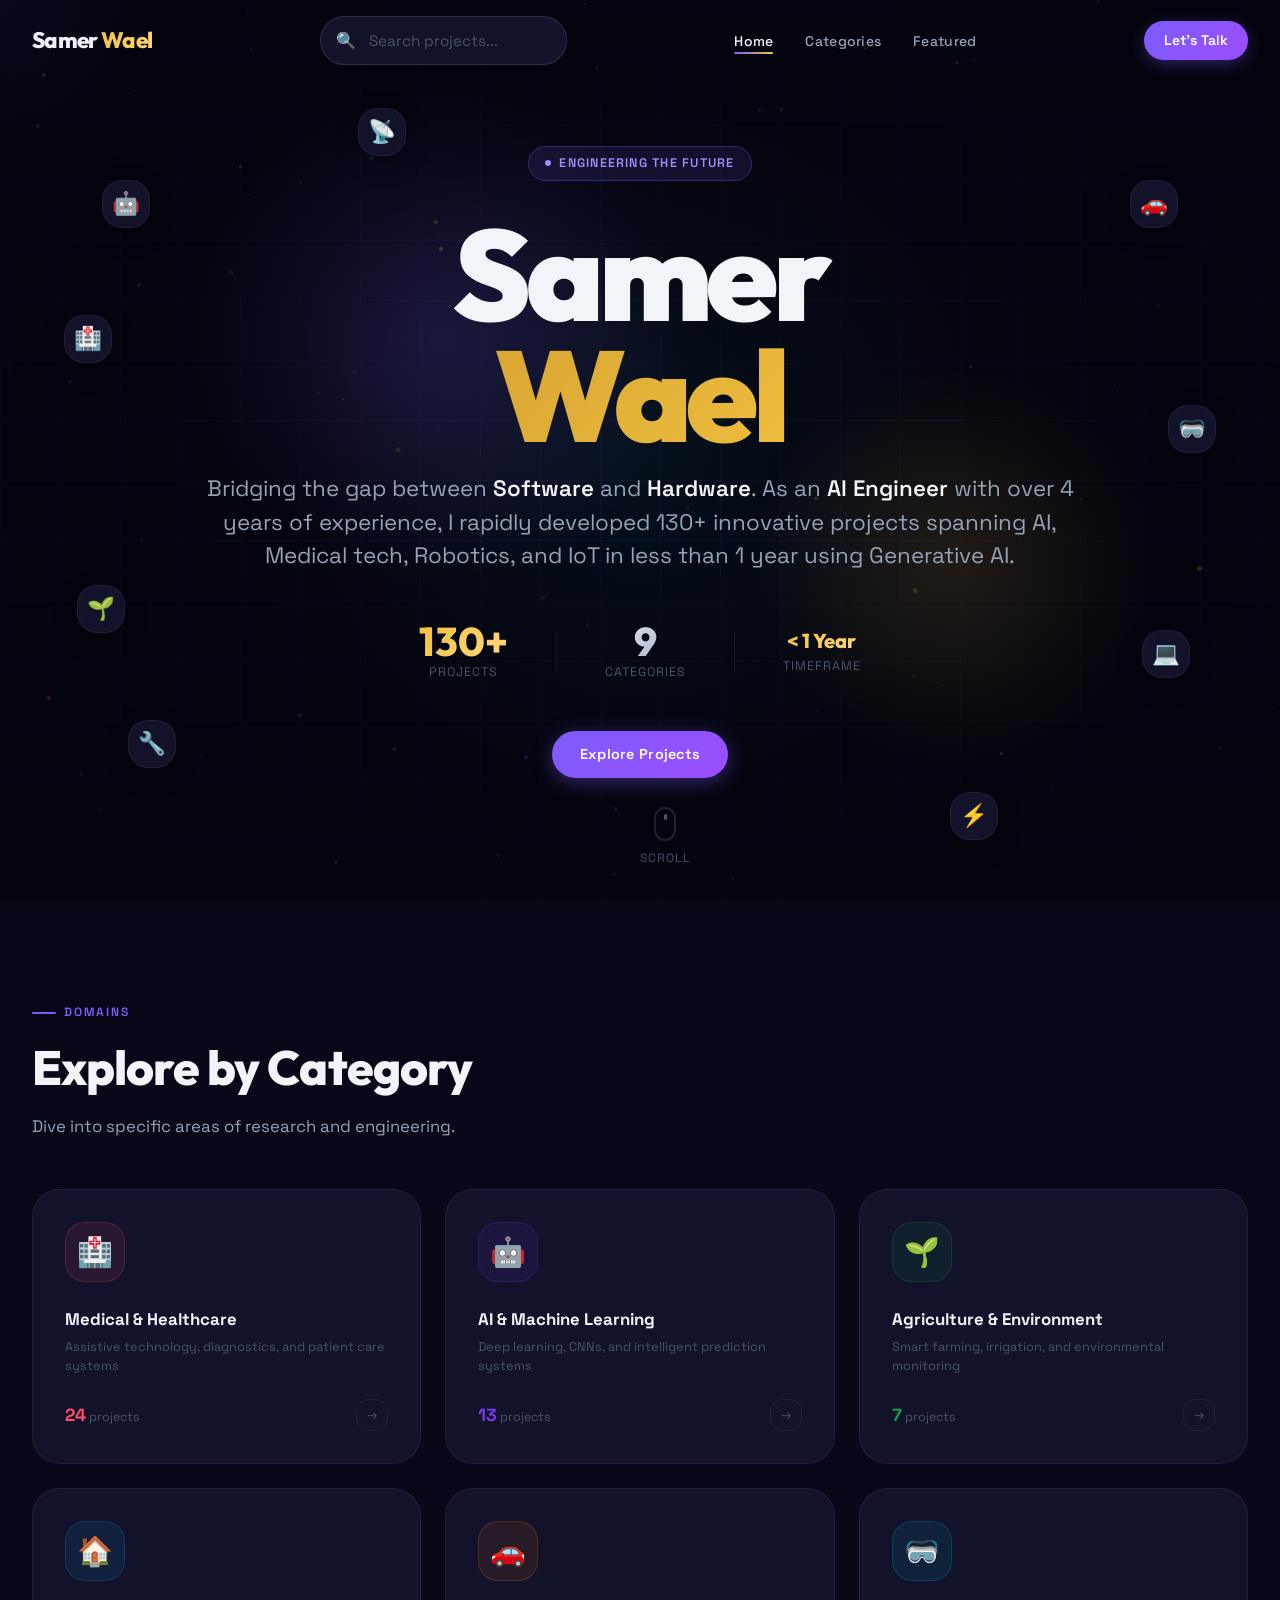
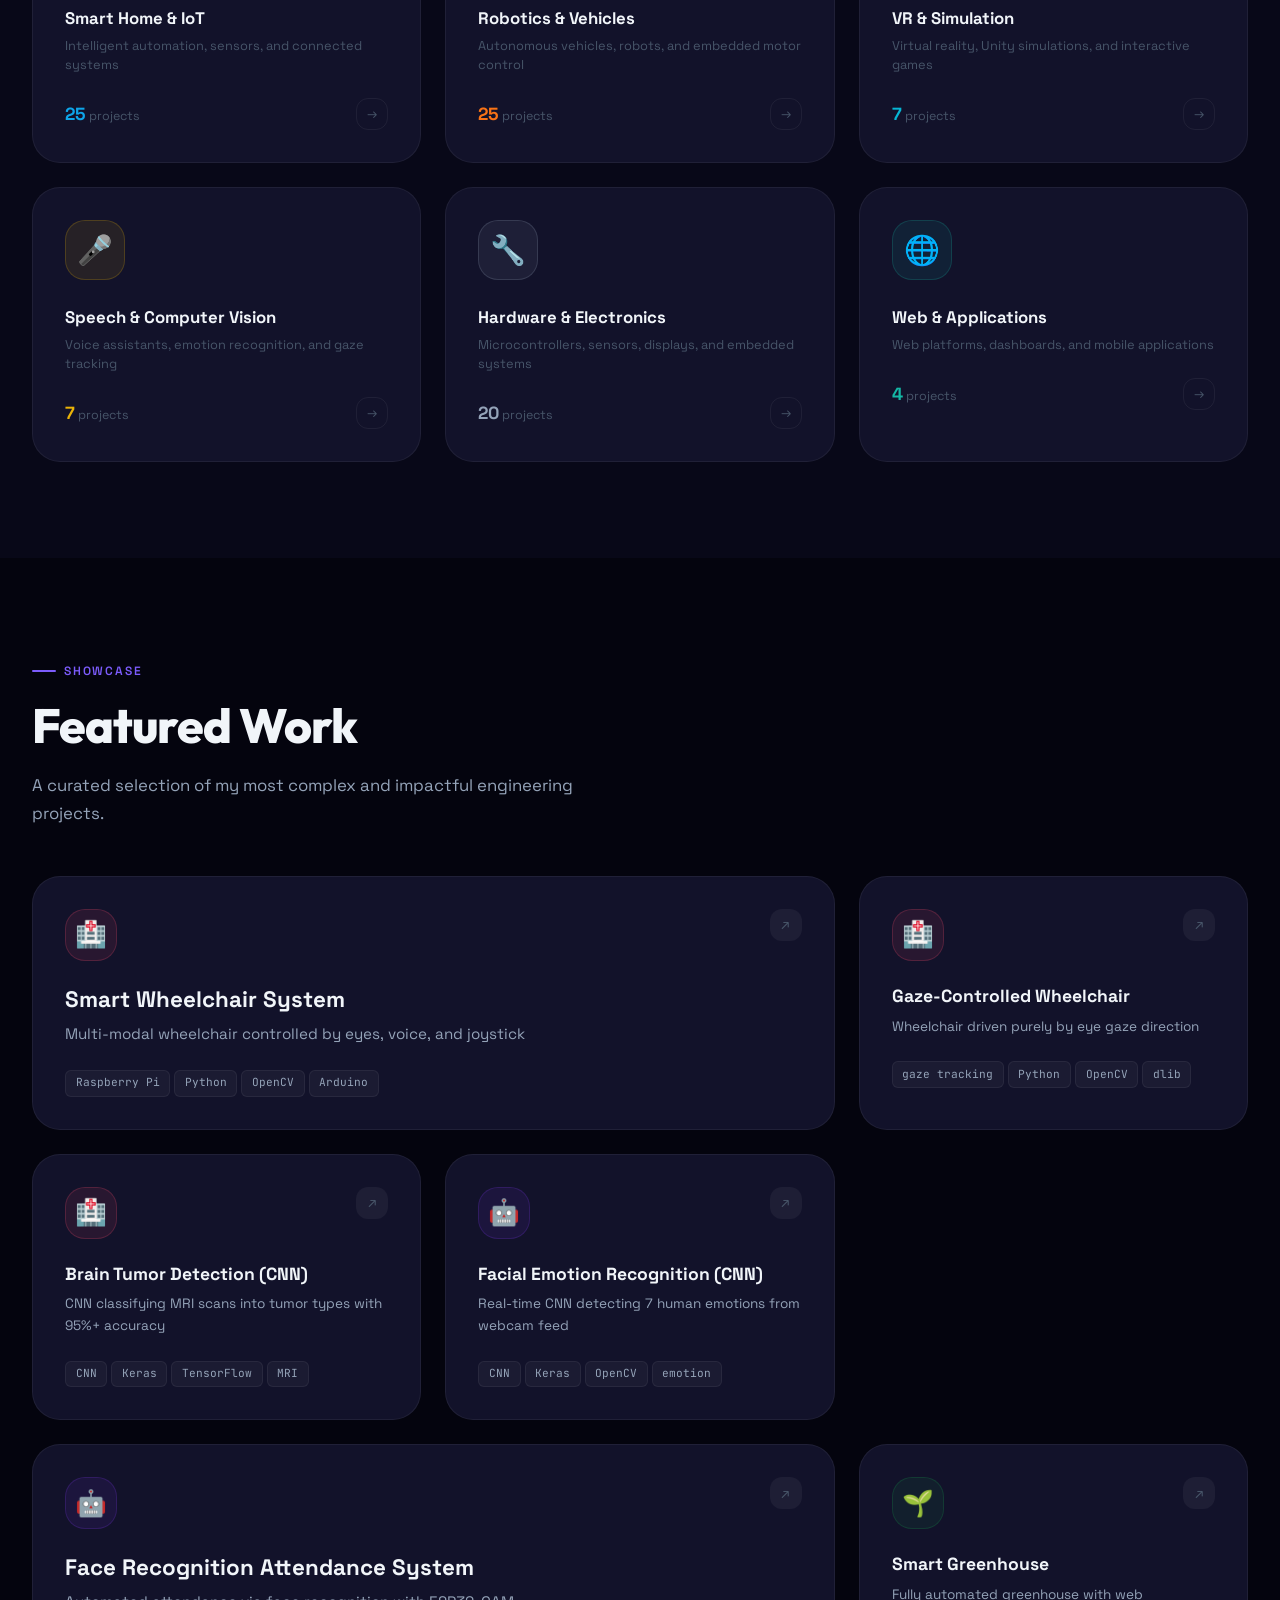
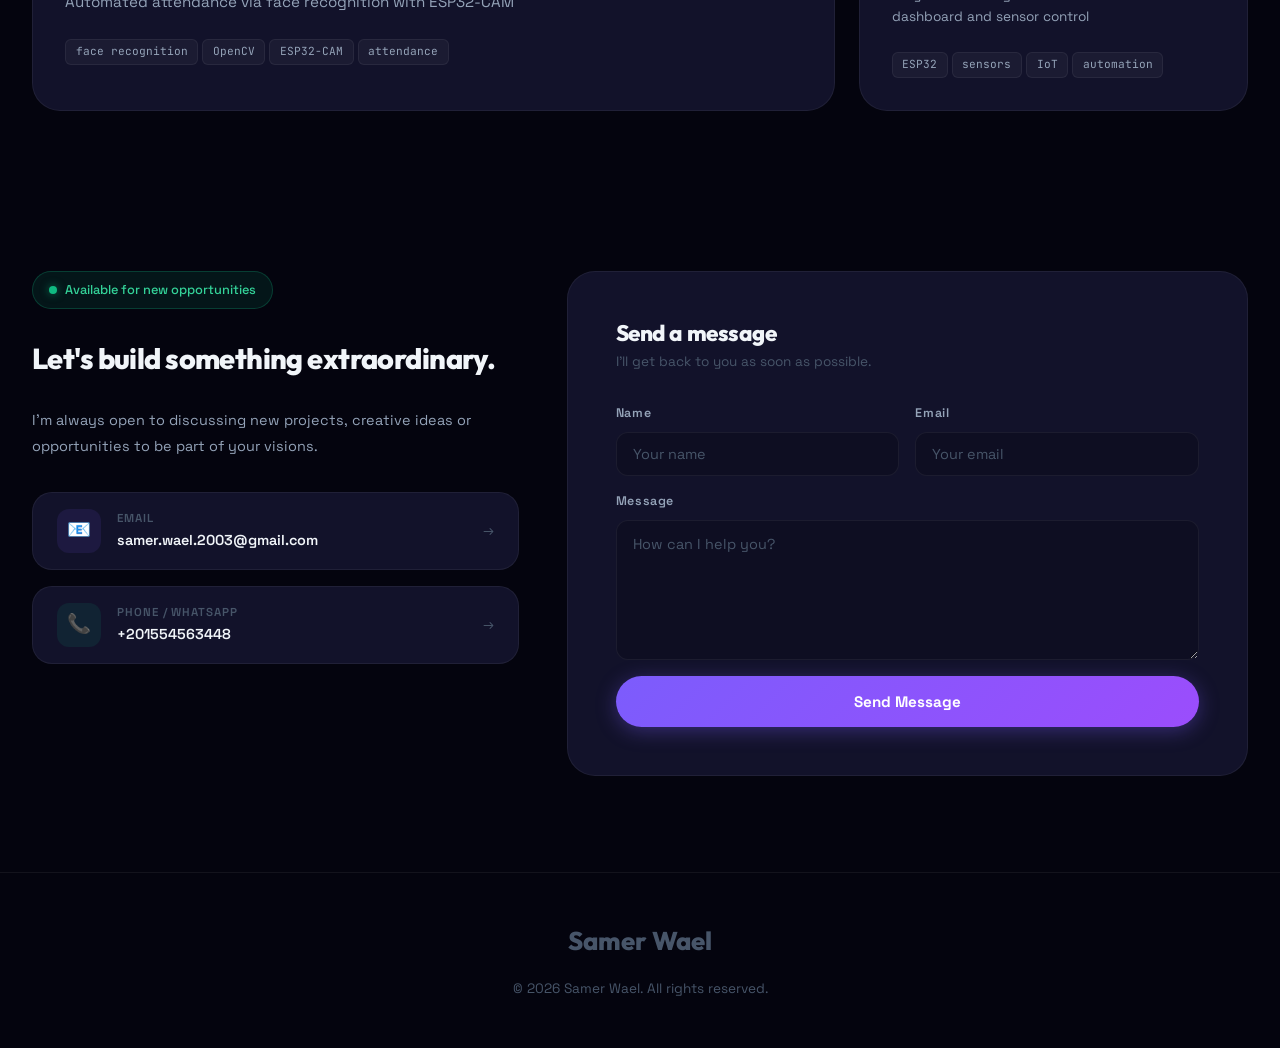
==== index.html @ 24adf798 "Added mobile responsiveness and minigame D-Pad" ====
<!DOCTYPE html>
<html lang="en">

<head>
  <meta charset="UTF-8">
  <meta name="viewport" content="width=device-width, initial-scale=1.0">
  <title>Samer Wael | Multidisciplinary Engineer</title>
  <meta name="description"
    content="Portfolio of Samer Wael, featuring 130+ projects spanning AI, Medical tech, Robotics, and IoT.">
  <link rel="stylesheet" href="css/style.css">
  <link rel="stylesheet" href="css/landing.css">
  <link rel="stylesheet" href="css/contact.css">
</head>

<body>
  <!-- Loading Screen -->
  <div id="loading-screen"
    style="position:fixed;inset:0;background:#04040e;z-index:9999;display:flex;align-items:center;justify-content:center;transition:opacity 0.6s ease;">
    <div
      style="color:var(--accent-violet);font-family:var(--font-display);font-size:1.5rem;font-weight:800;letter-spacing:2px;animation:pulse 1s infinite;">
      LOADING...</div>
  </div>

  <!-- Navigation -->
  <nav class="nav">
    <div class="nav-logo">
      <span class="first">Samer</span> <span class="last">Wael</span>
    </div>

    <div class="search-wrapper">
      <input type="text" id="global-search" class="search-input" placeholder="Search projects...">
      <span class="search-icon">🔍</span>
      <div id="search-results" class="search-results"></div>
    </div>

    <ul class="nav-links">
      <li><a href="#home" class="nav-link active" data-section="home">Home</a></li>
      <li><a href="#categories" class="nav-link" data-section="categories">Categories</a></li>
      <li><a href="#featured" class="nav-link" data-section="featured">Featured</a></li>
    </ul>

    <a href="#contact" class="nav-cta">Let's Talk</a>
  </nav>

  <!-- Hero Section -->
  <section id="home" class="hero">
    <div class="hero-bg">
      <div class="hero-grid"></div>
      <div class="hero-orb-1"></div>
      <div class="hero-orb-2"></div>
      <div class="hero-orb-3"></div>
      <canvas id="particle-canvas"></canvas>
    </div>
    <div class="tech-icons-ring"></div>

    <div class="hero-content">
      <div class="hero-eyebrow">
        <div class="hero-eyebrow-dot"></div> Engineering the Future
      </div>
      <h1 class="hero-name">
        <span class="first-name">Samer</span>
        <span class="last-name">Wael</span>
      </h1>
      <p class="hero-title">
        Bridging the gap between <strong>Software</strong> and <strong>Hardware</strong>. As an <strong>AI Engineer</strong> with over 4 years of experience, I rapidly developed 130+ innovative projects spanning AI, Medical tech, Robotics, and IoT in less than 1 year using Generative AI.
      </p>

      <div class="hero-stats">
        <div class="hero-stat">
          <div class="hero-stat-number gold" data-count="130" data-suffix="+">0</div>
          <div class="hero-stat-label">Projects</div>
        </div>
        <div class="hero-stat-divider"></div>
        <div class="hero-stat">
          <div class="hero-stat-number" data-count="9" data-suffix="">0</div>
          <div class="hero-stat-label">Categories</div>
        </div>
        <div class="hero-stat-divider"></div>
        <div class="hero-stat">
          <div class="hero-stat-number gold" style="font-size: 1.25rem; line-height: 1.4; letter-spacing: 0;">&lt; 1 Year</div>
          <div class="hero-stat-label">Timeframe</div>
        </div>
      </div>

      <div class="hero-actions">
        <a href="#categories" class="btn btn-primary">Explore Projects</a>
      </div>
    </div>

    <div class="scroll-indicator">
      <div class="scroll-mouse">
        <div class="scroll-wheel"></div>
      </div>
      Scroll
    </div>
  </section>

  <!-- Categories Section -->
  <section id="categories" class="categories-section">
    <div class="container">
      <div class="section-label">Domains</div>
      <h2 class="section-title">Explore by Category</h2>
      <p class="section-subtitle">Dive into specific areas of research and engineering.</p>

      <div id="categories-grid" class="categories-grid">
        <!-- Injected via JS -->
      </div>
    </div>
  </section>

  <!-- Featured Section -->
  <section id="featured" class="featured-section">
    <div class="container">
      <div class="section-label">Showcase</div>
      <h2 class="section-title">Featured Work</h2>
      <p class="section-subtitle">A curated selection of my most complex and impactful engineering projects.</p>

      <div id="featured-grid" class="featured-grid">
        <!-- Injected via JS -->
      </div>
    </div>
  </section>

  <!-- Contact Section -->
  <section id="contact" class="contact-section" style="margin-top: 4rem;">
    <div class="container">
      <div class="contact-grid">
        <div class="contact-info">
          <div class="contact-availability">
            <div class="availability-dot"></div> Available for new opportunities
          </div>
          <h2 class="contact-info-title">Let's build something extraordinary.</h2>
          <p class="contact-info-desc">I'm always open to discussing new projects, creative ideas or opportunities to be
            part of your visions.</p>

          <div class="contact-methods">
            <a href="mailto:samer.wael.2003@gmail.com" class="contact-method">
              <div class="contact-method-icon" style="background: rgba(124,92,252,0.1); color: var(--accent-violet);">📧
              </div>
              <div class="contact-method-info">
                <div class="contact-method-label">Email</div>
                <div class="contact-method-value">samer.wael.2003@gmail.com</div>
              </div>
              <div class="contact-method-arrow">→</div>
            </a>

            <a href="tel:+201554563448" class="contact-method">
              <div class="contact-method-icon" style="background: rgba(16,185,129,0.1); color: #10b981;">📞</div>
              <div class="contact-method-info">
                <div class="contact-method-label">Phone / WhatsApp</div>
                <div class="contact-method-value">+201554563448</div>
              </div>
              <div class="contact-method-arrow">→</div>
            </a>
          </div>
        </div>

        <div class="contact-form-card">
          <h3 class="form-title">Send a message</h3>
          <p class="form-subtitle">I'll get back to you as soon as possible.</p>
          <form onsubmit="event.preventDefault(); alert('Message sent! (Simulation)');">
            <div class="form-grid">
              <div class="form-group">
                <label class="form-label">Name</label>
                <input type="text" class="form-input" placeholder="Your name" required>
              </div>
              <div class="form-group">
                <label class="form-label">Email</label>
                <input type="email" class="form-input" placeholder="Your email" required>
              </div>
              <div class="form-group full-width">
                <label class="form-label">Message</label>
                <textarea class="form-textarea" placeholder="How can I help you?" required></textarea>
              </div>
            </div>
            <button type="submit" class="form-submit">Send Message</button>
          </form>
        </div>
      </div>
    </div>
  </section>

  <!-- Footer -->
  <footer class="footer">
    <div class="container">
      <div class="footer-logo">Samer Wael</div>
      <p style="color:var(--text-muted);font-size:0.85rem;margin-top:var(--space-md);">© 2026 Samer Wael. All rights
        reserved.</p>
    </div>
  </footer>

  <script src="js/projects.js"></script>
  <script src="js/landing.js"></script>
</body>

</html>
---- css/style.css ----
/* ============================================================
   SAMER WAEL — PORTFOLIO DESIGN SYSTEM
   Global Tokens, Resets, Typography, Utilities
   ============================================================ */

@import url('https://fonts.googleapis.com/css2?family=Space+Grotesk:wght@300;400;500;600;700&family=Outfit:wght@200;300;400;500;600;700;800;900&family=JetBrains+Mono:wght@300;400;500&display=swap');

/* ─── DESIGN TOKENS ─── */
:root {
  /* Brand Colors */
  --sw-gold:        #f0c040;
  --sw-gold-light:  #ffd97d;
  --sw-gold-dark:   #c9952a;

  /* Dark Theme Palette */
  --bg-void:        #04040e;
  --bg-deep:        #080818;
  --bg-surface:     #0e0e22;
  --bg-card:        #12122a;
  --bg-card-hover:  #181836;
  --bg-glass:       rgba(14, 14, 34, 0.65);

  /* Accent Colors */
  --accent-violet:  #7c5cfc;
  --accent-blue:    #3b82f6;
  --accent-cyan:    #22d3ee;
  --accent-rose:    #f43f5e;
  --accent-green:   #10b981;
  --accent-orange:  #f97316;
  --accent-amber:   #f59e0b;

  /* Category Colors */
  --cat-medical:    #f43f5e;
  --cat-ai:         #7c5cfc;
  --cat-agri:       #10b981;
  --cat-smart:      #3b82f6;
  --cat-robotics:   #f97316;
  --cat-vr:         #22d3ee;
  --cat-speech:     #f59e0b;
  --cat-hardware:   #94a3b8;
  --cat-web:        #14b8a6;

  /* Text */
  --text-primary:   #f1f5f9;
  --text-secondary: #94a3b8;
  --text-muted:     #475569;
  --text-gold:      #f0c040;

  /* Borders */
  --border-subtle:  rgba(255,255,255,0.06);
  --border-medium:  rgba(255,255,255,0.12);
  --border-bright:  rgba(255,255,255,0.25);

  /* Glows */
  --glow-gold:      0 0 30px rgba(240,192,64,0.35);
  --glow-violet:    0 0 30px rgba(124,92,252,0.35);
  --glow-rose:      0 0 30px rgba(244,63,94,0.35);

  /* Typography */
  --font-display:   'Outfit', sans-serif;
  --font-body:      'Space Grotesk', sans-serif;
  --font-mono:      'JetBrains Mono', monospace;

  /* Spacing */
  --space-xs:  0.25rem;
  --space-sm:  0.5rem;
  --space-md:  1rem;
  --space-lg:  1.5rem;
  --space-xl:  2rem;
  --space-2xl: 3rem;
  --space-3xl: 4rem;
  --space-4xl: 6rem;

  /* Radii */
  --radius-sm: 6px;
  --radius-md: 12px;
  --radius-lg: 20px;
  --radius-xl: 28px;
  --radius-full: 9999px;

  /* Transitions */
  --transition-fast:   150ms cubic-bezier(0.4, 0, 0.2, 1);
  --transition-base:   250ms cubic-bezier(0.4, 0, 0.2, 1);
  --transition-slow:   400ms cubic-bezier(0.4, 0, 0.2, 1);
  --transition-spring: 500ms cubic-bezier(0.34, 1.56, 0.64, 1);

  /* Z-layers */
  --z-base:    1;
  --z-card:    10;
  --z-nav:     100;
  --z-modal:   200;
  --z-toast:   300;
}

/* ─── RESET ─── */
*, *::before, *::after {
  box-sizing: border-box;
  margin: 0;
  padding: 0;
}

html {
  scroll-behavior: smooth;
  -webkit-font-smoothing: antialiased;
  -moz-osx-font-smoothing: grayscale;
  text-rendering: optimizeLegibility;
}

body {
  font-family: var(--font-body);
  background: var(--bg-void);
  color: var(--text-primary);
  min-height: 100vh;
  overflow-x: hidden;
  line-height: 1.6;
}

img, video { display: block; max-width: 100%; }
button { font-family: inherit; cursor: pointer; border: none; background: none; }
a { text-decoration: none; color: inherit; }
ul, ol { list-style: none; }
input, textarea, select { font-family: inherit; }

/* ─── SCROLLBAR ─── */
::-webkit-scrollbar { width: 6px; }
::-webkit-scrollbar-track { background: var(--bg-void); }
::-webkit-scrollbar-thumb {
  background: linear-gradient(var(--accent-violet), var(--sw-gold));
  border-radius: var(--radius-full);
}

/* ─── SELECTION ─── */
::selection {
  background: rgba(124, 92, 252, 0.4);
  color: var(--text-primary);
}

/* ─── TYPOGRAPHY ─── */
h1, h2, h3, h4, h5, h6 {
  font-family: var(--font-display);
  line-height: 1.2;
  letter-spacing: -0.02em;
}

.text-gold {
  background: linear-gradient(135deg, var(--sw-gold), var(--sw-gold-light), var(--sw-gold));
  -webkit-background-clip: text;
  -webkit-text-fill-color: transparent;
  background-clip: text;
  background-size: 200% 100%;
  animation: goldShimmer 3s ease-in-out infinite;
}

@keyframes goldShimmer {
  0%, 100% { background-position: 0% 50%; }
  50%       { background-position: 100% 50%; }
}

.text-gradient {
  background: linear-gradient(135deg, var(--accent-violet), var(--accent-cyan));
  -webkit-background-clip: text;
  -webkit-text-fill-color: transparent;
  background-clip: text;
}

/* ─── LAYOUT ─── */
.container {
  max-width: 1320px;
  margin: 0 auto;
  padding: 0 var(--space-xl);
}

.section {
  padding: var(--space-4xl) 0;
}

/* ─── NAVIGATION ─── */
.nav {
  position: fixed;
  top: 0;
  left: 0;
  right: 0;
  z-index: var(--z-nav);
  padding: var(--space-md) var(--space-xl);
  display: flex;
  align-items: center;
  justify-content: space-between;
  transition: var(--transition-base);
}

.nav.scrolled {
  background: rgba(4, 4, 14, 0.85);
  backdrop-filter: blur(24px) saturate(180%);
  -webkit-backdrop-filter: blur(24px) saturate(180%);
  border-bottom: 1px solid var(--border-subtle);
}

.nav-logo {
  font-family: var(--font-display);
  font-size: 1.4rem;
  font-weight: 800;
  letter-spacing: -0.03em;
}

.nav-logo .first { color: var(--text-primary); }
.nav-logo .last  {
  background: linear-gradient(135deg, var(--sw-gold), var(--sw-gold-light));
  -webkit-background-clip: text;
  -webkit-text-fill-color: transparent;
  background-clip: text;
}
.nav-logo .dot { color: var(--accent-violet); }

.nav-links {
  display: flex;
  align-items: center;
  gap: var(--space-xl);
}

.nav-link {
  font-size: 0.875rem;
  font-weight: 500;
  color: var(--text-secondary);
  position: relative;
  transition: var(--transition-base);
  letter-spacing: 0.02em;
}

.nav-link::after {
  content: '';
  position: absolute;
  bottom: -4px;
  left: 0;
  width: 0;
  height: 2px;
  background: linear-gradient(90deg, var(--accent-violet), var(--sw-gold));
  border-radius: var(--radius-full);
  transition: var(--transition-base);
}

.nav-link:hover { color: var(--text-primary); }
.nav-link:hover::after { width: 100%; }
.nav-link.active { color: var(--text-primary); }
.nav-link.active::after { width: 100%; }

.nav-cta {
  padding: 0.5rem 1.25rem;
  border-radius: var(--radius-full);
  background: linear-gradient(135deg, var(--accent-violet), #9b4dfc);
  color: #fff;
  font-size: 0.875rem;
  font-weight: 600;
  transition: var(--transition-spring);
  box-shadow: 0 4px 15px rgba(124,92,252,0.35);
}

.nav-cta:hover {
  transform: translateY(-2px) scale(1.04);
  box-shadow: 0 8px 25px rgba(124,92,252,0.5);
}

/* ─── BUTTONS ─── */
.btn {
  display: inline-flex;
  align-items: center;
  gap: var(--space-sm);
  padding: 0.75rem 1.75rem;
  border-radius: var(--radius-full);
  font-size: 0.9rem;
  font-weight: 600;
  cursor: pointer;
  transition: var(--transition-spring);
  border: none;
  font-family: var(--font-body);
  letter-spacing: 0.02em;
  white-space: nowrap;
}

.btn-primary {
  background: linear-gradient(135deg, var(--accent-violet), #9b4dfc);
  color: #fff;
  box-shadow: 0 4px 20px rgba(124,92,252,0.4);
}
.btn-primary:hover {
  transform: translateY(-3px) scale(1.03);
  box-shadow: 0 10px 30px rgba(124,92,252,0.55);
}

.btn-gold {
  background: linear-gradient(135deg, var(--sw-gold-dark), var(--sw-gold), var(--sw-gold-light));
  color: #1a0d00;
  box-shadow: 0 4px 20px rgba(240,192,64,0.35);
}
.btn-gold:hover {
  transform: translateY(-3px) scale(1.03);
  box-shadow: 0 10px 30px rgba(240,192,64,0.5);
}

.btn-outline {
  background: transparent;
  border: 1px solid var(--border-medium);
  color: var(--text-primary);
}
.btn-outline:hover {
  border-color: var(--accent-violet);
  background: rgba(124,92,252,0.1);
  transform: translateY(-2px);
}

.btn-ghost {
  background: rgba(255,255,255,0.05);
  color: var(--text-secondary);
}
.btn-ghost:hover {
  background: rgba(255,255,255,0.1);
  color: var(--text-primary);
}

/* ─── CARDS ─── */
.card {
  background: var(--bg-card);
  border: 1px solid var(--border-subtle);
  border-radius: var(--radius-lg);
  overflow: hidden;
  transition: var(--transition-base);
}

.card:hover {
  background: var(--bg-card-hover);
  border-color: var(--border-medium);
  transform: translateY(-4px);
  box-shadow: 0 20px 40px rgba(0,0,0,0.4);
}

/* ─── GLASS CARD ─── */
.glass {
  background: var(--bg-glass);
  backdrop-filter: blur(16px) saturate(180%);
  -webkit-backdrop-filter: blur(16px) saturate(180%);
  border: 1px solid var(--border-subtle);
  border-radius: var(--radius-lg);
}

/* ─── BADGES ─── */
.badge {
  display: inline-flex;
  align-items: center;
  padding: 0.2rem 0.65rem;
  border-radius: var(--radius-full);
  font-size: 0.7rem;
  font-weight: 600;
  letter-spacing: 0.05em;
  text-transform: uppercase;
}

.badge-violet { background: rgba(124,92,252,0.15); color: #a78bfa; border: 1px solid rgba(124,92,252,0.3); }
.badge-gold   { background: rgba(240,192,64,0.15);  color: var(--sw-gold); border: 1px solid rgba(240,192,64,0.3); }
.badge-rose   { background: rgba(244,63,94,0.15);   color: #fb7185; border: 1px solid rgba(244,63,94,0.3); }
.badge-green  { background: rgba(16,185,129,0.15);  color: #34d399; border: 1px solid rgba(16,185,129,0.3); }
.badge-cyan   { background: rgba(34,211,238,0.15);  color: #67e8f9; border: 1px solid rgba(34,211,238,0.3); }
.badge-orange { background: rgba(249,115,22,0.15);  color: #fb923c; border: 1px solid rgba(249,115,22,0.3); }
.badge-amber  { background: rgba(245,158,11,0.15);  color: #fcd34d; border: 1px solid rgba(245,158,11,0.3); }
.badge-slate  { background: rgba(100,116,139,0.15); color: #94a3b8; border: 1px solid rgba(100,116,139,0.3); }
.badge-teal   { background: rgba(20,184,166,0.15);  color: #2dd4bf; border: 1px solid rgba(20,184,166,0.3); }

/* ─── TAGS ─── */
.tag {
  display: inline-flex;
  align-items: center;
  padding: 0.2rem 0.6rem;
  background: rgba(255,255,255,0.04);
  border: 1px solid var(--border-subtle);
  border-radius: var(--radius-sm);
  font-size: 0.7rem;
  font-family: var(--font-mono);
  color: var(--text-secondary);
  transition: var(--transition-fast);
}

.tag:hover {
  background: rgba(124,92,252,0.12);
  border-color: rgba(124,92,252,0.3);
  color: #c4b5fd;
}

/* ─── SECTION HEADERS ─── */
.section-label {
  display: inline-flex;
  align-items: center;
  gap: var(--space-sm);
  font-size: 0.75rem;
  font-weight: 600;
  letter-spacing: 0.15em;
  text-transform: uppercase;
  color: var(--accent-violet);
  margin-bottom: var(--space-md);
}

.section-label::before {
  content: '';
  width: 24px;
  height: 2px;
  background: var(--accent-violet);
  border-radius: var(--radius-full);
}

.section-title {
  font-size: clamp(2rem, 4vw, 3rem);
  font-weight: 800;
  color: var(--text-primary);
  margin-bottom: var(--space-md);
}

.section-subtitle {
  font-size: 1.05rem;
  color: var(--text-secondary);
  max-width: 560px;
  line-height: 1.7;
}

/* ─── DIVIDER ─── */
.divider {
  height: 1px;
  background: linear-gradient(90deg, transparent, var(--border-medium), transparent);
  margin: var(--space-3xl) 0;
}

/* ─── GLOW ORBS (decorative) ─── */
.orb {
  position: absolute;
  border-radius: var(--radius-full);
  filter: blur(80px);
  opacity: 0.15;
  pointer-events: none;
  animation: orbFloat 8s ease-in-out infinite;
}

.orb-violet { background: var(--accent-violet); }
.orb-gold   { background: var(--sw-gold); }
.orb-rose   { background: var(--accent-rose); }
.orb-cyan   { background: var(--accent-cyan); }

@keyframes orbFloat {
  0%, 100% { transform: translateY(0) scale(1); }
  33%       { transform: translateY(-20px) scale(1.05); }
  66%       { transform: translateY(10px) scale(0.97); }
}

/* ─── SEARCH BAR ─── */
.search-wrapper {
  position: relative;
  display: flex;
  align-items: center;
}

.search-input {
  width: 100%;
  padding: 0.875rem 1rem 0.875rem 3rem;
  background: var(--bg-card);
  border: 1px solid var(--border-medium);
  border-radius: var(--radius-full);
  color: var(--text-primary);
  font-size: 0.95rem;
  font-family: var(--font-body);
  outline: none;
  transition: var(--transition-base);
}

.search-input::placeholder { color: var(--text-muted); }

.search-input:focus {
  border-color: var(--accent-violet);
  background: var(--bg-card-hover);
  box-shadow: 0 0 0 3px rgba(124,92,252,0.15), var(--glow-violet);
}

.search-icon {
  position: absolute;
  left: 1rem;
  color: var(--text-muted);
  pointer-events: none;
  transition: var(--transition-base);
  font-size: 1rem;
}

.search-input:focus ~ .search-icon,
.search-wrapper:focus-within .search-icon {
  color: var(--accent-violet);
}

/* ─── DROPDOWN RESULTS ─── */
.search-results {
  position: absolute;
  top: calc(100% + 8px);
  left: 0;
  right: 0;
  background: var(--bg-card);
  border: 1px solid var(--border-medium);
  border-radius: var(--radius-lg);
  overflow: hidden;
  z-index: 50;
  opacity: 0;
  transform: translateY(-8px);
  pointer-events: none;
  transition: var(--transition-base);
  box-shadow: 0 20px 50px rgba(0,0,0,0.5);
  max-height: 380px;
  overflow-y: auto;
}

.search-results.visible {
  opacity: 1;
  transform: translateY(0);
  pointer-events: all;
}

.search-result-item {
  display: flex;
  align-items: center;
  gap: var(--space-md);
  padding: 0.875rem 1.25rem;
  cursor: pointer;
  transition: var(--transition-fast);
  border-bottom: 1px solid var(--border-subtle);
}

.search-result-item:last-child { border-bottom: none; }

.search-result-item:hover {
  background: rgba(124,92,252,0.1);
}

.search-result-icon {
  font-size: 1.25rem;
  width: 36px;
  height: 36px;
  display: flex;
  align-items: center;
  justify-content: center;
  background: rgba(255,255,255,0.05);
  border-radius: var(--radius-md);
  flex-shrink: 0;
}

.search-result-info { flex: 1; min-width: 0; }

.search-result-name {
  font-size: 0.9rem;
  font-weight: 600;
  color: var(--text-primary);
  white-space: nowrap;
  overflow: hidden;
  text-overflow: ellipsis;
}

.search-result-desc {
  font-size: 0.75rem;
  color: var(--text-secondary);
  white-space: nowrap;
  overflow: hidden;
  text-overflow: ellipsis;
}

.search-result-cat {
  font-size: 0.7rem;
  color: var(--text-muted);
}

/* ─── PROJECT MODAL ─── */
.modal-overlay {
  position: fixed;
  inset: 0;
  background: rgba(4,4,14,0.85);
  backdrop-filter: blur(12px);
  -webkit-backdrop-filter: blur(12px);
  z-index: var(--z-modal);
  opacity: 0;
  pointer-events: none;
  transition: var(--transition-slow);
  display: flex;
  align-items: center;
  justify-content: center;
  padding: var(--space-xl);
}

.modal-overlay.open {
  opacity: 1;
  pointer-events: all;
}

.modal {
  background: var(--bg-surface);
  border: 1px solid var(--border-medium);
  border-radius: var(--radius-xl);
  max-width: 780px;
  width: 100%;
  max-height: 90vh;
  overflow-y: auto;
  transform: scale(0.92) translateY(20px);
  transition: var(--transition-spring);
  box-shadow: 0 40px 80px rgba(0,0,0,0.6);
}

.modal-overlay.open .modal {
  transform: scale(1) translateY(0);
}

.modal-header {
  padding: var(--space-xl) var(--space-xl) var(--space-lg);
  border-bottom: 1px solid var(--border-subtle);
  position: sticky;
  top: 0;
  background: var(--bg-surface);
  z-index: 1;
  display: flex;
  align-items: flex-start;
  justify-content: space-between;
  gap: var(--space-md);
}

.modal-title {
  font-size: 1.6rem;
  font-weight: 800;
  color: var(--text-primary);
}

.modal-close {
  width: 36px;
  height: 36px;
  border-radius: var(--radius-md);
  background: rgba(255,255,255,0.06);
  display: flex;
  align-items: center;
  justify-content: center;
  cursor: pointer;
  font-size: 1.2rem;
  color: var(--text-secondary);
  flex-shrink: 0;
  transition: var(--transition-fast);
}

.modal-close:hover {
  background: rgba(244,63,94,0.15);
  color: #fb7185;
}

.modal-body { padding: var(--space-xl); }

.modal-section { margin-bottom: var(--space-xl); }

.modal-section-title {
  font-size: 0.8rem;
  font-weight: 600;
  letter-spacing: 0.12em;
  text-transform: uppercase;
  color: var(--text-muted);
  margin-bottom: var(--space-md);
  display: flex;
  align-items: center;
  gap: var(--space-sm);
}

.modal-section-title::before {
  content: '';
  width: 16px;
  height: 2px;
  background: var(--accent-violet);
  border-radius: var(--radius-full);
}

.how-it-works-list {
  display: flex;
  flex-direction: column;
  gap: var(--space-sm);
}

.how-it-works-item {
  display: flex;
  gap: var(--space-md);
  align-items: flex-start;
}

.how-step-num {
  width: 24px;
  height: 24px;
  background: linear-gradient(135deg, var(--accent-violet), #9b4dfc);
  border-radius: var(--radius-full);
  display: flex;
  align-items: center;
  justify-content: center;
  font-size: 0.7rem;
  font-weight: 700;
  color: #fff;
  flex-shrink: 0;
  margin-top: 2px;
}

.how-step-text {
  font-size: 0.9rem;
  color: var(--text-secondary);
  line-height: 1.6;
}

.code-snippet {
  background: #0d0d1f;
  border: 1px solid var(--border-subtle);
  border-radius: var(--radius-md);
  padding: var(--space-lg);
  font-family: var(--font-mono);
  font-size: 0.78rem;
  color: #a9b1d6;
  line-height: 1.7;
  overflow-x: auto;
  position: relative;
}

.code-snippet::before {
  content: 'CODE';
  position: absolute;
  top: var(--space-sm);
  right: var(--space-md);
  font-size: 0.65rem;
  letter-spacing: 0.1em;
  color: var(--text-muted);
}

/* Syntax highlighting for code snippets */
.code-snippet .kw  { color: #bb9af7; } /* keywords */
.code-snippet .fn  { color: #7aa2f7; } /* functions */
.code-snippet .st  { color: #9ece6a; } /* strings */
.code-snippet .cm  { color: #565f89; } /* comments */
.code-snippet .nm  { color: #e0af68; } /* numbers */

.tech-stack-grid {
  display: flex;
  flex-wrap: wrap;
  gap: var(--space-sm);
}

/* ─── TOAST NOTIFICATIONS ─── */
.toast-container {
  position: fixed;
  bottom: var(--space-xl);
  right: var(--space-xl);
  z-index: var(--z-toast);
  display: flex;
  flex-direction: column;
  gap: var(--space-sm);
}

.toast {
  background: var(--bg-card);
  border: 1px solid var(--border-medium);
  border-radius: var(--radius-md);
  padding: 0.875rem 1.25rem;
  font-size: 0.875rem;
  color: var(--text-primary);
  box-shadow: 0 10px 30px rgba(0,0,0,0.4);
  display: flex;
  align-items: center;
  gap: var(--space-sm);
  animation: toastIn 300ms var(--transition-spring);
  max-width: 320px;
}

@keyframes toastIn {
  from { opacity: 0; transform: translateX(20px) scale(0.95); }
  to   { opacity: 1; transform: translateX(0) scale(1); }
}

/* ─── PAGE TRANSITIONS ─── */
.page-enter {
  animation: pageEnter 500ms cubic-bezier(0.4, 0, 0.2, 1) forwards;
}

@keyframes pageEnter {
  from { opacity: 0; transform: translateY(20px); }
  to   { opacity: 1; transform: translateY(0); }
}

/* ─── FOOTER ─── */
.footer {
  border-top: 1px solid var(--border-subtle);
  padding: var(--space-2xl) 0;
  text-align: center;
  color: var(--text-muted);
  font-size: 0.85rem;
}

.footer-logo {
  font-family: var(--font-display);
  font-size: 1.6rem;
  font-weight: 800;
  margin-bottom: var(--space-sm);
}

.footer-links {
  display: flex;
  justify-content: center;
  gap: var(--space-xl);
  margin-bottom: var(--space-lg);
}

.footer-link {
  color: var(--text-muted);
  font-size: 0.85rem;
  transition: var(--transition-fast);
}

.footer-link:hover { color: var(--text-primary); }

/* ─── LOADING SCREEN ─── */
#loading-screen {
  position: fixed;
  inset: 0;
  background: var(--bg-void);
  z-index: 9999;
  display: flex;
  flex-direction: column;
  align-items: center;
  justify-content: center;
  gap: var(--space-xl);
  transition: opacity 0.6s ease;
}

#loading-screen.fade-out {
  opacity: 0;
  pointer-events: none;
}

.loader-logo {
  font-family: var(--font-display);
  font-size: 2.5rem;
  font-weight: 900;
  letter-spacing: -0.04em;
}

.loader-bar {
  width: 200px;
  height: 3px;
  background: var(--border-subtle);
  border-radius: var(--radius-full);
  overflow: hidden;
}

.loader-fill {
  height: 100%;
  background: linear-gradient(90deg, var(--accent-violet), var(--sw-gold));
  border-radius: var(--radius-full);
  animation: loadFill 1.5s ease-in-out forwards;
}

@keyframes loadFill {
  from { width: 0%; }
  to   { width: 100%; }
}

/* ─── ANIMATED BACKGROUNDS ─── */
.noise-overlay {
  position: fixed;
  inset: 0;
  pointer-events: none;
  z-index: 0;
  opacity: 0.025;
  background-image: url("data:image/svg+xml,%3Csvg viewBox='0 0 512 512' xmlns='http://www.w3.org/2000/svg'%3E%3Cfilter id='noise'%3E%3CfeTurbulence type='fractalNoise' baseFrequency='0.85' numOctaves='3' stitchTiles='stitch'/%3E%3C/filter%3E%3Crect width='100%25' height='100%25' filter='url(%23noise)' opacity='1'/%3E%3C/svg%3E");
  background-size: 256px 256px;
}

/* ─── RESPONSIVE ─── */
@media (max-width: 768px) {
  .container { padding: 0 var(--space-md); }
  .nav-links { display: none; }
  .section { padding: var(--space-3xl) 0; }
  .modal { margin: var(--space-md); max-height: 95vh; }
}
---- css/landing.css ----
/* ============================================================
   LANDING PAGE STYLES — index.html
   ============================================================ */

/* ─── HERO ─── */
.hero {
  position: relative;
  min-height: 100vh;
  display: flex;
  flex-direction: column;
  align-items: center;
  justify-content: center;
  text-align: center;
  overflow: hidden;
  padding: 120px var(--space-xl) var(--space-4xl);
}

.hero-bg {
  position: absolute;
  inset: 0;
  pointer-events: none;
}

/* Particle canvas */
#particle-canvas {
  position: absolute;
  inset: 0;
  opacity: 0.5;
}

/* Grid pattern */
.hero-grid {
  position: absolute;
  inset: 0;
  background-image:
    linear-gradient(rgba(124,92,252,0.08) 1px, transparent 1px),
    linear-gradient(90deg, rgba(124,92,252,0.08) 1px, transparent 1px);
  background-size: 60px 60px;
  mask-image: radial-gradient(ellipse 80% 60% at 50% 50%, black, transparent);
}

/* Gradient orbs in hero */
.hero-orb-1 {
  position: absolute;
  top: 10%;
  left: 15%;
  width: 500px;
  height: 500px;
  background: radial-gradient(circle, rgba(124,92,252,0.18), transparent 70%);
  animation: orbFloat 10s ease-in-out infinite;
}

.hero-orb-2 {
  position: absolute;
  bottom: 15%;
  right: 10%;
  width: 400px;
  height: 400px;
  background: radial-gradient(circle, rgba(240,192,64,0.12), transparent 70%);
  animation: orbFloat 12s ease-in-out infinite reverse;
}

.hero-orb-3 {
  position: absolute;
  top: 50%;
  left: 50%;
  transform: translate(-50%, -50%);
  width: 700px;
  height: 700px;
  background: radial-gradient(circle, rgba(34,211,238,0.06), transparent 70%);
  animation: orbFloat 15s ease-in-out infinite;
}

/* Hero content */
.hero-content {
  position: relative;
  z-index: 2;
  max-width: 900px;
}

.hero-eyebrow {
  display: inline-flex;
  align-items: center;
  gap: var(--space-sm);
  padding: 0.4rem 1rem;
  background: rgba(124,92,252,0.12);
  border: 1px solid rgba(124,92,252,0.3);
  border-radius: var(--radius-full);
  font-size: 0.78rem;
  font-weight: 600;
  letter-spacing: 0.1em;
  text-transform: uppercase;
  color: #a78bfa;
  margin-bottom: var(--space-xl);
  animation: fadeInUp 0.6s ease forwards;
}

.hero-eyebrow-dot {
  width: 6px;
  height: 6px;
  background: #a78bfa;
  border-radius: var(--radius-full);
  animation: pulse 2s ease infinite;
}

@keyframes pulse {
  0%, 100% { opacity: 1; transform: scale(1); }
  50%       { opacity: 0.5; transform: scale(0.8); }
}

.hero-name {
  font-size: clamp(4rem, 10vw, 8rem);
  font-weight: 900;
  line-height: 0.95;
  letter-spacing: -0.04em;
  margin-bottom: var(--space-md);
  animation: fadeInUp 0.6s ease 0.1s both;
}

.hero-name .first-name {
  color: var(--text-primary);
  display: block;
}

.hero-name .last-name {
  display: block;
  background: linear-gradient(135deg, var(--sw-gold-dark) 0%, var(--sw-gold) 40%, var(--sw-gold-light) 70%, var(--sw-gold) 100%);
  -webkit-background-clip: text;
  -webkit-text-fill-color: transparent;
  background-clip: text;
  background-size: 200% auto;
  animation: goldShimmer 4s linear infinite, fadeInUp 0.6s ease 0.1s both;
}

.hero-title {
  font-size: clamp(1rem, 2.5vw, 1.4rem);
  font-weight: 400;
  color: var(--text-secondary);
  margin-bottom: var(--space-2xl);
  line-height: 1.5;
  animation: fadeInUp 0.6s ease 0.2s both;
}

.hero-title strong {
  color: var(--text-primary);
  font-weight: 600;
}

.hero-stats {
  display: flex;
  align-items: center;
  justify-content: center;
  gap: var(--space-2xl);
  margin-bottom: var(--space-2xl);
  animation: fadeInUp 0.6s ease 0.3s both;
}

.hero-stat {
  text-align: center;
}

.hero-stat-number {
  font-size: 2.5rem;
  font-weight: 800;
  font-family: var(--font-display);
  line-height: 1;
  background: linear-gradient(135deg, var(--text-primary), var(--text-secondary));
  -webkit-background-clip: text;
  -webkit-text-fill-color: transparent;
  background-clip: text;
}

.hero-stat-number.gold {
  background: linear-gradient(135deg, var(--sw-gold), var(--sw-gold-light));
  -webkit-background-clip: text;
  background-clip: text;
}

.hero-stat-label {
  font-size: 0.78rem;
  color: var(--text-muted);
  text-transform: uppercase;
  letter-spacing: 0.08em;
  margin-top: 2px;
}

.hero-stat-divider {
  width: 1px;
  height: 40px;
  background: var(--border-subtle);
}

.hero-actions {
  display: flex;
  align-items: center;
  justify-content: center;
  gap: var(--space-md);
  flex-wrap: wrap;
  animation: fadeInUp 0.6s ease 0.4s both;
}

.scroll-indicator {
  position: absolute;
  bottom: var(--space-xl);
  left: 50%;
  transform: translateX(-50%);
  display: flex;
  flex-direction: column;
  align-items: center;
  gap: var(--space-sm);
  color: var(--text-muted);
  font-size: 0.75rem;
  letter-spacing: 0.08em;
  text-transform: uppercase;
  animation: fadeInUp 0.8s ease 0.6s both;
}

.scroll-mouse {
  width: 22px;
  height: 34px;
  border: 2px solid var(--border-medium);
  border-radius: 12px;
  position: relative;
  display: flex;
  justify-content: center;
}

.scroll-wheel {
  width: 3px;
  height: 6px;
  background: var(--text-muted);
  border-radius: var(--radius-full);
  margin-top: 5px;
  animation: scrollWheel 2s ease infinite;
}

@keyframes scrollWheel {
  0%   { transform: translateY(0); opacity: 1; }
  100% { transform: translateY(10px); opacity: 0; }
}

/* ─── FLOATING TECH ICONS ─── */
.tech-icons-ring {
  position: absolute;
  inset: 0;
  pointer-events: none;
  z-index: 1;
}

.floating-icon {
  position: absolute;
  width: 48px;
  height: 48px;
  background: var(--bg-card);
  border: 1px solid var(--border-subtle);
  border-radius: var(--radius-lg);
  display: flex;
  align-items: center;
  justify-content: center;
  font-size: 1.4rem;
  box-shadow: 0 8px 24px rgba(0,0,0,0.3);
  animation: float var(--duration, 6s) ease-in-out infinite;
  animation-delay: var(--delay, 0s);
}

@keyframes float {
  0%, 100% { transform: translateY(0) rotate(var(--rot, 0deg)); }
  50%       { transform: translateY(-16px) rotate(var(--rot, 0deg)); }
}

/* ─── SEARCH SECTION ─── */
.search-section {
  background: var(--bg-deep);
  border-top: 1px solid var(--border-subtle);
  border-bottom: 1px solid var(--border-subtle);
  padding: var(--space-2xl) 0;
  position: relative;
  z-index: 10;
}

.search-section .container {
  max-width: 700px;
}

.search-heading {
  text-align: center;
  margin-bottom: var(--space-lg);
}

.search-heading h2 {
  font-size: 1.4rem;
  font-weight: 700;
  color: var(--text-primary);
}

.search-heading p {
  color: var(--text-muted);
  font-size: 0.875rem;
  margin-top: var(--space-xs);
}

/* ─── FEATURED PROJECTS ─── */
.featured-section {
  padding: var(--space-4xl) 0;
  position: relative;
}

.featured-grid {
  display: grid;
  grid-template-columns: repeat(3, 1fr);
  gap: var(--space-lg);
  margin-top: var(--space-2xl);
}

.featured-card {
  background: var(--bg-card);
  border: 1px solid var(--border-subtle);
  border-radius: var(--radius-xl);
  padding: var(--space-xl);
  cursor: pointer;
  transition: var(--transition-base);
  position: relative;
  overflow: hidden;
  group: featured;
}

.featured-card::before {
  content: '';
  position: absolute;
  top: 0;
  left: 0;
  right: 0;
  height: 3px;
  background: var(--card-accent, linear-gradient(90deg, var(--accent-violet), var(--sw-gold)));
  opacity: 0;
  transition: var(--transition-base);
}

.featured-card:hover {
  background: var(--bg-card-hover);
  border-color: var(--border-medium);
  transform: translateY(-6px);
  box-shadow: 0 24px 48px rgba(0,0,0,0.45);
}

.featured-card:hover::before { opacity: 1; }

.featured-card-glow {
  position: absolute;
  inset: 0;
  opacity: 0;
  transition: var(--transition-slow);
  border-radius: inherit;
}

.featured-card:hover .featured-card-glow { opacity: 1; }

.featured-card-top {
  display: flex;
  align-items: flex-start;
  justify-content: space-between;
  margin-bottom: var(--space-lg);
}

.featured-card-icon {
  width: 52px;
  height: 52px;
  border-radius: var(--radius-lg);
  display: flex;
  align-items: center;
  justify-content: center;
  font-size: 1.6rem;
  flex-shrink: 0;
}

.featured-arrow {
  width: 32px;
  height: 32px;
  border-radius: var(--radius-md);
  background: rgba(255,255,255,0.05);
  display: flex;
  align-items: center;
  justify-content: center;
  color: var(--text-muted);
  font-size: 0.9rem;
  transition: var(--transition-base);
}

.featured-card:hover .featured-arrow {
  background: rgba(124,92,252,0.2);
  color: #a78bfa;
  transform: translate(2px, -2px);
}

.featured-card-name {
  font-size: 1.1rem;
  font-weight: 700;
  color: var(--text-primary);
  margin-bottom: var(--space-sm);
  line-height: 1.3;
}

.featured-card-desc {
  font-size: 0.85rem;
  color: var(--text-secondary);
  line-height: 1.6;
  margin-bottom: var(--space-lg);
}

.featured-card-tags {
  display: flex;
  flex-wrap: wrap;
  gap: var(--space-xs);
}

/* Span 2 columns for big featured projects */
.featured-card.span-2 {
  grid-column: span 2;
}

.featured-card.span-2 .featured-card-name {
  font-size: 1.4rem;
}

.featured-card.span-2 .featured-card-desc {
  font-size: 0.95rem;
  max-width: 500px;
}

/* ─── CATEGORIES SECTION ─── */
.categories-section {
  padding: var(--space-4xl) 0;
  background: var(--bg-deep);
  position: relative;
}

.categories-grid {
  display: grid;
  grid-template-columns: repeat(3, 1fr);
  gap: var(--space-lg);
  margin-top: var(--space-2xl);
}

.category-card {
  position: relative;
  background: var(--bg-card);
  border: 1px solid var(--border-subtle);
  border-radius: var(--radius-xl);
  padding: var(--space-xl);
  cursor: pointer;
  overflow: hidden;
  transition: var(--transition-base);
  text-decoration: none;
  display: block;
}

.category-card::before {
  content: '';
  position: absolute;
  top: 0;
  left: 0;
  width: 100%;
  height: 100%;
  background: var(--cat-gradient);
  opacity: 0;
  transition: var(--transition-slow);
}

.category-card:hover {
  border-color: var(--cat-color, var(--border-medium));
  transform: translateY(-6px) scale(1.01);
  box-shadow: 0 20px 50px rgba(0,0,0,0.5), 0 0 0 1px var(--cat-color, transparent);
}

.category-card:hover::before { opacity: 0.06; }

.category-card-body { position: relative; z-index: 1; }

.category-icon-wrap {
  width: 60px;
  height: 60px;
  border-radius: var(--radius-lg);
  display: flex;
  align-items: center;
  justify-content: center;
  font-size: 1.8rem;
  margin-bottom: var(--space-lg);
  transition: var(--transition-spring);
  border: 1px solid rgba(255,255,255,0.08);
}

.category-card:hover .category-icon-wrap {
  transform: scale(1.12) rotate(-5deg);
}

.category-name {
  font-size: 1.05rem;
  font-weight: 700;
  color: var(--text-primary);
  margin-bottom: var(--space-xs);
}

.category-desc {
  font-size: 0.8rem;
  color: var(--text-muted);
  line-height: 1.5;
  margin-bottom: var(--space-lg);
}

.category-footer {
  display: flex;
  align-items: center;
  justify-content: space-between;
}

.category-count {
  font-size: 0.78rem;
  color: var(--text-muted);
}

.category-count strong {
  font-size: 1.1rem;
  font-weight: 700;
  color: var(--cat-color, var(--text-primary));
}

.category-arrow {
  width: 32px;
  height: 32px;
  border-radius: var(--radius-md);
  border: 1px solid var(--border-subtle);
  display: flex;
  align-items: center;
  justify-content: center;
  font-size: 0.8rem;
  color: var(--text-muted);
  transition: var(--transition-base);
}

.category-card:hover .category-arrow {
  background: var(--cat-color, var(--accent-violet));
  border-color: transparent;
  color: #fff;
  transform: translate(2px, -2px);
}

/* Particles between stats */
.hero-divider-line {
  width: 1px;
  height: 40px;
  background: linear-gradient(to bottom, transparent, var(--border-medium), transparent);
}

/* ─── SKILLS / ABOUT SECTION ─── */
.about-section {
  padding: var(--space-4xl) 0;
  position: relative;
}

.about-grid {
  display: grid;
  grid-template-columns: 1fr 1fr;
  gap: var(--space-3xl);
  align-items: center;
}

.about-text h2 {
  font-size: clamp(1.8rem, 3vw, 2.5rem);
  font-weight: 800;
  margin-bottom: var(--space-lg);
}

.about-text p {
  color: var(--text-secondary);
  line-height: 1.8;
  margin-bottom: var(--space-lg);
  font-size: 0.95rem;
}

.skills-cloud {
  display: flex;
  flex-wrap: wrap;
  gap: var(--space-sm);
}

.skill-pill {
  padding: 0.4rem 0.9rem;
  background: rgba(255,255,255,0.04);
  border: 1px solid var(--border-subtle);
  border-radius: var(--radius-full);
  font-size: 0.78rem;
  font-family: var(--font-mono);
  color: var(--text-secondary);
  transition: var(--transition-base);
  cursor: default;
}

.skill-pill:hover {
  background: rgba(124,92,252,0.12);
  border-color: rgba(124,92,252,0.35);
  color: #c4b5fd;
  transform: translateY(-2px);
}

/* ─── ANIMATIONS ─── */
@keyframes fadeInUp {
  from { opacity: 0; transform: translateY(24px); }
  to   { opacity: 1; transform: translateY(0); }
}

.animate-in {
  opacity: 0;
  transform: translateY(24px);
  transition: opacity 0.6s ease, transform 0.6s ease;
}

.animate-in.visible {
  opacity: 1;
  transform: translateY(0);
}

/* ─── RESPONSIVE ─── */
@media (max-width: 1024px) {
  .featured-grid    { grid-template-columns: repeat(2, 1fr); }
  .featured-card.span-2 { grid-column: span 1; }
  .categories-grid  { grid-template-columns: repeat(2, 1fr); }
  .about-grid       { grid-template-columns: 1fr; }
}

@media (max-width: 640px) {
  .featured-grid   { grid-template-columns: 1fr; }
  .categories-grid { grid-template-columns: 1fr; }
  
  /* Hero Text & Spacing */
  .hero-name       { font-size: clamp(2.5rem, 12vw, 4rem); line-height: 1.1; margin-bottom: var(--space-sm); }
  .hero-title      { font-size: 0.95rem; line-height: 1.5; margin-bottom: var(--space-xl); }
  .hero-stats      { gap: var(--space-md); flex-wrap: wrap; justify-content: center; }
  .hero-stat-divider { display: none; }
  .hero-actions    { flex-direction: column; width: 100%; gap: var(--space-md); }
  .hero-actions .btn { width: 100%; justify-content: center; padding: 0.8rem; font-size: 1rem; }
  
  /* Make floating items transparent on mobile */
  .tech-icons-ring .floating-icon { opacity: 0.1 !important; transform: scale(0.6); }

  /* Nav & Search Bar Fixes */
  .nav { padding: var(--space-md); flex-wrap: wrap; justify-content: center; gap: var(--space-md); }
  .nav-logo { margin-bottom: 5px; }
  .nav-links, .nav-cta { display: none; }
  .search-wrapper { width: 100%; order: 3; margin: 0; }
  .search-input { width: 100%; border-radius: var(--radius-lg); padding-left: 2.5rem; }
}
---- css/contact.css ----
/* ============================================================
   CONTACT PAGE STYLES — contact.html
   ============================================================ */

/* ─── CONTACT HERO ─── */
.contact-hero {
  padding: 140px 0 var(--space-4xl);
  position: relative;
  text-align: center;
}

.contact-hero .orb-1 {
  position: absolute;
  top: 0;
  left: 20%;
  width: 400px;
  height: 400px;
  background: radial-gradient(circle, rgba(124,92,252,0.15), transparent 70%);
  pointer-events: none;
  animation: orbFloat 10s ease-in-out infinite;
}

.contact-hero .orb-2 {
  position: absolute;
  bottom: 0;
  right: 15%;
  width: 300px;
  height: 300px;
  background: radial-gradient(circle, rgba(240,192,64,0.12), transparent 70%);
  pointer-events: none;
  animation: orbFloat 14s ease-in-out infinite reverse;
}

.contact-hero-label {
  display: inline-flex;
  align-items: center;
  gap: var(--space-sm);
  padding: 0.35rem 1rem;
  background: rgba(240,192,64,0.1);
  border: 1px solid rgba(240,192,64,0.25);
  border-radius: var(--radius-full);
  font-size: 0.75rem;
  font-weight: 600;
  letter-spacing: 0.12em;
  text-transform: uppercase;
  color: var(--sw-gold);
  margin-bottom: var(--space-lg);
}

.contact-hero-title {
  font-size: clamp(2.5rem, 6vw, 4.5rem);
  font-weight: 900;
  line-height: 1;
  letter-spacing: -0.04em;
  color: var(--text-primary);
  margin-bottom: var(--space-lg);
}

.contact-hero-subtitle {
  font-size: 1.1rem;
  color: var(--text-secondary);
  max-width: 520px;
  margin: 0 auto var(--space-2xl);
  line-height: 1.7;
}

/* ─── CONTACT GRID ─── */
.contact-section {
  padding: 0 0 var(--space-4xl);
  position: relative;
}

.contact-grid {
  display: grid;
  grid-template-columns: 1fr 1.4fr;
  gap: var(--space-2xl);
  align-items: start;
}

/* ─── CONTACT INFO PANEL ─── */
.contact-info {
  display: flex;
  flex-direction: column;
  gap: var(--space-xl);
}

.contact-availability {
  display: flex;
  align-items: center;
  gap: var(--space-sm);
  padding: 0.5rem 1rem;
  background: rgba(16,185,129,0.1);
  border: 1px solid rgba(16,185,129,0.25);
  border-radius: var(--radius-full);
  font-size: 0.8rem;
  color: #34d399;
  font-weight: 500;
  width: fit-content;
}

.availability-dot {
  width: 8px;
  height: 8px;
  background: #10b981;
  border-radius: 50%;
  animation: pulse 2s ease infinite;
  box-shadow: 0 0 8px rgba(16,185,129,0.6);
}

.contact-info-title {
  font-size: 1.8rem;
  font-weight: 800;
  color: var(--text-primary);
  line-height: 1.2;
}

.contact-info-desc {
  font-size: 0.9rem;
  color: var(--text-secondary);
  line-height: 1.8;
}

/* Contact method cards */
.contact-methods {
  display: flex;
  flex-direction: column;
  gap: var(--space-md);
}

.contact-method {
  display: flex;
  align-items: center;
  gap: var(--space-md);
  padding: var(--space-md) var(--space-lg);
  background: var(--bg-card);
  border: 1px solid var(--border-subtle);
  border-radius: var(--radius-lg);
  transition: var(--transition-base);
  cursor: pointer;
  text-decoration: none;
}

.contact-method:hover {
  background: var(--bg-card-hover);
  border-color: var(--border-medium);
  transform: translateX(6px);
}

.contact-method-icon {
  width: 44px;
  height: 44px;
  border-radius: var(--radius-md);
  display: flex;
  align-items: center;
  justify-content: center;
  font-size: 1.2rem;
  flex-shrink: 0;
}

.contact-method-info { flex: 1; }

.contact-method-label {
  font-size: 0.72rem;
  font-weight: 600;
  letter-spacing: 0.08em;
  text-transform: uppercase;
  color: var(--text-muted);
  margin-bottom: 2px;
}

.contact-method-value {
  font-size: 0.9rem;
  font-weight: 600;
  color: var(--text-primary);
}

.contact-method-arrow {
  font-size: 0.85rem;
  color: var(--text-muted);
  transition: var(--transition-base);
}

.contact-method:hover .contact-method-arrow {
  color: var(--text-primary);
  transform: translateX(4px);
}

/* Social links */
.social-links {
  display: flex;
  gap: var(--space-md);
}

.social-link {
  width: 44px;
  height: 44px;
  background: var(--bg-card);
  border: 1px solid var(--border-subtle);
  border-radius: var(--radius-md);
  display: flex;
  align-items: center;
  justify-content: center;
  font-size: 1.1rem;
  color: var(--text-muted);
  cursor: pointer;
  transition: var(--transition-base);
  text-decoration: none;
}

.social-link:hover {
  background: var(--bg-card-hover);
  border-color: var(--border-medium);
  color: var(--text-primary);
  transform: translateY(-4px);
}

/* ─── CONTACT FORM ─── */
.contact-form-card {
  background: var(--bg-card);
  border: 1px solid var(--border-subtle);
  border-radius: var(--radius-xl);
  padding: var(--space-2xl);
}

.form-title {
  font-size: 1.4rem;
  font-weight: 800;
  color: var(--text-primary);
  margin-bottom: var(--space-xs);
}

.form-subtitle {
  font-size: 0.85rem;
  color: var(--text-muted);
  margin-bottom: var(--space-xl);
}

.form-grid {
  display: grid;
  grid-template-columns: 1fr 1fr;
  gap: var(--space-md);
  margin-bottom: var(--space-md);
}

.form-group {
  display: flex;
  flex-direction: column;
  gap: var(--space-sm);
}

.form-group.full-width {
  grid-column: 1 / -1;
}

.form-label {
  font-size: 0.78rem;
  font-weight: 600;
  letter-spacing: 0.05em;
  color: var(--text-secondary);
}

.form-input, .form-select, .form-textarea {
  background: var(--bg-surface);
  border: 1px solid var(--border-subtle);
  border-radius: var(--radius-md);
  padding: 0.75rem 1rem;
  color: var(--text-primary);
  font-size: 0.9rem;
  font-family: var(--font-body);
  outline: none;
  transition: var(--transition-base);
  width: 100%;
}

.form-input::placeholder,
.form-textarea::placeholder {
  color: var(--text-muted);
}

.form-input:focus,
.form-select:focus,
.form-textarea:focus {
  border-color: var(--accent-violet);
  background: var(--bg-card-hover);
  box-shadow: 0 0 0 3px rgba(124,92,252,0.12);
}

.form-select {
  cursor: pointer;
  appearance: none;
  background-image: url("data:image/svg+xml,%3Csvg xmlns='http://www.w3.org/2000/svg' width='12' height='12' viewBox='0 0 12 12'%3E%3Cpath fill='%2394a3b8' d='M6 8L1 3h10z'/%3E%3C/svg%3E");
  background-repeat: no-repeat;
  background-position: right 1rem center;
  padding-right: 2.5rem;
}

.form-select option { background: var(--bg-card); }

.form-textarea {
  resize: vertical;
  min-height: 140px;
  line-height: 1.6;
}

.form-submit {
  width: 100%;
  padding: 1rem;
  background: linear-gradient(135deg, var(--accent-violet), #9b4dfc);
  border: none;
  border-radius: var(--radius-full);
  color: #fff;
  font-size: 0.95rem;
  font-weight: 700;
  font-family: var(--font-body);
  cursor: pointer;
  transition: var(--transition-spring);
  box-shadow: 0 4px 20px rgba(124,92,252,0.35);
  display: flex;
  align-items: center;
  justify-content: center;
  gap: var(--space-sm);
  margin-top: var(--space-md);
}

.form-submit:hover {
  transform: translateY(-2px);
  box-shadow: 0 10px 30px rgba(124,92,252,0.5);
}

.form-submit:active { transform: scale(0.98); }

.form-success {
  display: none;
  flex-direction: column;
  align-items: center;
  justify-content: center;
  gap: var(--space-lg);
  text-align: center;
  padding: var(--space-2xl);
}

.form-success.visible { display: flex; }

.success-icon {
  width: 72px;
  height: 72px;
  background: rgba(16,185,129,0.12);
  border: 1px solid rgba(16,185,129,0.25);
  border-radius: 50%;
  display: flex;
  align-items: center;
  justify-content: center;
  font-size: 2rem;
  animation: successPop 0.5s var(--transition-spring);
}

@keyframes successPop {
  from { transform: scale(0); }
  to   { transform: scale(1); }
}

/* ─── SKILLS SHOWCASE ─── */
.skills-section {
  padding: var(--space-4xl) 0;
  background: var(--bg-deep);
  border-top: 1px solid var(--border-subtle);
}

.skills-categories {
  display: grid;
  grid-template-columns: repeat(4, 1fr);
  gap: var(--space-lg);
  margin-top: var(--space-2xl);
}

.skill-category-card {
  background: var(--bg-card);
  border: 1px solid var(--border-subtle);
  border-radius: var(--radius-lg);
  padding: var(--space-lg);
  transition: var(--transition-base);
}

.skill-category-card:hover {
  background: var(--bg-card-hover);
  border-color: var(--border-medium);
  transform: translateY(-4px);
}

.skill-cat-icon {
  font-size: 1.6rem;
  margin-bottom: var(--space-sm);
}

.skill-cat-title {
  font-size: 0.85rem;
  font-weight: 700;
  color: var(--text-primary);
  margin-bottom: var(--space-md);
}

.skill-cat-items {
  display: flex;
  flex-direction: column;
  gap: var(--space-sm);
}

.skill-item {
  display: flex;
  align-items: center;
  justify-content: space-between;
  gap: var(--space-sm);
}

.skill-name {
  font-size: 0.78rem;
  color: var(--text-secondary);
  font-family: var(--font-mono);
}

.skill-bar-track {
  flex: 1;
  height: 4px;
  background: rgba(255,255,255,0.06);
  border-radius: var(--radius-full);
  overflow: hidden;
}

.skill-bar-fill {
  height: 100%;
  background: linear-gradient(90deg, var(--accent-violet), var(--sw-gold));
  border-radius: var(--radius-full);
  transform-origin: left;
  transform: scaleX(0);
  transition: transform 1s ease;
}

.skill-bar-fill.animated { transform: scaleX(1); }

/* ─── RESPONSIVE ─── */
@media (max-width: 900px) {
  .contact-grid { grid-template-columns: 1fr; }
  .skills-categories { grid-template-columns: repeat(2, 1fr); }
}

@media (max-width: 600px) {
  .form-grid { grid-template-columns: 1fr; }
  .skills-categories { grid-template-columns: 1fr; }
  .contact-form-card { padding: var(--space-lg); }
}
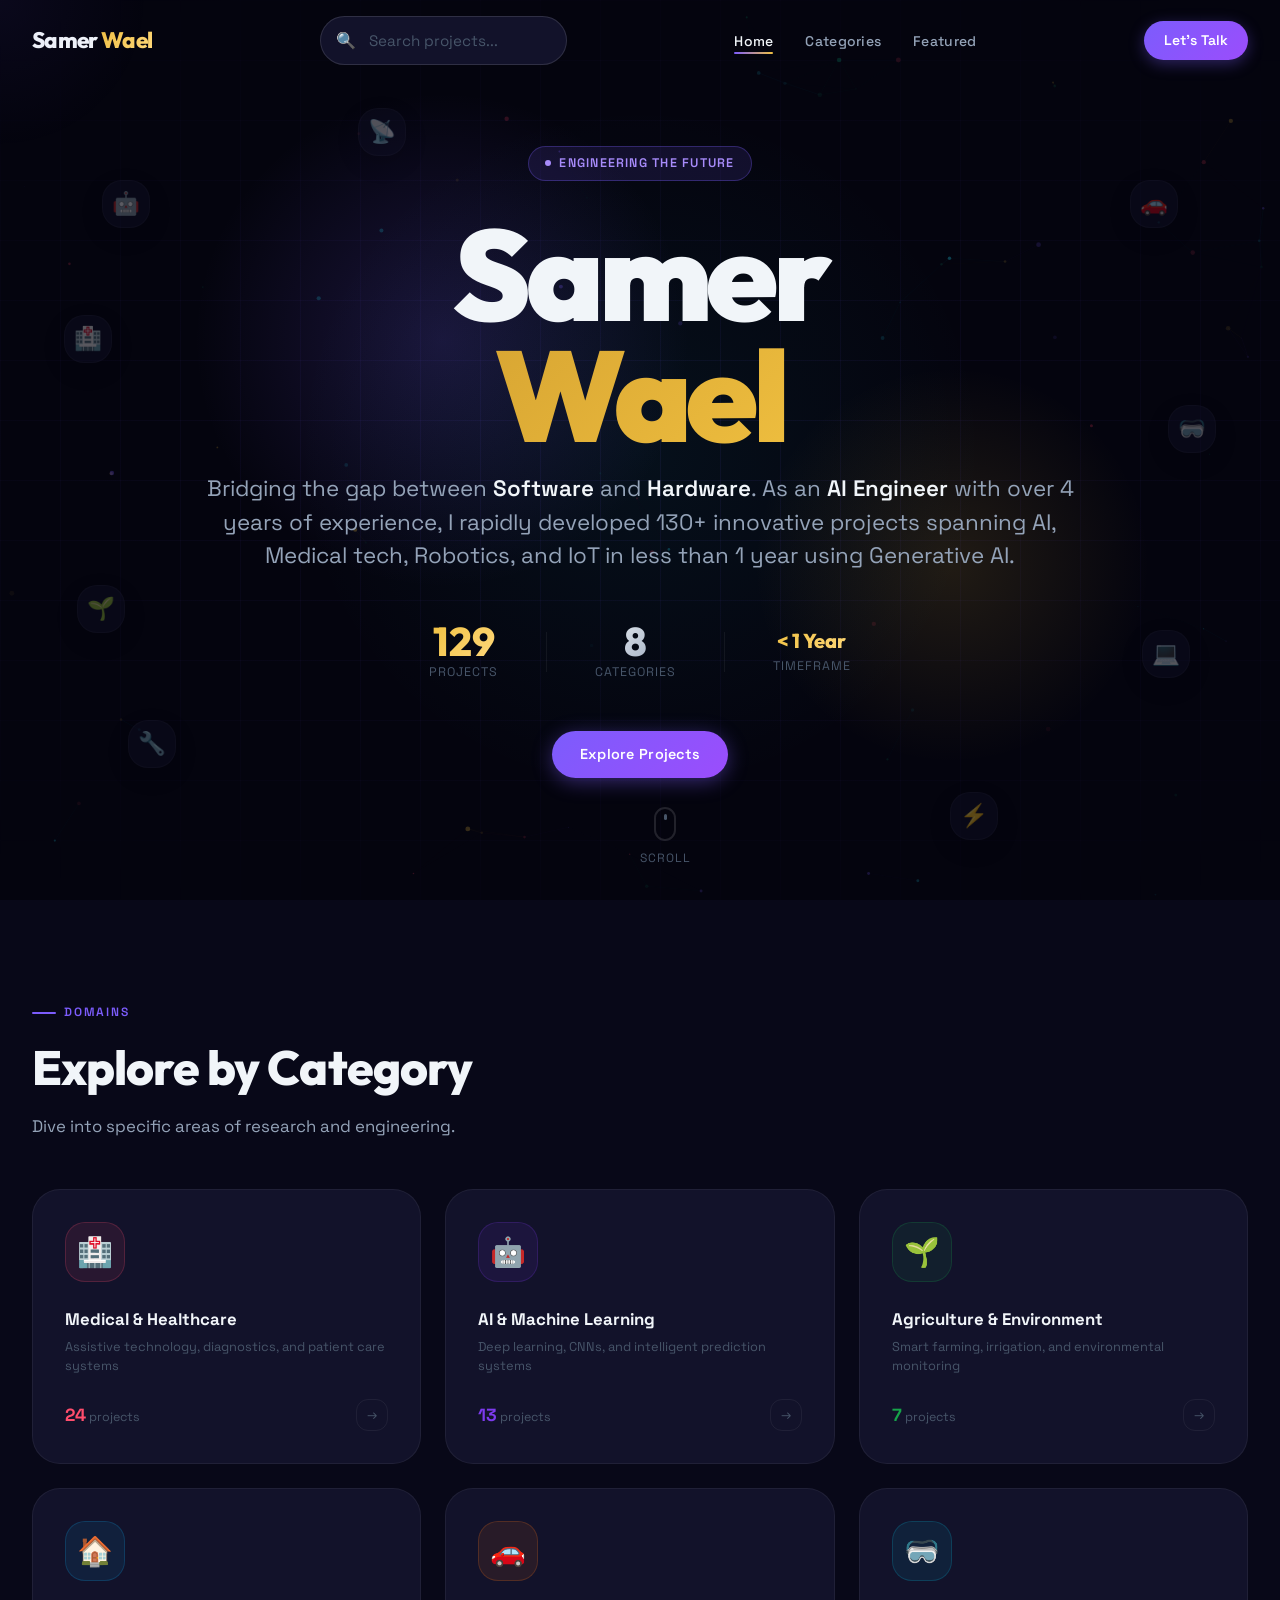
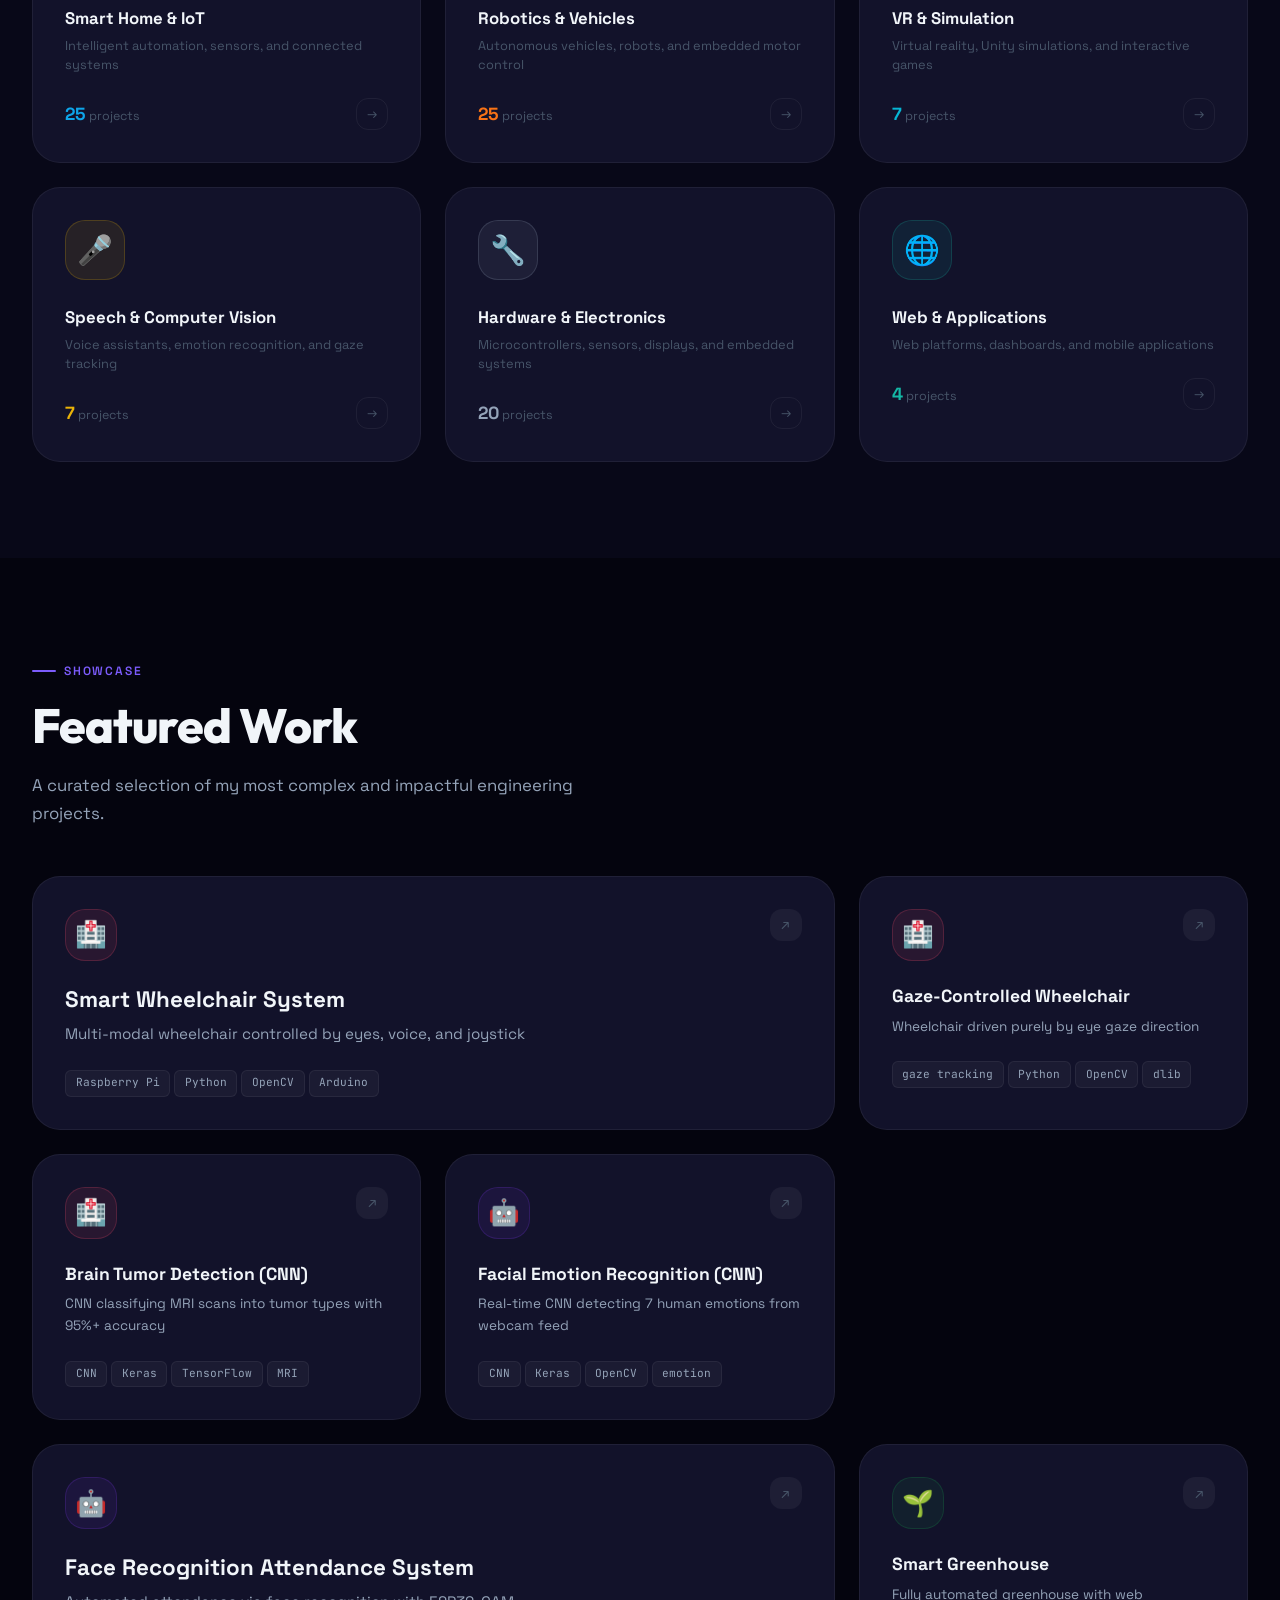
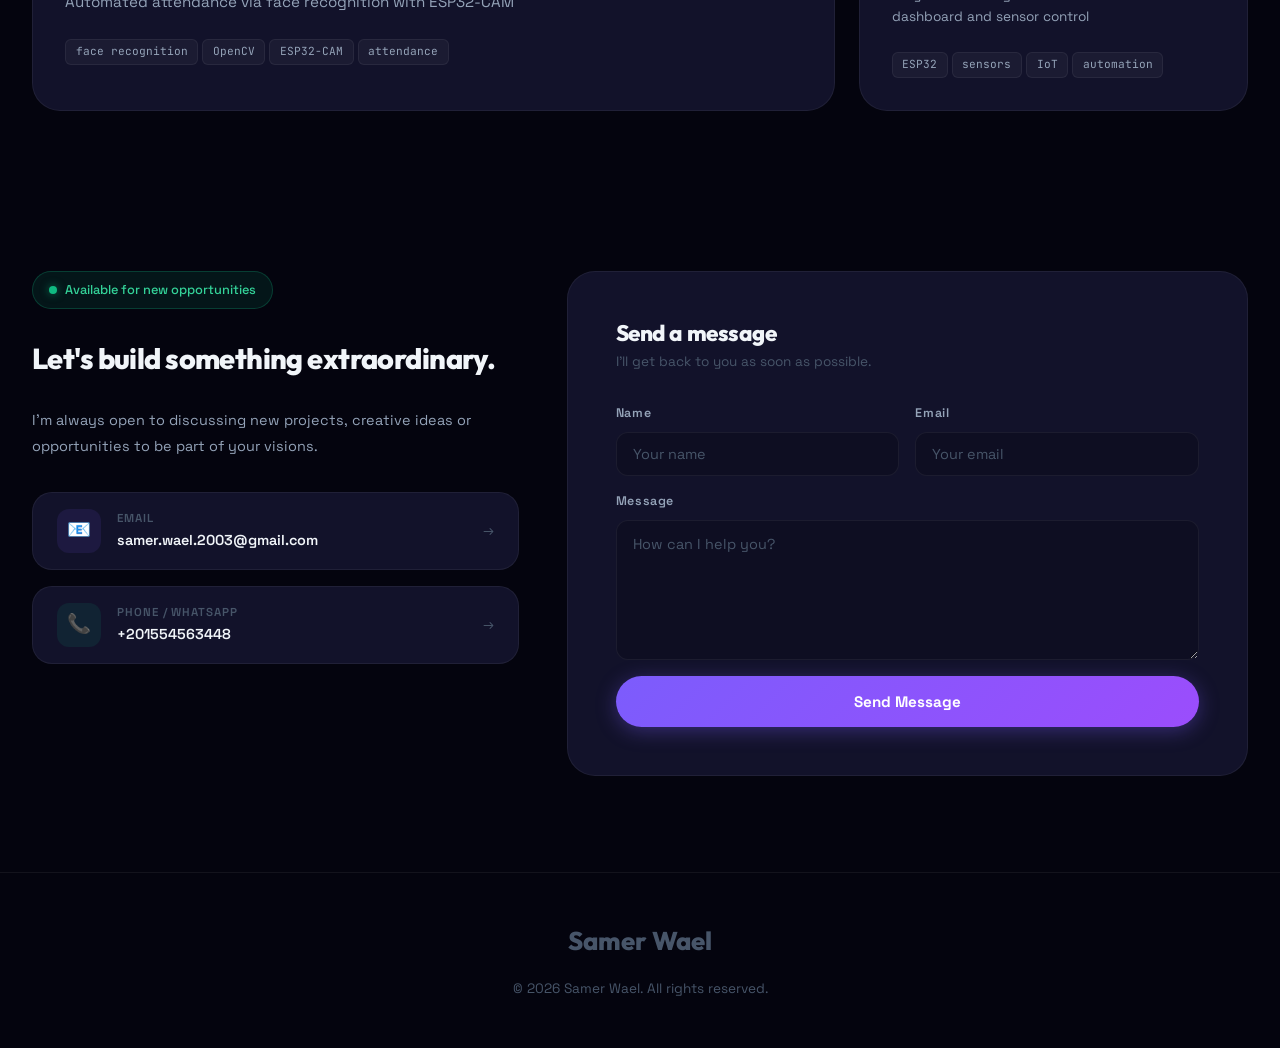
==== commit 0fcb90be: "v3: Force cache bust - joystick + transparent icons update" ====
--- a/index.html
+++ b/index.html
@@ -7,9 +7,9 @@
   <title>Samer Wael | Multidisciplinary Engineer</title>
   <meta name="description"
     content="Portfolio of Samer Wael, featuring 130+ projects spanning AI, Medical tech, Robotics, and IoT.">
-  <link rel="stylesheet" href="css/style.css">
-  <link rel="stylesheet" href="css/landing.css">
-  <link rel="stylesheet" href="css/contact.css">
+  <link rel="stylesheet" href="css/style.css?v=3">
+  <link rel="stylesheet" href="css/landing.css?v=3">
+  <link rel="stylesheet" href="css/contact.css?v=3">
 </head>
 
 <body>
@@ -189,8 +189,8 @@
     </div>
   </footer>
 
-  <script src="js/projects.js"></script>
-  <script src="js/landing.js"></script>
+  <script src="js/projects.js?v=3"></script>
+  <script src="js/landing.js?v=3"></script>
 </body>
 
 </html>
--- a/css/landing.css
+++ b/css/landing.css
@@ -261,6 +261,7 @@
   box-shadow: 0 8px 24px rgba(0,0,0,0.3);
   animation: float var(--duration, 6s) ease-in-out infinite;
   animation-delay: var(--delay, 0s);
+  opacity: 0.35;
 }
 
 @keyframes float {
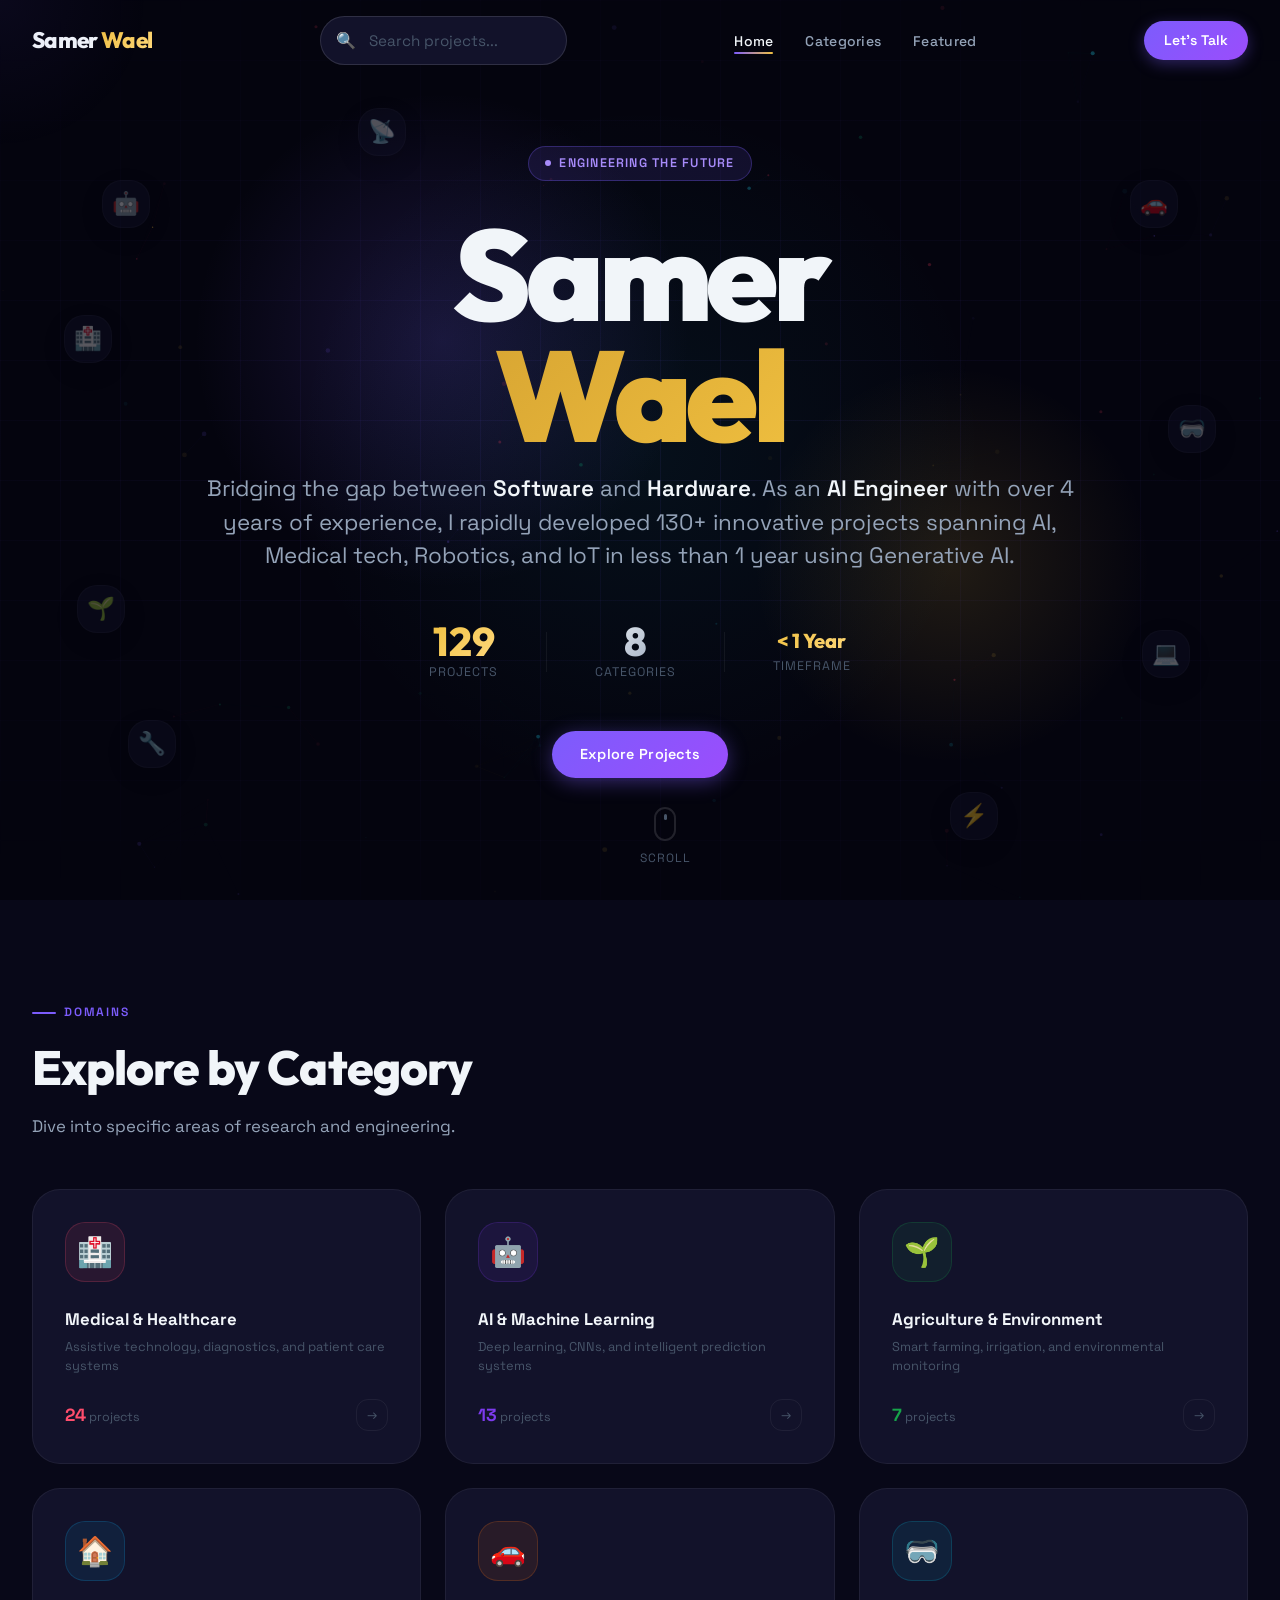
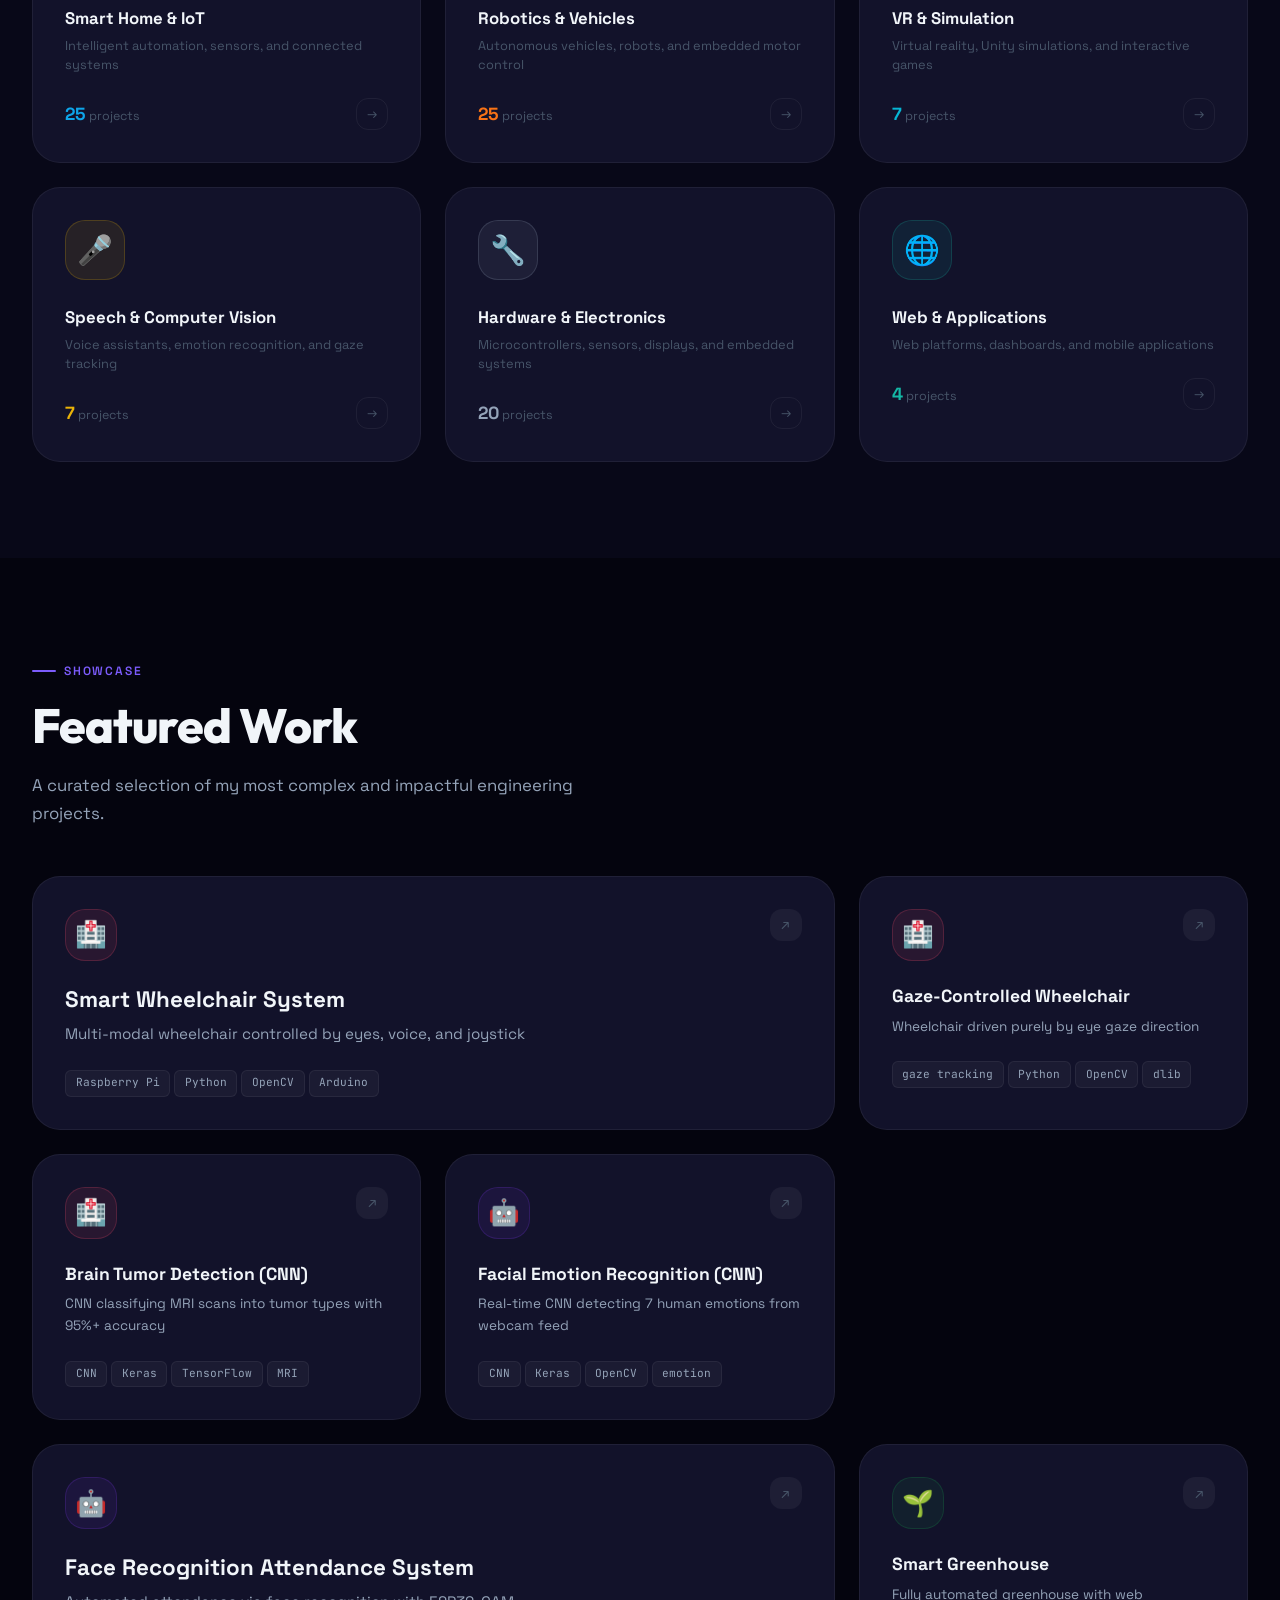
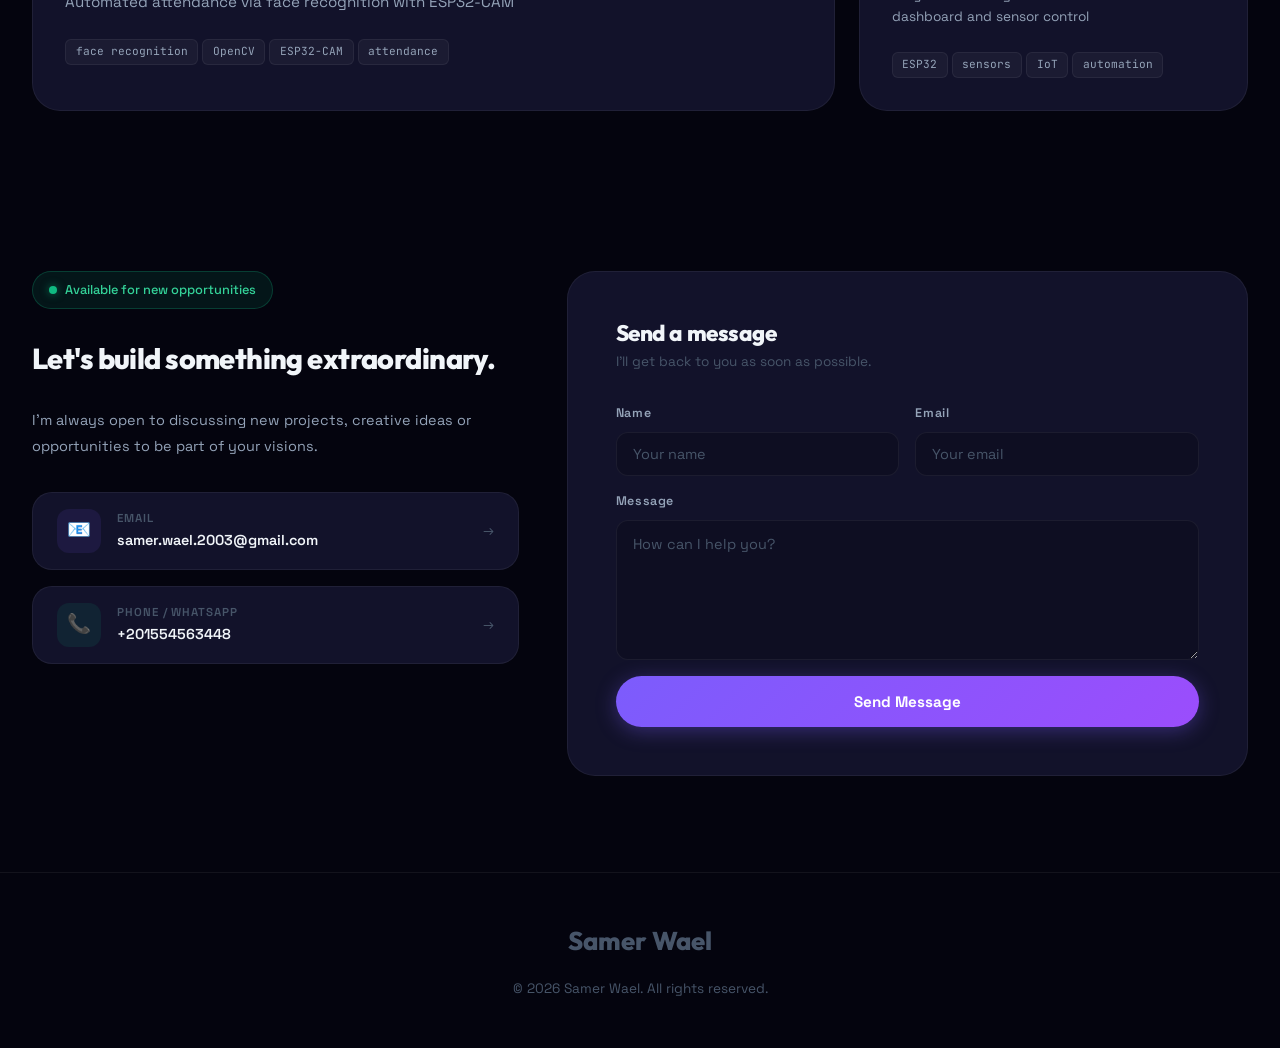
==== commit 08b8821d: "v6: Full screen width project detail modal on mobile" ====
--- a/index.html
+++ b/index.html
@@ -7,9 +7,9 @@
   <title>Samer Wael | Multidisciplinary Engineer</title>
   <meta name="description"
     content="Portfolio of Samer Wael, featuring 130+ projects spanning AI, Medical tech, Robotics, and IoT.">
-  <link rel="stylesheet" href="css/style.css?v=3">
-  <link rel="stylesheet" href="css/landing.css?v=3">
-  <link rel="stylesheet" href="css/contact.css?v=3">
+  <link rel="stylesheet" href="css/style.css?v=6">
+  <link rel="stylesheet" href="css/landing.css?v=6">
+  <link rel="stylesheet" href="css/contact.css?v=6">
 </head>
 
 <body>
@@ -189,8 +189,8 @@
     </div>
   </footer>
 
-  <script src="js/projects.js?v=3"></script>
-  <script src="js/landing.js?v=3"></script>
+  <script src="js/projects.js?v=6"></script>
+  <script src="js/landing.js?v=6"></script>
 </body>
 
 </html>
--- a/css/style.css
+++ b/css/style.css
@@ -871,5 +871,8 @@
   .container { padding: 0 var(--space-md); }
   .nav-links { display: none; }
   .section { padding: var(--space-3xl) 0; }
-  .modal { margin: var(--space-md); max-height: 95vh; }
-}
+  .modal-overlay { padding: 0.5rem; }
+  .modal { width: 100%; max-width: 100%; margin: 0; max-height: 95vh; border-radius: var(--radius-lg); }
+  .modal-header { padding: 1rem; }
+  .modal-body { padding: 1rem; }
+}
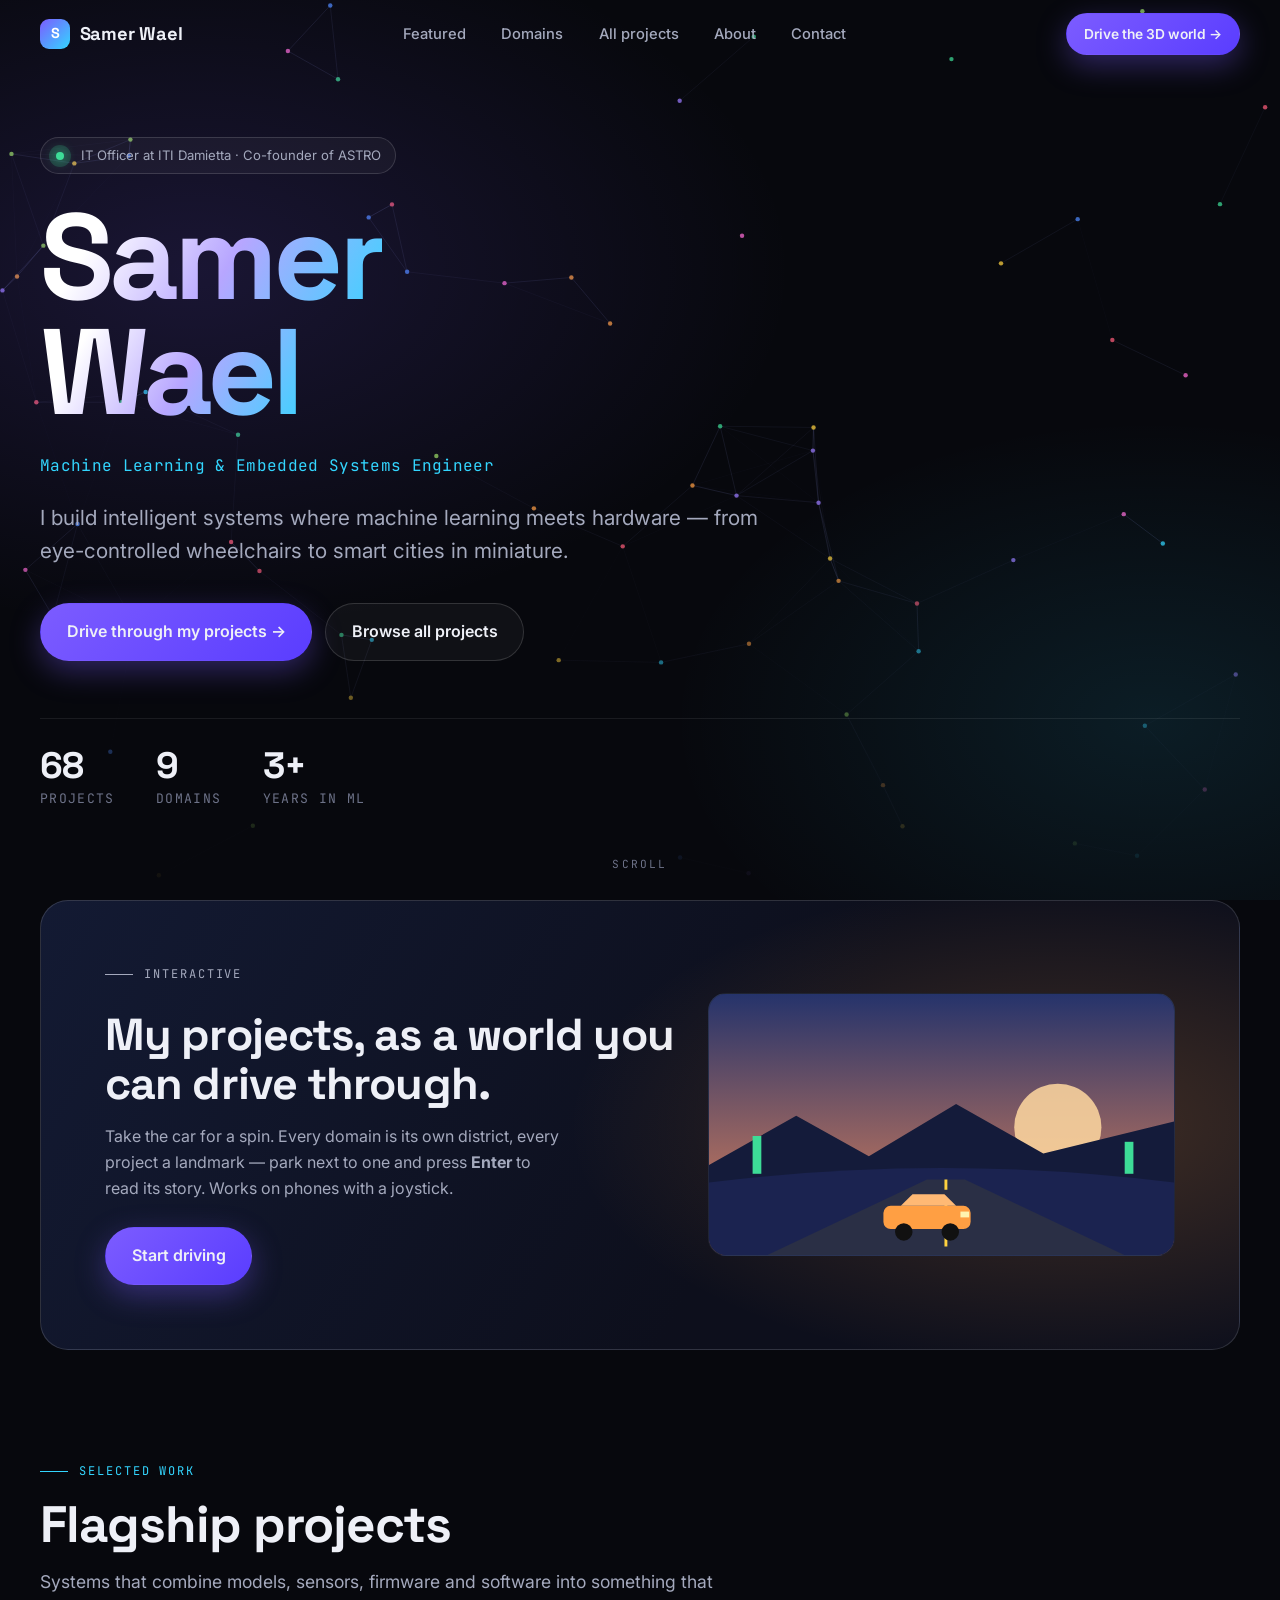
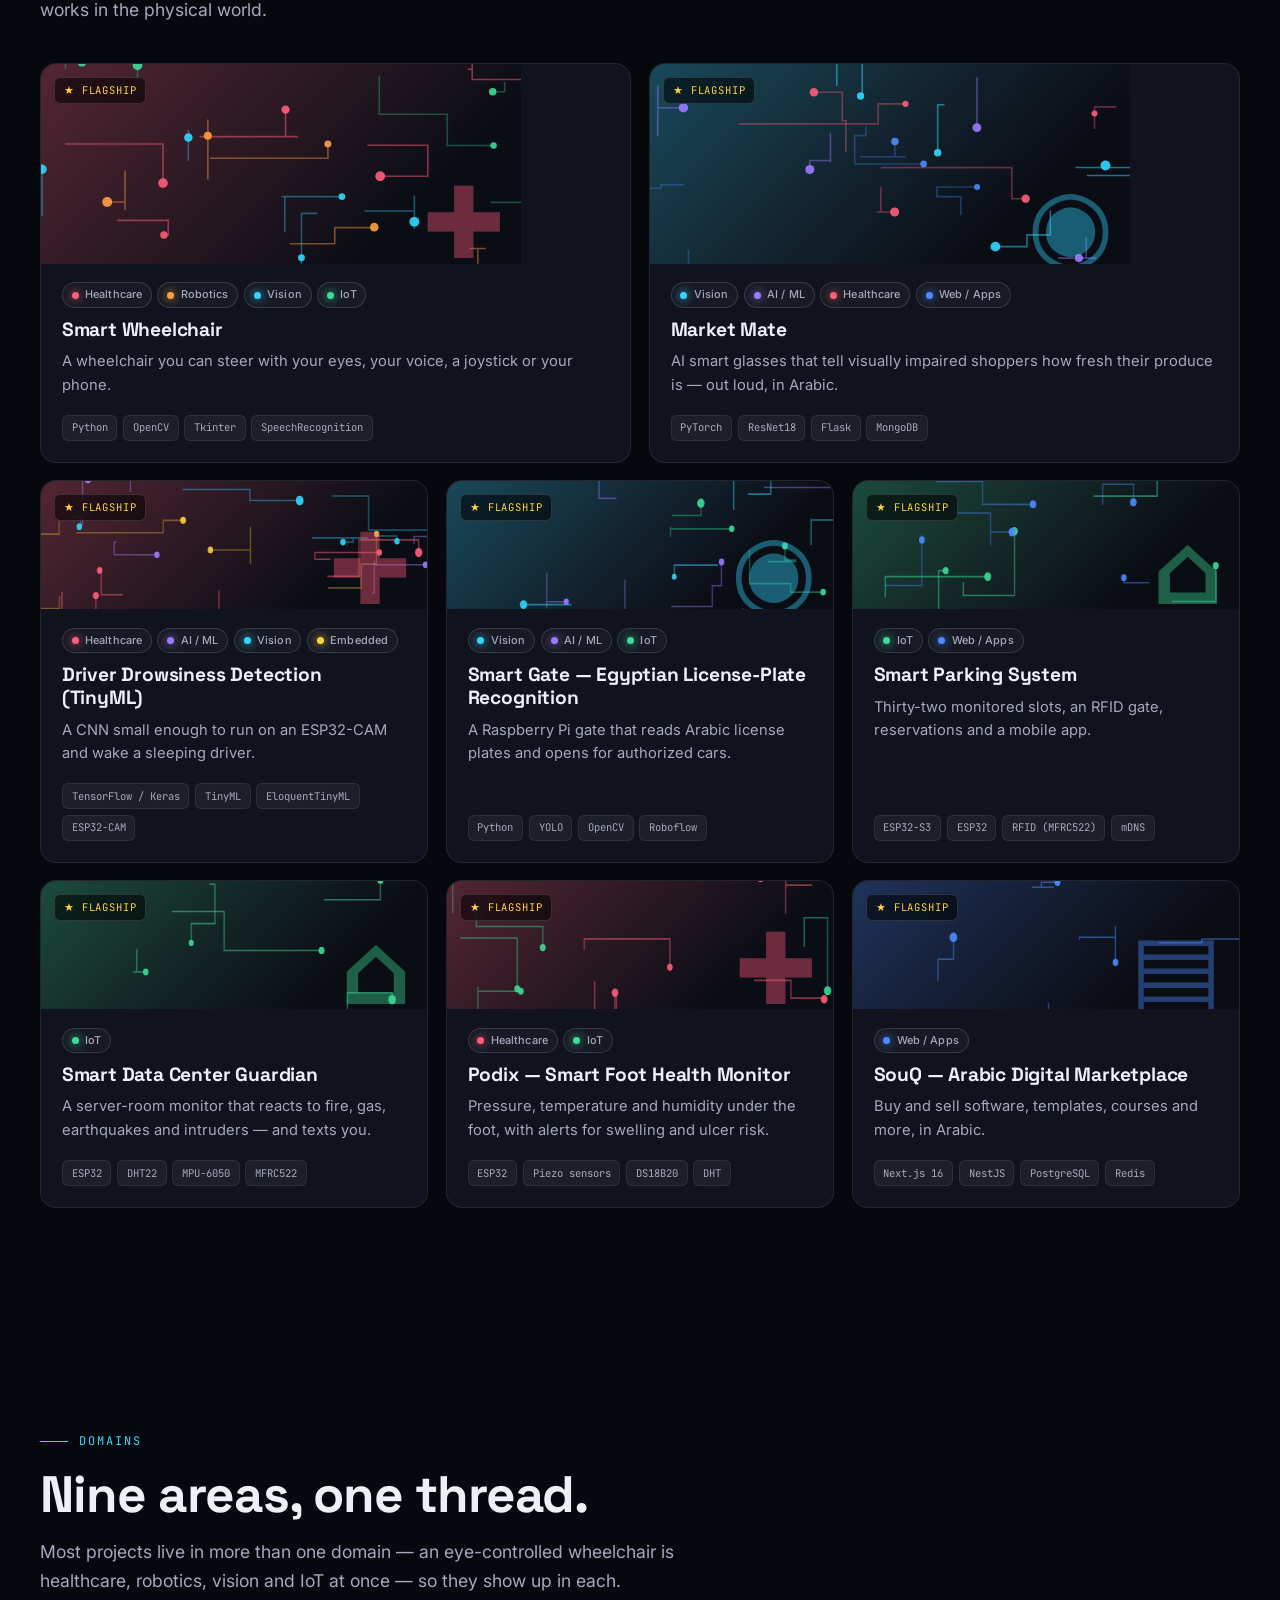
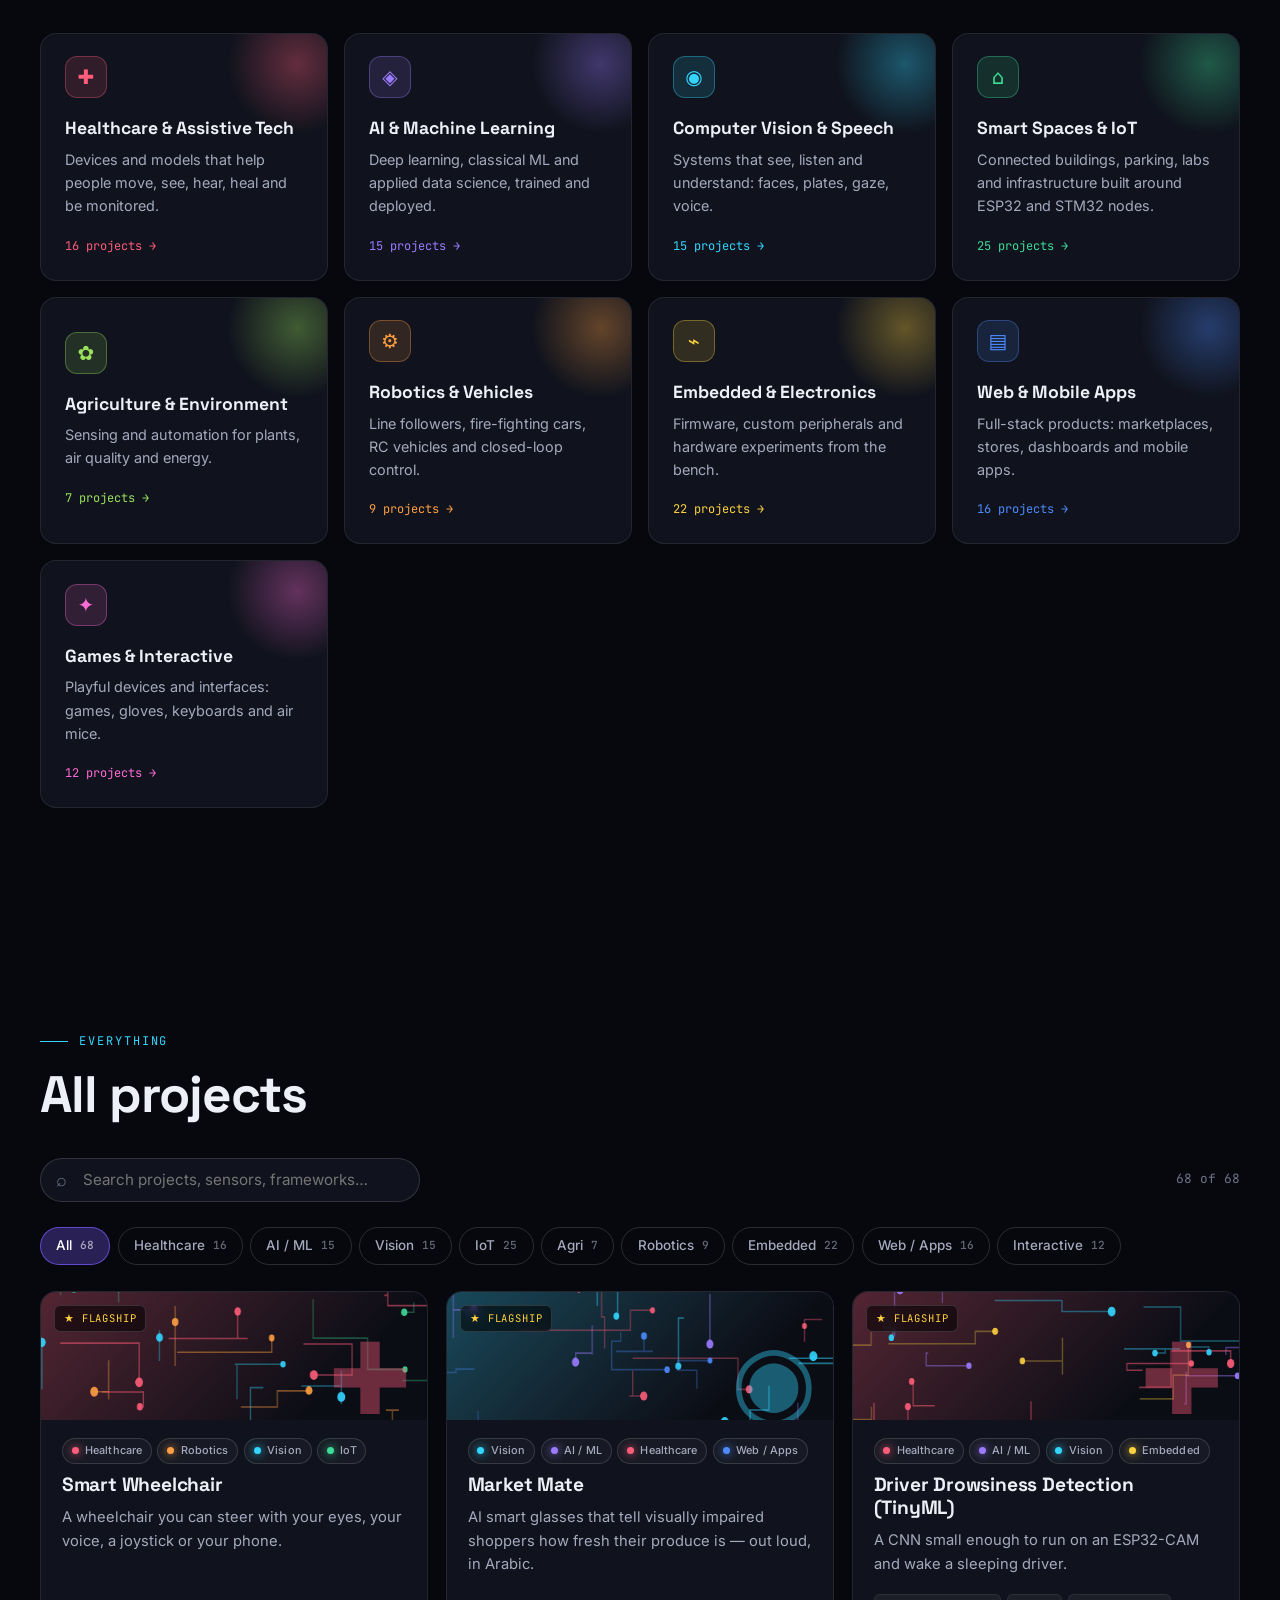
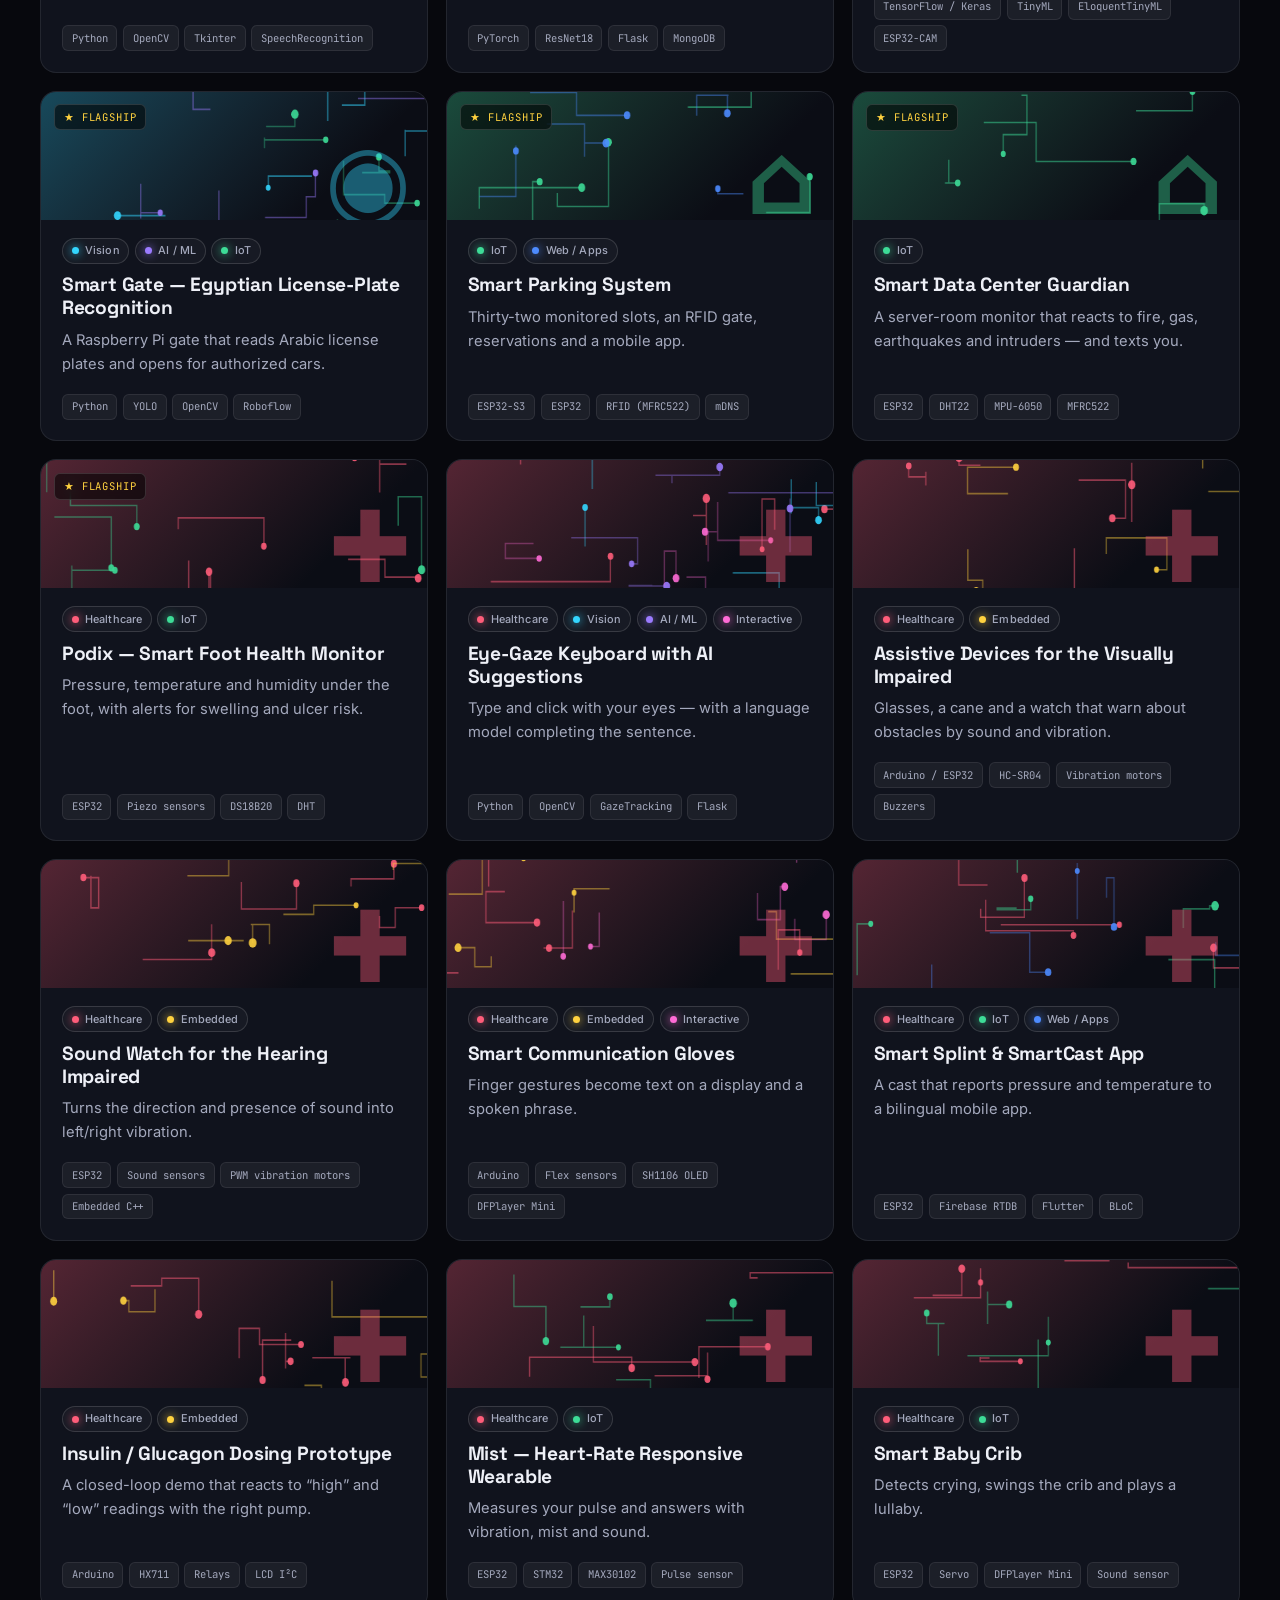
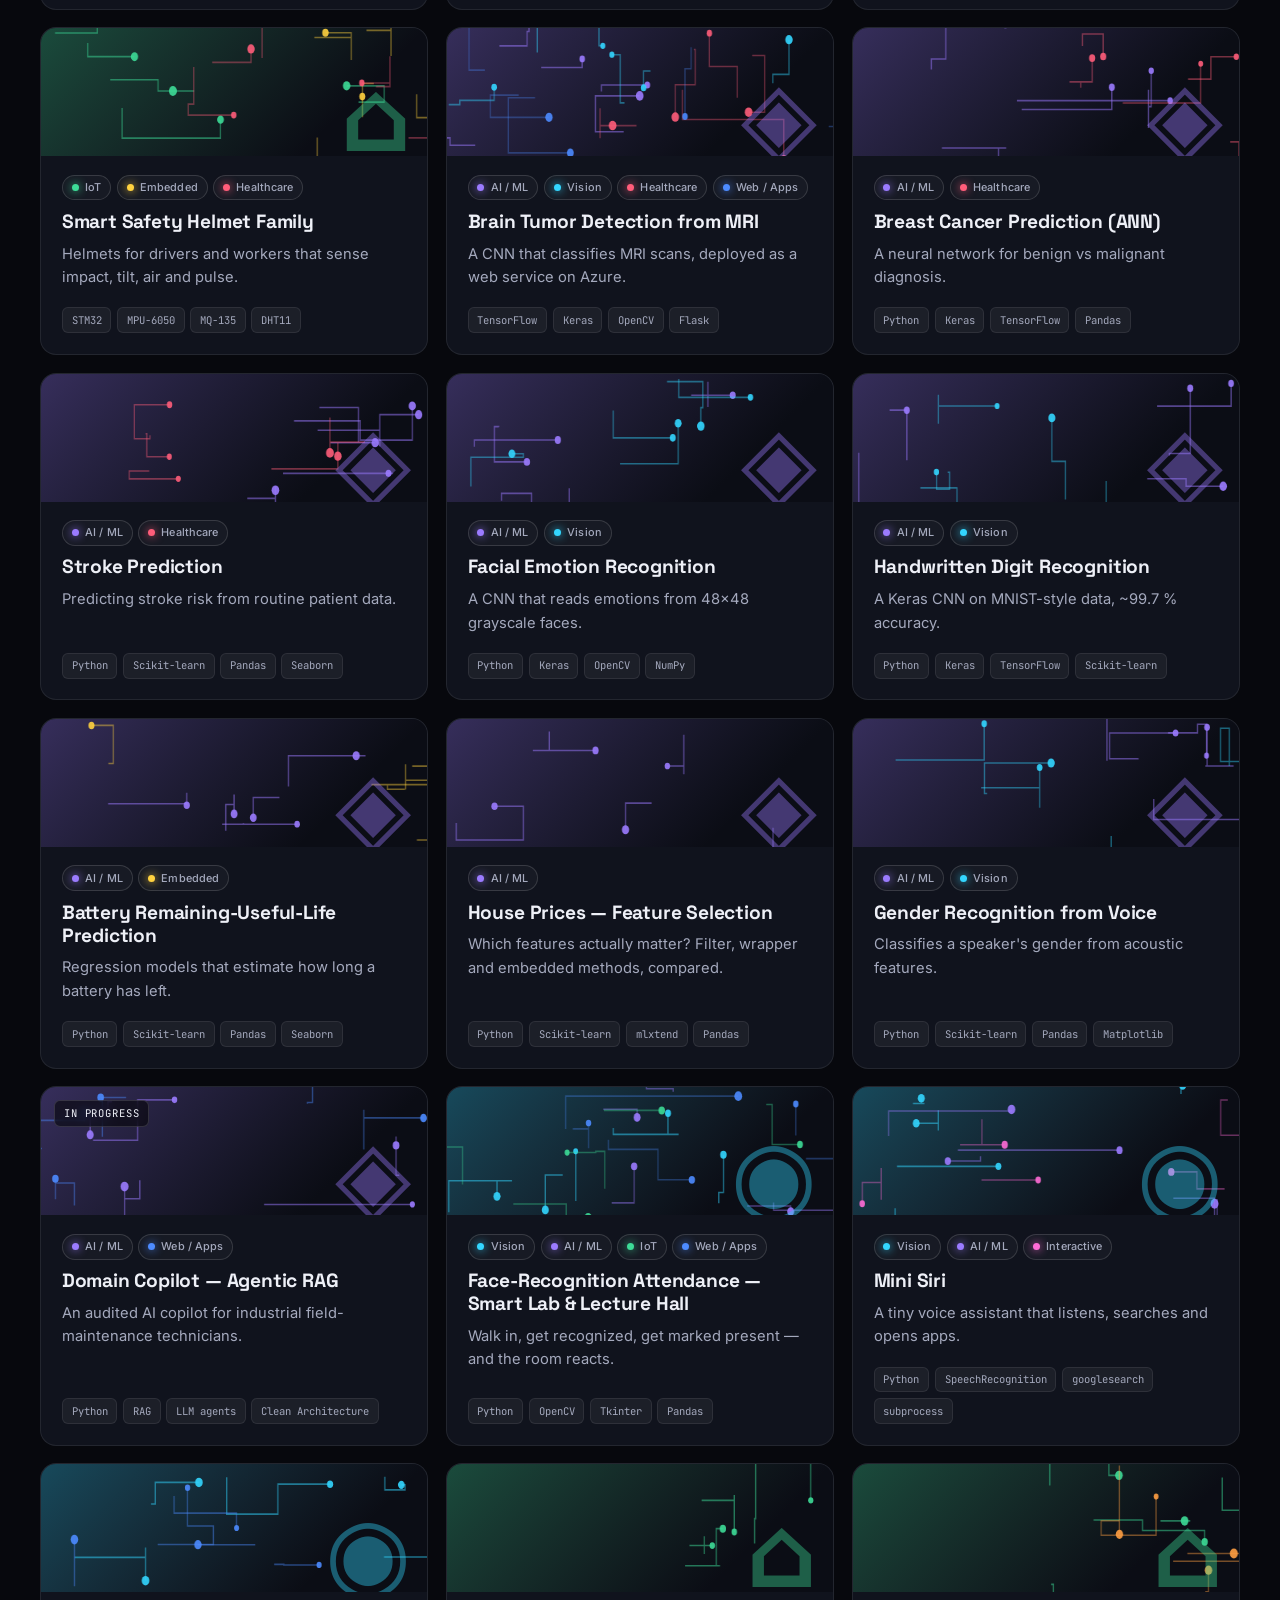
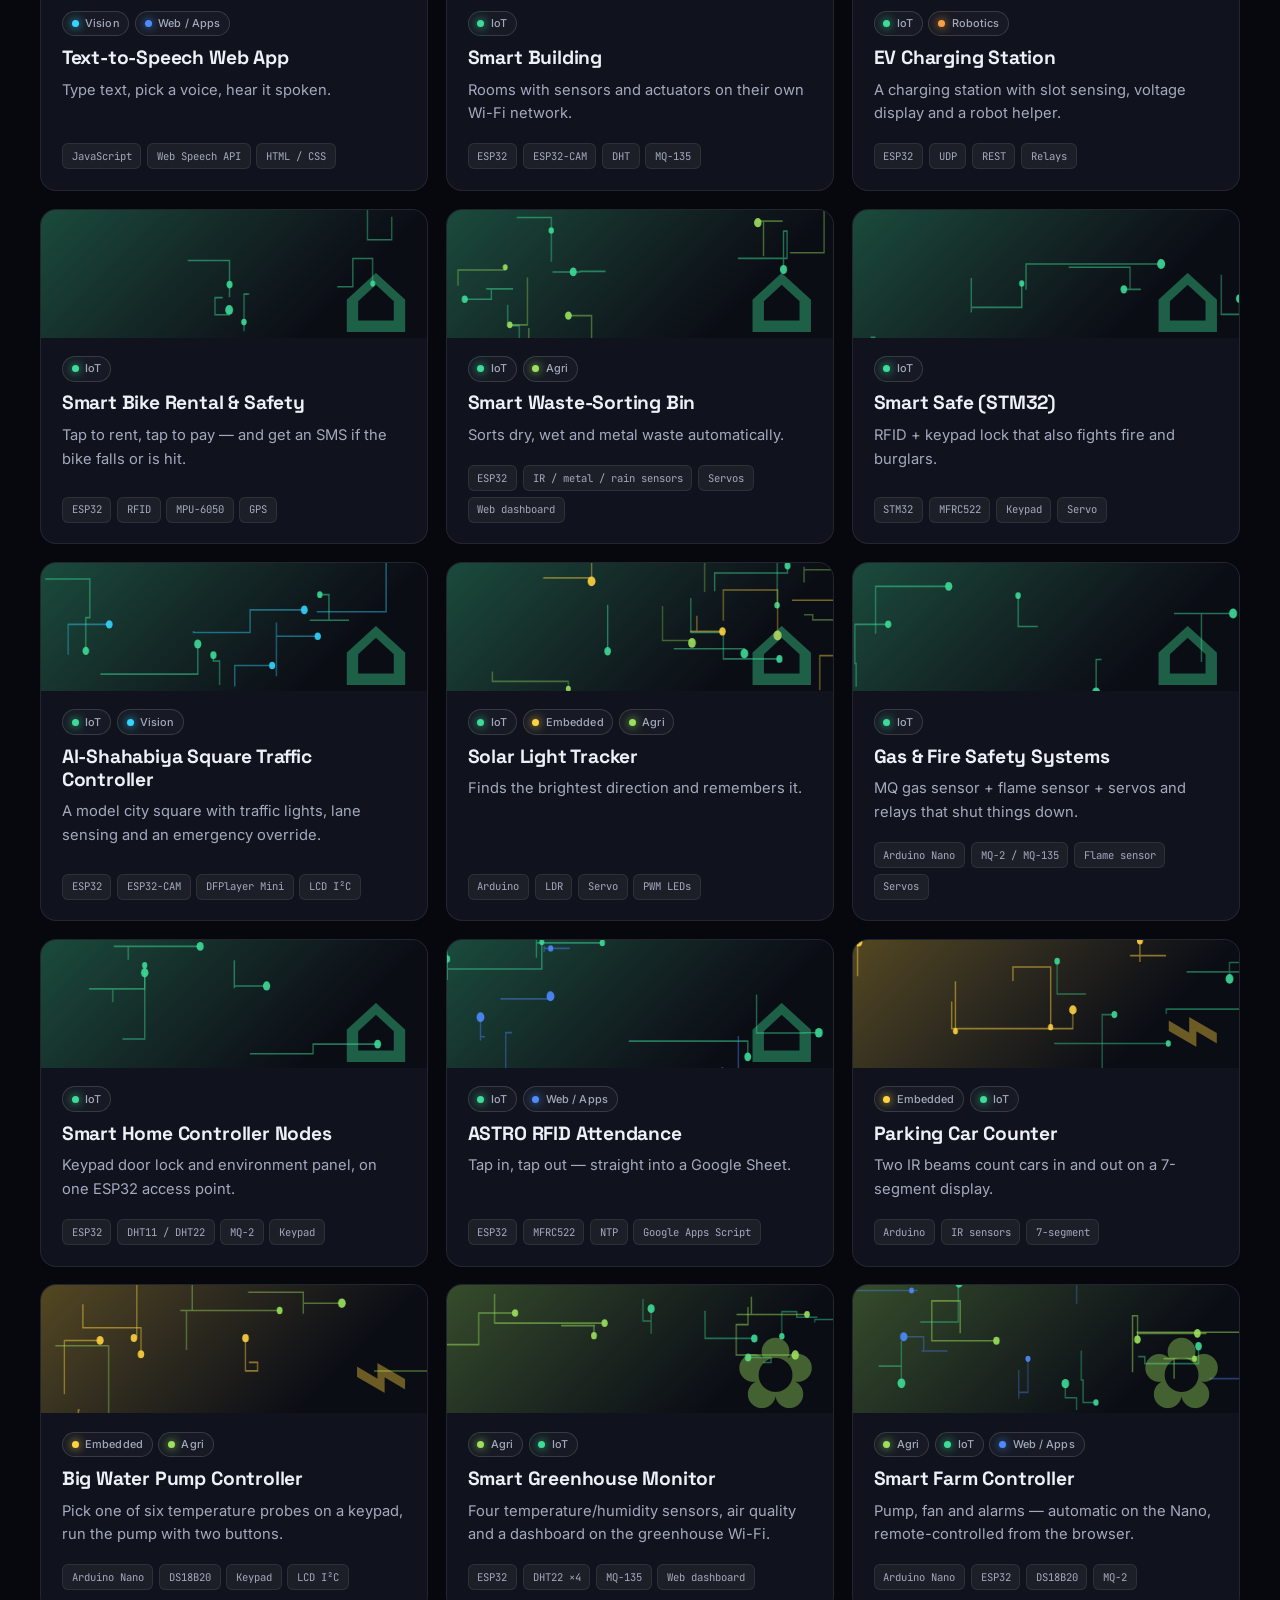
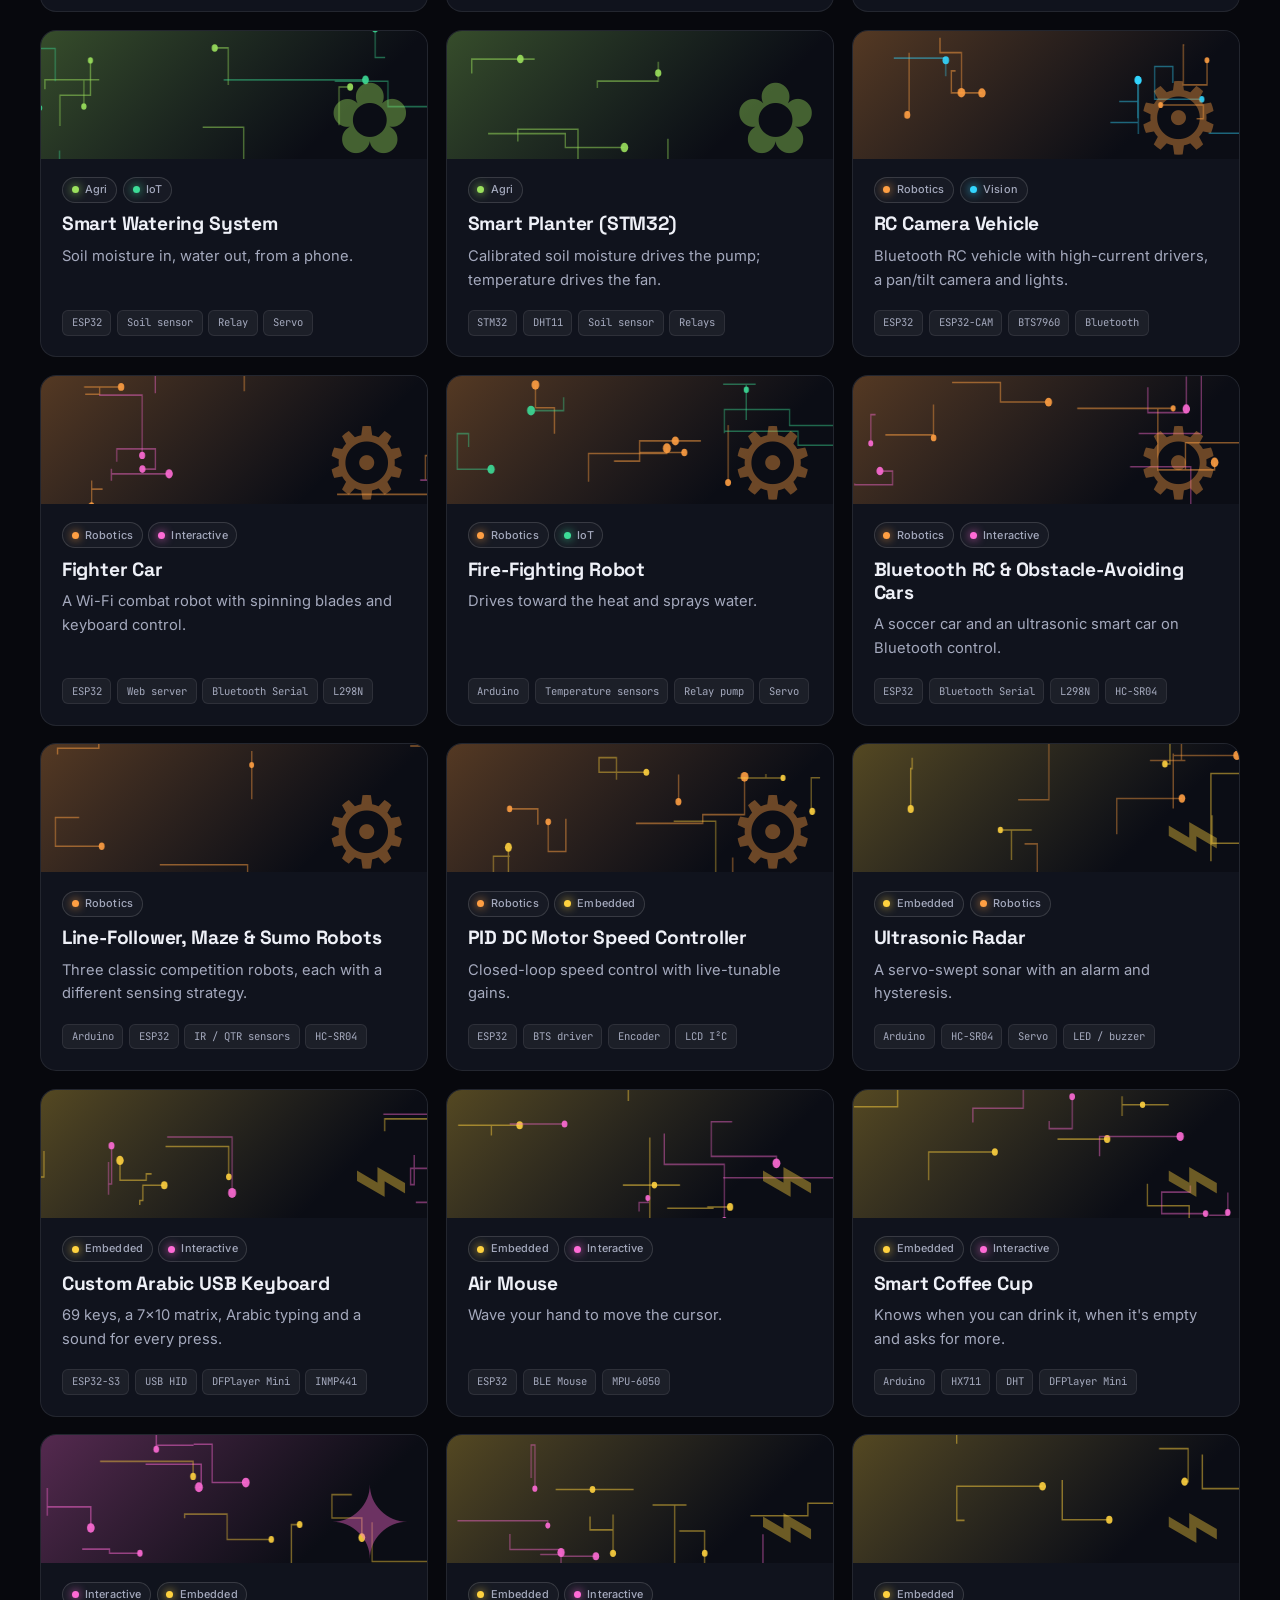
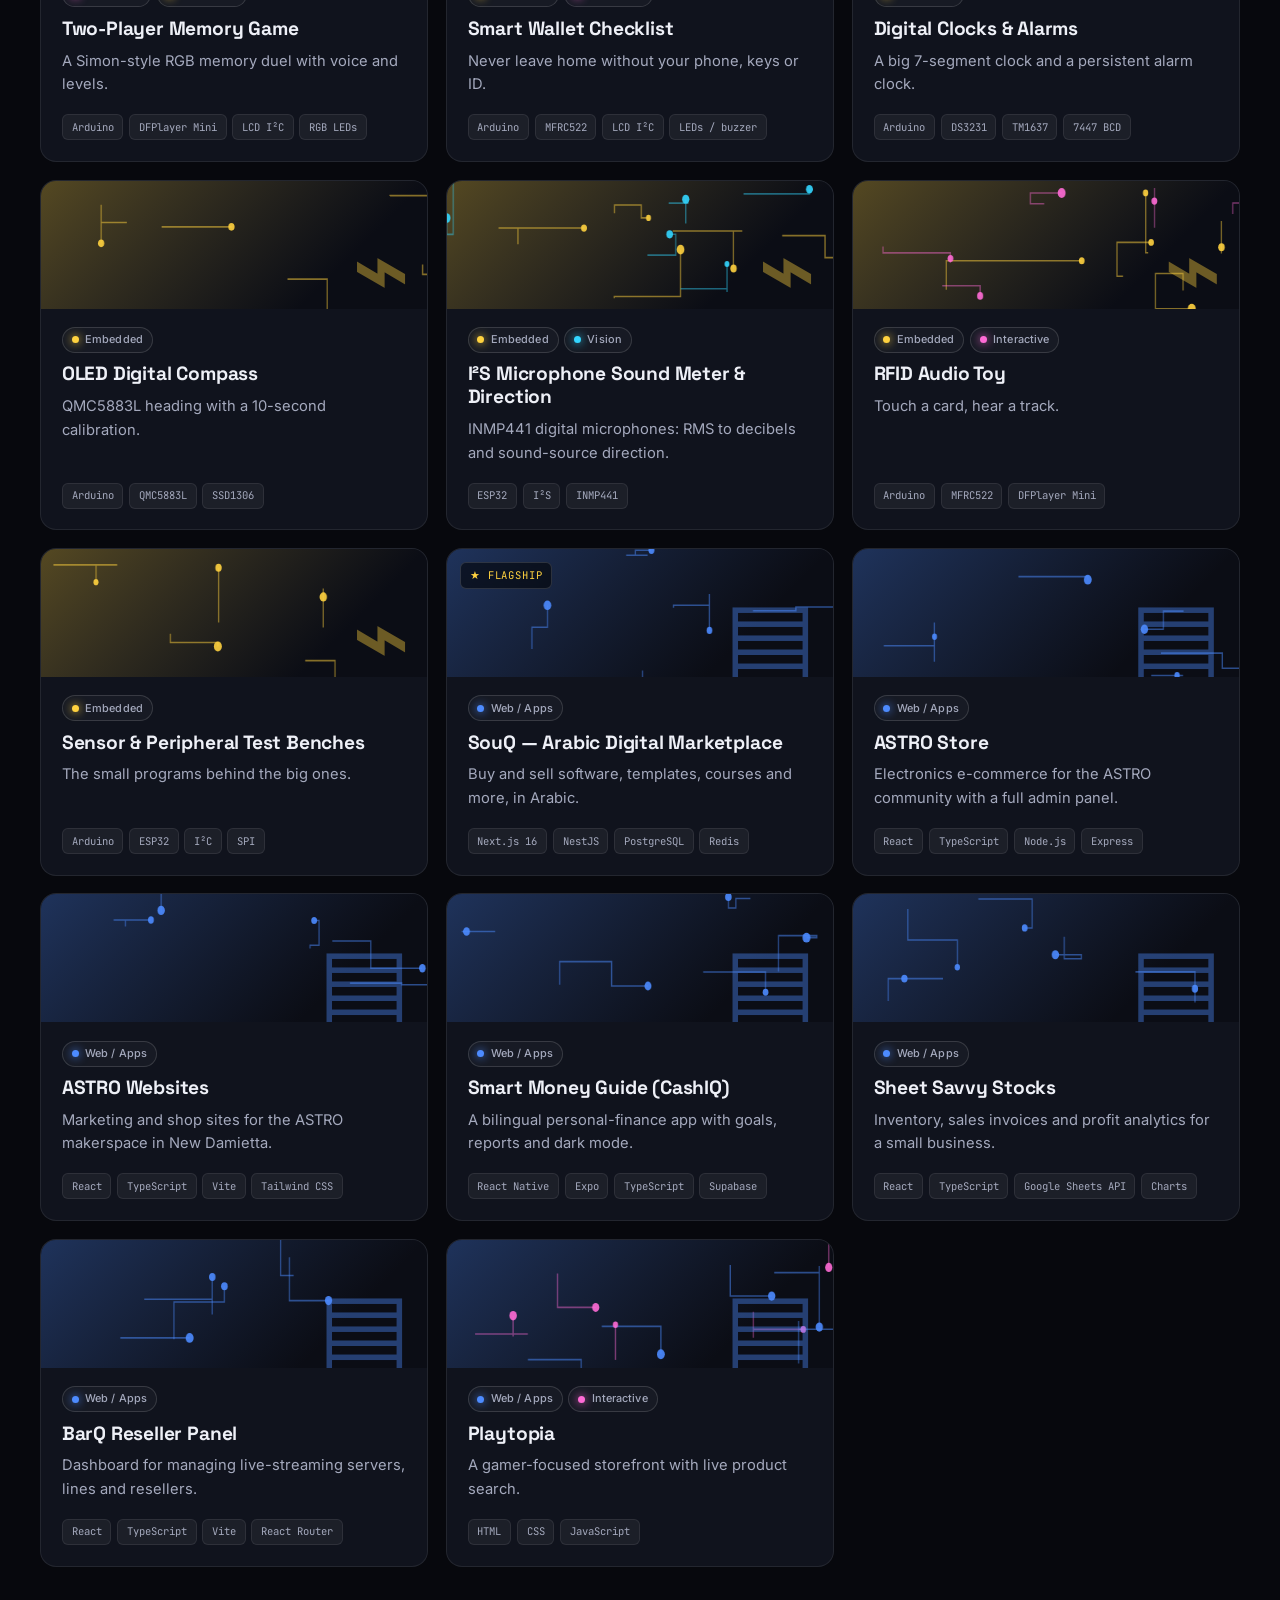
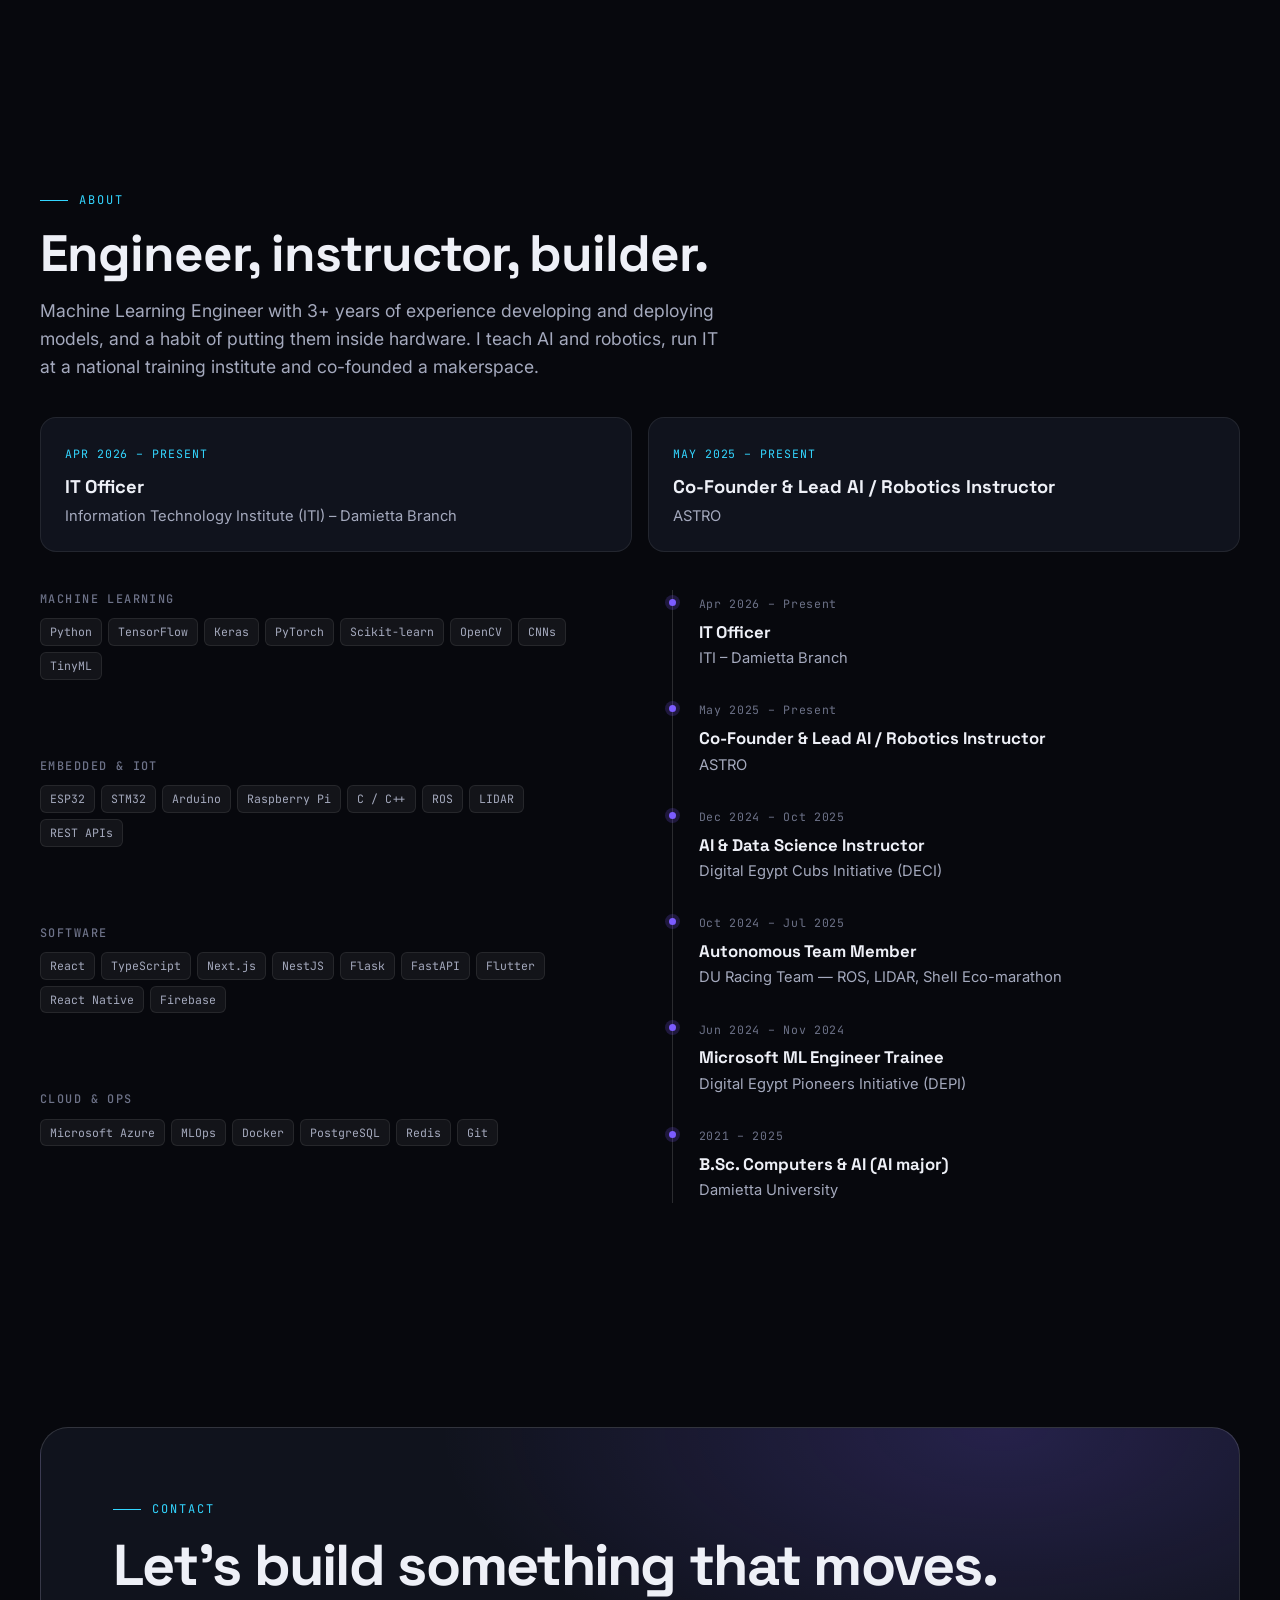
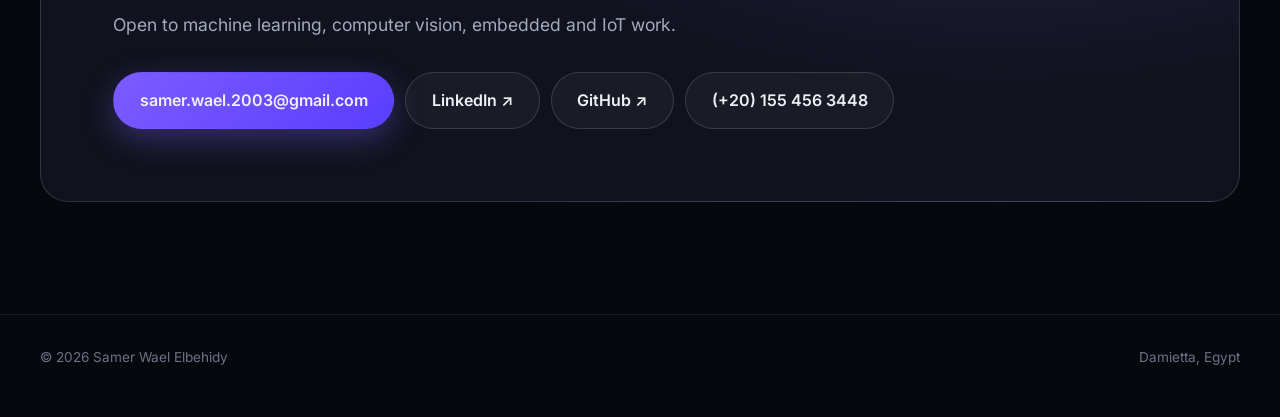
==== commit 763d4123: "Redesign: professional landing page, verified project data, 3D driving world Co-Authored-By: Claude " ====
--- a/index.html
+++ b/index.html
@@ -1,196 +1,144 @@
 <!DOCTYPE html>
 <html lang="en">
-
 <head>
   <meta charset="UTF-8">
-  <meta name="viewport" content="width=device-width, initial-scale=1.0">
-  <title>Samer Wael | Multidisciplinary Engineer</title>
-  <meta name="description"
-    content="Portfolio of Samer Wael, featuring 130+ projects spanning AI, Medical tech, Robotics, and IoT.">
-  <link rel="stylesheet" href="css/style.css?v=6">
-  <link rel="stylesheet" href="css/landing.css?v=6">
-  <link rel="stylesheet" href="css/contact.css?v=6">
+  <meta name="viewport" content="width=device-width, initial-scale=1">
+  <title>Samer Wael — Machine Learning & Embedded Systems Engineer</title>
+  <meta name="description" content="Portfolio of Samer Wael Elbehidy: machine learning, computer vision, embedded systems, IoT and robotics projects — explore them in a 3D driving world.">
+  <meta name="theme-color" content="#07080d">
+  <link rel="preconnect" href="https://fonts.googleapis.com">
+  <link rel="preconnect" href="https://fonts.gstatic.com" crossorigin>
+  <link href="https://fonts.googleapis.com/css2?family=Inter:wght@400;500;600&family=JetBrains+Mono:wght@400;500&family=Space+Grotesk:wght@500;600;700&display=swap" rel="stylesheet">
+  <link rel="stylesheet" href="css/base.css">
+  <link rel="stylesheet" href="css/modal.css">
+  <link rel="stylesheet" href="css/site.css">
 </head>
+<body>
+  <header class="nav" id="nav">
+    <div class="wrap nav-in">
+      <a href="#top" class="logo"><i>S</i> Samer Wael</a>
+      <ul class="nav-links">
+        <li><a href="#featured">Featured</a></li>
+        <li><a href="#domains">Domains</a></li>
+        <li><a href="#work">All projects</a></li>
+        <li><a href="#about">About</a></li>
+        <li><a href="#contact">Contact</a></li>
+      </ul>
+      <a class="btn primary" href="world.html">Drive the 3D world →</a>
+    </div>
+  </header>
 
-<body>
-  <!-- Loading Screen -->
-  <div id="loading-screen"
-    style="position:fixed;inset:0;background:#04040e;z-index:9999;display:flex;align-items:center;justify-content:center;transition:opacity 0.6s ease;">
-    <div
-      style="color:var(--accent-violet);font-family:var(--font-display);font-size:1.5rem;font-weight:800;letter-spacing:2px;animation:pulse 1s infinite;">
-      LOADING...</div>
-  </div>
+  <main id="top">
+    <section class="hero">
+      <canvas id="net" aria-hidden="true"></canvas>
+      <div class="wrap hero-in">
+        <div class="hero-pill"><b></b> IT Officer at ITI Damietta · Co-founder of ASTRO</div>
+        <h1><span>Samer</span><br><span>Wael</span></h1>
+        <p class="role" id="role"></p>
+        <p class="lead" id="tagline"></p>
+        <div class="hero-cta">
+          <a class="btn primary lg" href="world.html">Drive through my projects →</a>
+          <a class="btn lg" href="#work">Browse all projects</a>
+        </div>
+        <div class="hero-stats" id="stats"></div>
+      </div>
+      <div class="scroll-hint">scroll</div>
+    </section>
 
-  <!-- Navigation -->
-  <nav class="nav">
-    <div class="nav-logo">
-      <span class="first">Samer</span> <span class="last">Wael</span>
-    </div>
-
-    <div class="search-wrapper">
-      <input type="text" id="global-search" class="search-input" placeholder="Search projects...">
-      <span class="search-icon">🔍</span>
-      <div id="search-results" class="search-results"></div>
-    </div>
-
-    <ul class="nav-links">
-      <li><a href="#home" class="nav-link active" data-section="home">Home</a></li>
-      <li><a href="#categories" class="nav-link" data-section="categories">Categories</a></li>
-      <li><a href="#featured" class="nav-link" data-section="featured">Featured</a></li>
-    </ul>
-
-    <a href="#contact" class="nav-cta">Let's Talk</a>
-  </nav>
-
-  <!-- Hero Section -->
-  <section id="home" class="hero">
-    <div class="hero-bg">
-      <div class="hero-grid"></div>
-      <div class="hero-orb-1"></div>
-      <div class="hero-orb-2"></div>
-      <div class="hero-orb-3"></div>
-      <canvas id="particle-canvas"></canvas>
-    </div>
-    <div class="tech-icons-ring"></div>
-
-    <div class="hero-content">
-      <div class="hero-eyebrow">
-        <div class="hero-eyebrow-dot"></div> Engineering the Future
-      </div>
-      <h1 class="hero-name">
-        <span class="first-name">Samer</span>
-        <span class="last-name">Wael</span>
-      </h1>
-      <p class="hero-title">
-        Bridging the gap between <strong>Software</strong> and <strong>Hardware</strong>. As an <strong>AI Engineer</strong> with over 4 years of experience, I rapidly developed 130+ innovative projects spanning AI, Medical tech, Robotics, and IoT in less than 1 year using Generative AI.
-      </p>
-
-      <div class="hero-stats">
-        <div class="hero-stat">
-          <div class="hero-stat-number gold" data-count="130" data-suffix="+">0</div>
-          <div class="hero-stat-label">Projects</div>
-        </div>
-        <div class="hero-stat-divider"></div>
-        <div class="hero-stat">
-          <div class="hero-stat-number" data-count="9" data-suffix="">0</div>
-          <div class="hero-stat-label">Categories</div>
-        </div>
-        <div class="hero-stat-divider"></div>
-        <div class="hero-stat">
-          <div class="hero-stat-number gold" style="font-size: 1.25rem; line-height: 1.4; letter-spacing: 0;">&lt; 1 Year</div>
-          <div class="hero-stat-label">Timeframe</div>
+    <section class="drive" aria-label="3D world">
+      <div class="wrap">
+        <div class="drive-card rv">
+          <div>
+            <p class="eyebrow">Interactive</p>
+            <h3>My projects, as a world you can drive through.</h3>
+            <p>Take the car for a spin. Every domain is its own district, every project a landmark — park next to one and press <b>Enter</b> to read its story. Works on phones with a joystick.</p>
+            <a class="btn primary lg" href="world.html">Start driving</a>
+          </div>
+          <div class="drive-art" aria-hidden="true">
+            <svg viewBox="0 0 320 180" preserveAspectRatio="xMidYMid slice">
+              <defs>
+                <linearGradient id="sky" x1="0" y1="0" x2="0" y2="1"><stop offset="0" stop-color="#25336b"/><stop offset="1" stop-color="#e8875a"/></linearGradient>
+              </defs>
+              <rect width="320" height="180" fill="url(#sky)"/>
+              <circle cx="240" cy="92" r="30" fill="#ffd9a0" opacity=".85"/>
+              <path d="M0 118 L60 84 L110 112 L170 76 L230 110 L320 88 V180 H0Z" fill="#141b3a"/>
+              <path d="M0 180 V130 Q160 110 320 130 V180Z" fill="#1b2350"/>
+              <path d="M40 180 L150 128 H176 L286 180Z" fill="#2a2f45"/>
+              <path d="M163 128 L163 180" stroke="#ffd23f" stroke-width="2" stroke-dasharray="7 6"/>
+              <g transform="translate(120 138)">
+                <rect x="0" y="8" width="60" height="16" rx="5" fill="#ff9f43"/>
+                <path d="M12 8 L20 0 H42 L50 8Z" fill="#ffb974"/>
+                <circle cx="14" cy="26" r="6" fill="#111"/><circle cx="46" cy="26" r="6" fill="#111"/>
+                <rect x="53" y="12" width="6" height="4" fill="#fff3b0"/>
+              </g>
+              <g fill="#3ddc97"><rect x="30" y="98" width="6" height="26"/><rect x="286" y="102" width="6" height="22"/></g>
+            </svg>
+          </div>
         </div>
       </div>
+    </section>
 
-      <div class="hero-actions">
-        <a href="#categories" class="btn btn-primary">Explore Projects</a>
+    <section id="featured">
+      <div class="wrap">
+        <p class="eyebrow">Selected work</p>
+        <h2 class="title">Flagship projects</h2>
+        <p class="lead">Systems that combine models, sensors, firmware and software into something that works in the physical world.</p>
+        <div class="featured-grid" id="featured-grid" style="margin-top:2.4rem"></div>
       </div>
-    </div>
+    </section>
 
-    <div class="scroll-indicator">
-      <div class="scroll-mouse">
-        <div class="scroll-wheel"></div>
+    <section id="domains">
+      <div class="wrap">
+        <p class="eyebrow">Domains</p>
+        <h2 class="title">Nine areas, one thread.</h2>
+        <p class="lead">Most projects live in more than one domain — an eye-controlled wheelchair is healthcare, robotics, vision and IoT at once — so they show up in each.</p>
+        <div class="domains" id="domains-grid"></div>
       </div>
-      Scroll
-    </div>
-  </section>
+    </section>
 
-  <!-- Categories Section -->
-  <section id="categories" class="categories-section">
-    <div class="container">
-      <div class="section-label">Domains</div>
-      <h2 class="section-title">Explore by Category</h2>
-      <p class="section-subtitle">Dive into specific areas of research and engineering.</p>
+    <section id="work">
+      <div class="wrap">
+        <p class="eyebrow">Everything</p>
+        <h2 class="title">All projects</h2>
+        <div class="tools">
+          <label class="search"><input id="q" type="search" placeholder="Search projects, sensors, frameworks…" aria-label="Search projects"></label>
+          <span class="count" id="count"></span>
+        </div>
+        <div class="filters" id="filters" role="group" aria-label="Filter by domain"></div>
+        <div class="grid" id="grid" style="margin-top:1.6rem"></div>
+        <div class="empty" id="empty" hidden>No project matches that search.</div>
+      </div>
+    </section>
 
-      <div id="categories-grid" class="categories-grid">
-        <!-- Injected via JS -->
-      </div>
-    </div>
-  </section>
-
-  <!-- Featured Section -->
-  <section id="featured" class="featured-section">
-    <div class="container">
-      <div class="section-label">Showcase</div>
-      <h2 class="section-title">Featured Work</h2>
-      <p class="section-subtitle">A curated selection of my most complex and impactful engineering projects.</p>
-
-      <div id="featured-grid" class="featured-grid">
-        <!-- Injected via JS -->
-      </div>
-    </div>
-  </section>
-
-  <!-- Contact Section -->
-  <section id="contact" class="contact-section" style="margin-top: 4rem;">
-    <div class="container">
-      <div class="contact-grid">
-        <div class="contact-info">
-          <div class="contact-availability">
-            <div class="availability-dot"></div> Available for new opportunities
-          </div>
-          <h2 class="contact-info-title">Let's build something extraordinary.</h2>
-          <p class="contact-info-desc">I'm always open to discussing new projects, creative ideas or opportunities to be
-            part of your visions.</p>
-
-          <div class="contact-methods">
-            <a href="mailto:samer.wael.2003@gmail.com" class="contact-method">
-              <div class="contact-method-icon" style="background: rgba(124,92,252,0.1); color: var(--accent-violet);">📧
-              </div>
-              <div class="contact-method-info">
-                <div class="contact-method-label">Email</div>
-                <div class="contact-method-value">samer.wael.2003@gmail.com</div>
-              </div>
-              <div class="contact-method-arrow">→</div>
-            </a>
-
-            <a href="tel:+201554563448" class="contact-method">
-              <div class="contact-method-icon" style="background: rgba(16,185,129,0.1); color: #10b981;">📞</div>
-              <div class="contact-method-info">
-                <div class="contact-method-label">Phone / WhatsApp</div>
-                <div class="contact-method-value">+201554563448</div>
-              </div>
-              <div class="contact-method-arrow">→</div>
-            </a>
-          </div>
-        </div>
-
-        <div class="contact-form-card">
-          <h3 class="form-title">Send a message</h3>
-          <p class="form-subtitle">I'll get back to you as soon as possible.</p>
-          <form onsubmit="event.preventDefault(); alert('Message sent! (Simulation)');">
-            <div class="form-grid">
-              <div class="form-group">
-                <label class="form-label">Name</label>
-                <input type="text" class="form-input" placeholder="Your name" required>
-              </div>
-              <div class="form-group">
-                <label class="form-label">Email</label>
-                <input type="email" class="form-input" placeholder="Your email" required>
-              </div>
-              <div class="form-group full-width">
-                <label class="form-label">Message</label>
-                <textarea class="form-textarea" placeholder="How can I help you?" required></textarea>
-              </div>
-            </div>
-            <button type="submit" class="form-submit">Send Message</button>
-          </form>
+    <section id="about">
+      <div class="wrap">
+        <p class="eyebrow">About</p>
+        <h2 class="title">Engineer, instructor, builder.</h2>
+        <p class="lead">Machine Learning Engineer with 3+ years of experience developing and deploying models, and a habit of putting them inside hardware. I teach AI and robotics, run IT at a national training institute and co-founded a makerspace.</p>
+        <div class="roles" id="roles"></div>
+        <div class="about-grid">
+          <div class="skills" id="skills"></div>
+          <div class="timeline" id="timeline"></div>
         </div>
       </div>
-    </div>
-  </section>
+    </section>
 
-  <!-- Footer -->
-  <footer class="footer">
-    <div class="container">
-      <div class="footer-logo">Samer Wael</div>
-      <p style="color:var(--text-muted);font-size:0.85rem;margin-top:var(--space-md);">© 2026 Samer Wael. All rights
-        reserved.</p>
-    </div>
-  </footer>
+    <section id="contact">
+      <div class="wrap">
+        <div class="contact-card rv">
+          <p class="eyebrow">Contact</p>
+          <h2>Let’s build something that moves.</h2>
+          <p class="lead">Open to machine learning, computer vision, embedded and IoT work.</p>
+          <div class="contact-links" id="contact-links"></div>
+        </div>
+      </div>
+    </section>
+  </main>
 
-  <script src="js/projects.js?v=6"></script>
-  <script src="js/landing.js?v=6"></script>
+  <footer><div class="wrap"><span>© <span id="yr"></span> Samer Wael Elbehidy</span><span>Damietta, Egypt</span></div></footer>
+
+  <script src="js/data.js"></script>
+  <script src="js/ui.js"></script>
+  <script src="js/site.js"></script>
 </body>
-
-</html>+</html>
--- a/css/base.css
+++ b/css/base.css
@@ -0,0 +1,64 @@
+/* ==========================================================================
+   Base tokens — shared by the portfolio site and the 3D world
+   ========================================================================== */
+:root {
+  --bg: #07080d;
+  --bg-2: #0b0d15;
+  --surface: #10131d;
+  --surface-2: #151927;
+  --line: rgba(255, 255, 255, 0.08);
+  --line-2: rgba(255, 255, 255, 0.14);
+  --text: #eef0f7;
+  --text-2: #a4a9bd;
+  --text-3: #6d7288;
+  --accent: #7c5cff;
+  --accent-2: #33d6ff;
+  --gold: #ffd23f;
+  --radius: 16px;
+  --radius-sm: 10px;
+  --font-display: 'Space Grotesk', 'Inter', system-ui, sans-serif;
+  --font-body: 'Inter', system-ui, -apple-system, 'Segoe UI', sans-serif;
+  --font-mono: 'JetBrains Mono', ui-monospace, 'SF Mono', Menlo, monospace;
+  --ease: cubic-bezier(0.22, 1, 0.36, 1);
+}
+
+*, *::before, *::after { box-sizing: border-box; }
+html { scroll-behavior: smooth; -webkit-text-size-adjust: 100%; }
+body {
+  margin: 0;
+  background: var(--bg);
+  color: var(--text);
+  font-family: var(--font-body);
+  font-size: 16px;
+  line-height: 1.6;
+  -webkit-font-smoothing: antialiased;
+  text-rendering: optimizeLegibility;
+}
+img, svg, canvas { display: block; max-width: 100%; }
+a { color: inherit; text-decoration: none; }
+button { font: inherit; color: inherit; cursor: pointer; }
+:focus-visible { outline: 2px solid var(--accent-2); outline-offset: 3px; border-radius: 6px; }
+::selection { background: var(--accent); color: #fff; }
+
+@media (prefers-reduced-motion: reduce) {
+  *, *::before, *::after { animation-duration: 0.01ms !important; transition-duration: 0.01ms !important; scroll-behavior: auto !important; }
+}
+
+/* Shared chips / tags -------------------------------------------------- */
+.chip {
+  display: inline-flex; align-items: center; gap: 0.4rem;
+  padding: 0.28rem 0.7rem;
+  border: 1px solid var(--line-2);
+  border-radius: 999px;
+  font-size: 0.74rem; font-weight: 500; letter-spacing: 0.01em;
+  color: var(--text-2);
+  background: rgba(255, 255, 255, 0.03);
+  white-space: nowrap;
+}
+.chip .dot { width: 7px; height: 7px; border-radius: 50%; background: var(--c, var(--accent)); box-shadow: 0 0 10px var(--c, var(--accent)); }
+.tech {
+  font-family: var(--font-mono); font-size: 0.72rem;
+  padding: 0.22rem 0.55rem; border-radius: 6px;
+  background: rgba(255, 255, 255, 0.05); color: var(--text-2);
+  border: 1px solid var(--line);
+}
--- a/css/modal.css
+++ b/css/modal.css
@@ -0,0 +1,70 @@
+/* Project detail dialog — shared by site and 3D world */
+.pm-overlay {
+  position: fixed; inset: 0; z-index: 1000;
+  display: flex; align-items: center; justify-content: center;
+  padding: 1.25rem;
+  background: rgba(4, 5, 10, 0.72);
+  backdrop-filter: blur(10px) saturate(1.1);
+  -webkit-backdrop-filter: blur(10px) saturate(1.1);
+  opacity: 0; pointer-events: none;
+  transition: opacity 0.28s var(--ease);
+}
+.pm-overlay.open { opacity: 1; pointer-events: auto; }
+.pm {
+  --c: var(--accent);
+  position: relative;
+  width: min(760px, 100%); max-height: min(88vh, 900px);
+  display: flex; flex-direction: column;
+  background: linear-gradient(180deg, var(--surface-2), var(--surface));
+  border: 1px solid var(--line-2);
+  border-radius: 22px;
+  box-shadow: 0 40px 120px rgba(0, 0, 0, 0.6), 0 0 0 1px rgba(255, 255, 255, 0.02) inset;
+  transform: translateY(18px) scale(0.98);
+  transition: transform 0.34s var(--ease);
+  overflow: hidden;
+}
+.pm-overlay.open .pm { transform: none; }
+.pm::before {
+  content: ''; position: absolute; inset: 0 0 auto 0; height: 220px; pointer-events: none;
+  background: radial-gradient(600px 220px at 20% -20%, color-mix(in srgb, var(--c) 38%, transparent), transparent 70%);
+}
+.pm-head { position: relative; padding: 1.75rem 2rem 1rem; }
+.pm-cats { display: flex; flex-wrap: wrap; gap: 0.4rem; margin-bottom: 0.9rem; }
+.pm-title { font-family: var(--font-display); font-size: clamp(1.5rem, 3.4vw, 2.1rem); line-height: 1.15; margin: 0 2.5rem 0.5rem 0; letter-spacing: -0.01em; }
+.pm-tag { margin: 0; color: var(--text-2); font-size: 1.02rem; }
+.pm-close {
+  position: absolute; top: 1.1rem; right: 1.1rem; width: 38px; height: 38px;
+  border-radius: 50%; border: 1px solid var(--line-2); background: rgba(255, 255, 255, 0.05);
+  display: grid; place-items: center; font-size: 1.15rem; line-height: 1;
+  transition: background 0.2s, transform 0.2s;
+}
+.pm-close:hover { background: rgba(255, 255, 255, 0.12); transform: rotate(90deg); }
+.pm-body { position: relative; padding: 0.5rem 2rem 2rem; overflow-y: auto; }
+.pm-status {
+  display: inline-flex; align-items: center; gap: 0.45rem; margin-bottom: 1rem;
+  font-family: var(--font-mono); font-size: 0.72rem; letter-spacing: 0.06em; text-transform: uppercase; color: var(--text-3);
+}
+.pm-status::before { content: ''; width: 7px; height: 7px; border-radius: 50%; background: var(--c); }
+.pm-desc { color: var(--text); margin: 0 0 1.4rem; font-size: 1.02rem; }
+.pm h3 { font-family: var(--font-mono); font-size: 0.72rem; font-weight: 500; letter-spacing: 0.12em; text-transform: uppercase; color: var(--text-3); margin: 1.5rem 0 0.7rem; }
+.pm ul { margin: 0; padding: 0; list-style: none; display: grid; gap: 0.6rem; }
+.pm li { position: relative; padding-left: 1.25rem; color: var(--text-2); font-size: 0.96rem; }
+.pm li::before { content: ''; position: absolute; left: 0; top: 0.62em; width: 7px; height: 7px; border-radius: 2px; background: var(--c); transform: rotate(45deg); }
+.pm-stack { display: flex; flex-wrap: wrap; gap: 0.4rem; }
+.pm-links { display: flex; flex-wrap: wrap; gap: 0.6rem; margin-top: 1.6rem; }
+.btn {
+  display: inline-flex; align-items: center; gap: 0.55rem;
+  padding: 0.7rem 1.2rem; border-radius: 999px; border: 1px solid var(--line-2);
+  font-weight: 600; font-size: 0.92rem; background: rgba(255, 255, 255, 0.04);
+  transition: transform 0.2s var(--ease), background 0.2s, border-color 0.2s, box-shadow 0.2s;
+}
+.btn:hover { transform: translateY(-2px); background: rgba(255, 255, 255, 0.09); border-color: rgba(255, 255, 255, 0.28); }
+.btn.primary { background: linear-gradient(135deg, var(--accent), #5a3dff); border-color: transparent; box-shadow: 0 10px 30px rgba(124, 92, 255, 0.35); }
+.btn.primary:hover { box-shadow: 0 14px 40px rgba(124, 92, 255, 0.5); }
+
+@media (max-width: 600px) {
+  .pm-overlay { padding: 0; align-items: flex-end; }
+  .pm { max-height: 92vh; border-radius: 22px 22px 0 0; }
+  .pm-head { padding: 1.4rem 1.25rem 0.75rem; }
+  .pm-body { padding: 0.25rem 1.25rem 1.5rem; }
+}
--- a/css/site.css
+++ b/css/site.css
@@ -0,0 +1,131 @@
+/* ==========================================================================
+   Portfolio site
+   ========================================================================== */
+.wrap { width: min(1200px, 100% - 2.5rem); margin-inline: auto; }
+section { position: relative; padding: clamp(4rem, 9vw, 7rem) 0; }
+.eyebrow { font-family: var(--font-mono); font-size: 0.75rem; letter-spacing: 0.16em; text-transform: uppercase; color: var(--accent-2); margin: 0 0 1rem; display: flex; align-items: center; gap: 0.7rem; }
+.eyebrow::before { content: ''; width: 28px; height: 1px; background: currentColor; }
+h2.title { font-family: var(--font-display); font-size: clamp(2rem, 4.6vw, 3.2rem); line-height: 1.08; letter-spacing: -0.02em; margin: 0 0 1rem; font-weight: 700; }
+p.lead { color: var(--text-2); font-size: 1.1rem; max-width: 62ch; margin: 0; }
+
+/* Nav ------------------------------------------------------------------ */
+.nav { position: fixed; inset: 0 0 auto 0; z-index: 100; transition: background 0.3s, border-color 0.3s, backdrop-filter 0.3s; border-bottom: 1px solid transparent; }
+.nav.scrolled { background: rgba(7, 8, 13, 0.72); backdrop-filter: blur(14px) saturate(1.3); -webkit-backdrop-filter: blur(14px) saturate(1.3); border-color: var(--line); }
+.nav-in { height: 68px; display: flex; align-items: center; justify-content: space-between; gap: 1.5rem; }
+.logo { font-family: var(--font-display); font-weight: 700; font-size: 1.15rem; letter-spacing: -0.01em; display: flex; align-items: center; gap: 0.6rem; }
+.logo i { width: 30px; height: 30px; border-radius: 9px; background: linear-gradient(135deg, var(--accent), var(--accent-2)); display: grid; place-items: center; font-style: normal; font-size: 0.9rem; color: #fff; }
+.nav-links { display: flex; gap: 0.4rem; list-style: none; margin: 0; padding: 0; }
+.nav-links a { padding: 0.5rem 0.9rem; border-radius: 999px; color: var(--text-2); font-size: 0.92rem; font-weight: 500; transition: color 0.2s, background 0.2s; }
+.nav-links a:hover, .nav-links a.active { color: var(--text); background: rgba(255, 255, 255, 0.06); }
+.nav .btn { padding: 0.55rem 1.05rem; font-size: 0.86rem; }
+@media (max-width: 860px) { .nav-links { display: none; } }
+
+/* Hero ----------------------------------------------------------------- */
+.hero { min-height: 100svh; display: flex; align-items: center; padding: 7rem 0 4rem; overflow: hidden; }
+#net { position: absolute; inset: 0; width: 100%; height: 100%; opacity: 0.85; }
+.hero::after { content: ''; position: absolute; inset: 0; background: radial-gradient(1000px 600px at 15% 30%, rgba(124, 92, 255, 0.16), transparent 60%), radial-gradient(800px 500px at 90% 80%, rgba(51, 214, 255, 0.1), transparent 60%), linear-gradient(180deg, transparent 60%, var(--bg)); pointer-events: none; }
+.hero-in { position: relative; z-index: 2; }
+.hero-pill { display: inline-flex; align-items: center; gap: 0.6rem; padding: 0.4rem 0.9rem 0.4rem 0.5rem; border: 1px solid var(--line-2); border-radius: 999px; background: rgba(255, 255, 255, 0.04); font-size: 0.82rem; color: var(--text-2); margin-bottom: 1.6rem; }
+.hero-pill b { display: inline-grid; place-items: center; width: 22px; height: 22px; border-radius: 50%; background: rgba(61, 220, 151, 0.18); }
+.hero-pill b::after { content: ''; width: 8px; height: 8px; border-radius: 50%; background: #3ddc97; box-shadow: 0 0 12px #3ddc97; animation: pulse 2s infinite; }
+@keyframes pulse { 50% { opacity: 0.35; } }
+.hero h1 { font-family: var(--font-display); font-size: clamp(3rem, 9.5vw, 7.6rem); line-height: 0.95; letter-spacing: -0.04em; margin: 0 0 1.4rem; font-weight: 700; }
+.hero h1 span { background: linear-gradient(120deg, #fff 20%, #b7a6ff 55%, var(--accent-2)); -webkit-background-clip: text; background-clip: text; color: transparent; }
+.hero .role { font-family: var(--font-mono); font-size: clamp(0.85rem, 1.6vw, 1rem); color: var(--accent-2); margin: 0 0 1.4rem; letter-spacing: 0.02em; }
+.hero p.lead { font-size: clamp(1.05rem, 1.7vw, 1.3rem); max-width: 56ch; margin-bottom: 2.2rem; }
+.hero-cta { display: flex; flex-wrap: wrap; gap: 0.8rem; }
+.btn.lg { padding: 0.95rem 1.6rem; font-size: 1rem; }
+.hero-stats { display: flex; flex-wrap: wrap; gap: 2.6rem; margin-top: 3.6rem; padding-top: 1.8rem; border-top: 1px solid var(--line); }
+.stat b { display: block; font-family: var(--font-display); font-size: 2.3rem; line-height: 1; letter-spacing: -0.03em; }
+.stat span { color: var(--text-3); font-size: 0.82rem; text-transform: uppercase; letter-spacing: 0.1em; font-family: var(--font-mono); }
+.scroll-hint { position: absolute; bottom: 1.6rem; left: 50%; transform: translateX(-50%); z-index: 2; color: var(--text-3); font-family: var(--font-mono); font-size: 0.7rem; letter-spacing: 0.2em; text-transform: uppercase; }
+
+/* Drive banner ---------------------------------------------------------- */
+.drive { padding: 0; }
+.drive-card { position: relative; overflow: hidden; border-radius: 28px; border: 1px solid var(--line-2); background: linear-gradient(120deg, #131a33, #0d0f1c 60%); padding: clamp(2rem, 5vw, 4rem); display: grid; grid-template-columns: 1.1fr 0.9fr; gap: 2rem; align-items: center; }
+.drive-card::before { content: ''; position: absolute; inset: 0; background: radial-gradient(700px 350px at 85% 50%, rgba(255, 159, 67, 0.22), transparent 70%); pointer-events: none; }
+.drive-card h3 { font-family: var(--font-display); font-size: clamp(1.8rem, 3.6vw, 2.8rem); line-height: 1.1; margin: 0 0 1rem; letter-spacing: -0.02em; }
+.drive-card p { color: var(--text-2); margin: 0 0 1.6rem; max-width: 46ch; }
+.drive-art { position: relative; aspect-ratio: 16 / 9; border-radius: 18px; overflow: hidden; background: linear-gradient(#182347, #0c1020); border: 1px solid var(--line); }
+.drive-art svg { width: 100%; height: 100%; }
+@media (max-width: 820px) { .drive-card { grid-template-columns: 1fr; } }
+
+/* Now / roles ------------------------------------------------------------ */
+.roles { display: grid; grid-template-columns: repeat(auto-fit, minmax(260px, 1fr)); gap: 1rem; margin-top: 2.2rem; }
+.role-card { padding: 1.4rem 1.5rem; border: 1px solid var(--line); border-radius: var(--radius); background: var(--surface); }
+.role-card small { font-family: var(--font-mono); font-size: 0.72rem; color: var(--accent-2); letter-spacing: 0.08em; text-transform: uppercase; }
+.role-card h4 { margin: 0.4rem 0 0.2rem; font-family: var(--font-display); font-size: 1.15rem; }
+.role-card p { margin: 0; color: var(--text-2); font-size: 0.92rem; }
+
+/* Project cards ---------------------------------------------------------- */
+.grid { display: grid; grid-template-columns: repeat(auto-fill, minmax(320px, 1fr)); gap: 1.1rem; }
+.card { --c: var(--accent); position: relative; display: flex; flex-direction: column; text-align: left; padding: 0; border: 1px solid var(--line); border-radius: var(--radius); background: var(--surface); overflow: hidden; transition: transform 0.35s var(--ease), border-color 0.25s, box-shadow 0.35s; }
+.card:hover { transform: translateY(-5px); border-color: color-mix(in srgb, var(--c) 55%, transparent); box-shadow: 0 24px 60px rgba(0, 0, 0, 0.45), 0 0 0 1px color-mix(in srgb, var(--c) 20%, transparent); }
+.thumb { position: relative; height: 128px; overflow: hidden; background: linear-gradient(135deg, color-mix(in srgb, var(--c) 30%, #0b0d15), #0b0d15 75%); }
+.thumb canvas { width: 100%; height: 100%; }
+.thumb .glyph { position: absolute; right: 1rem; bottom: -0.6rem; font-family: var(--font-display); font-size: 6.2rem; font-weight: 700; line-height: 1; color: color-mix(in srgb, var(--c) 40%, transparent); pointer-events: none; }
+.card .body { padding: 1.15rem 1.3rem 1.3rem; display: flex; flex-direction: column; gap: 0.6rem; flex: 1; }
+.card h3 { font-family: var(--font-display); font-size: 1.2rem; line-height: 1.2; margin: 0; letter-spacing: -0.01em; }
+.card p { margin: 0; color: var(--text-2); font-size: 0.92rem; }
+.card .cats { display: flex; flex-wrap: wrap; gap: 0.35rem; }
+.card .cats .chip { font-size: 0.68rem; padding: 0.2rem 0.55rem; }
+.card .foot { margin-top: auto; padding-top: 0.5rem; display: flex; flex-wrap: wrap; gap: 0.35rem; }
+.card .foot .tech { font-size: 0.66rem; }
+.badge { position: absolute; top: 0.8rem; left: 0.8rem; z-index: 2; font-family: var(--font-mono); font-size: 0.66rem; letter-spacing: 0.08em; text-transform: uppercase; padding: 0.25rem 0.55rem; border-radius: 6px; background: rgba(0, 0, 0, 0.55); border: 1px solid var(--line-2); backdrop-filter: blur(6px); }
+.badge.star { color: var(--gold); }
+
+.featured-grid { display: grid; grid-template-columns: repeat(12, 1fr); gap: 1.1rem; }
+.featured-grid .card { grid-column: span 4; }
+.featured-grid .card:nth-child(1), .featured-grid .card:nth-child(2) { grid-column: span 6; }
+.featured-grid .card:nth-child(1) .thumb, .featured-grid .card:nth-child(2) .thumb { height: 200px; }
+@media (max-width: 980px) { .featured-grid .card, .featured-grid .card:nth-child(1), .featured-grid .card:nth-child(2) { grid-column: span 6; } }
+@media (max-width: 640px) { .featured-grid .card, .featured-grid .card:nth-child(1), .featured-grid .card:nth-child(2) { grid-column: span 12; } }
+
+/* Domains ---------------------------------------------------------------- */
+.domains { display: grid; grid-template-columns: repeat(auto-fill, minmax(260px, 1fr)); gap: 1rem; margin-top: 2.4rem; }
+.domain { --c: var(--accent); position: relative; text-align: left; padding: 1.4rem 1.5rem; border-radius: var(--radius); border: 1px solid var(--line); background: var(--surface); transition: transform 0.3s var(--ease), border-color 0.25s; overflow: hidden; }
+.domain::after { content: ''; position: absolute; right: -40px; top: -40px; width: 140px; height: 140px; border-radius: 50%; background: radial-gradient(circle, color-mix(in srgb, var(--c) 35%, transparent), transparent 70%); transition: transform 0.5s var(--ease); }
+.domain:hover { transform: translateY(-4px); border-color: color-mix(in srgb, var(--c) 60%, transparent); }
+.domain:hover::after { transform: scale(1.5); }
+.domain .ic { width: 42px; height: 42px; display: grid; place-items: center; border-radius: 12px; font-size: 1.25rem; color: var(--c); background: color-mix(in srgb, var(--c) 14%, transparent); border: 1px solid color-mix(in srgb, var(--c) 35%, transparent); margin-bottom: 1rem; position: relative; z-index: 1; }
+.domain h4 { margin: 0 0 0.35rem; font-family: var(--font-display); font-size: 1.1rem; position: relative; z-index: 1; }
+.domain p { margin: 0 0 0.9rem; color: var(--text-2); font-size: 0.9rem; position: relative; z-index: 1; }
+.domain .n { font-family: var(--font-mono); font-size: 0.75rem; color: var(--c); position: relative; z-index: 1; }
+
+/* Explorer --------------------------------------------------------------- */
+.tools { display: flex; flex-wrap: wrap; gap: 0.8rem; align-items: center; margin: 2.2rem 0 1.6rem; }
+.search { position: relative; flex: 1 1 260px; max-width: 380px; }
+.search input { width: 100%; height: 44px; border-radius: 999px; border: 1px solid var(--line-2); background: var(--surface); color: var(--text); padding: 0 1rem 0 2.6rem; font: inherit; font-size: 0.95rem; transition: border-color 0.2s, box-shadow 0.2s; }
+.search input:focus { outline: none; border-color: var(--accent); box-shadow: 0 0 0 4px rgba(124, 92, 255, 0.18); }
+.search::before { content: '⌕'; position: absolute; left: 1rem; top: 50%; transform: translateY(-52%); color: var(--text-3); font-size: 1.15rem; }
+.filters { display: flex; flex-wrap: wrap; gap: 0.45rem; }
+.filter { --c: var(--accent); padding: 0.45rem 0.95rem; border-radius: 999px; border: 1px solid var(--line-2); background: transparent; font-size: 0.84rem; font-weight: 500; color: var(--text-2); transition: all 0.2s; display: inline-flex; gap: 0.5rem; align-items: center; }
+.filter i { font-style: normal; font-family: var(--font-mono); font-size: 0.7rem; opacity: 0.6; }
+.filter:hover { color: var(--text); border-color: rgba(255, 255, 255, 0.3); }
+.filter.on { color: #fff; background: color-mix(in srgb, var(--c) 30%, transparent); border-color: color-mix(in srgb, var(--c) 70%, transparent); }
+.count { color: var(--text-3); font-family: var(--font-mono); font-size: 0.8rem; margin-left: auto; }
+.empty { padding: 4rem 0; text-align: center; color: var(--text-3); }
+
+/* About ------------------------------------------------------------------ */
+.about-grid { display: grid; grid-template-columns: 1fr 1fr; gap: clamp(2rem, 5vw, 4rem); margin-top: 2.4rem; }
+@media (max-width: 860px) { .about-grid { grid-template-columns: 1fr; } }
+.skills { display: grid; gap: 1.3rem; }
+.skill-group h4 { margin: 0 0 0.6rem; font-family: var(--font-mono); font-size: 0.74rem; letter-spacing: 0.12em; text-transform: uppercase; color: var(--text-3); font-weight: 500; }
+.skill-group div { display: flex; flex-wrap: wrap; gap: 0.4rem; }
+.timeline { border-left: 1px solid var(--line-2); padding-left: 1.6rem; display: grid; gap: 1.6rem; }
+.tl { position: relative; }
+.tl::before { content: ''; position: absolute; left: calc(-1.6rem - 4px); top: 0.55rem; width: 7px; height: 7px; border-radius: 50%; background: var(--accent); box-shadow: 0 0 0 4px rgba(124, 92, 255, 0.2); }
+.tl small { font-family: var(--font-mono); font-size: 0.72rem; color: var(--text-3); letter-spacing: 0.06em; }
+.tl h4 { margin: 0.2rem 0 0.1rem; font-family: var(--font-display); font-size: 1.05rem; }
+.tl p { margin: 0; color: var(--text-2); font-size: 0.92rem; }
+
+/* Contact ---------------------------------------------------------------- */
+.contact-card { border-radius: 28px; border: 1px solid var(--line-2); padding: clamp(2rem, 6vw, 4.5rem); background: radial-gradient(800px 380px at 80% 0%, rgba(124, 92, 255, 0.2), transparent 70%), var(--surface); }
+.contact-card h2 { font-family: var(--font-display); font-size: clamp(2rem, 5vw, 3.6rem); line-height: 1.05; letter-spacing: -0.03em; margin: 0 0 1rem; }
+.contact-links { display: flex; flex-wrap: wrap; gap: 0.7rem; margin-top: 2rem; }
+footer { padding: 2rem 0 3rem; border-top: 1px solid var(--line); color: var(--text-3); font-size: 0.85rem; }
+footer .wrap { display: flex; justify-content: space-between; flex-wrap: wrap; gap: 1rem; }
+
+/* Reveal */
+.rv { opacity: 0; transform: translateY(22px); transition: opacity 0.7s var(--ease), transform 0.7s var(--ease); }
+.rv.in { opacity: 1; transform: none; }
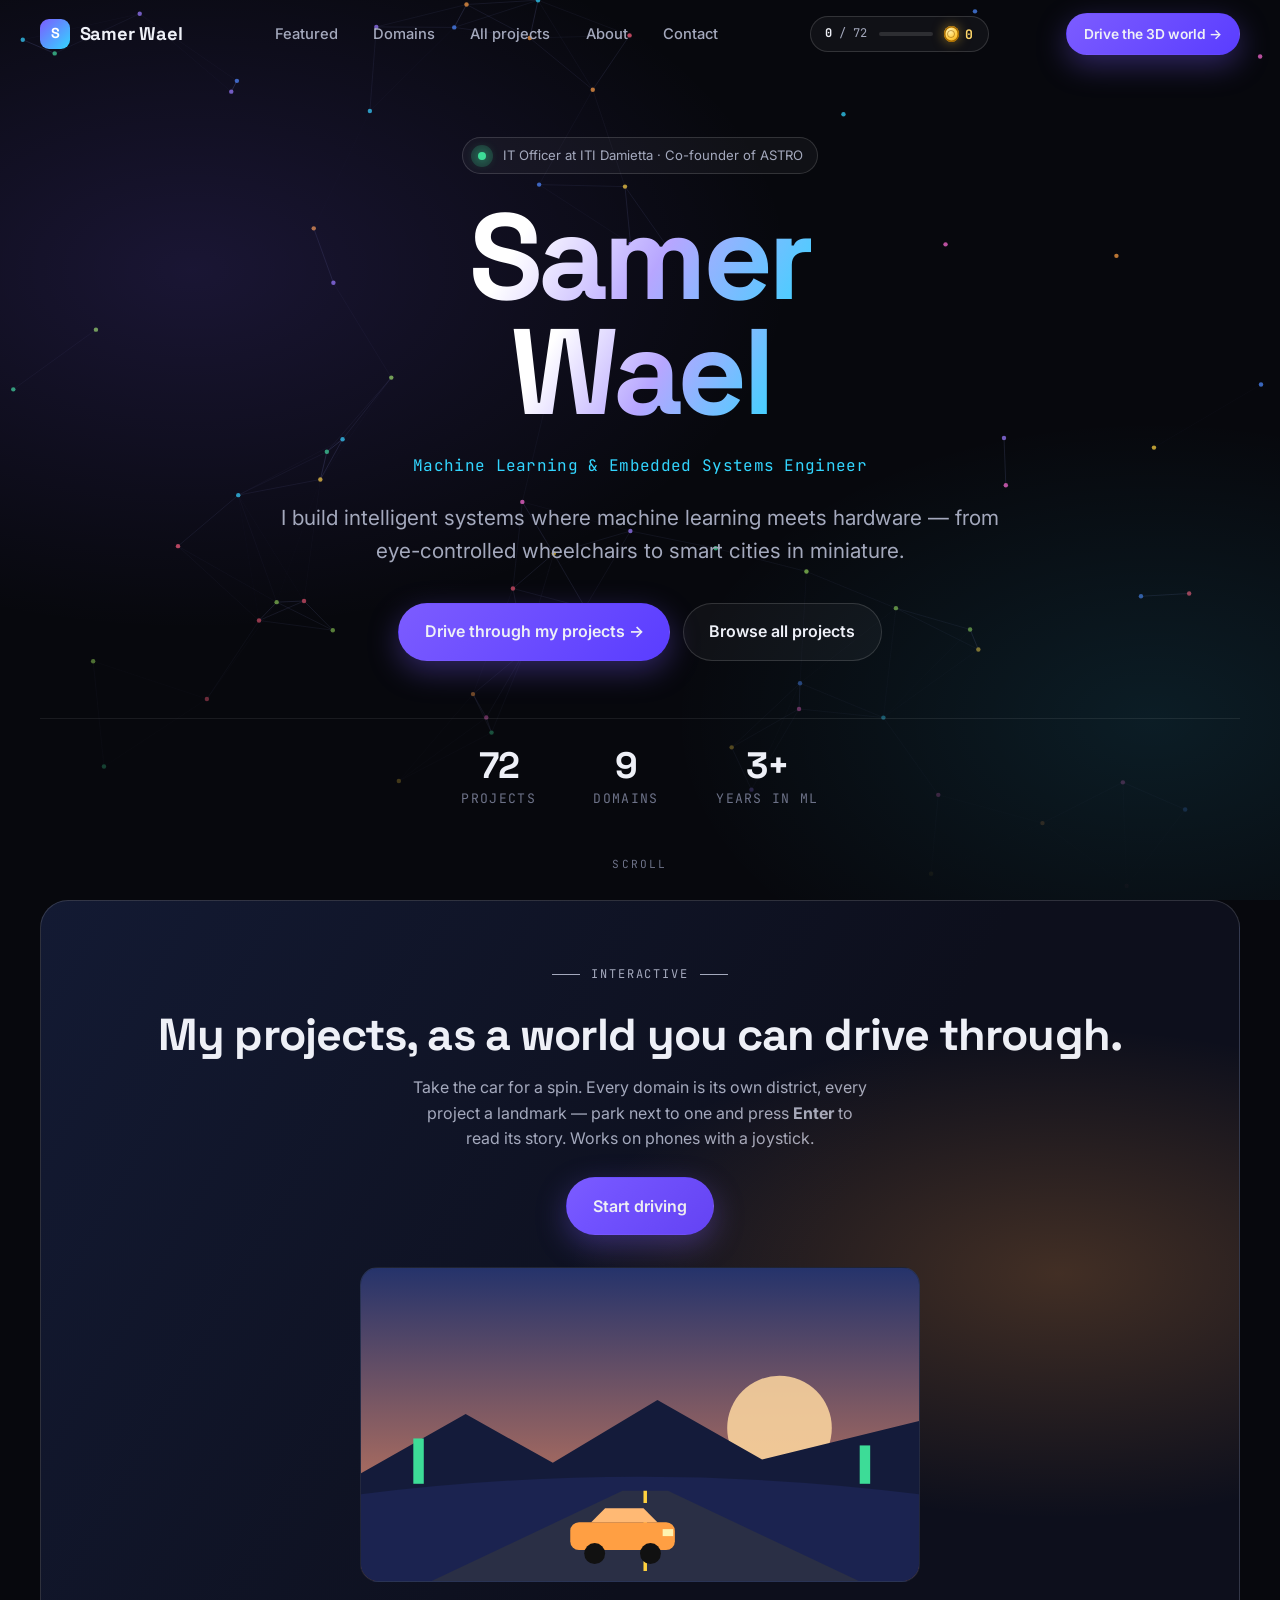
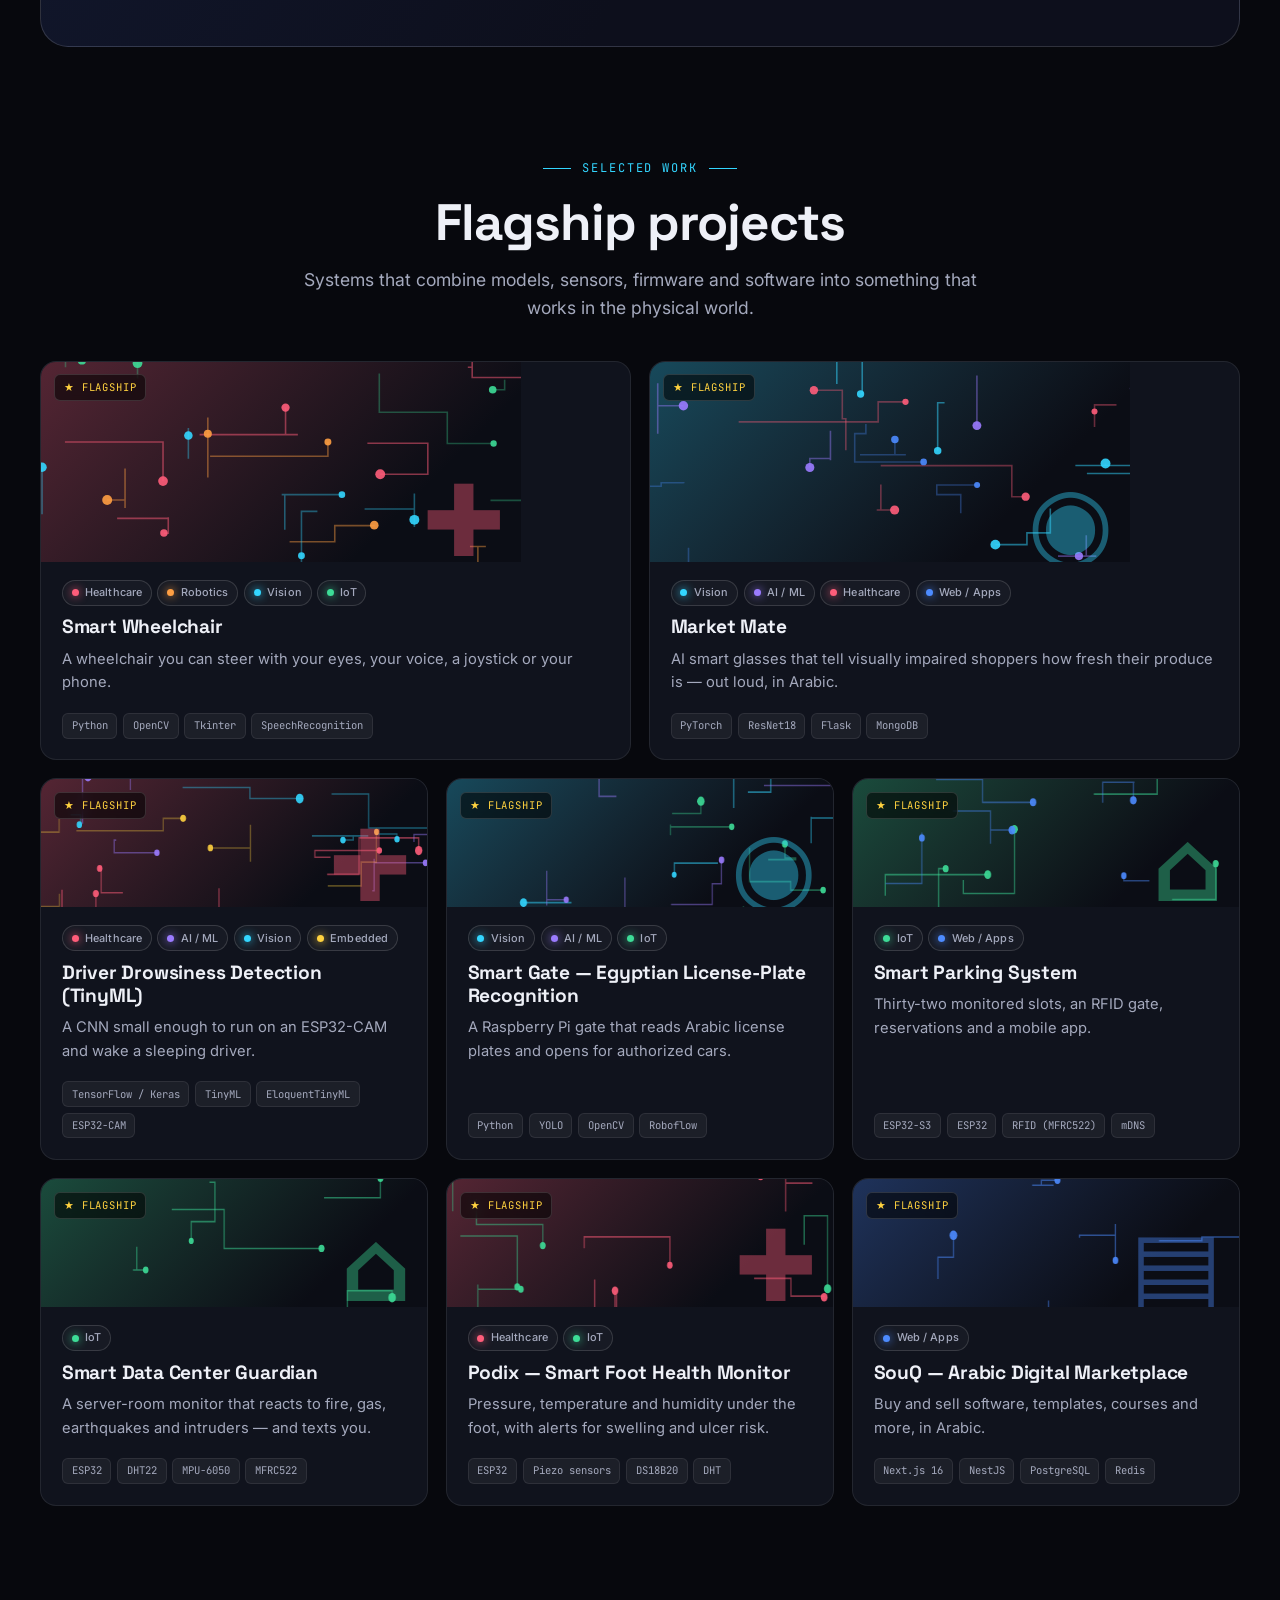
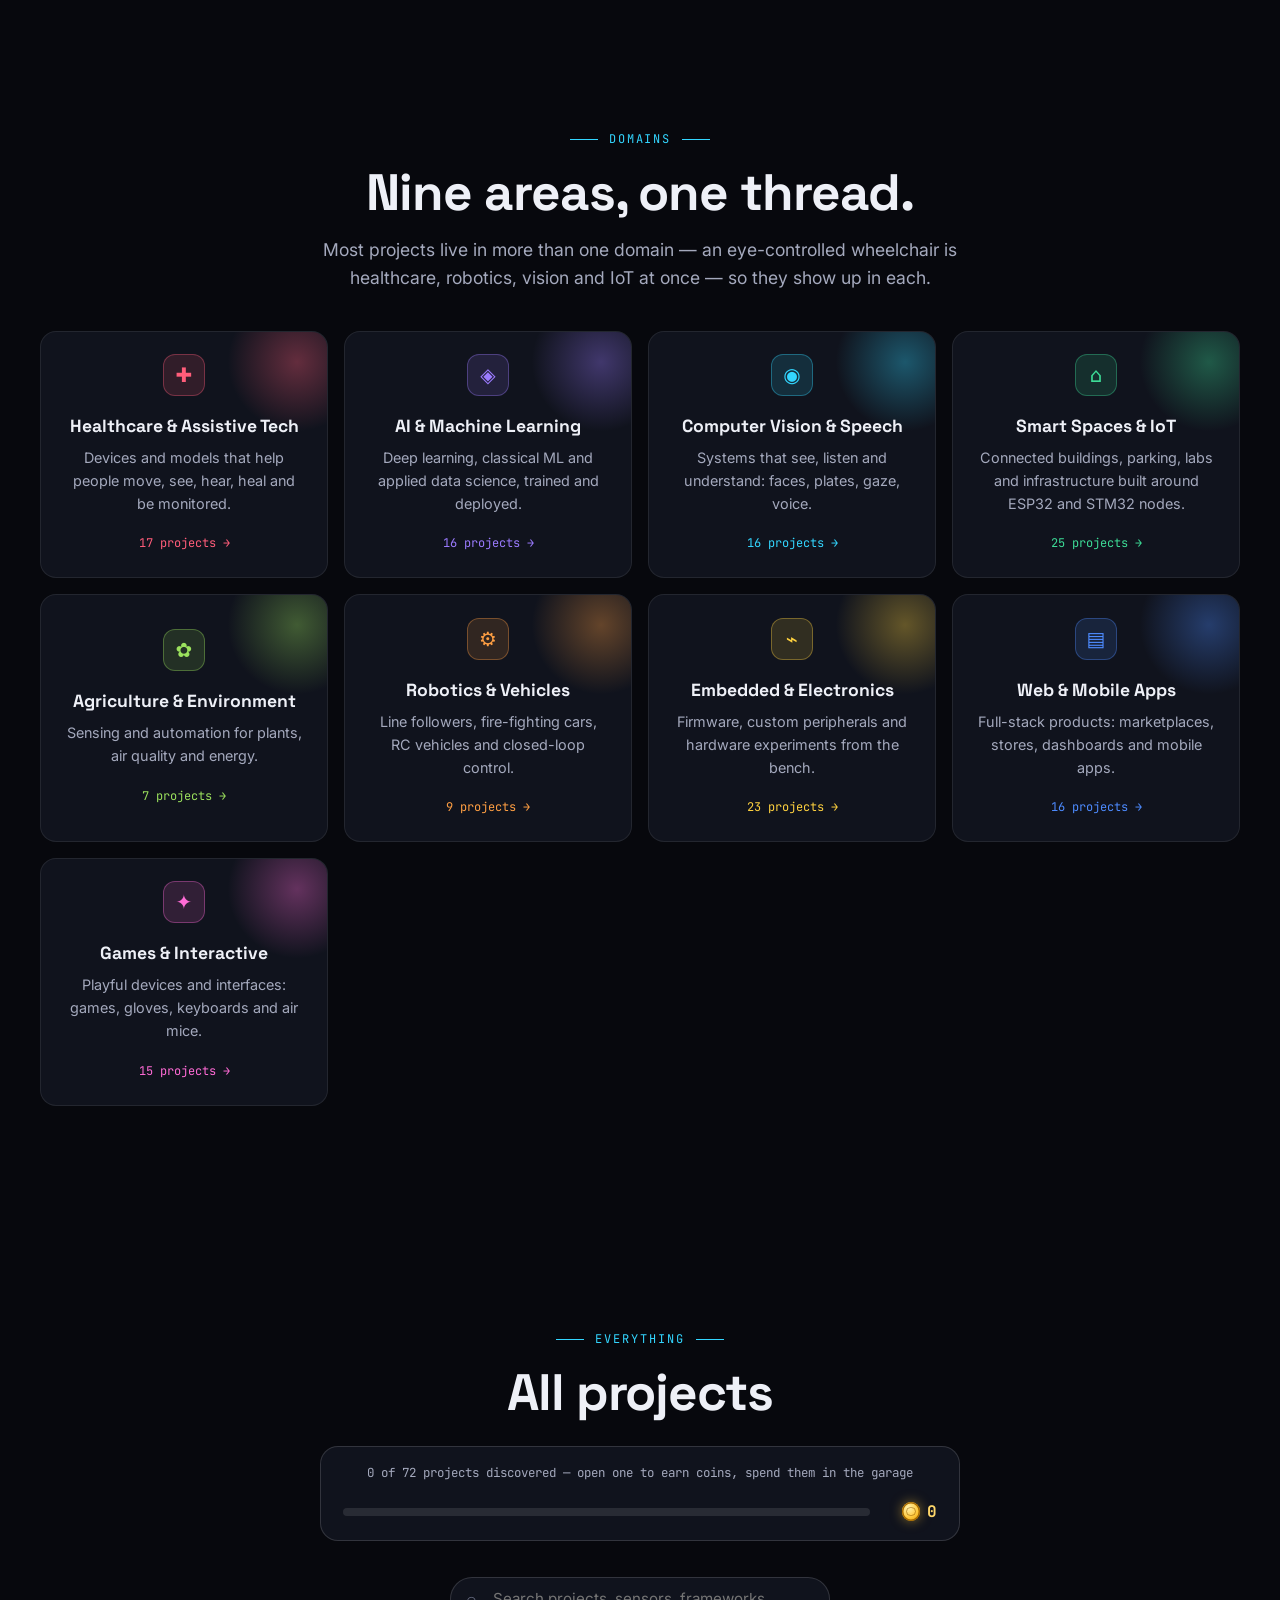
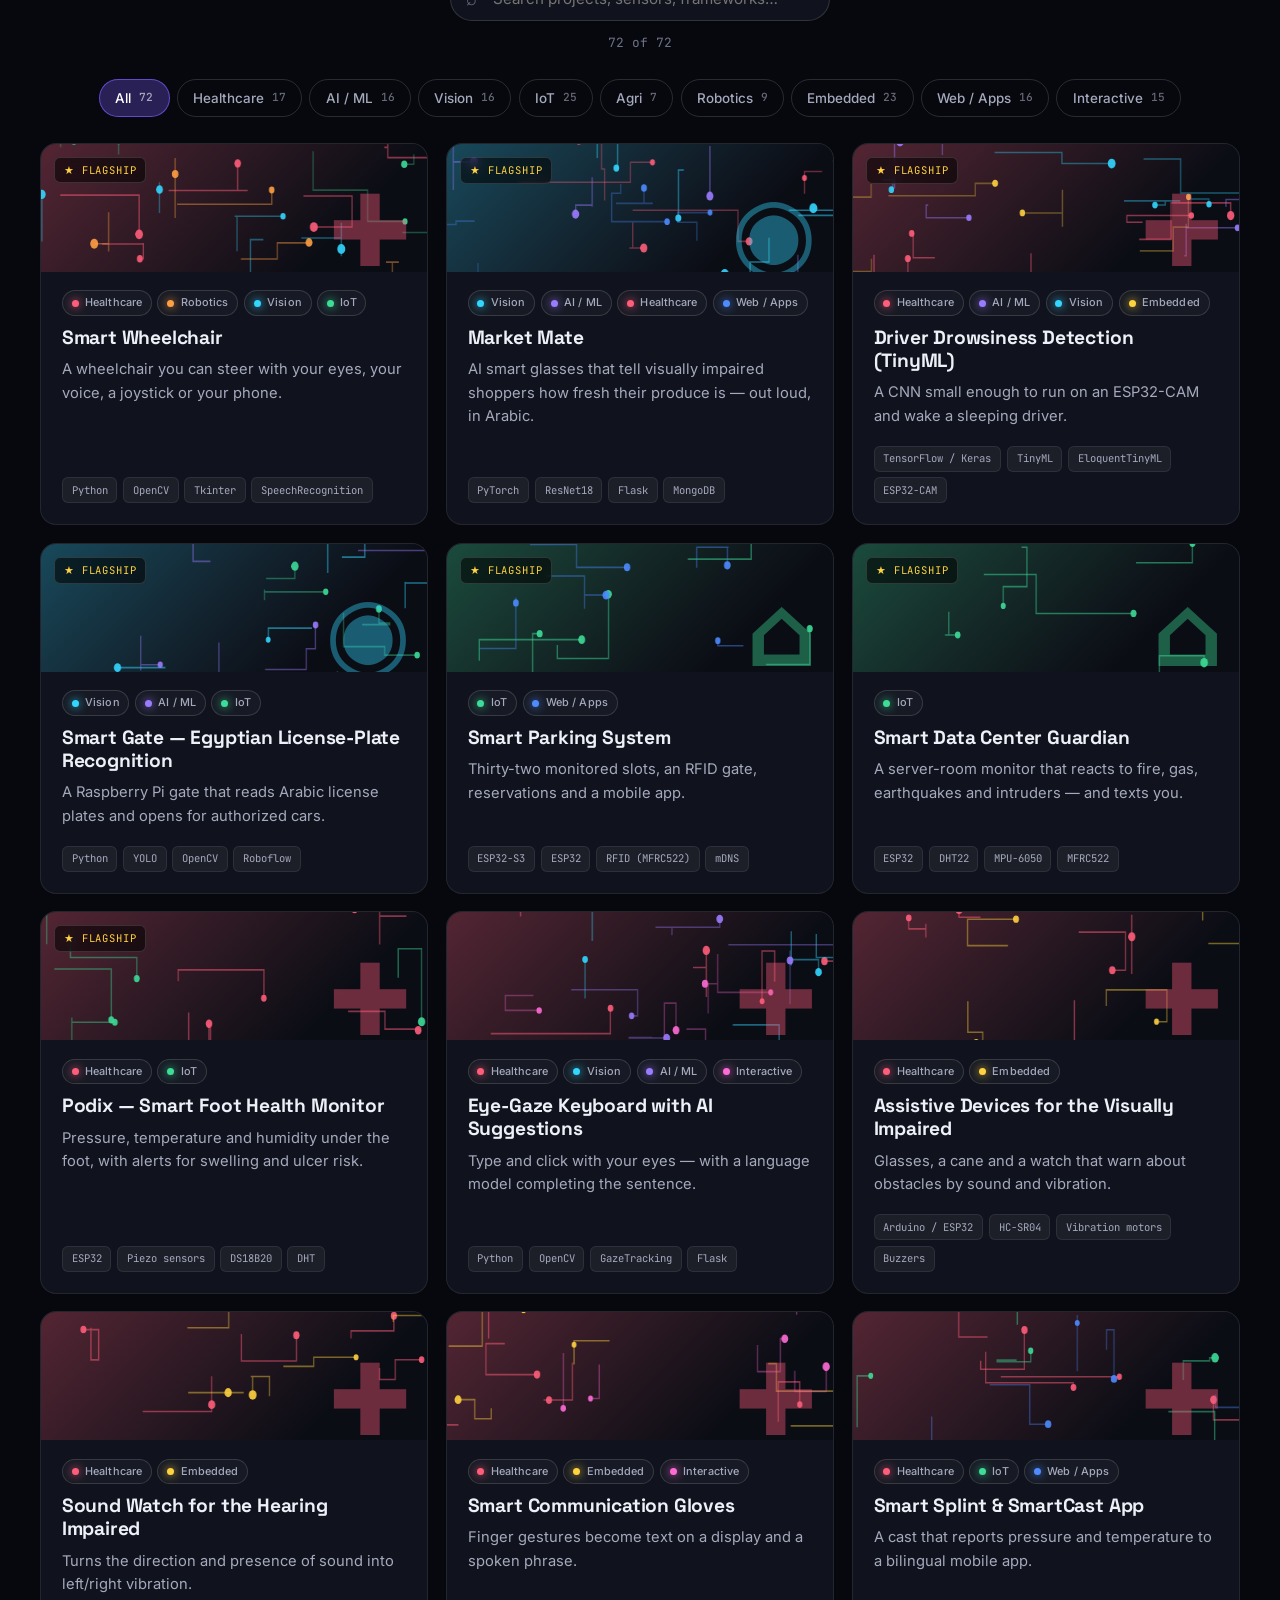
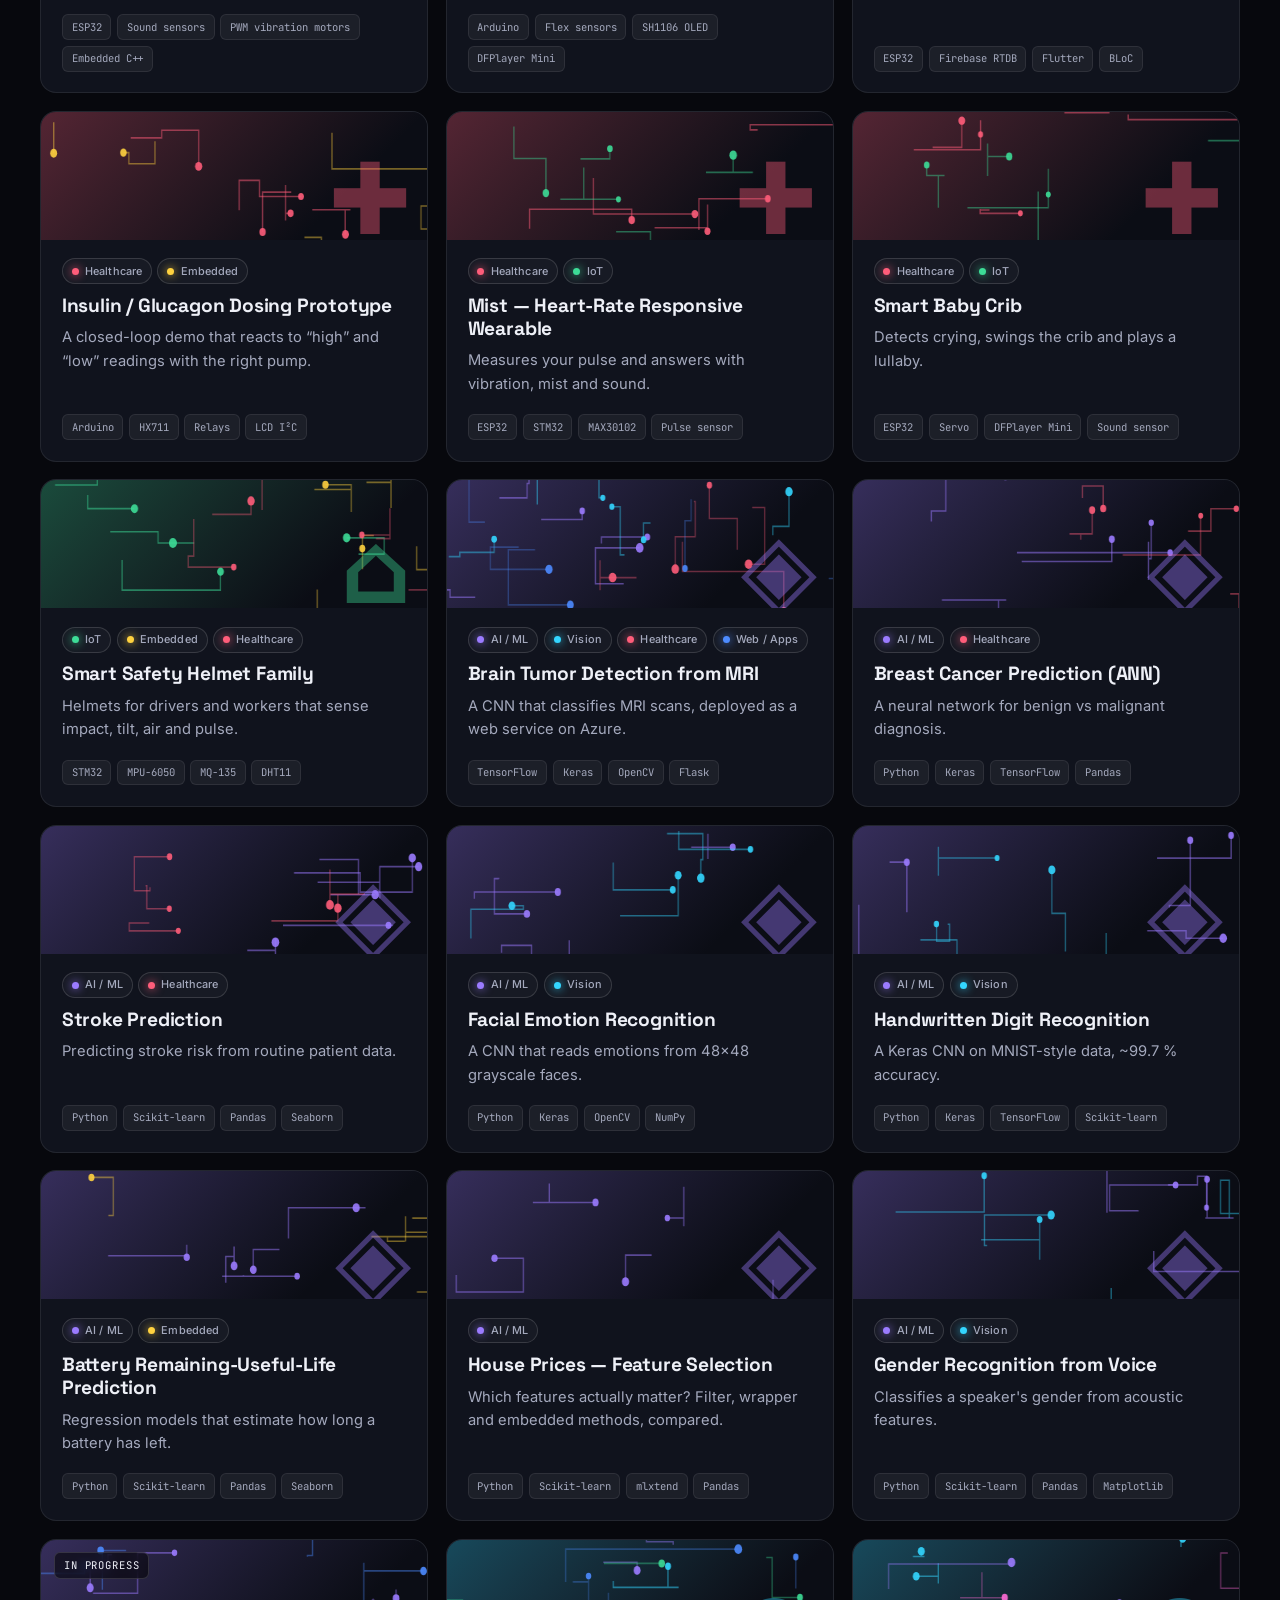
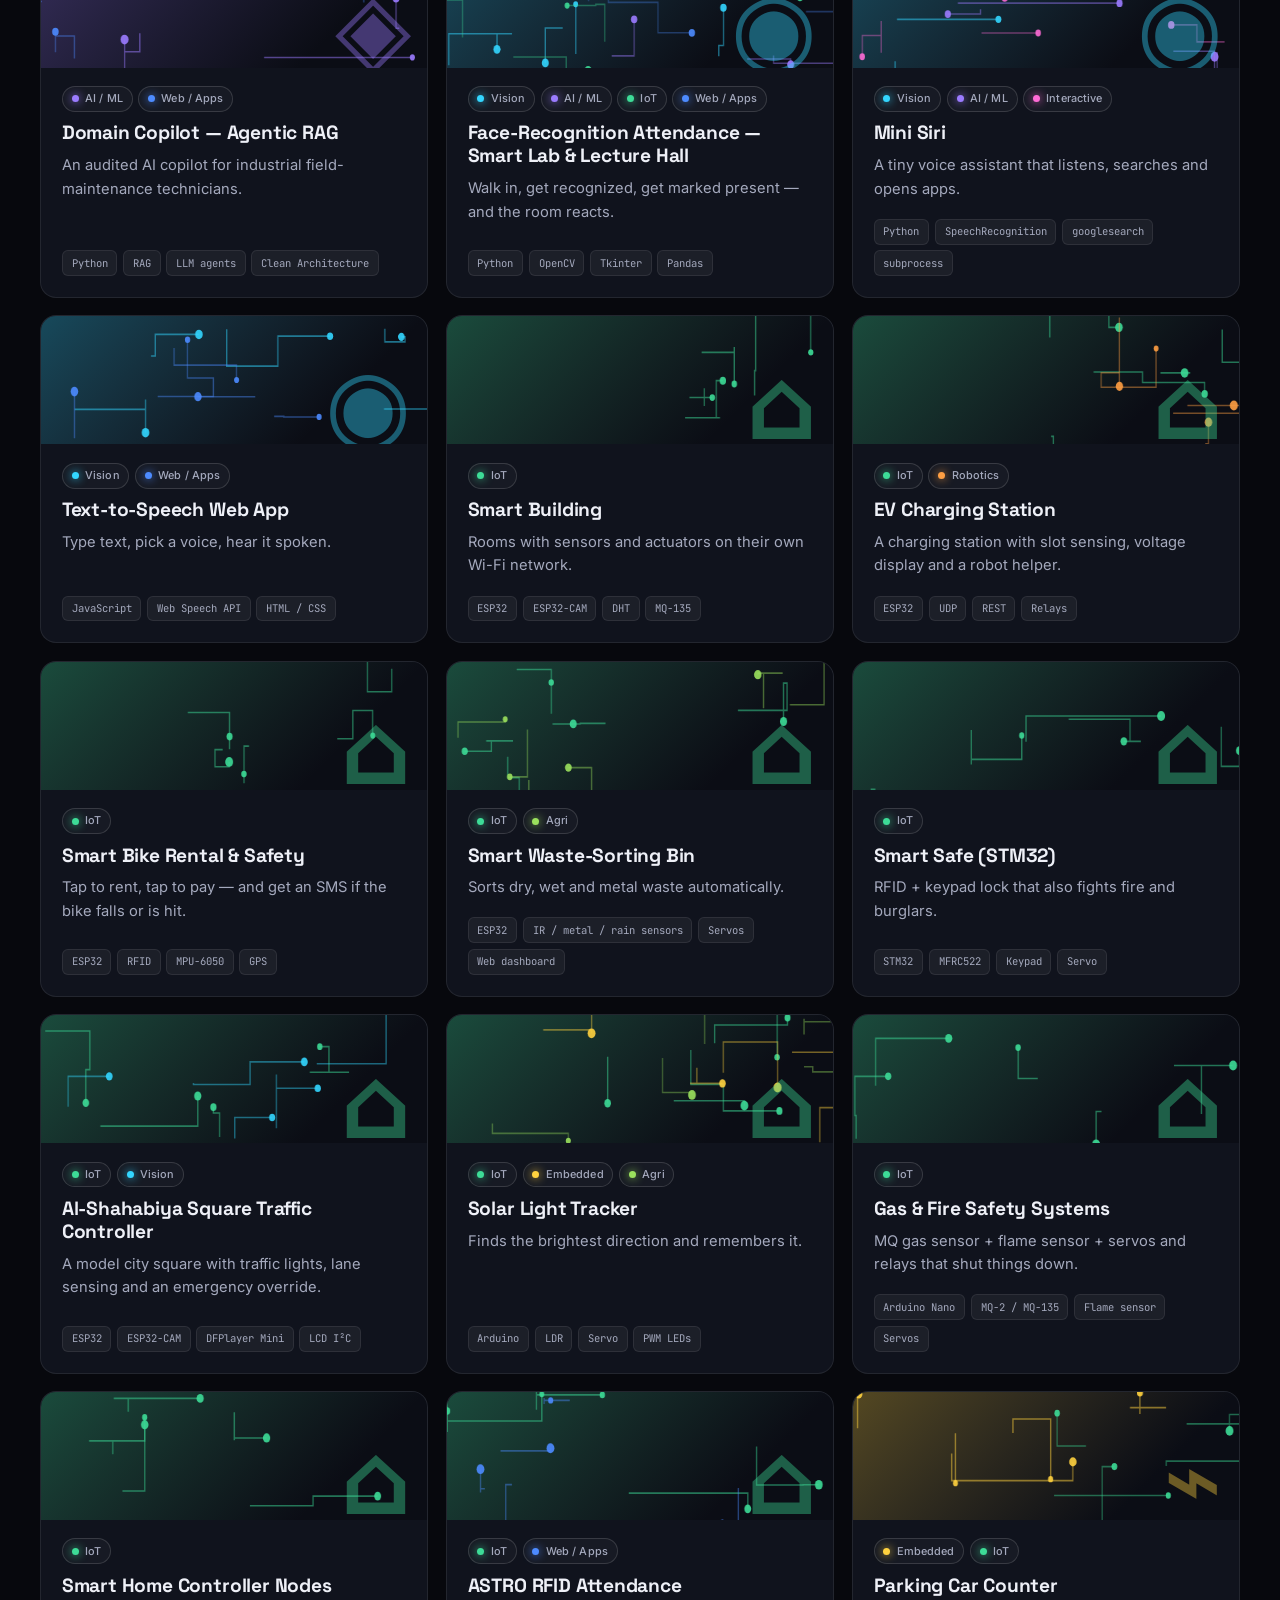
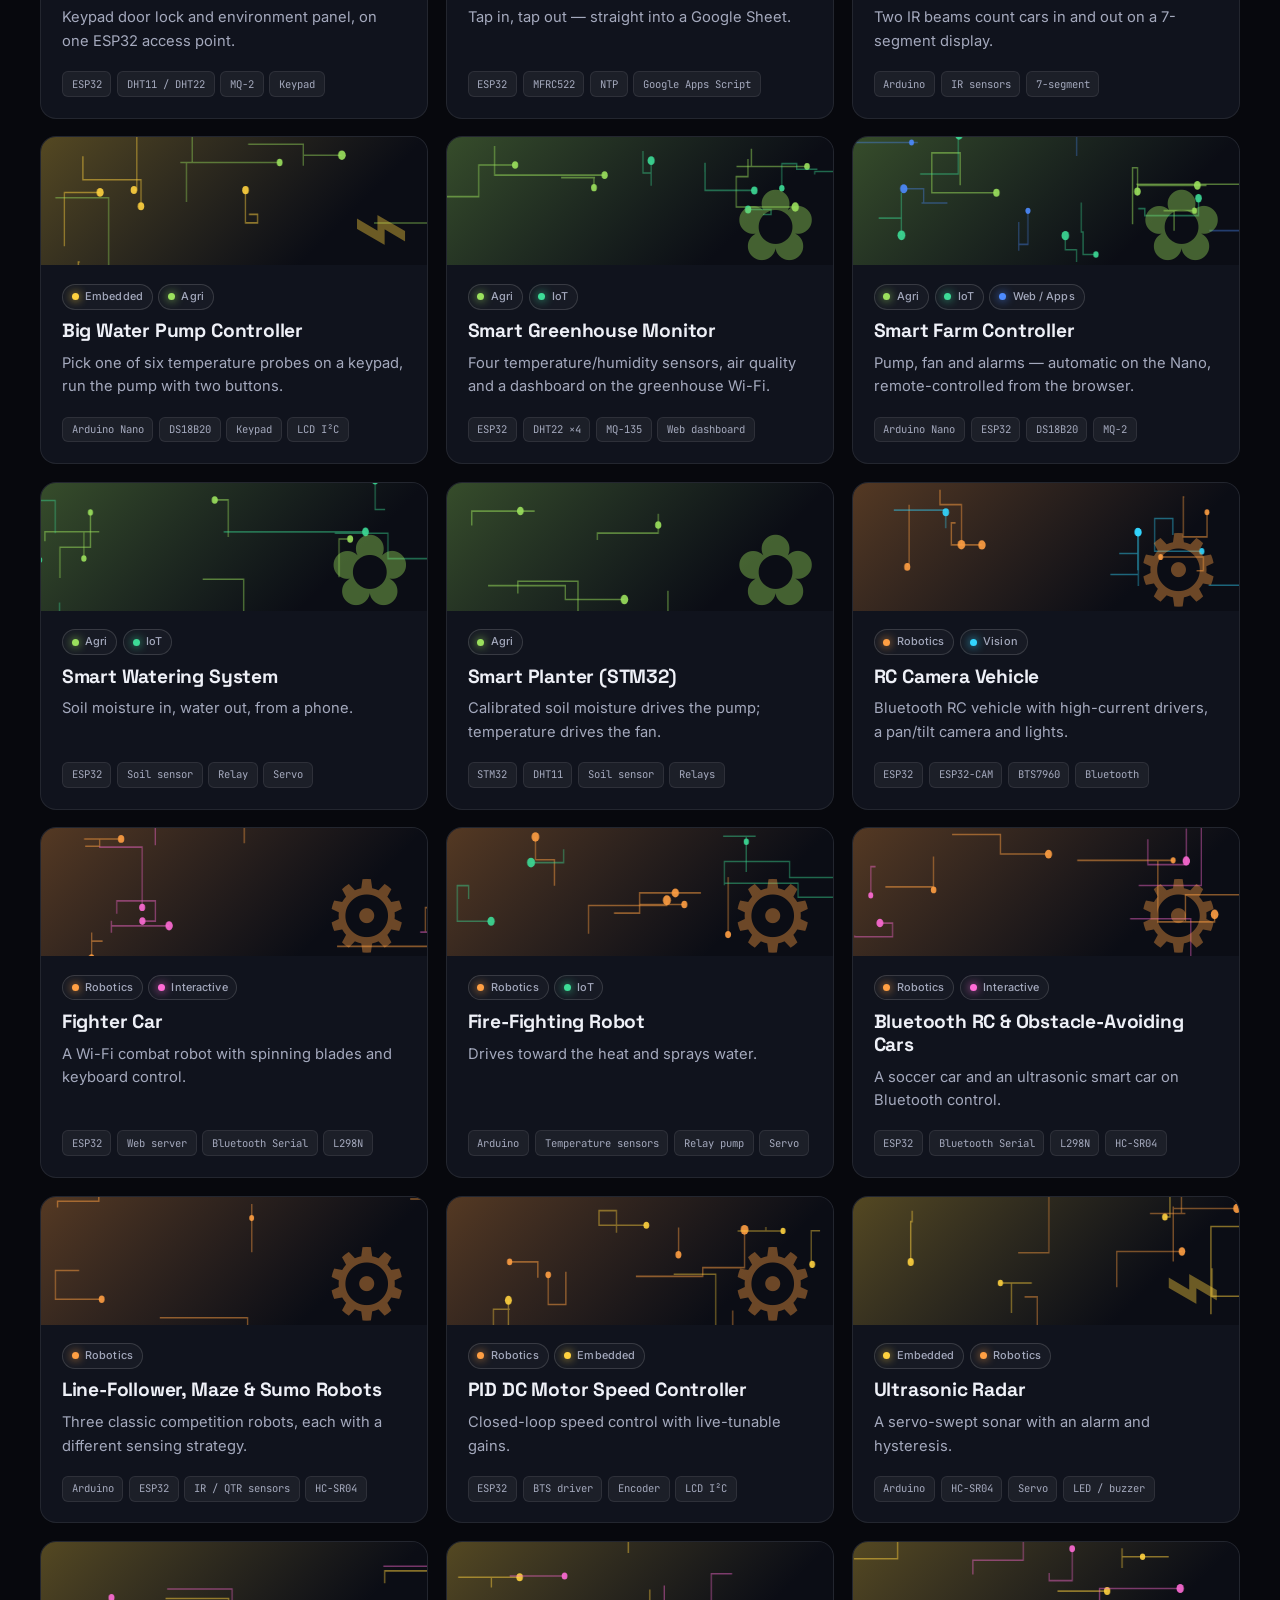
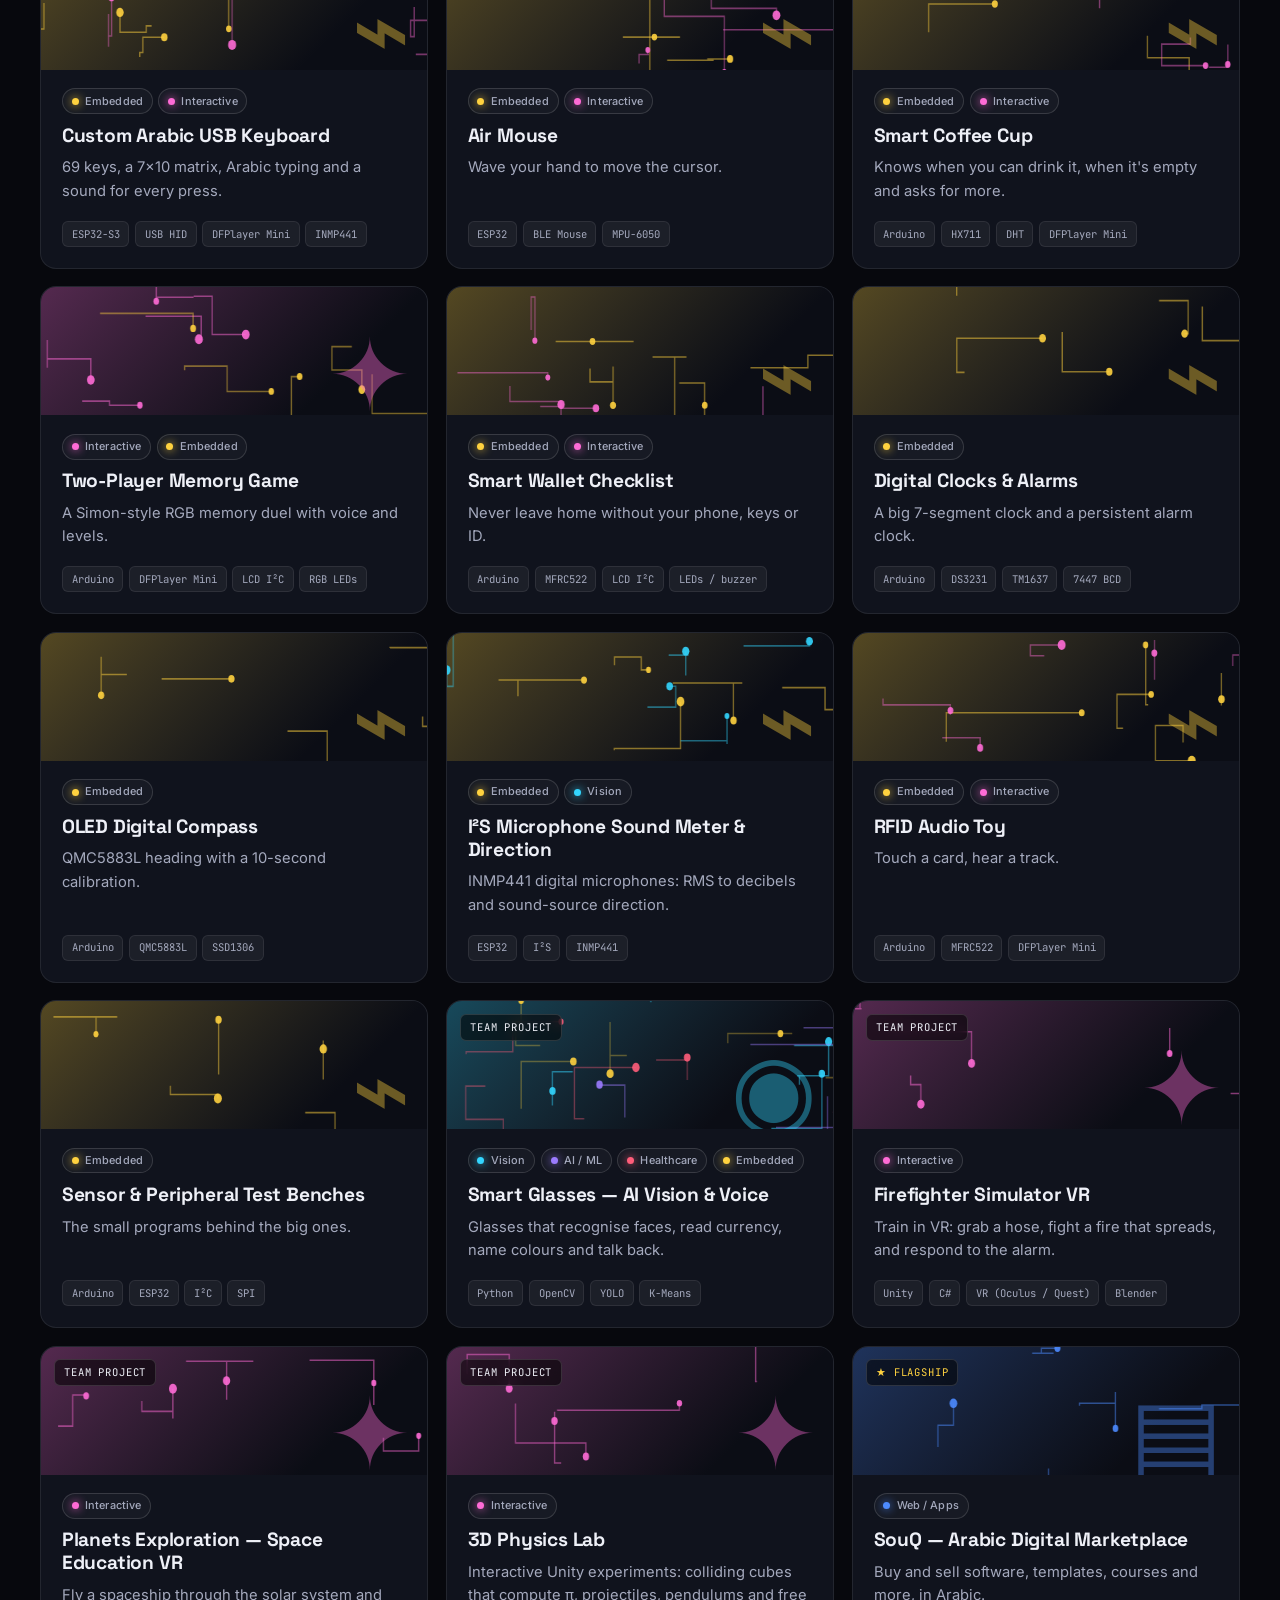
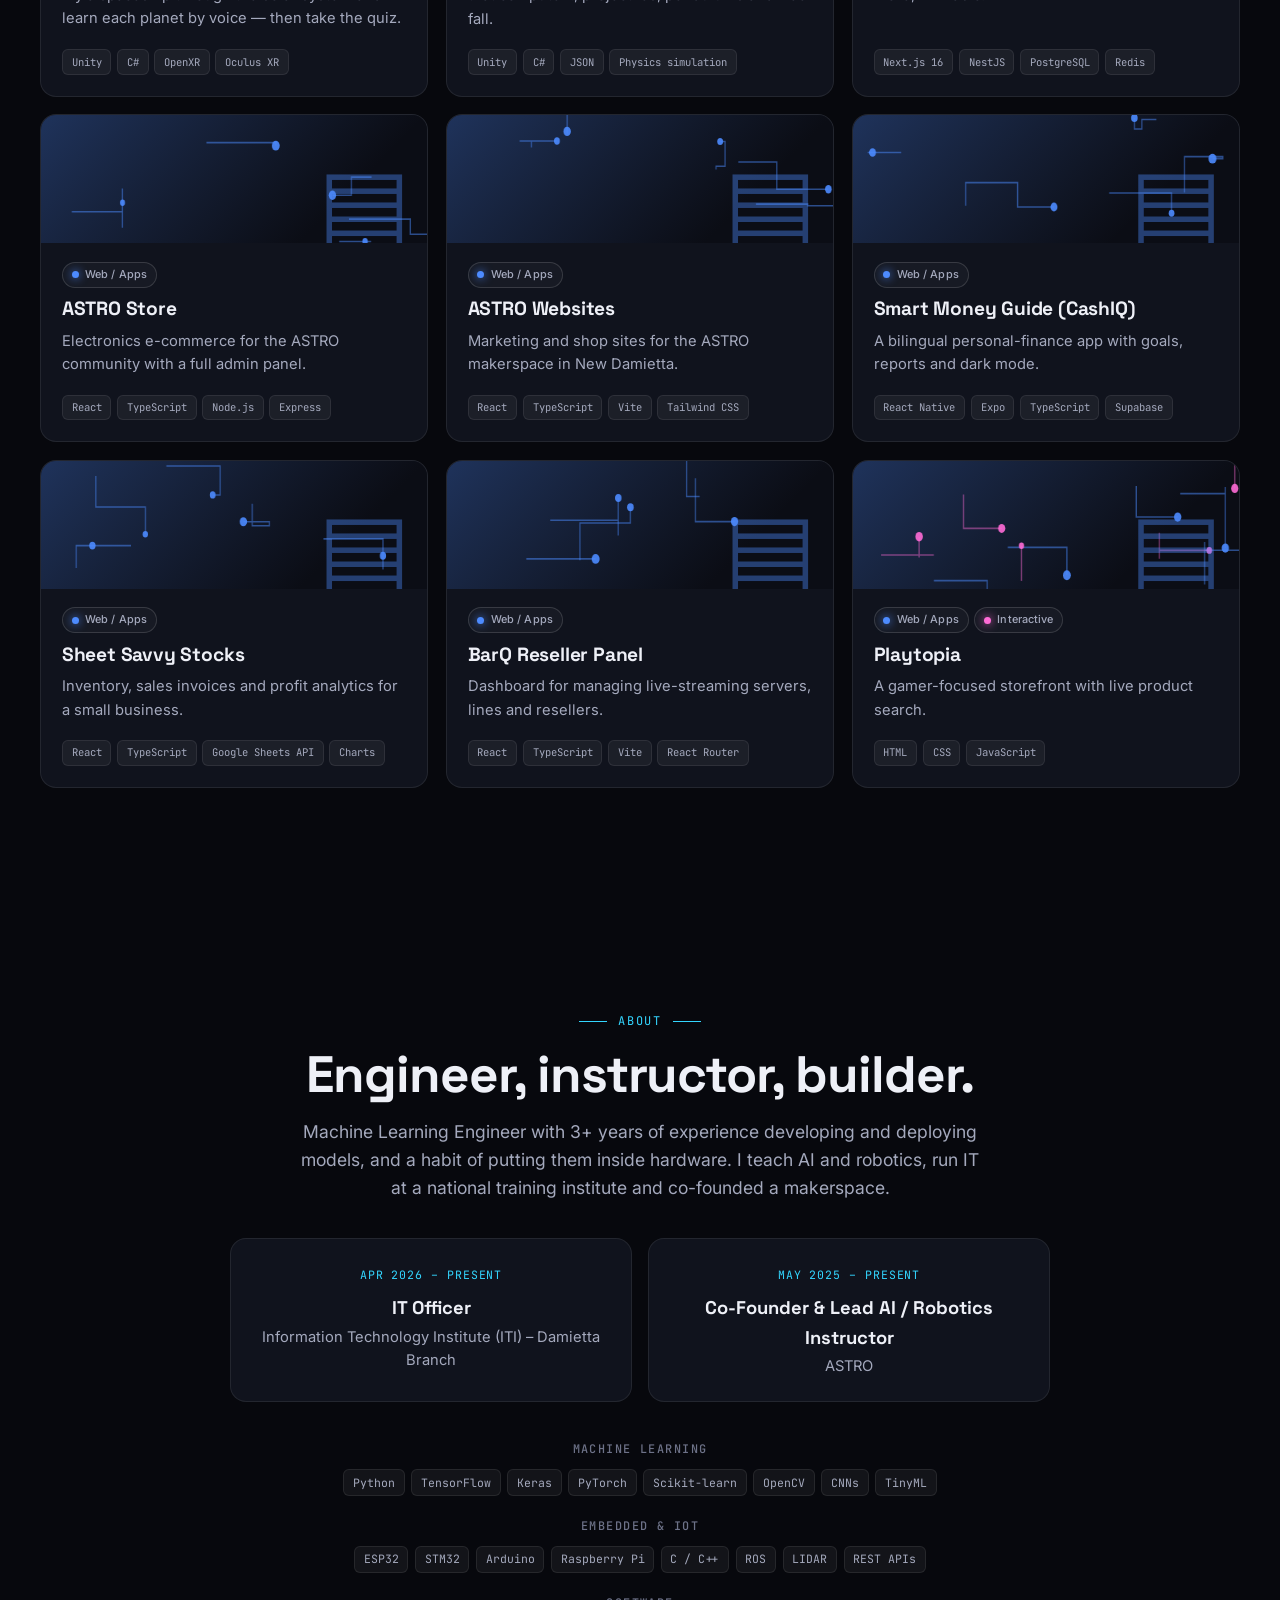
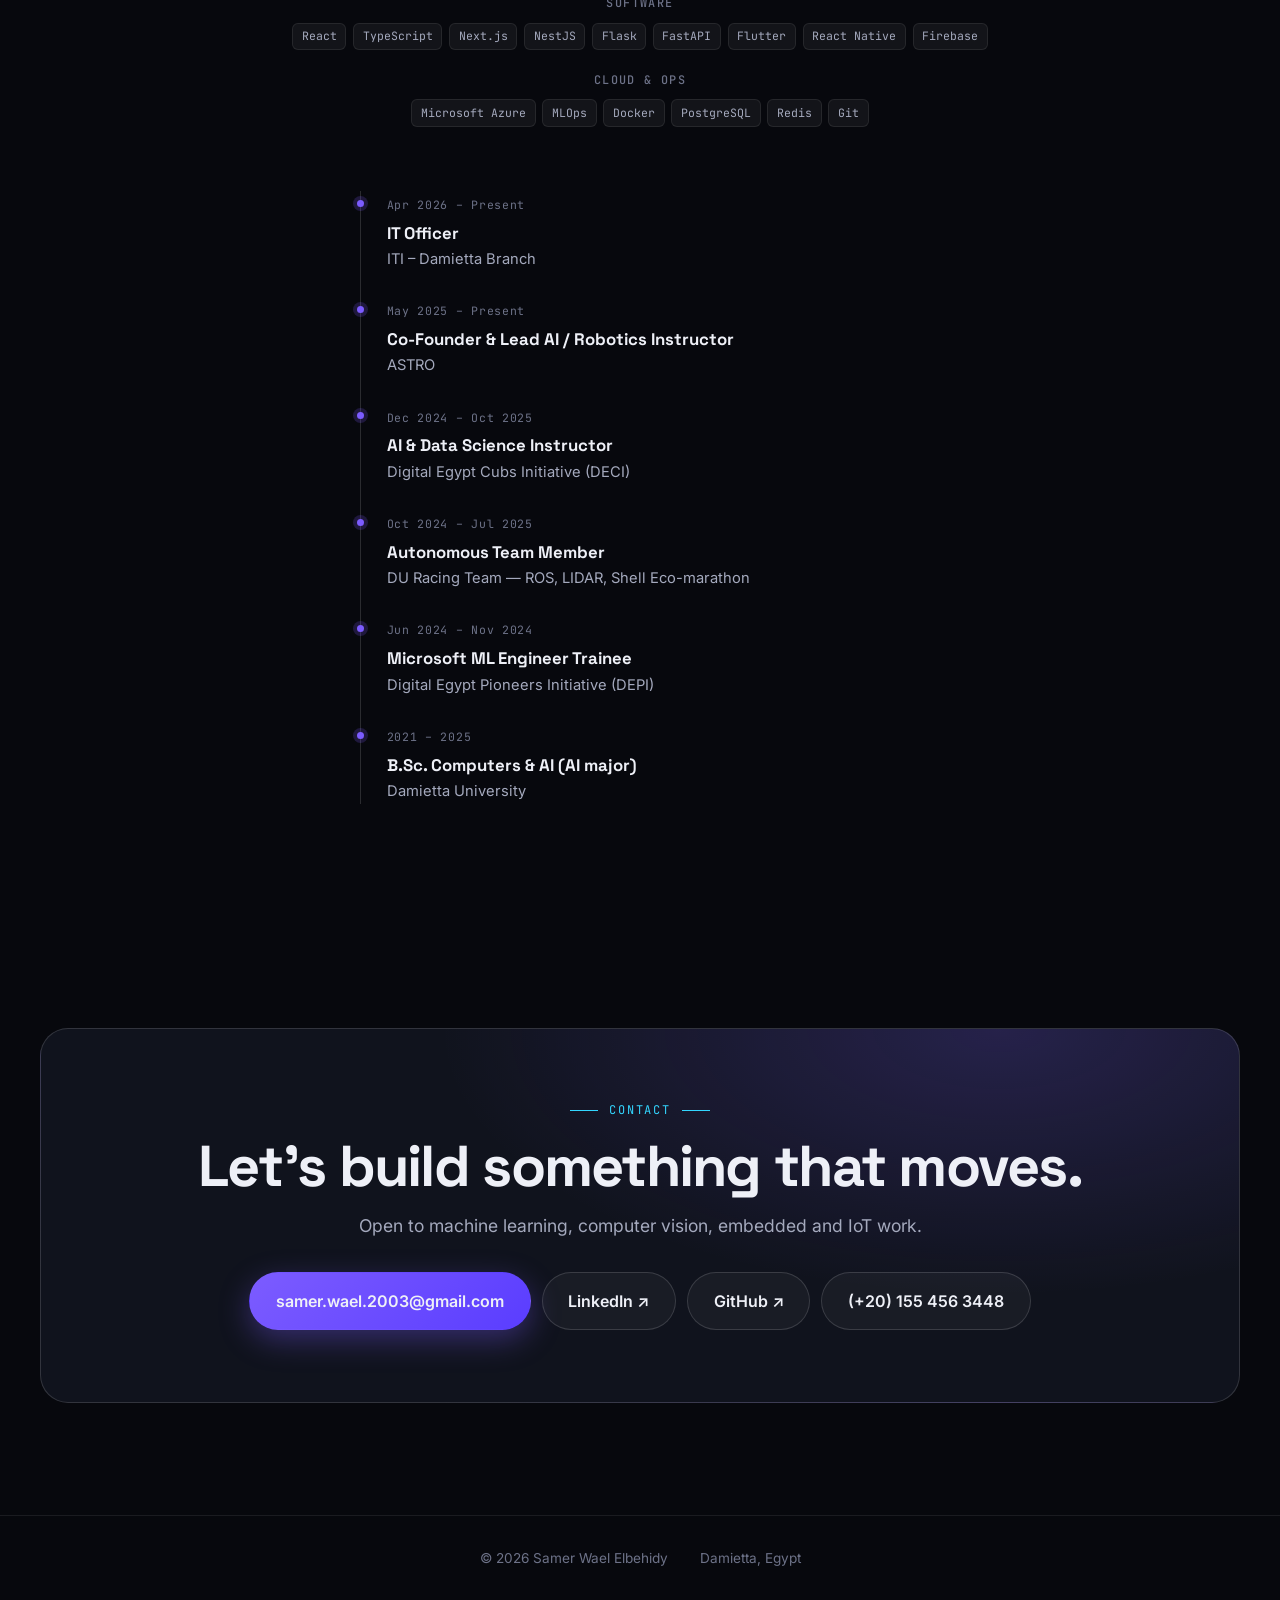
==== commit 99cb3890: "Game layer: discover projects for coins, collect coins, garage shop (paint, bodies, wheels, underglo" ====
--- a/index.html
+++ b/index.html
@@ -6,6 +6,7 @@
   <title>Samer Wael — Machine Learning & Embedded Systems Engineer</title>
   <meta name="description" content="Portfolio of Samer Wael Elbehidy: machine learning, computer vision, embedded systems, IoT and robotics projects — explore them in a 3D driving world.">
   <meta name="theme-color" content="#07080d">
+  <link rel="icon" href="data:image/svg+xml,%3Csvg xmlns=%27http://www.w3.org/2000/svg%27 viewBox=%270 0 32 32%27%3E%3Crect width=%2732%27 height=%2732%27 rx=%277%27 fill=%27%237c5cff%27/%3E%3Ctext x=%2716%27 y=%2723%27 font-size=%2719%27 font-family=%27Arial%27 font-weight=%27700%27 text-anchor=%27middle%27 fill=%27white%27%3ES%3C/text%3E%3C/svg%3E">
   <link rel="preconnect" href="https://fonts.googleapis.com">
   <link rel="preconnect" href="https://fonts.gstatic.com" crossorigin>
   <link href="https://fonts.googleapis.com/css2?family=Inter:wght@400;500;600&family=JetBrains+Mono:wght@400;500&family=Space+Grotesk:wght@500;600;700&display=swap" rel="stylesheet">
@@ -24,6 +25,7 @@
         <li><a href="#about">About</a></li>
         <li><a href="#contact">Contact</a></li>
       </ul>
+      <a class="wallet" id="wallet" href="world.html" title="Discover projects to earn coins, then spend them in the garage"><span class="w-prog"><b id="w-count">0</b> / <span id="w-total"></span></span><span class="w-bar"><i id="w-fill"></i></span><span class="w-coins"><i class="coin"></i><b id="w-coins">0</b></span></a>
       <a class="btn primary" href="world.html">Drive the 3D world →</a>
     </div>
   </header>
@@ -138,6 +140,7 @@
   <footer><div class="wrap"><span>© <span id="yr"></span> Samer Wael Elbehidy</span><span>Damietta, Egypt</span></div></footer>
 
   <script src="js/data.js"></script>
+  <script src="js/progress.js"></script>
   <script src="js/ui.js"></script>
   <script src="js/site.js"></script>
 </body>
--- a/css/modal.css
+++ b/css/modal.css
@@ -33,7 +33,7 @@
 .pm-title { font-family: var(--font-display); font-size: clamp(1.5rem, 3.4vw, 2.1rem); line-height: 1.15; margin: 0 2.5rem 0.5rem 0; letter-spacing: -0.01em; }
 .pm-tag { margin: 0; color: var(--text-2); font-size: 1.02rem; }
 .pm-close {
-  position: absolute; top: 1.1rem; right: 1.1rem; width: 38px; height: 38px;
+  position: absolute; z-index: 5; top: 1.1rem; right: 1.1rem; width: 38px; height: 38px;
   border-radius: 50%; border: 1px solid var(--line-2); background: rgba(255, 255, 255, 0.05);
   display: grid; place-items: center; font-size: 1.15rem; line-height: 1;
   transition: background 0.2s, transform 0.2s;
@@ -68,3 +68,12 @@
   .pm-head { padding: 1.4rem 1.25rem 0.75rem; }
   .pm-body { padding: 0.25rem 1.25rem 1.5rem; }
 }
+
+/* Coins + toasts ------------------------------------------------------ */
+.coin { display: inline-block; flex: none; width: 1.15em; height: 1.15em; border-radius: 50%; vertical-align: -0.2em; background: radial-gradient(circle at 35% 30%, #fff3b0, #ffc93c 55%, #d18b00); box-shadow: 0 0 0 1.5px #a86b00 inset, 0 0 12px rgba(255, 201, 60, 0.5); position: relative; }
+.coin::after { content: ''; position: absolute; inset: 24%; border-radius: 50%; border: 1.5px solid rgba(146, 90, 0, 0.55); }
+.toasts { position: fixed; z-index: 1200; top: 5.2rem; left: 50%; transform: translateX(-50%); display: grid; gap: 0.5rem; justify-items: center; pointer-events: none; width: min(92vw, 420px); }
+.toast { --c: var(--accent); display: flex; align-items: center; gap: 0.75rem; padding: 0.7rem 1.1rem 0.7rem 0.85rem; border-radius: 16px; background: rgba(10, 12, 24, 0.9); backdrop-filter: blur(14px); border: 1px solid color-mix(in srgb, var(--c) 55%, transparent); box-shadow: 0 16px 50px rgba(0, 0, 0, 0.5), 0 0 30px color-mix(in srgb, var(--c) 25%, transparent); opacity: 0; transform: translateY(-14px) scale(0.96); transition: opacity 0.35s, transform 0.45s var(--ease); font-size: 1.3rem; }
+.toast.in { opacity: 1; transform: none; }
+.toast b { display: block; font-family: var(--font-display); font-size: 1.05rem; line-height: 1.2; color: #ffd86b; }
+.toast span { display: block; font-size: 0.8rem; color: var(--text-2); font-family: var(--font-body); }
--- a/css/site.css
+++ b/css/site.css
@@ -129,3 +129,48 @@
 /* Reveal */
 .rv { opacity: 0; transform: translateY(22px); transition: opacity 0.7s var(--ease), transform 0.7s var(--ease); }
 .rv.in { opacity: 1; transform: none; }
+
+/* ---- Centered layout ---------------------------------------------------- */
+.eyebrow { justify-content: center; }
+.eyebrow::after { content: ''; width: 28px; height: 1px; background: currentColor; }
+h2.title, section .lead { text-align: center; }
+p.lead { margin-inline: auto; }
+.hero-in { text-align: center; }
+.hero p.lead { margin-inline: auto; }
+.hero-cta, .hero-stats, .contact-links, .tools { justify-content: center; }
+.hero-stats { gap: clamp(1.6rem, 5vw, 3.6rem); }
+.scroll-hint { left: 50%; }
+.drive-card { grid-template-columns: 1fr; text-align: center; justify-items: center; }
+.drive-card p { margin-inline: auto; }
+.drive-art { width: min(560px, 100%); }
+.domain { text-align: center; }
+.domain .ic { margin-inline: auto; }
+.filters { justify-content: center; }
+.search { margin-inline: auto; }
+.count { margin-left: 0; width: 100%; text-align: center; }
+.roles { justify-content: center; text-align: center; max-width: 820px; margin-inline: auto; }
+.about-grid { grid-template-columns: 1fr; max-width: 820px; margin-inline: auto; }
+.skill-group { text-align: center; }
+.skill-group div { justify-content: center; }
+.timeline { max-width: 560px; margin-inline: auto; width: 100%; }
+.contact-card { text-align: center; }
+footer .wrap { justify-content: center; text-align: center; gap: 0.4rem 2rem; }
+.nav-in { justify-content: space-between; }
+
+/* Game layer ------------------------------------------------------------ */
+.wallet { display: inline-flex; align-items: center; gap: 0.7rem; padding: 0.4rem 0.9rem; border-radius: 999px; border: 1px solid var(--line-2); background: rgba(255, 255, 255, 0.04); font-size: 0.82rem; transition: border-color 0.2s, background 0.2s; }
+.wallet:hover { border-color: rgba(255, 210, 63, 0.5); background: rgba(255, 210, 63, 0.06); }
+.w-prog { color: var(--text-2); font-family: var(--font-mono); font-size: 0.75rem; white-space: nowrap; }
+.w-prog b { color: var(--text); }
+.w-bar { width: 54px; height: 4px; border-radius: 4px; background: rgba(255, 255, 255, 0.12); overflow: hidden; }
+.w-bar i { display: block; height: 100%; width: 0; background: linear-gradient(90deg, var(--accent), var(--gold)); transition: width 0.5s var(--ease); }
+.w-coins { display: inline-flex; align-items: center; gap: 0.4rem; font-family: var(--font-mono); font-weight: 500; color: #ffd86b; }
+@media (max-width: 1040px) { .w-bar { display: none; } }
+@media (max-width: 620px) { .wallet .w-prog { display: none; } .nav .btn { display: none; } }
+.card.found::after { content: '✓'; position: absolute; top: 0.8rem; right: 0.8rem; z-index: 3; width: 26px; height: 26px; display: grid; place-items: center; border-radius: 50%; background: rgba(255, 210, 63, 0.16); border: 1px solid rgba(255, 210, 63, 0.6); color: #ffd86b; font-size: 0.8rem; font-weight: 700; }
+.quest { display: flex; flex-wrap: wrap; gap: 1rem 2rem; align-items: center; justify-content: center; margin: 1.6rem auto 0; padding: 1rem 1.4rem; max-width: 640px; border-radius: 18px; border: 1px solid var(--line-2); background: var(--surface); }
+.quest .q-bar { flex: 1 1 200px; height: 8px; border-radius: 8px; background: rgba(255, 255, 255, 0.1); overflow: hidden; }
+.quest .q-bar i { display: block; height: 100%; width: 0; background: linear-gradient(90deg, var(--accent), var(--accent-2), var(--gold)); transition: width 0.6s var(--ease); }
+.quest small { font-family: var(--font-mono); color: var(--text-2); font-size: 0.78rem; }
+.logo, .nav-links a, .nav .btn, .wallet { white-space: nowrap; }
+@media (max-width: 1040px) { .nav-links { display: none; } }
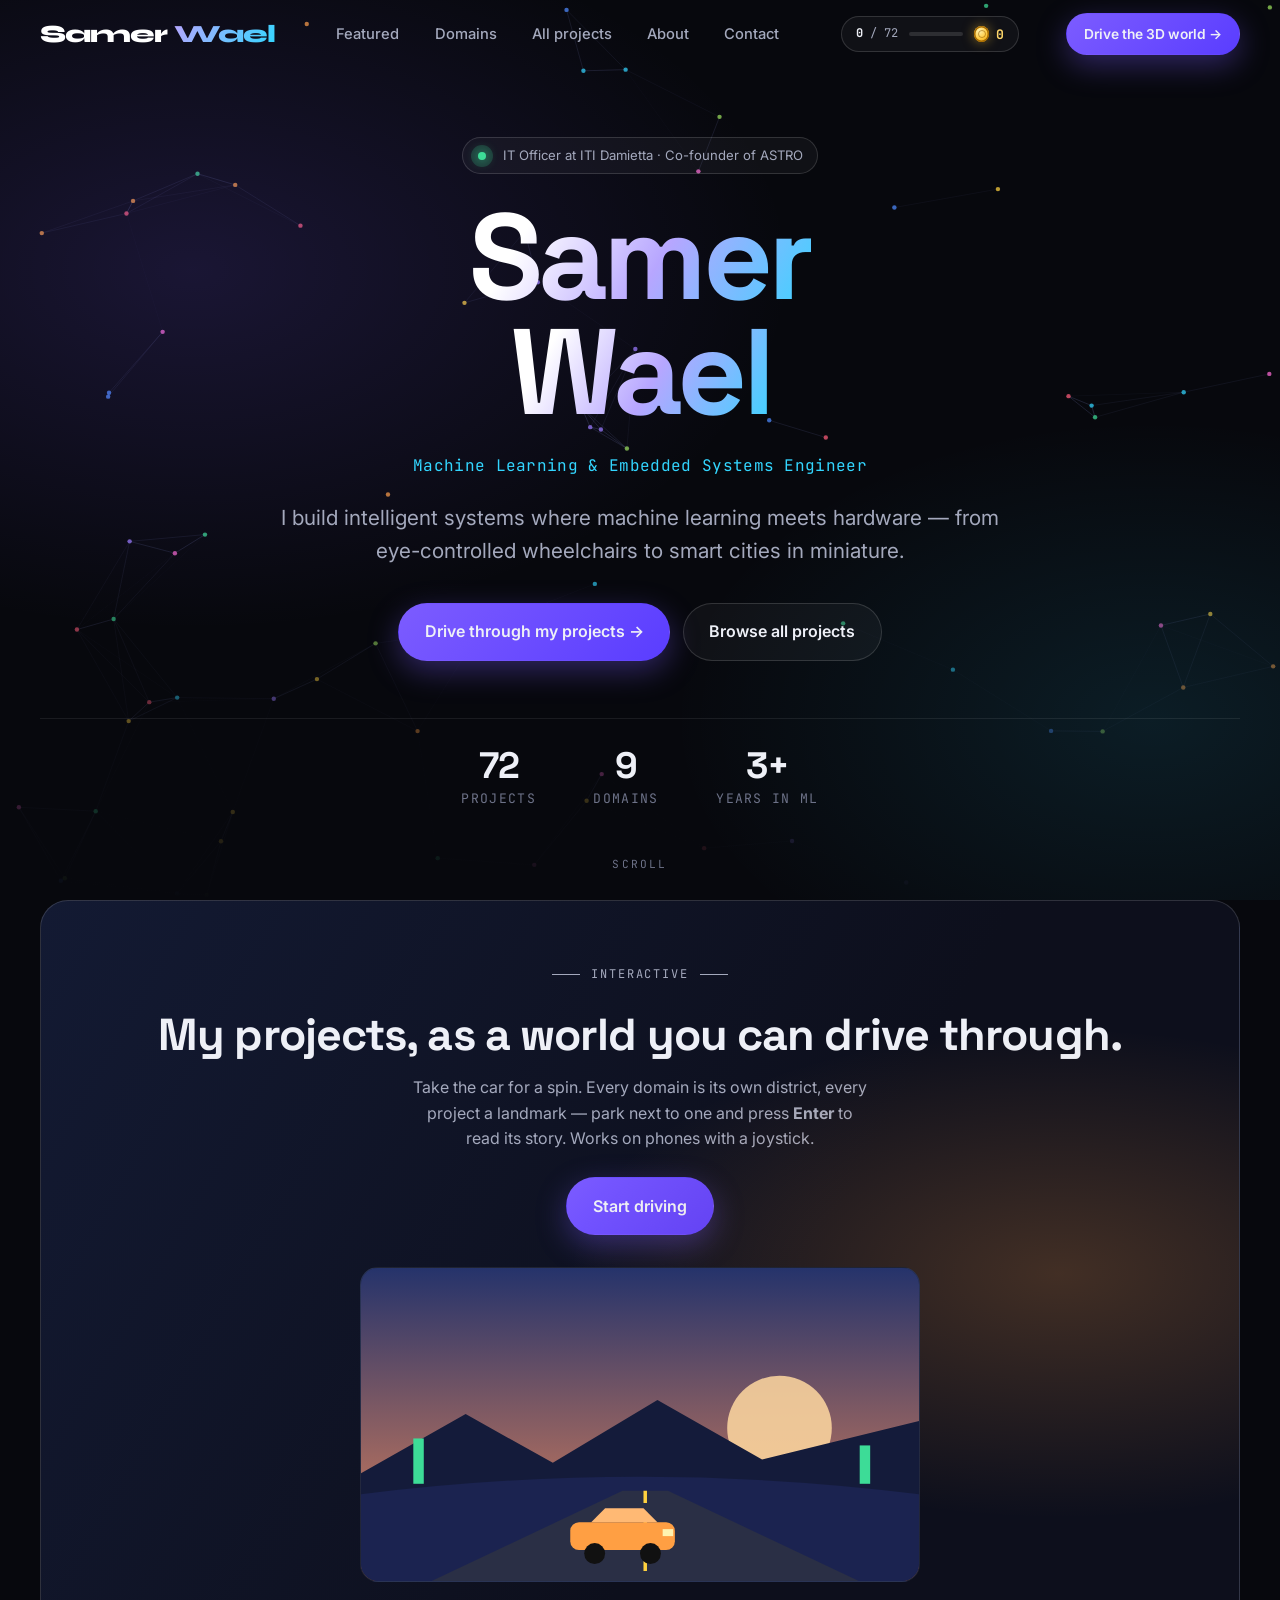
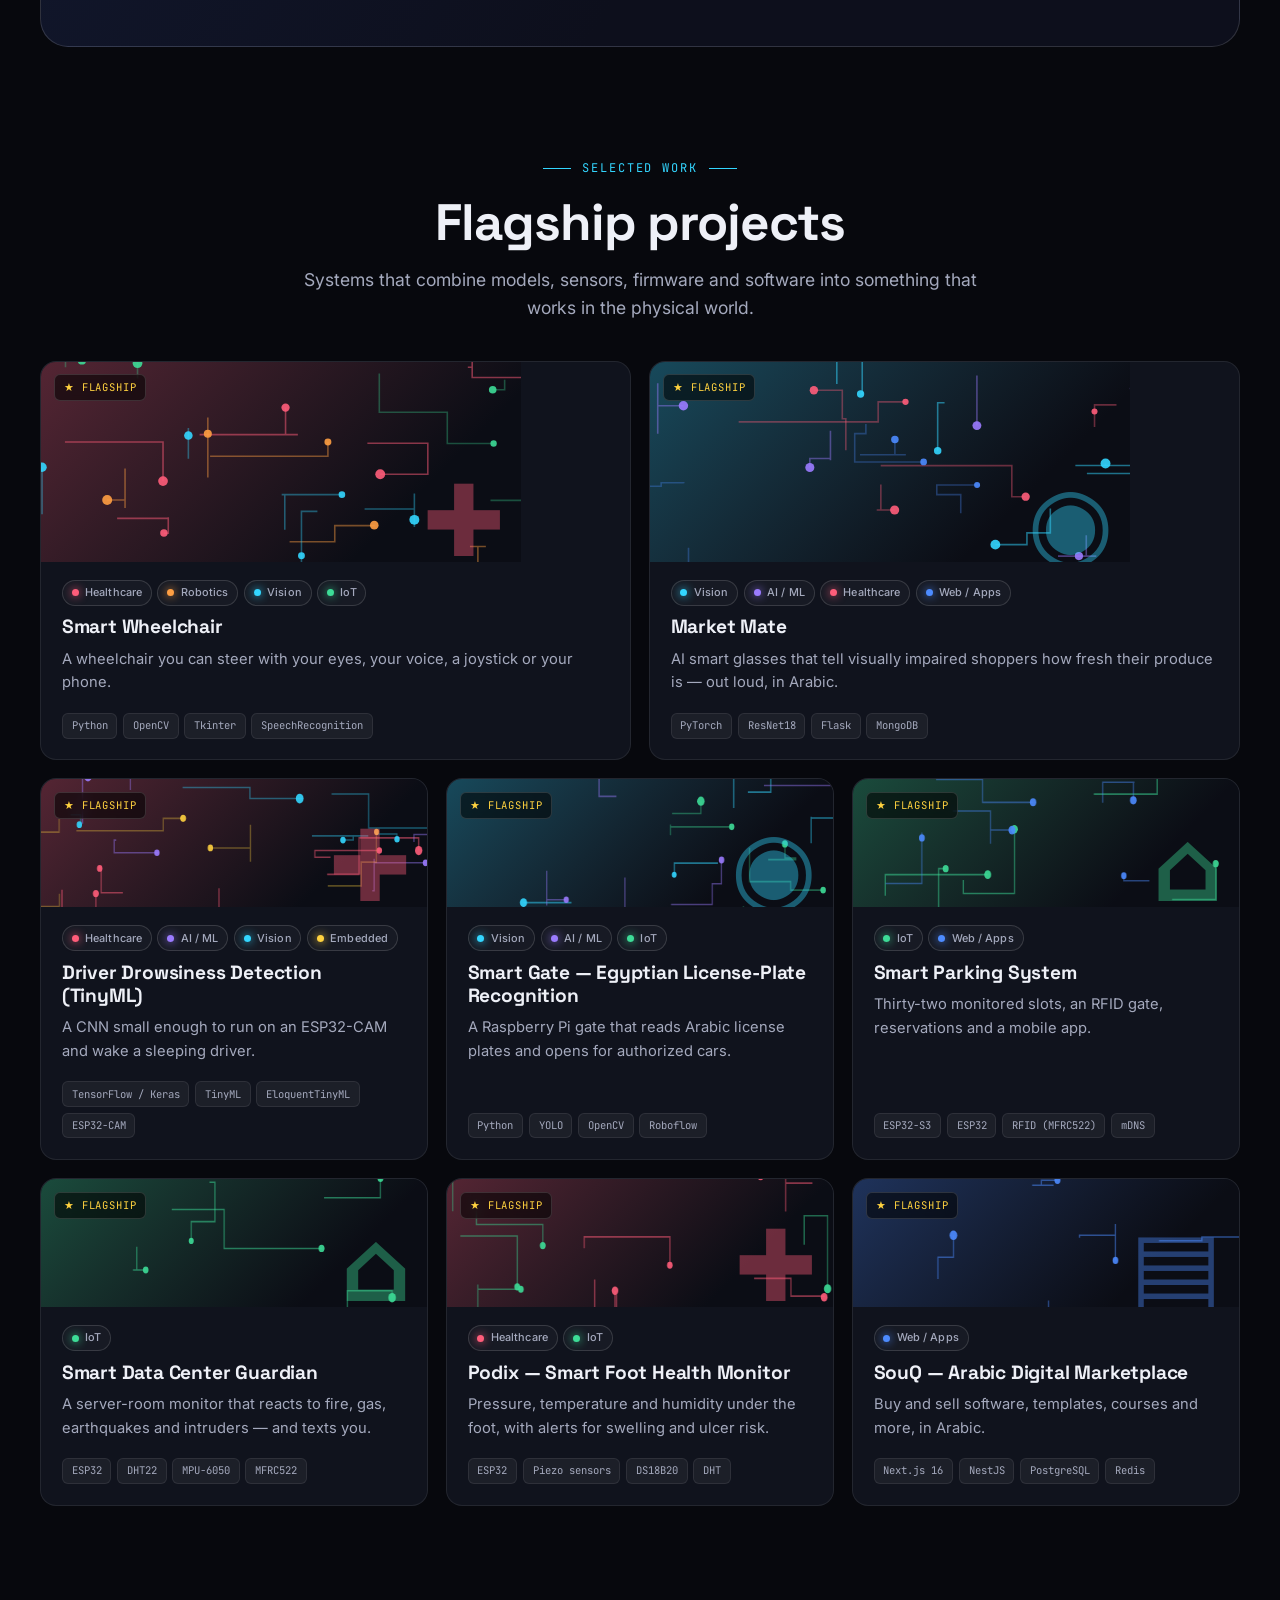
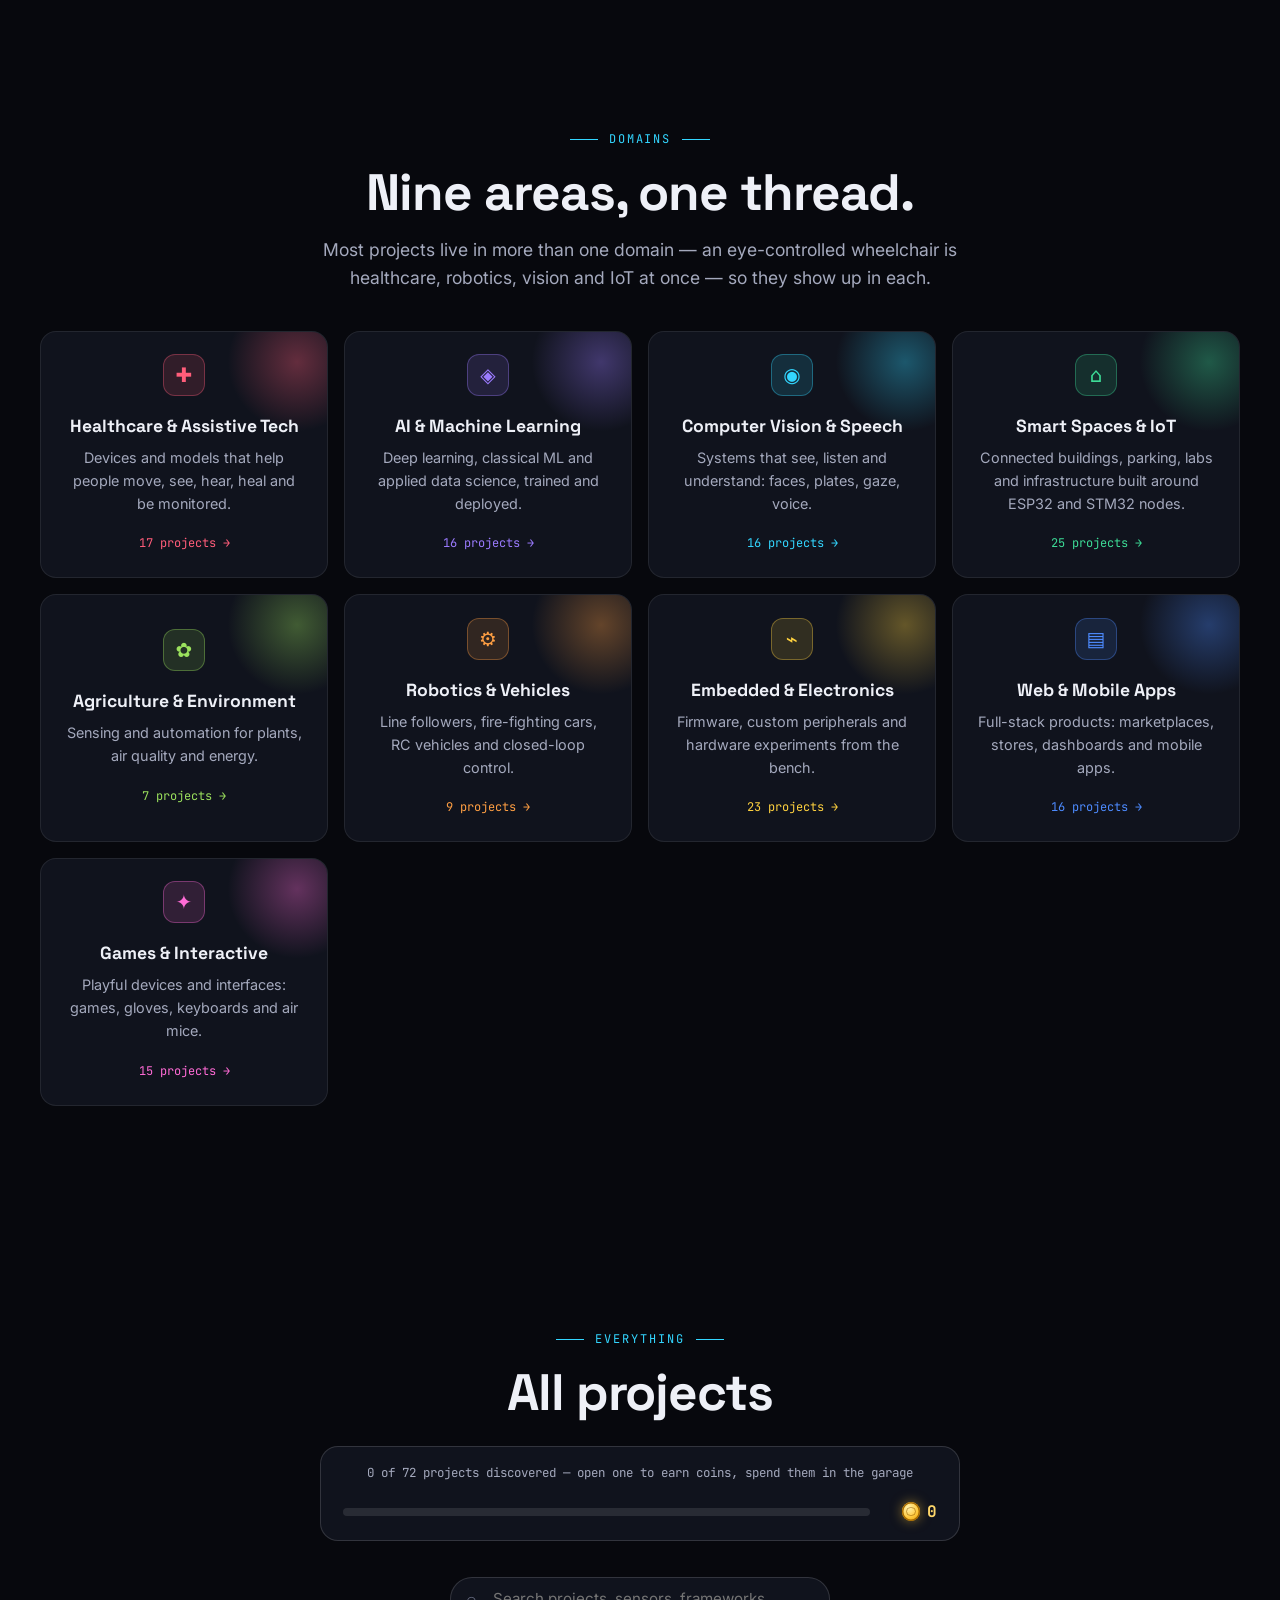
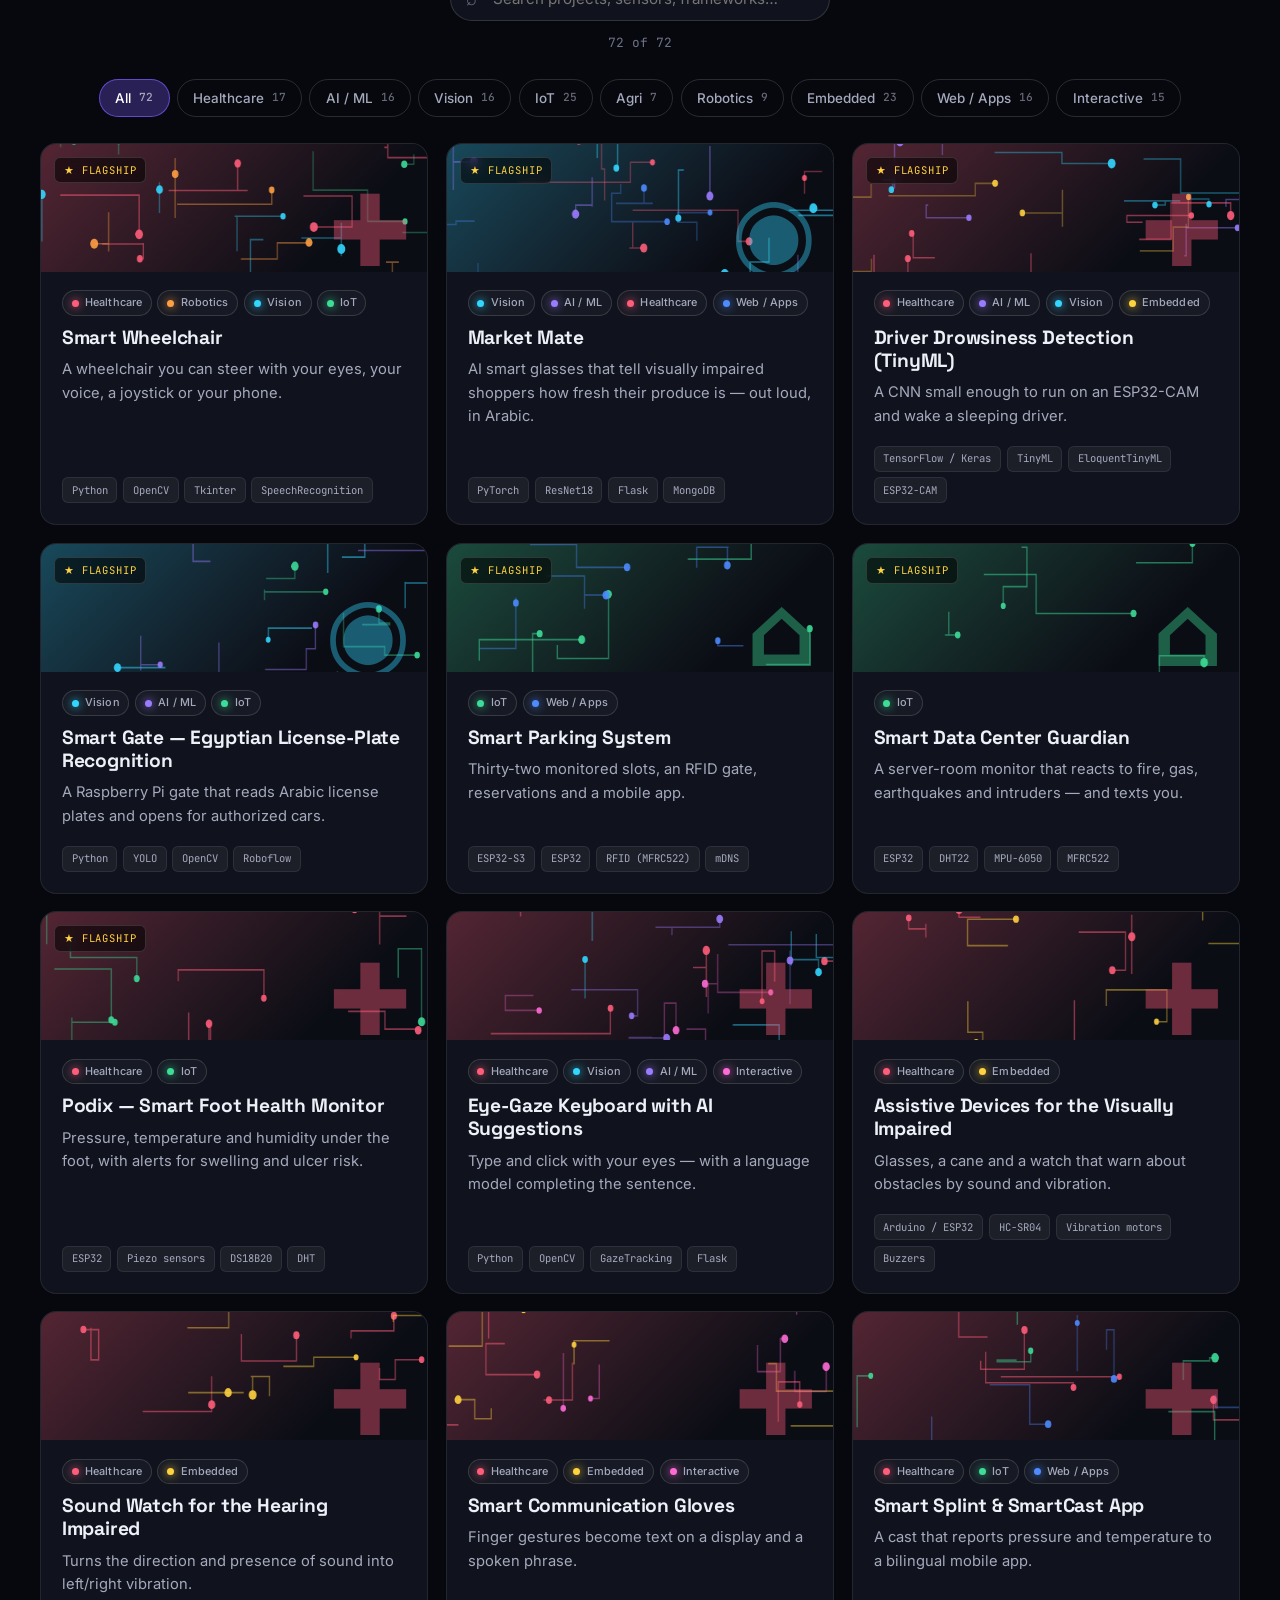
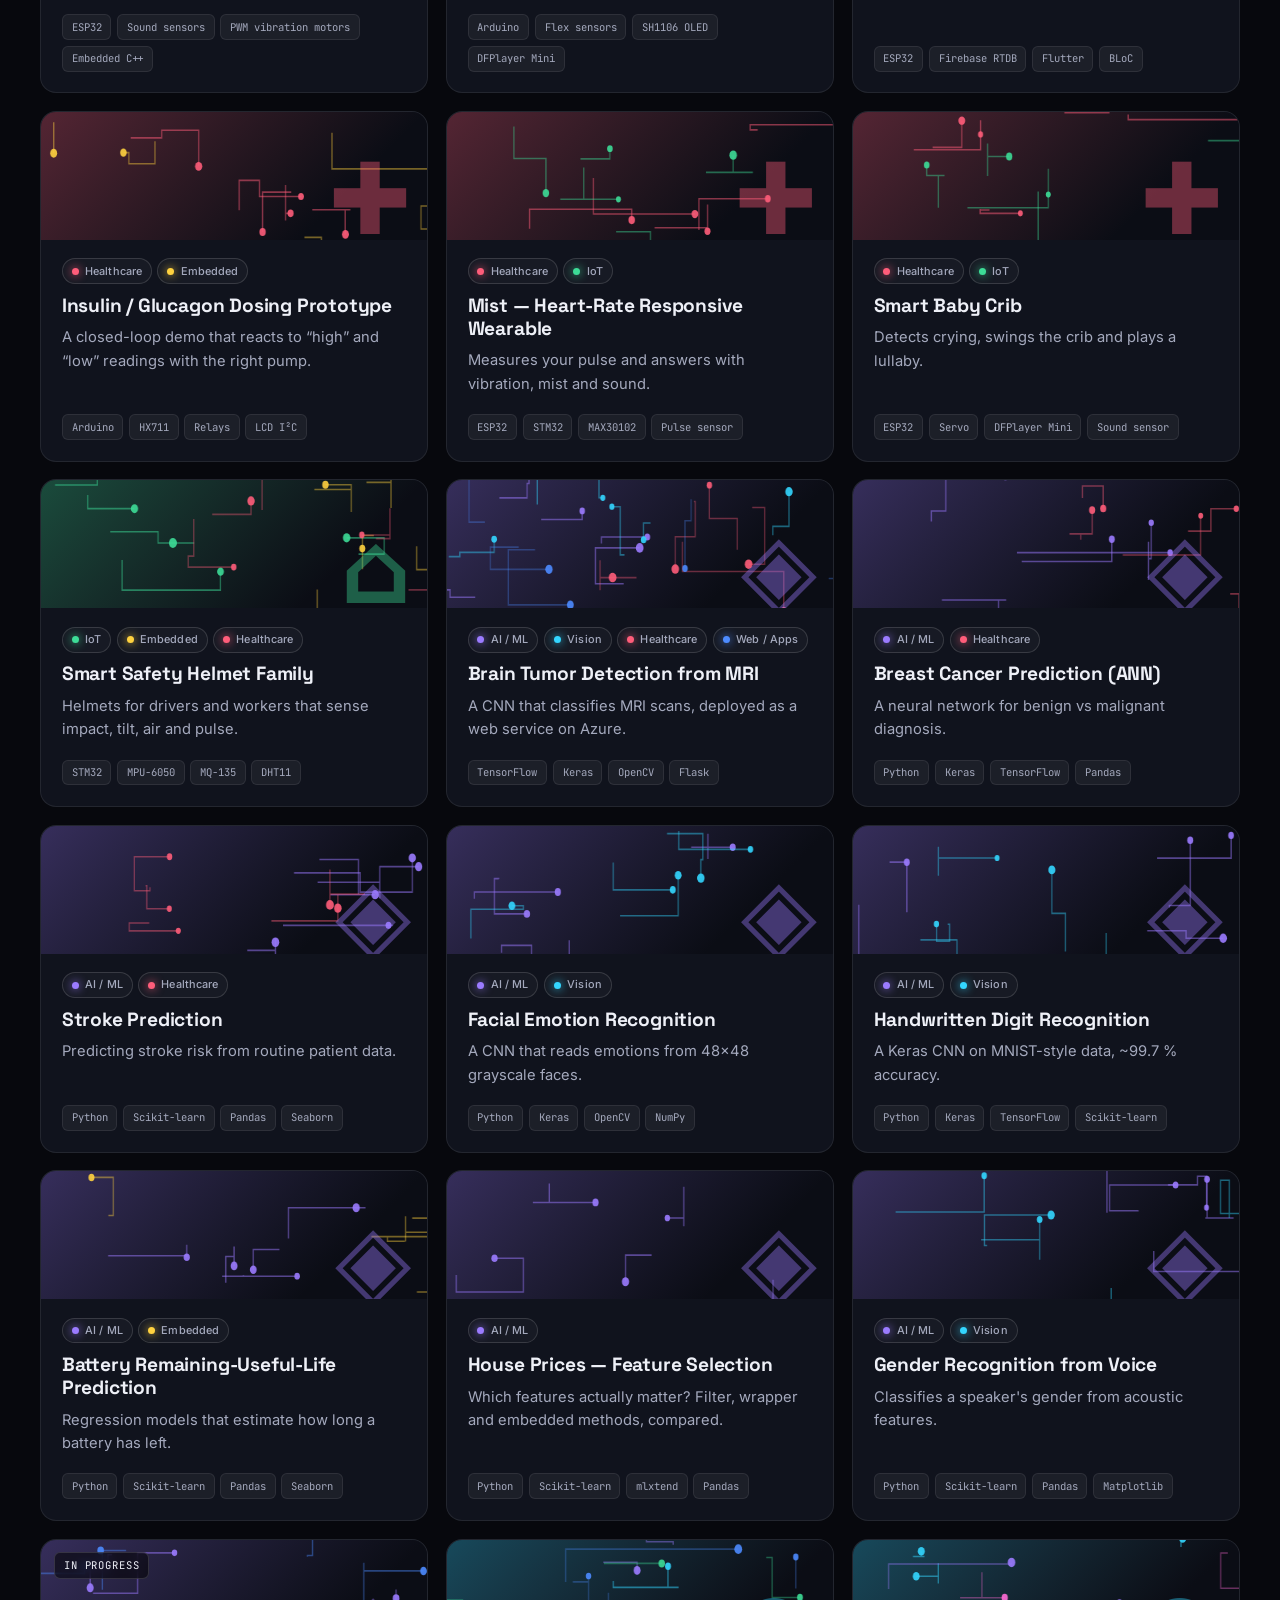
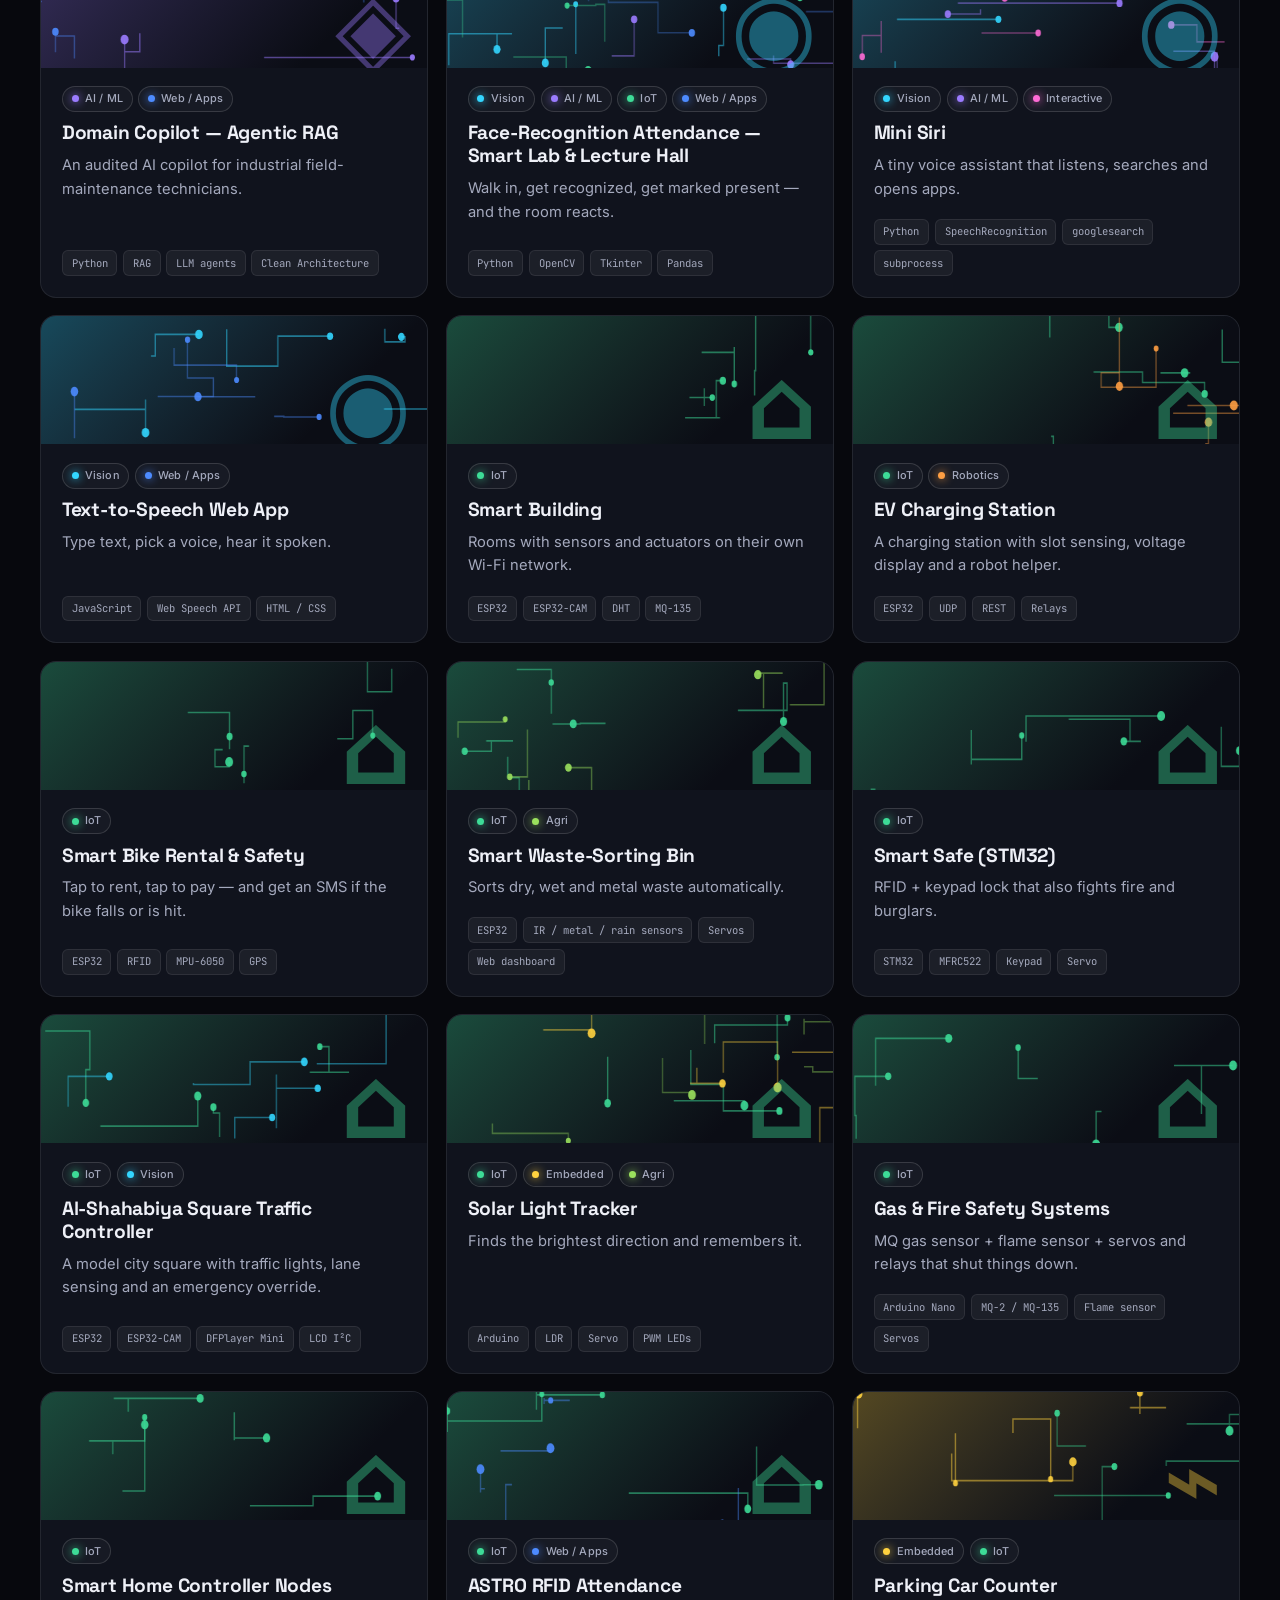
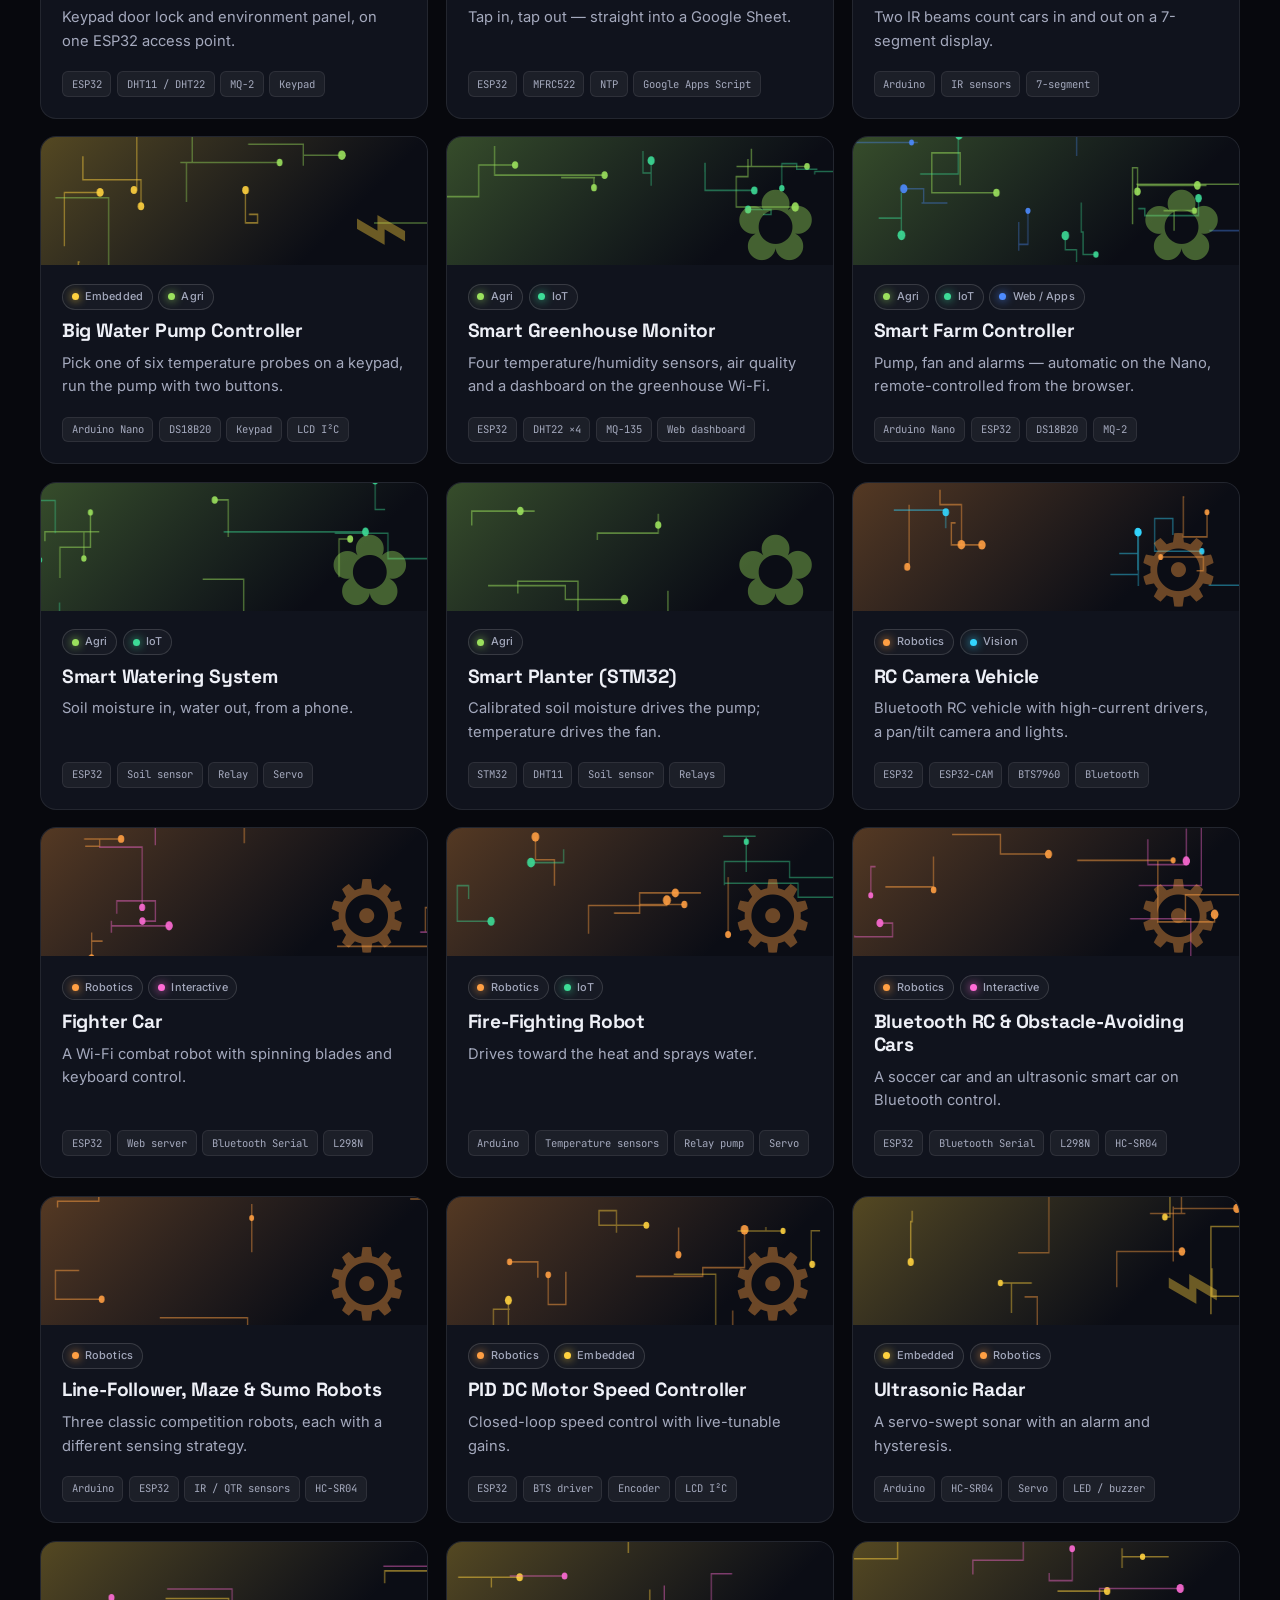
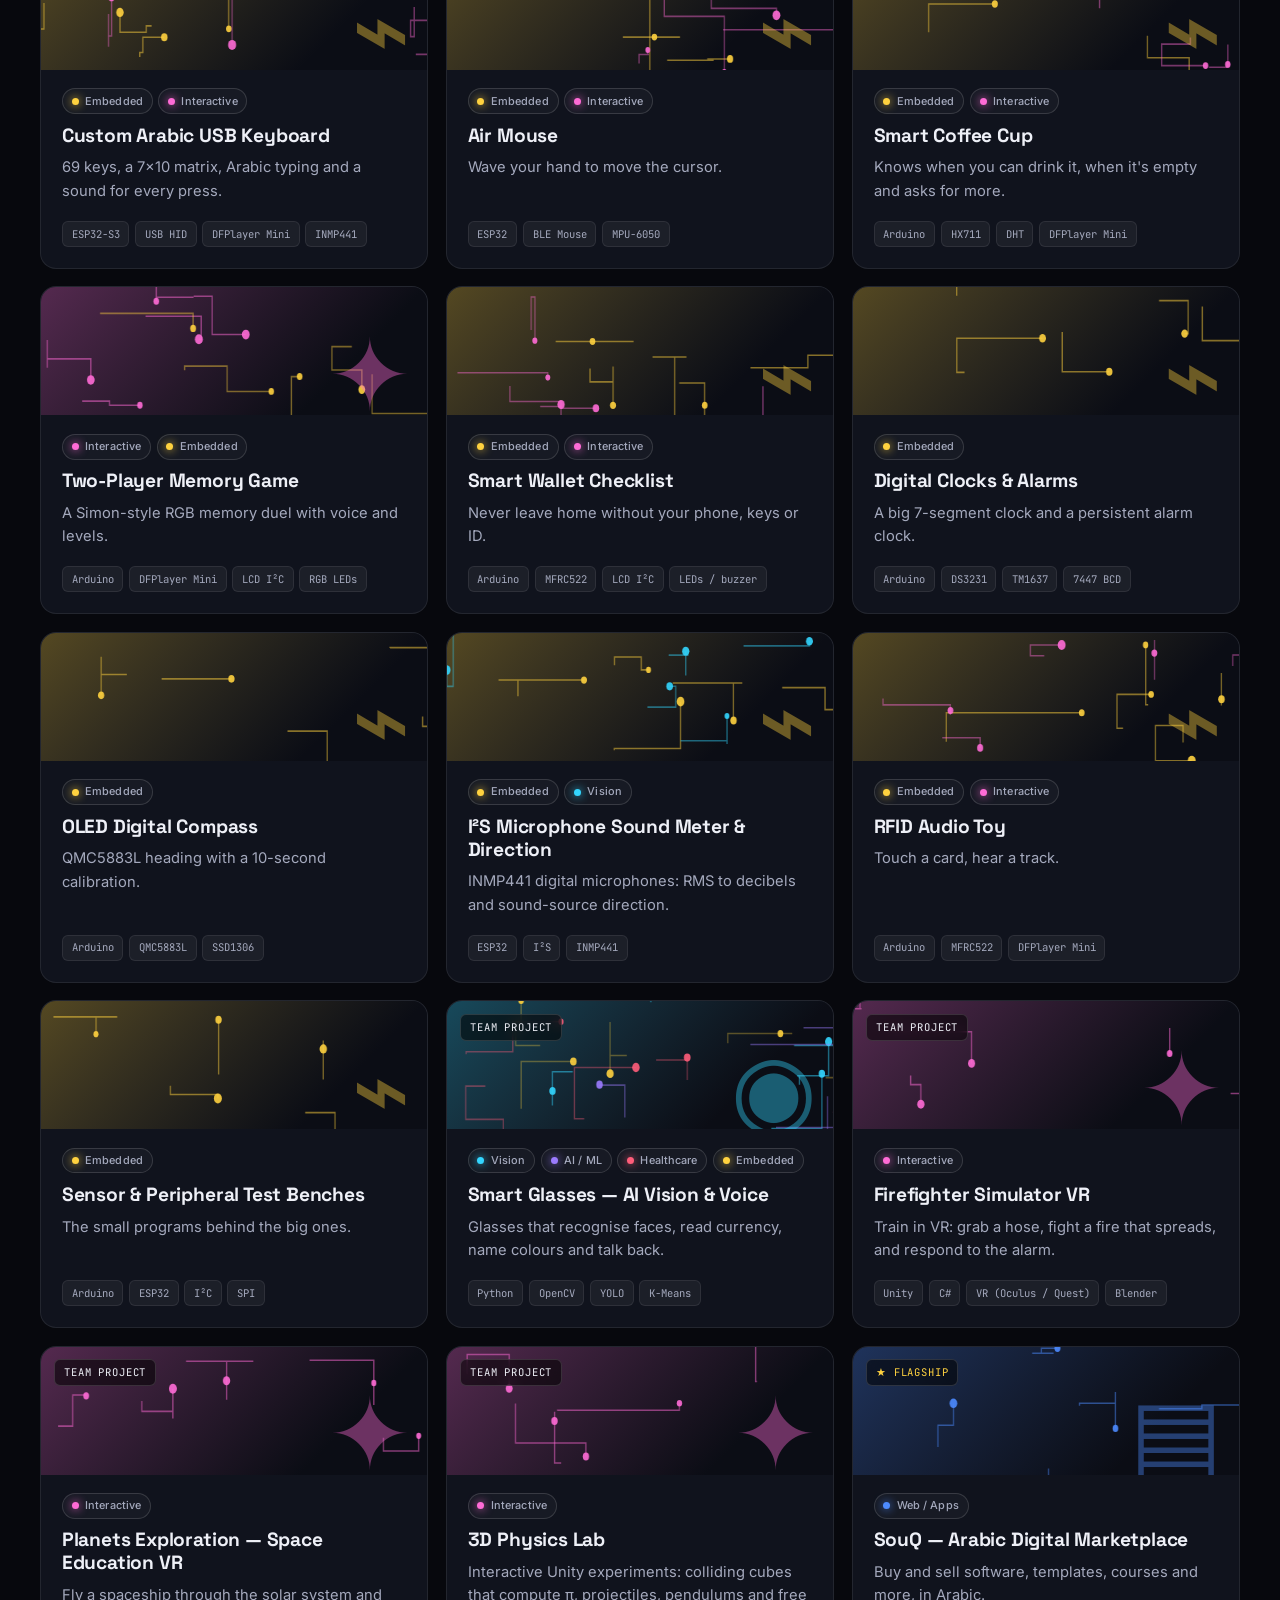
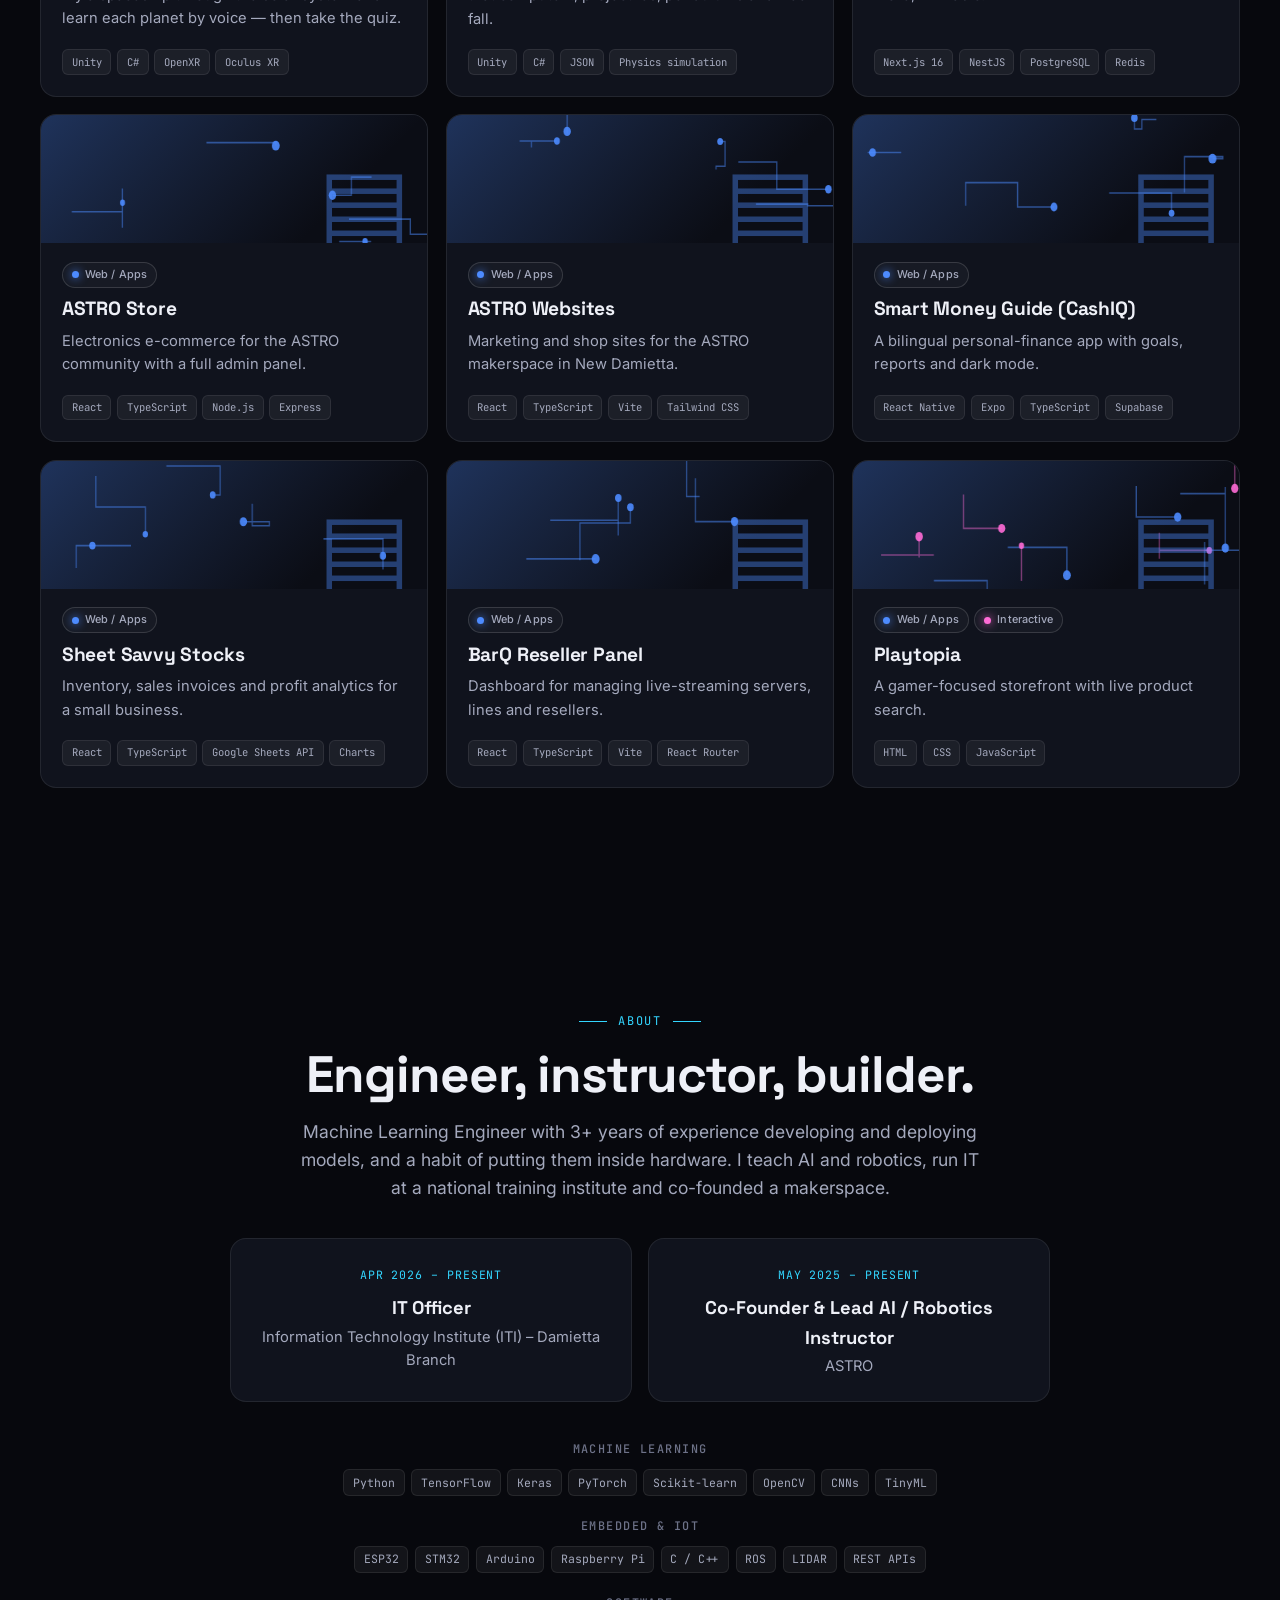
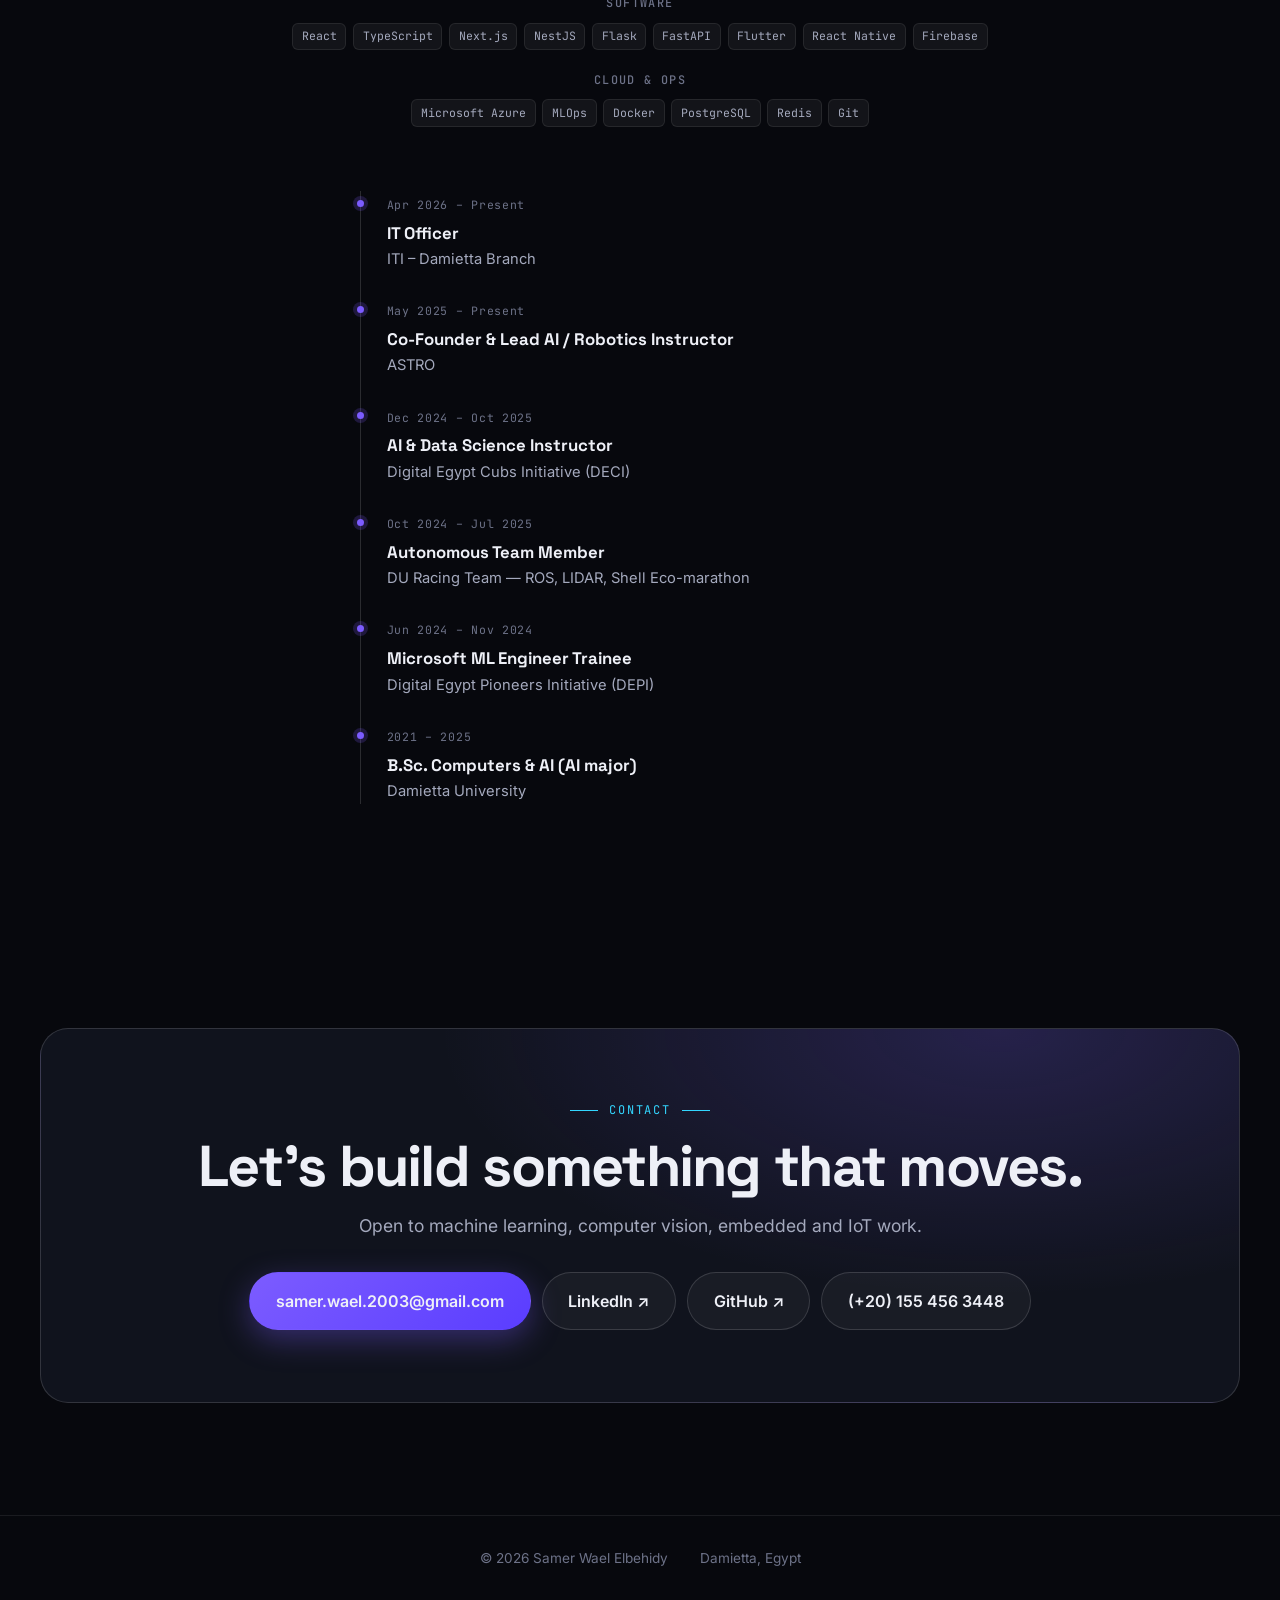
==== commit 02b21dbb: "Wordmark logo (name as logo), mobile nitro layout, robust joystick capture Co-Authored-By: Claude So" ====
--- a/index.html
+++ b/index.html
@@ -9,7 +9,7 @@
   <link rel="icon" href="data:image/svg+xml,%3Csvg xmlns=%27http://www.w3.org/2000/svg%27 viewBox=%270 0 32 32%27%3E%3Crect width=%2732%27 height=%2732%27 rx=%277%27 fill=%27%237c5cff%27/%3E%3Ctext x=%2716%27 y=%2723%27 font-size=%2719%27 font-family=%27Arial%27 font-weight=%27700%27 text-anchor=%27middle%27 fill=%27white%27%3ES%3C/text%3E%3C/svg%3E">
   <link rel="preconnect" href="https://fonts.googleapis.com">
   <link rel="preconnect" href="https://fonts.gstatic.com" crossorigin>
-  <link href="https://fonts.googleapis.com/css2?family=Inter:wght@400;500;600&family=JetBrains+Mono:wght@400;500&family=Space+Grotesk:wght@500;600;700&display=swap" rel="stylesheet">
+  <link href="https://fonts.googleapis.com/css2?family=Inter:wght@400;500;600&family=JetBrains+Mono:wght@400;500&family=Space+Grotesk:wght@500;600;700&family=Syne:wght@700;800&display=swap" rel="stylesheet">
   <link rel="stylesheet" href="css/base.css">
   <link rel="stylesheet" href="css/modal.css">
   <link rel="stylesheet" href="css/site.css">
@@ -17,7 +17,7 @@
 <body>
   <header class="nav" id="nav">
     <div class="wrap nav-in">
-      <a href="#top" class="logo"><i>S</i> Samer Wael</a>
+      <a href="#top" class="logo" aria-label="Samer Wael"><span>Samer</span><span class="l2">Wael</span></a>
       <ul class="nav-links">
         <li><a href="#featured">Featured</a></li>
         <li><a href="#domains">Domains</a></li>
--- a/css/site.css
+++ b/css/site.css
@@ -174,3 +174,9 @@
 .quest small { font-family: var(--font-mono); color: var(--text-2); font-size: 0.78rem; }
 .logo, .nav-links a, .nav .btn, .wallet { white-space: nowrap; }
 @media (max-width: 1040px) { .nav-links { display: none; } }
+
+/* Wordmark logo */
+.logo { font-family: 'Syne', var(--font-display); font-weight: 800; font-size: 1.55rem; letter-spacing: -0.045em; gap: 0.32em; line-height: 1; align-items: baseline; }
+.logo span { color: #fff; }
+.logo .l2 { background: linear-gradient(120deg, #b7a6ff, var(--accent-2)); -webkit-background-clip: text; background-clip: text; color: transparent; }
+.logo:hover .l2 { filter: brightness(1.25); }
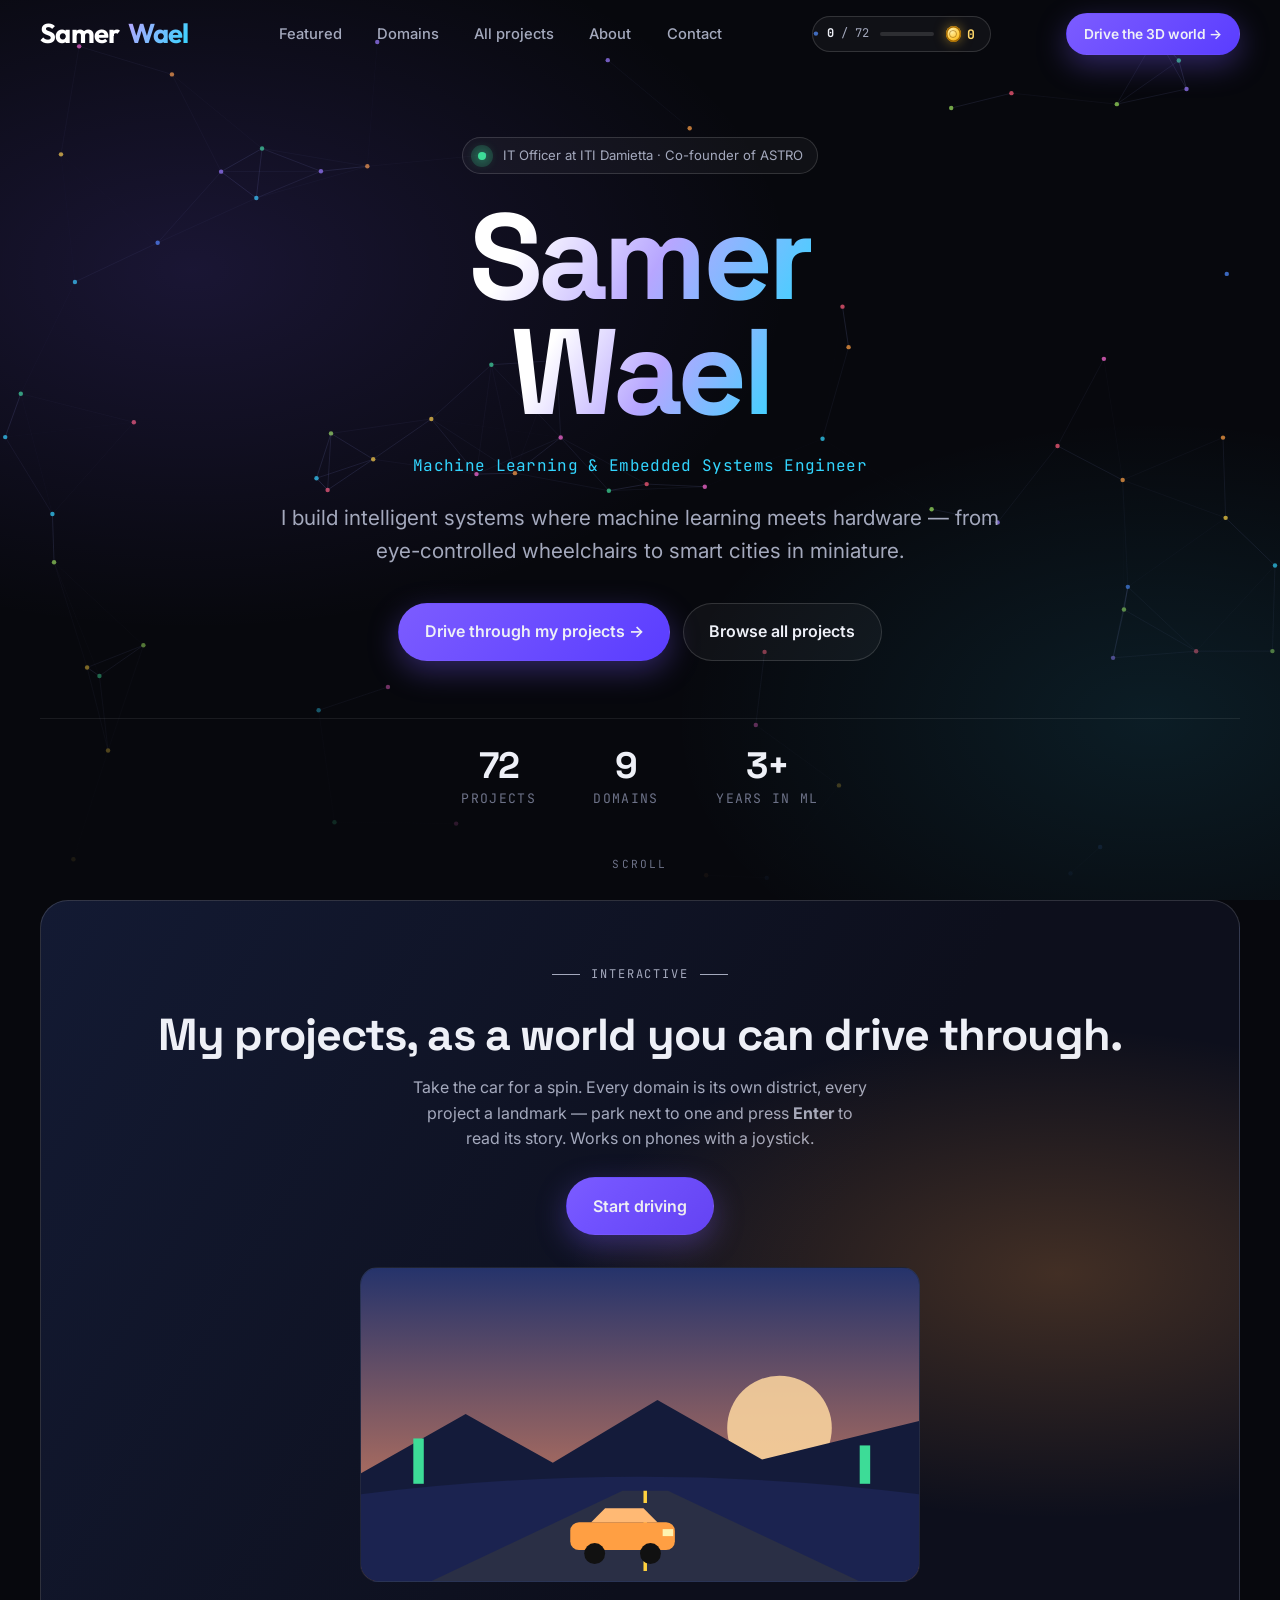
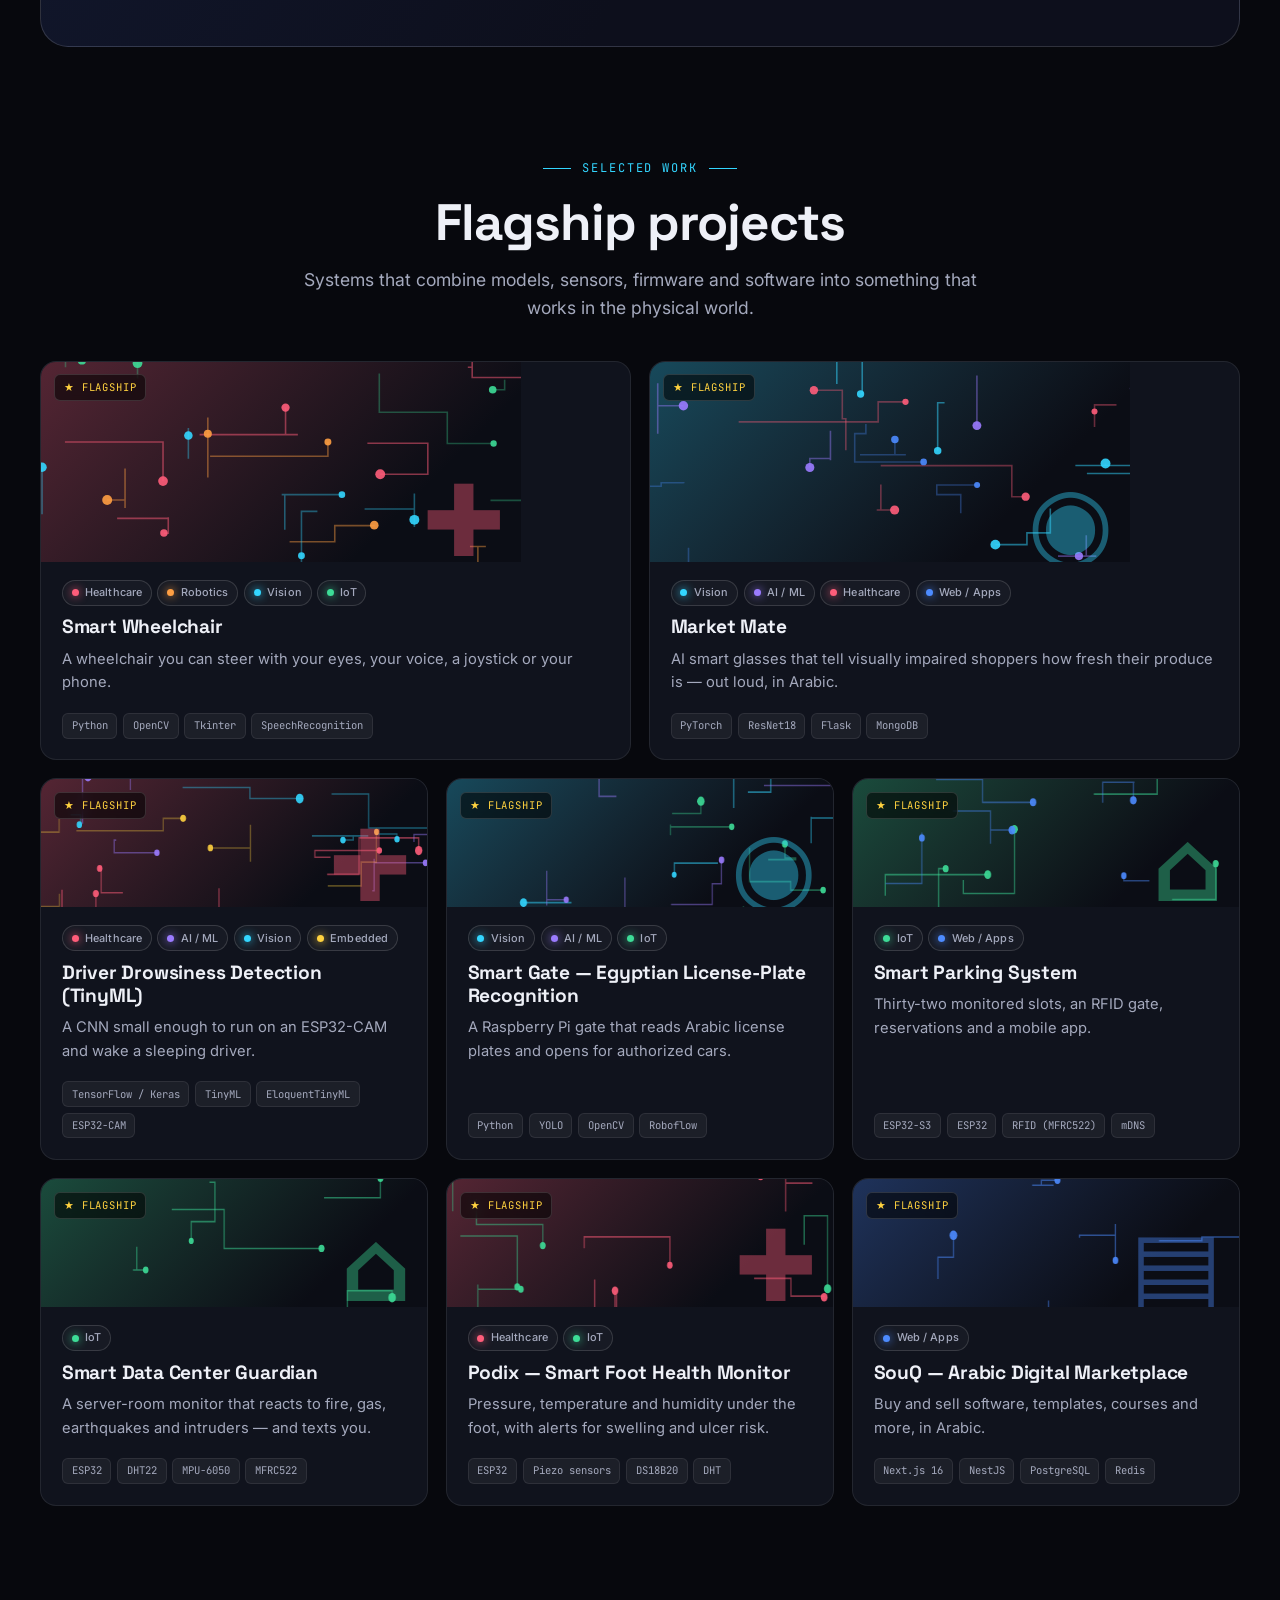
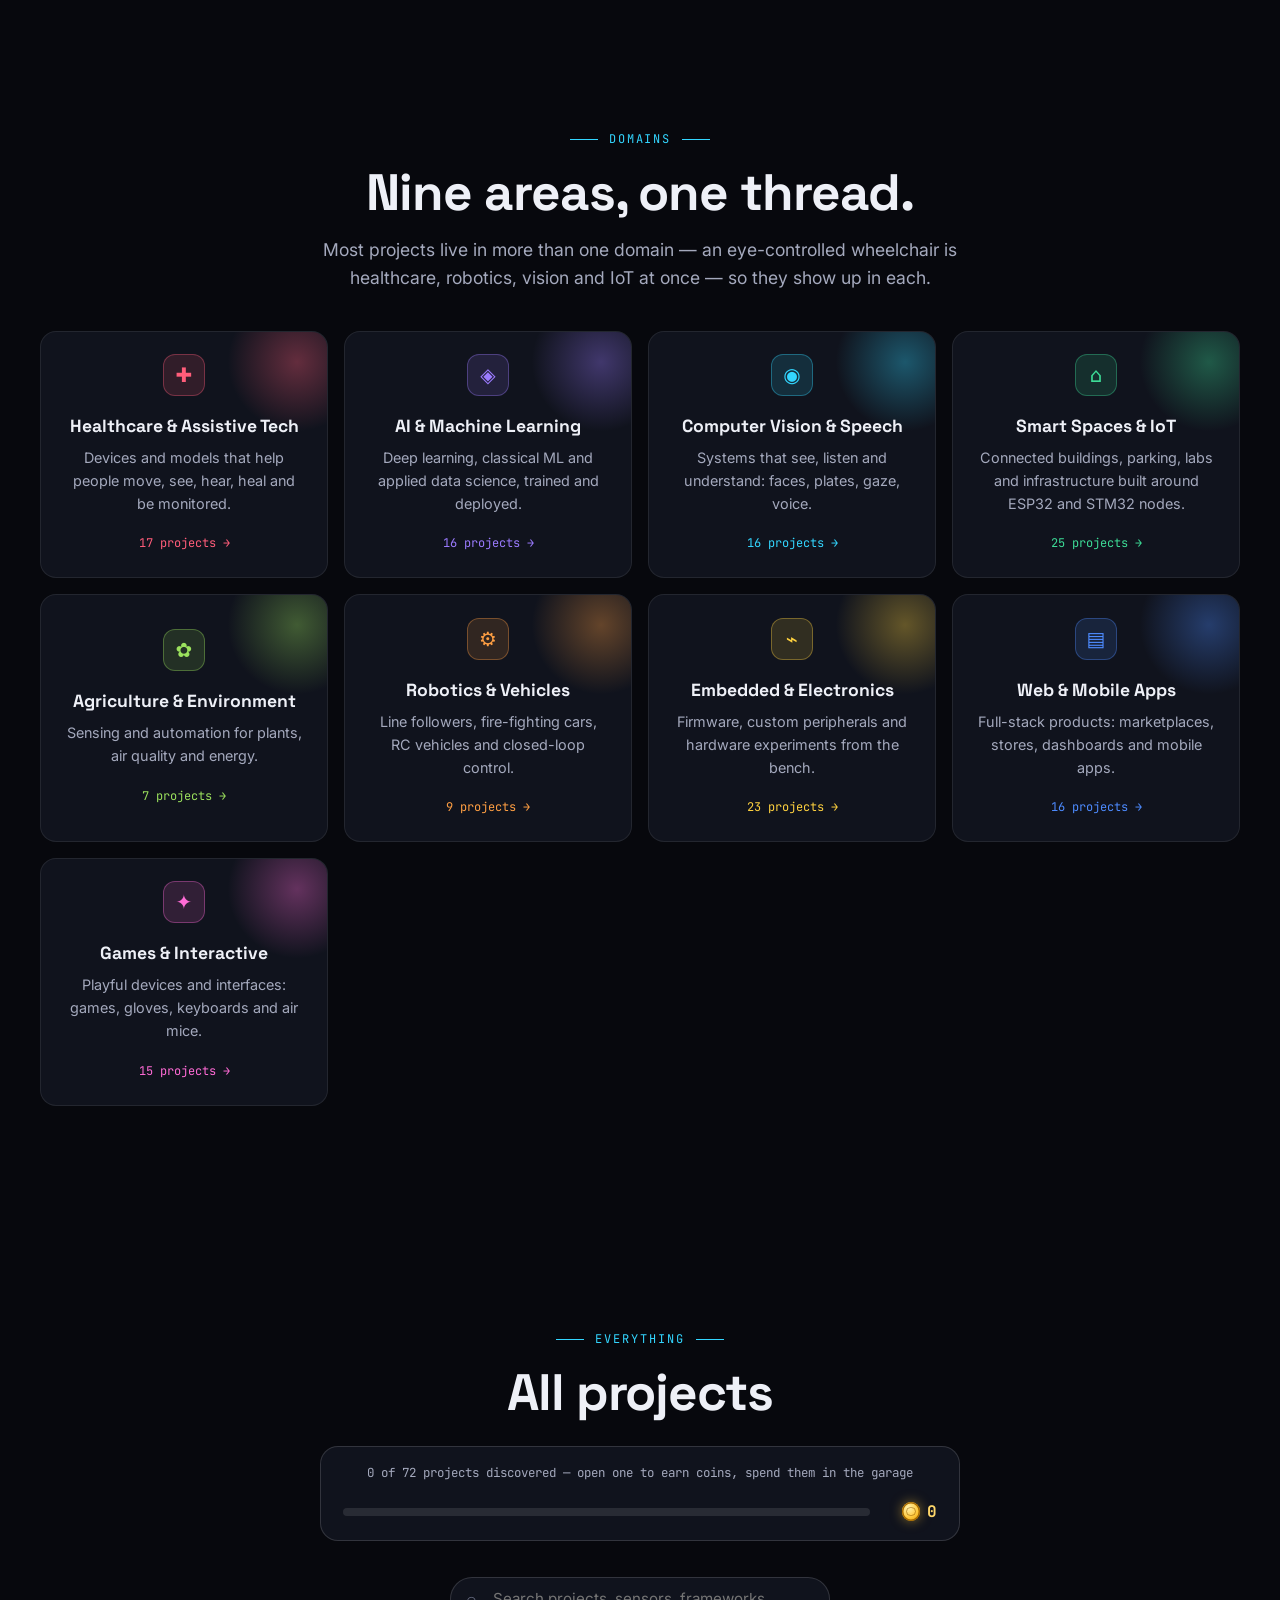
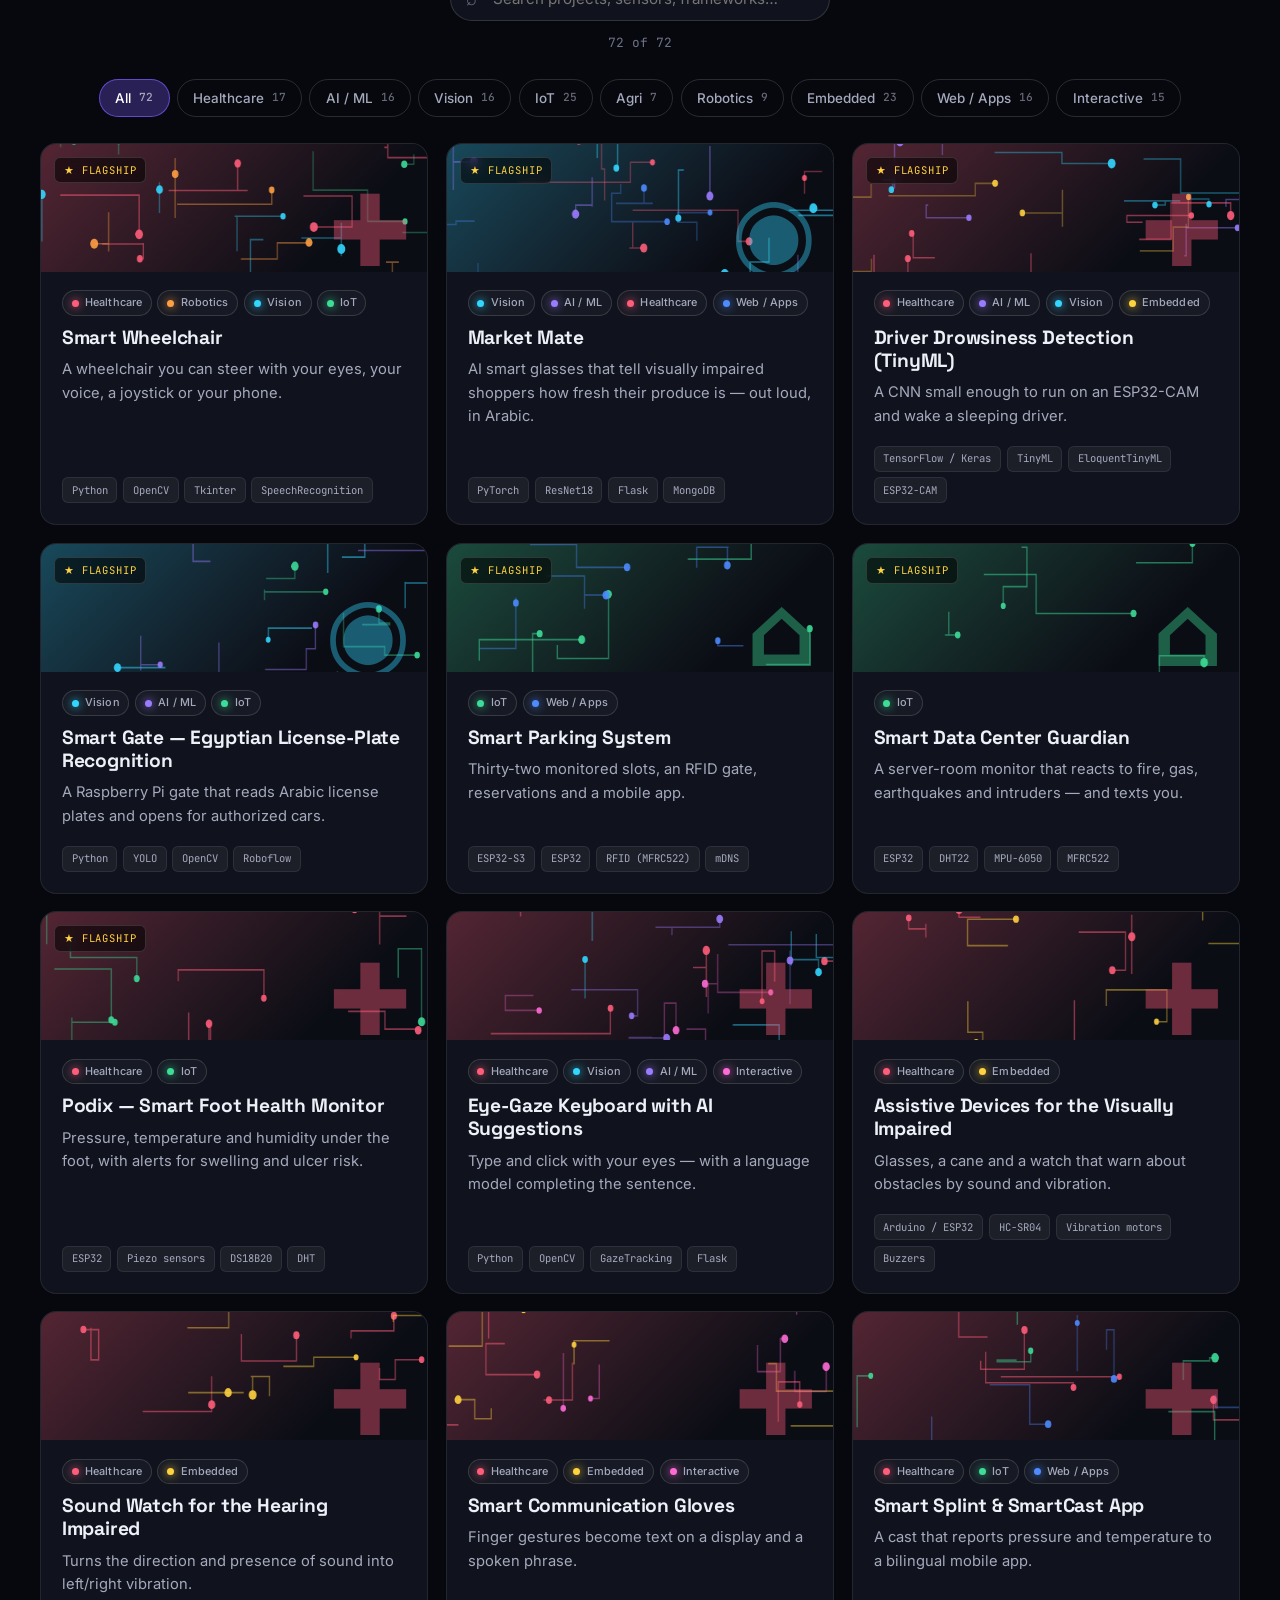
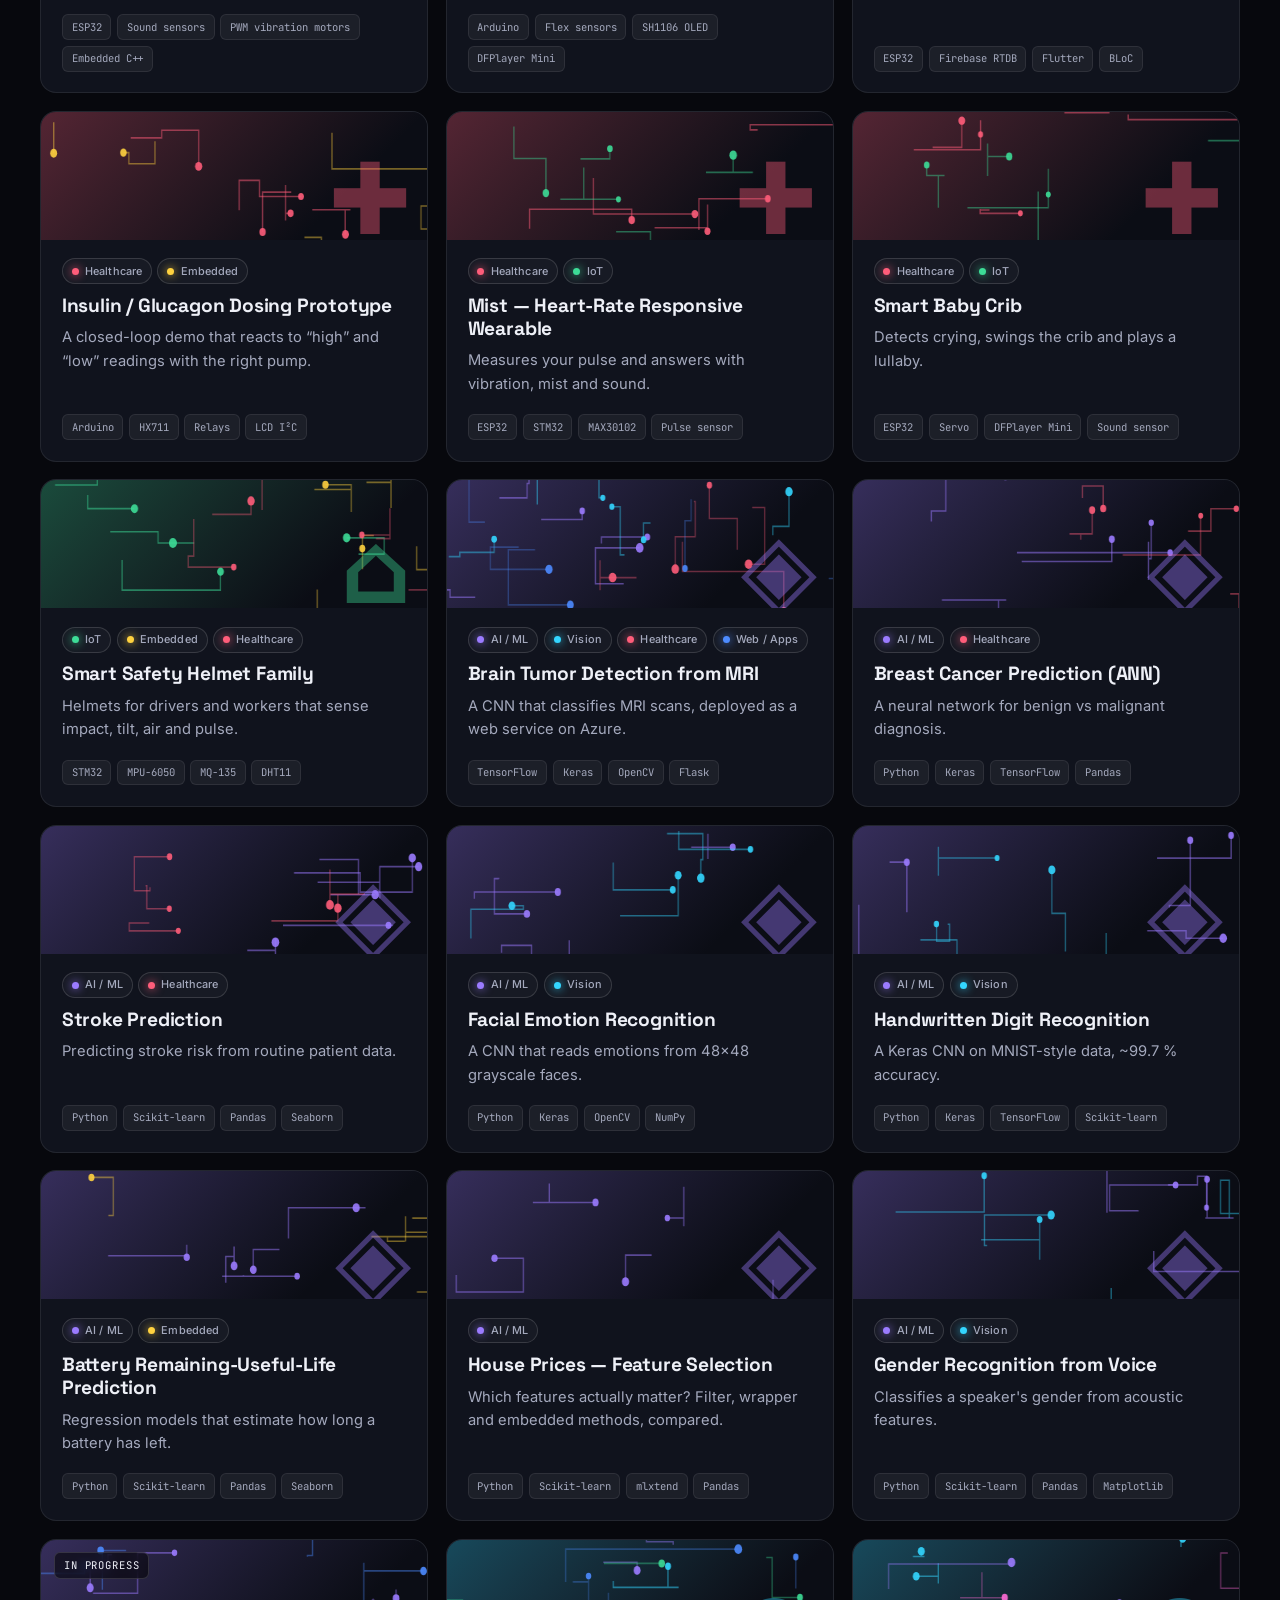
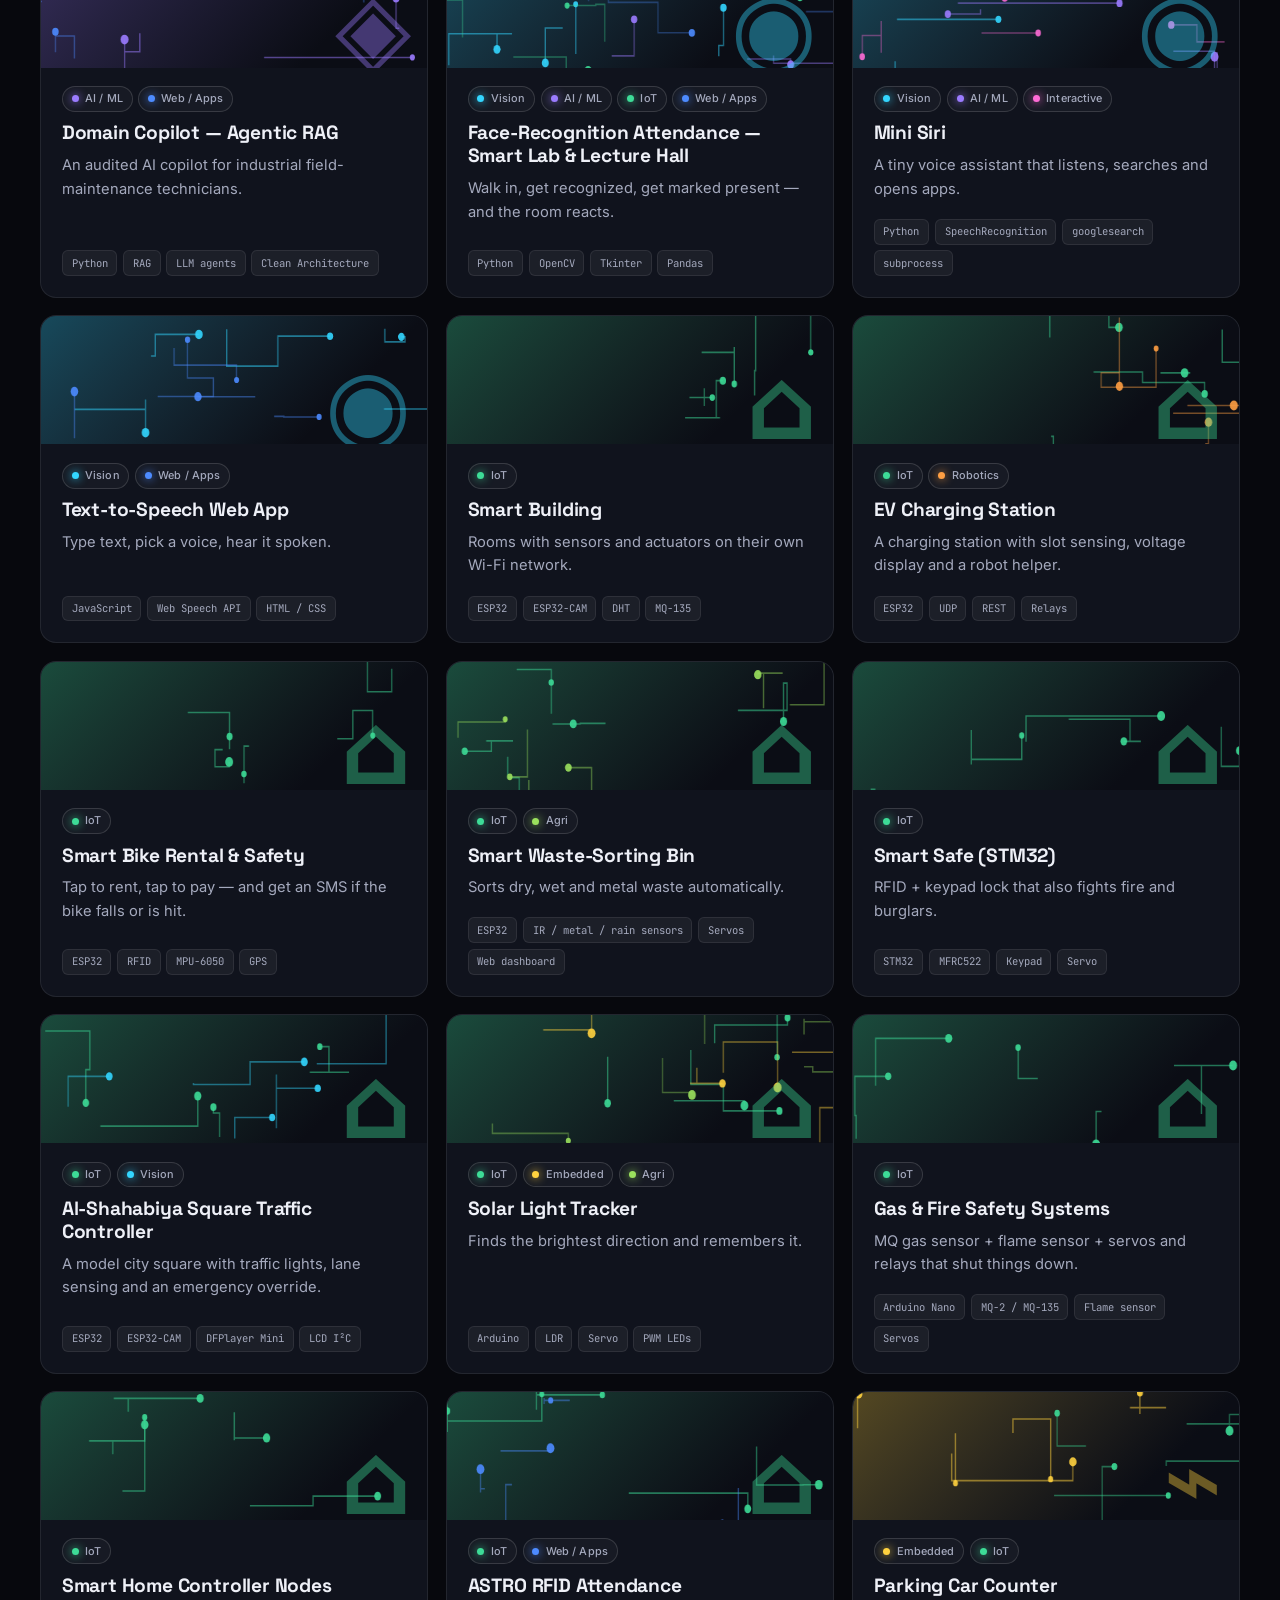
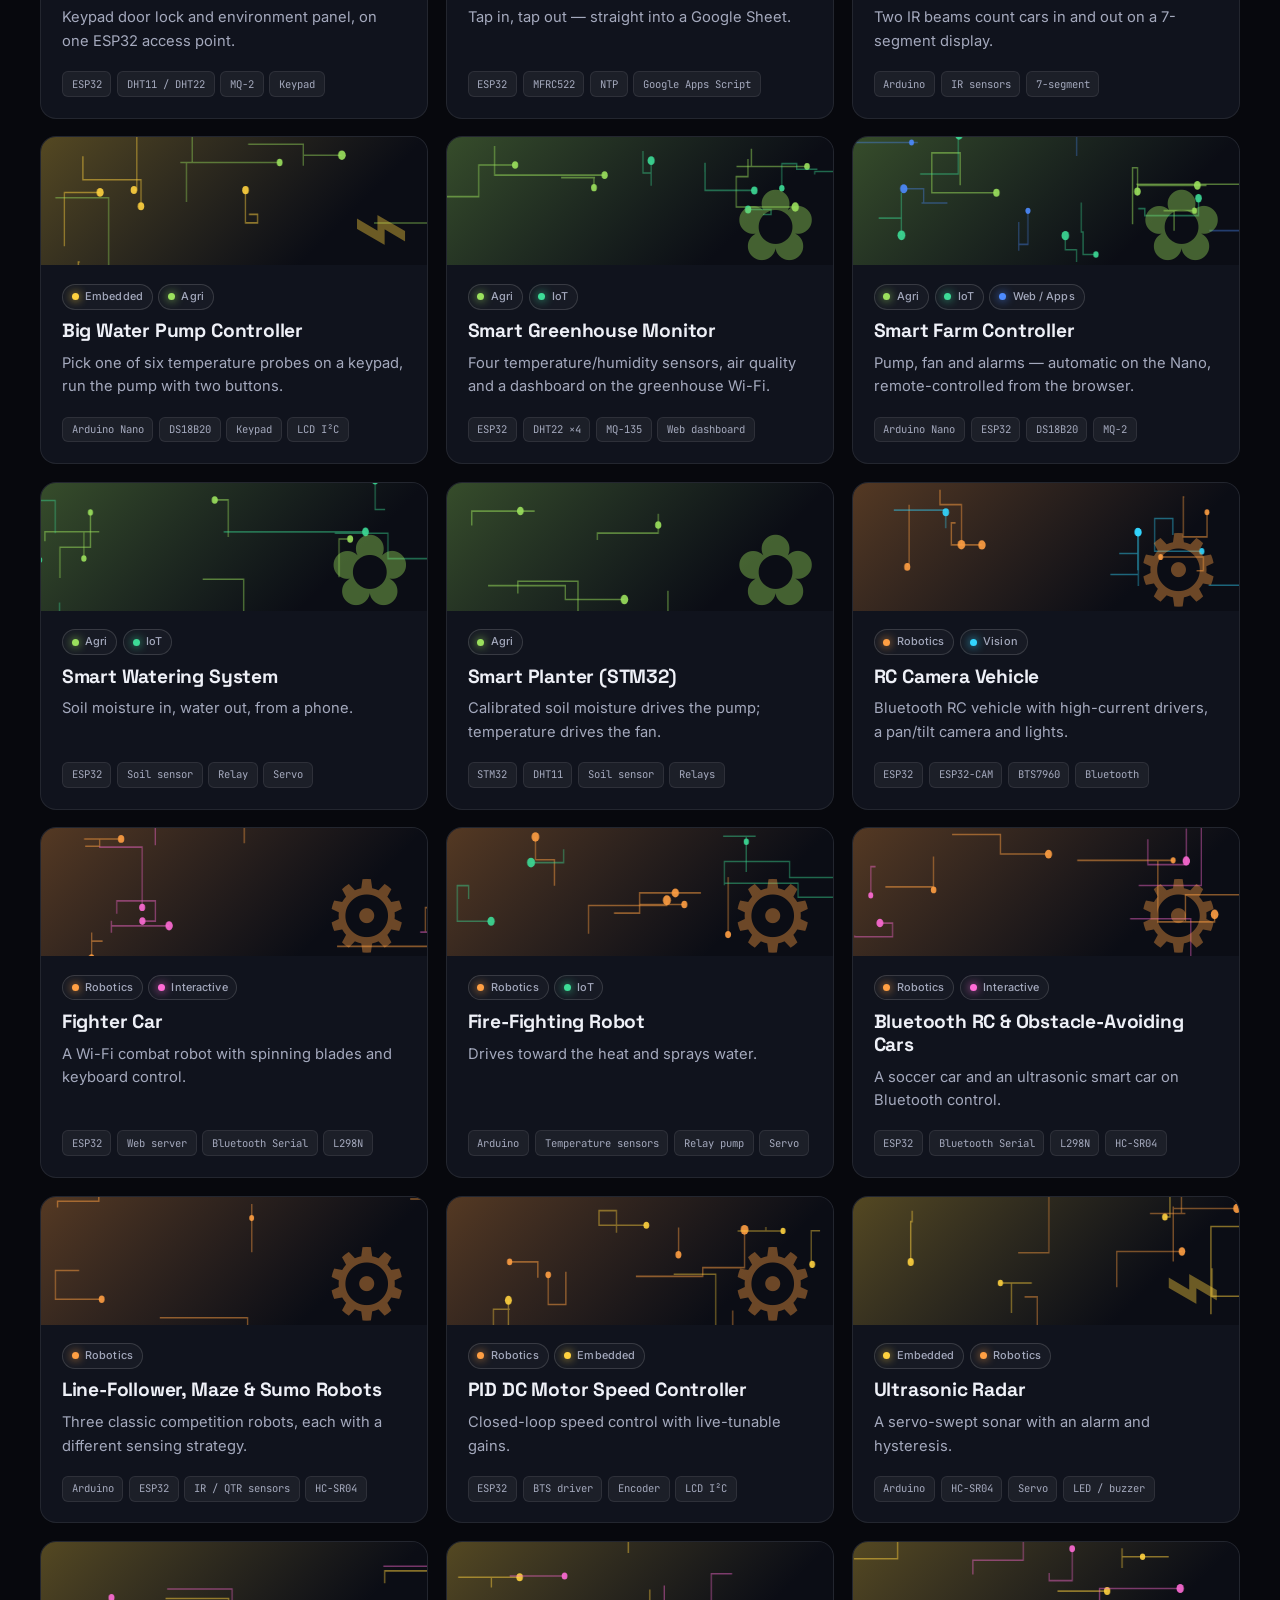
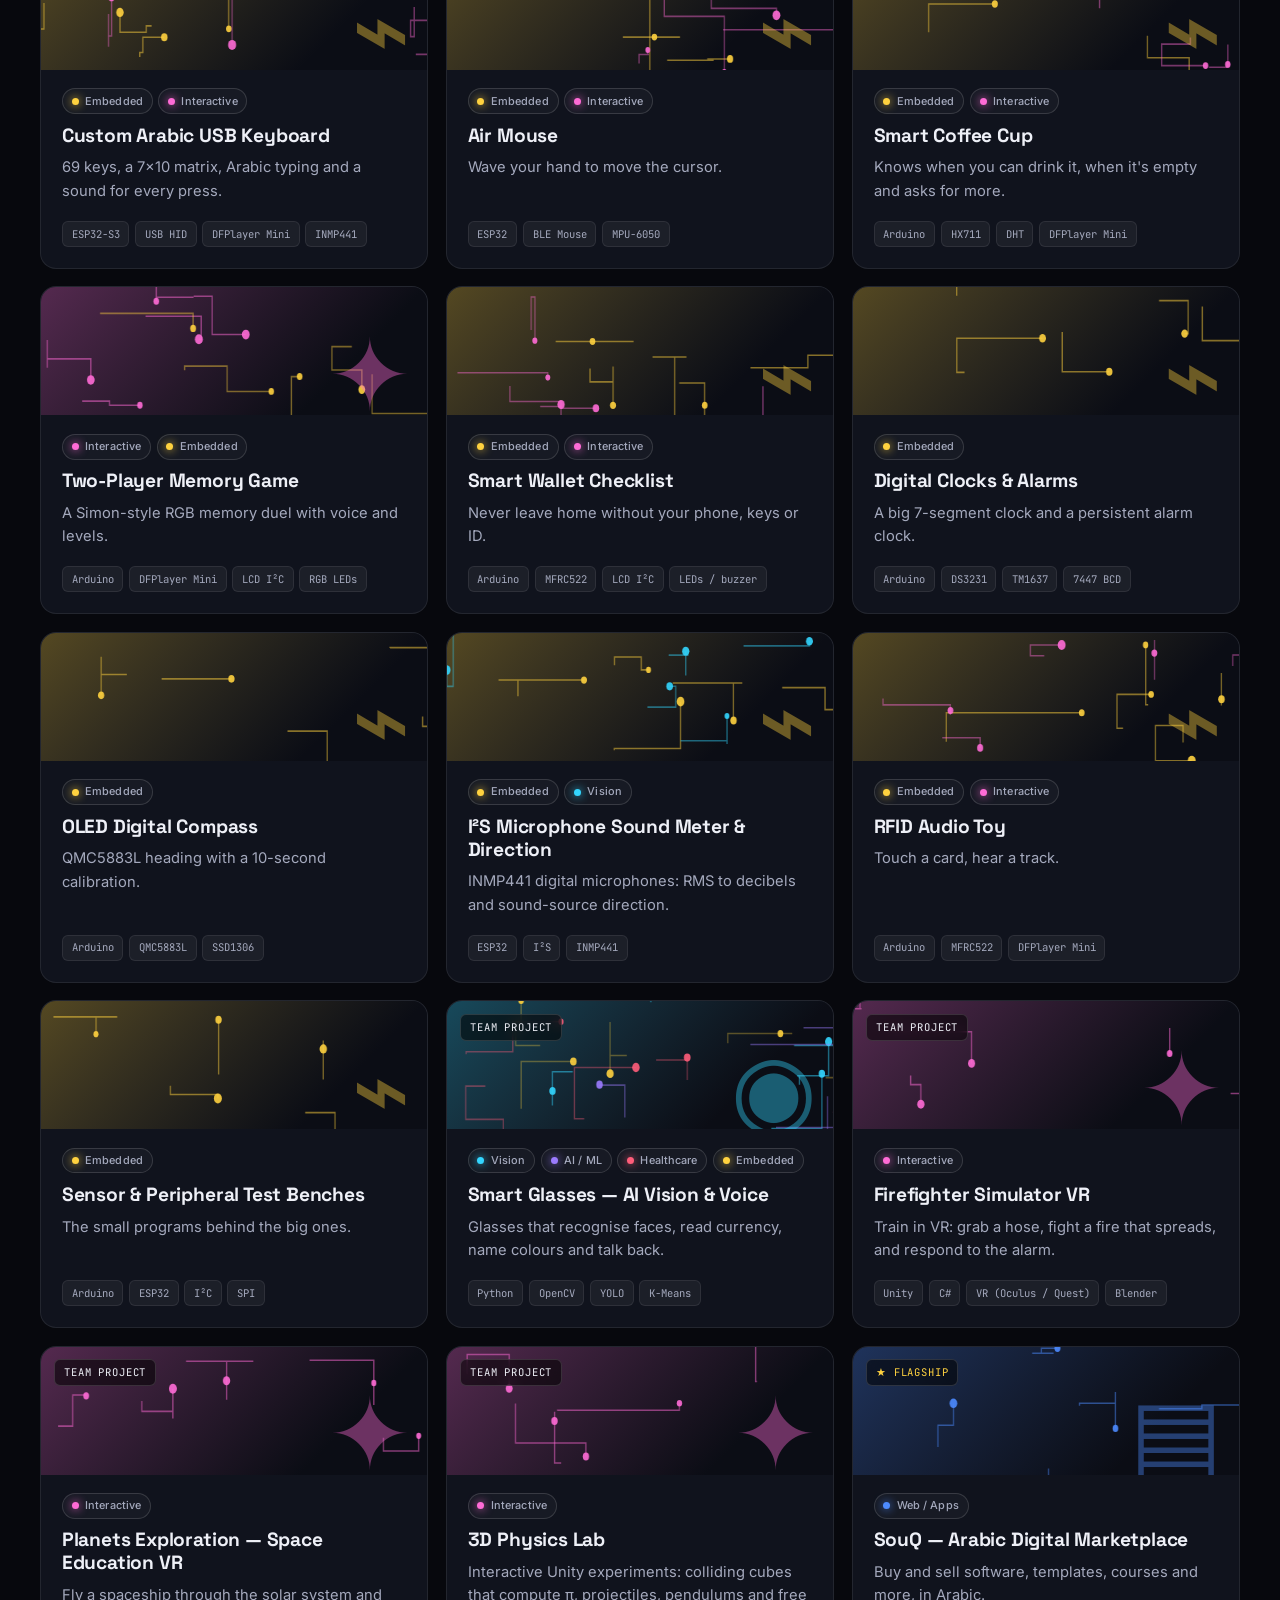
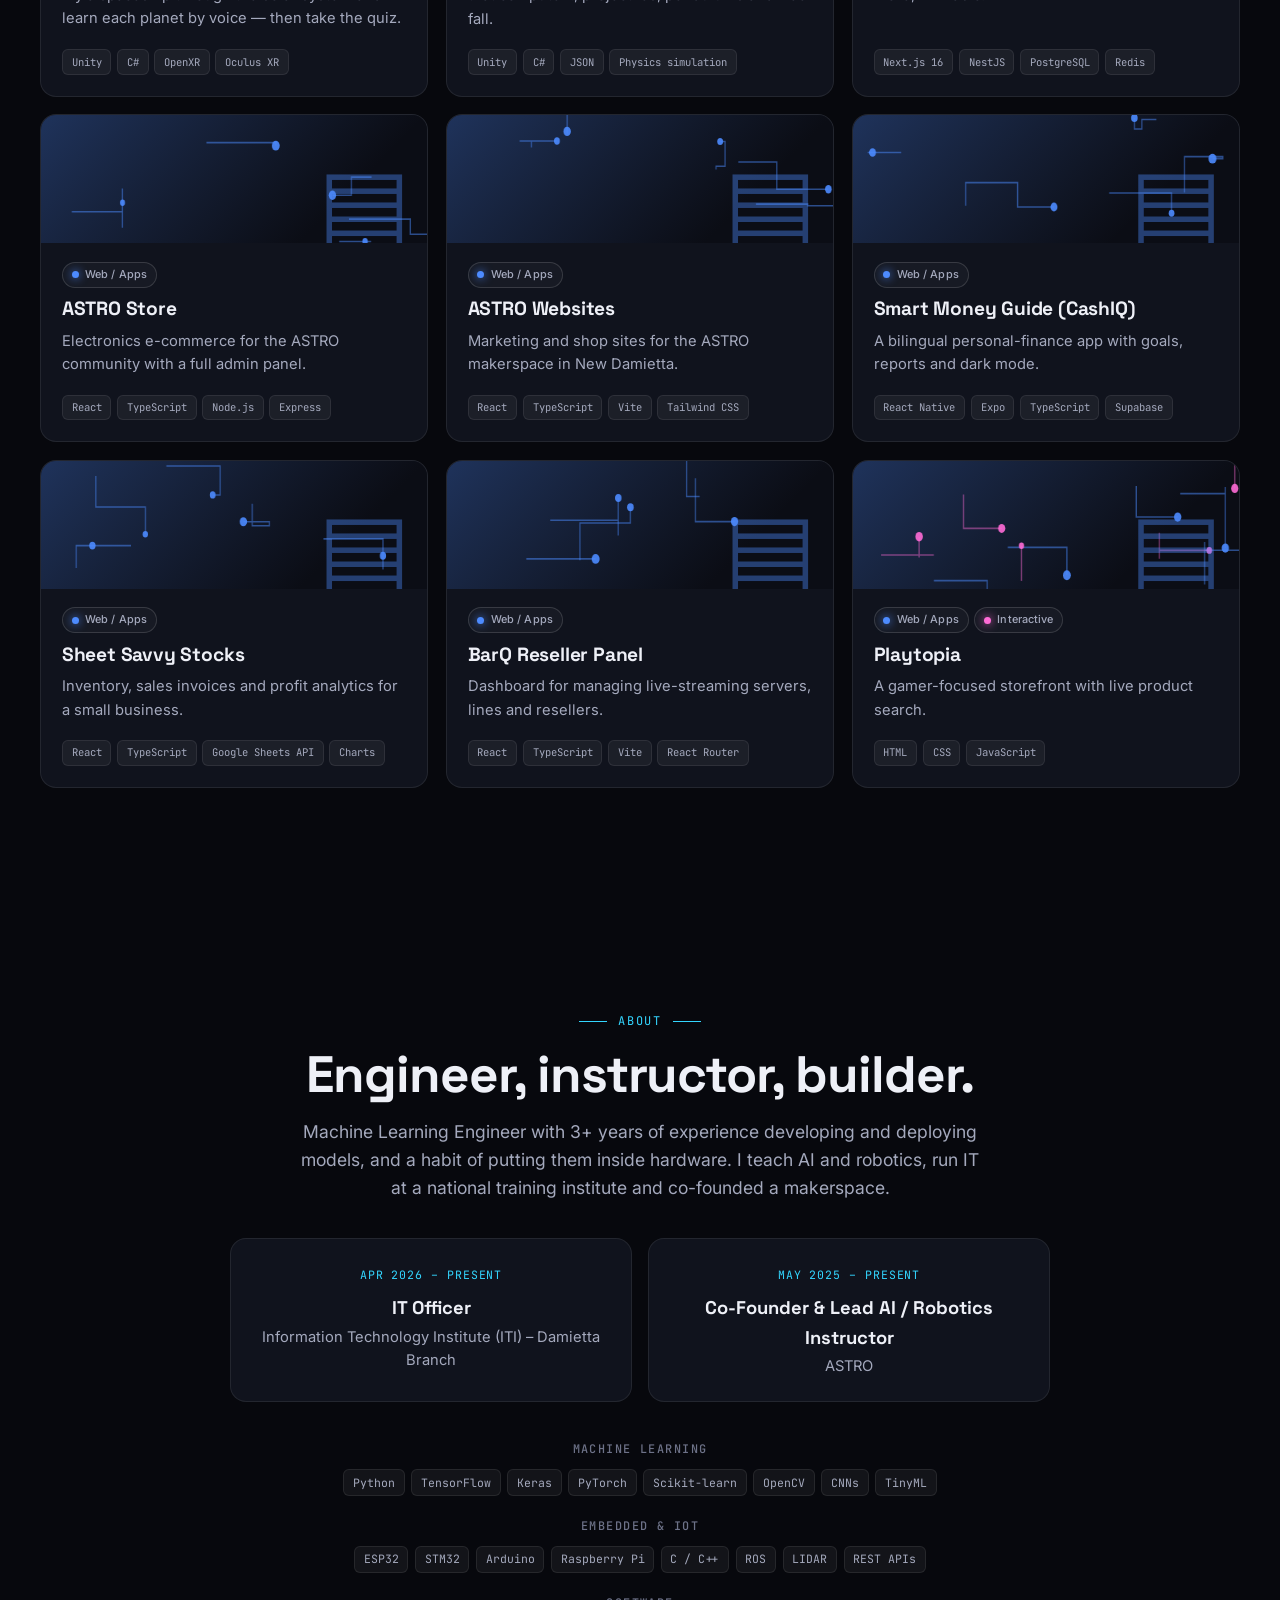
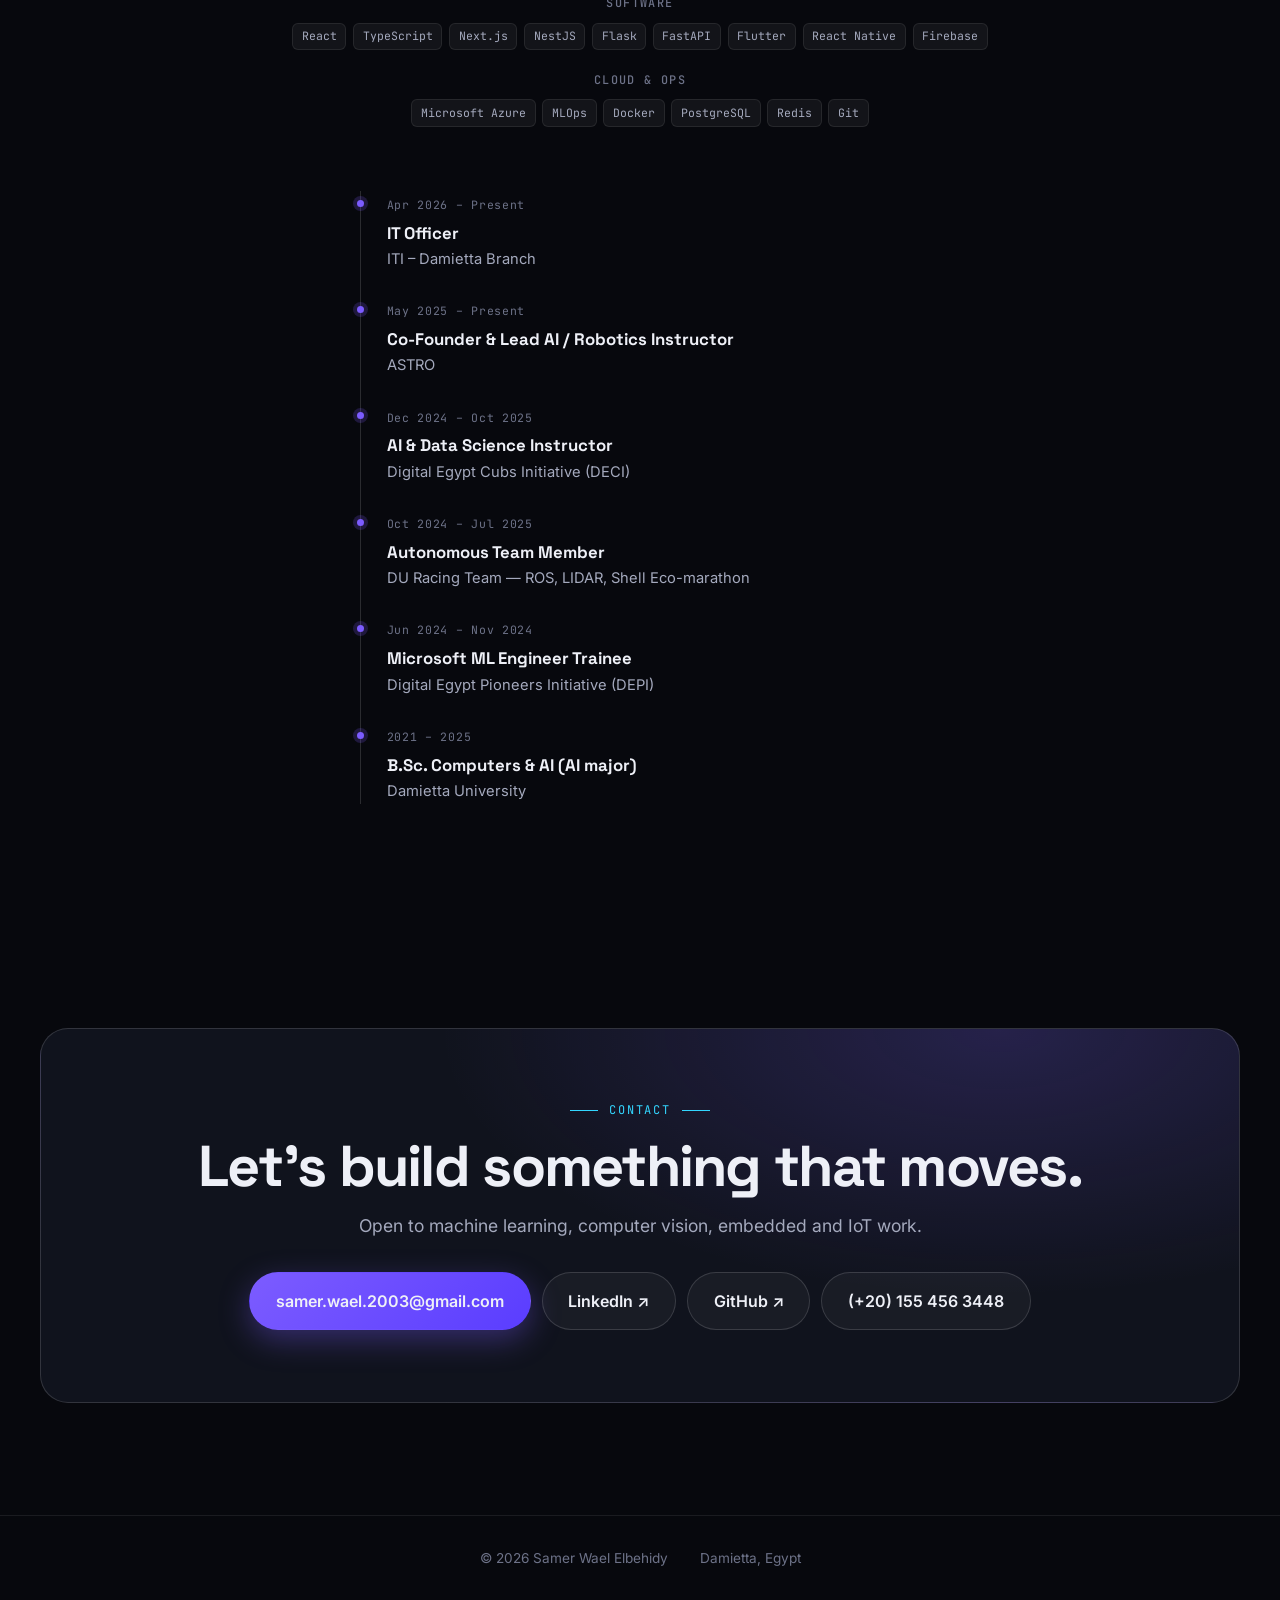
==== commit c41387c3: "Narrower logo font (Outfit) Co-Authored-By: Claude Sonnet 5.5 <noreply@anthropic.com>" ====
--- a/index.html
+++ b/index.html
@@ -9,7 +9,7 @@
   <link rel="icon" href="data:image/svg+xml,%3Csvg xmlns=%27http://www.w3.org/2000/svg%27 viewBox=%270 0 32 32%27%3E%3Crect width=%2732%27 height=%2732%27 rx=%277%27 fill=%27%237c5cff%27/%3E%3Ctext x=%2716%27 y=%2723%27 font-size=%2719%27 font-family=%27Arial%27 font-weight=%27700%27 text-anchor=%27middle%27 fill=%27white%27%3ES%3C/text%3E%3C/svg%3E">
   <link rel="preconnect" href="https://fonts.googleapis.com">
   <link rel="preconnect" href="https://fonts.gstatic.com" crossorigin>
-  <link href="https://fonts.googleapis.com/css2?family=Inter:wght@400;500;600&family=JetBrains+Mono:wght@400;500&family=Space+Grotesk:wght@500;600;700&family=Syne:wght@700;800&display=swap" rel="stylesheet">
+  <link href="https://fonts.googleapis.com/css2?family=Inter:wght@400;500;600&family=JetBrains+Mono:wght@400;500&family=Space+Grotesk:wght@500;600;700&family=Outfit:wght@600;700&display=swap" rel="stylesheet">
   <link rel="stylesheet" href="css/base.css">
   <link rel="stylesheet" href="css/modal.css">
   <link rel="stylesheet" href="css/site.css">
--- a/css/site.css
+++ b/css/site.css
@@ -176,7 +176,7 @@
 @media (max-width: 1040px) { .nav-links { display: none; } }
 
 /* Wordmark logo */
-.logo { font-family: 'Syne', var(--font-display); font-weight: 800; font-size: 1.55rem; letter-spacing: -0.045em; gap: 0.32em; line-height: 1; align-items: baseline; }
+.logo { font-family: 'Outfit', var(--font-display); font-weight: 700; font-size: 1.7rem; letter-spacing: -0.025em; gap: 0.32em; line-height: 1; align-items: baseline; }
 .logo span { color: #fff; }
 .logo .l2 { background: linear-gradient(120deg, #b7a6ff, var(--accent-2)); -webkit-background-clip: text; background-clip: text; color: transparent; }
 .logo:hover .l2 { filter: brightness(1.25); }
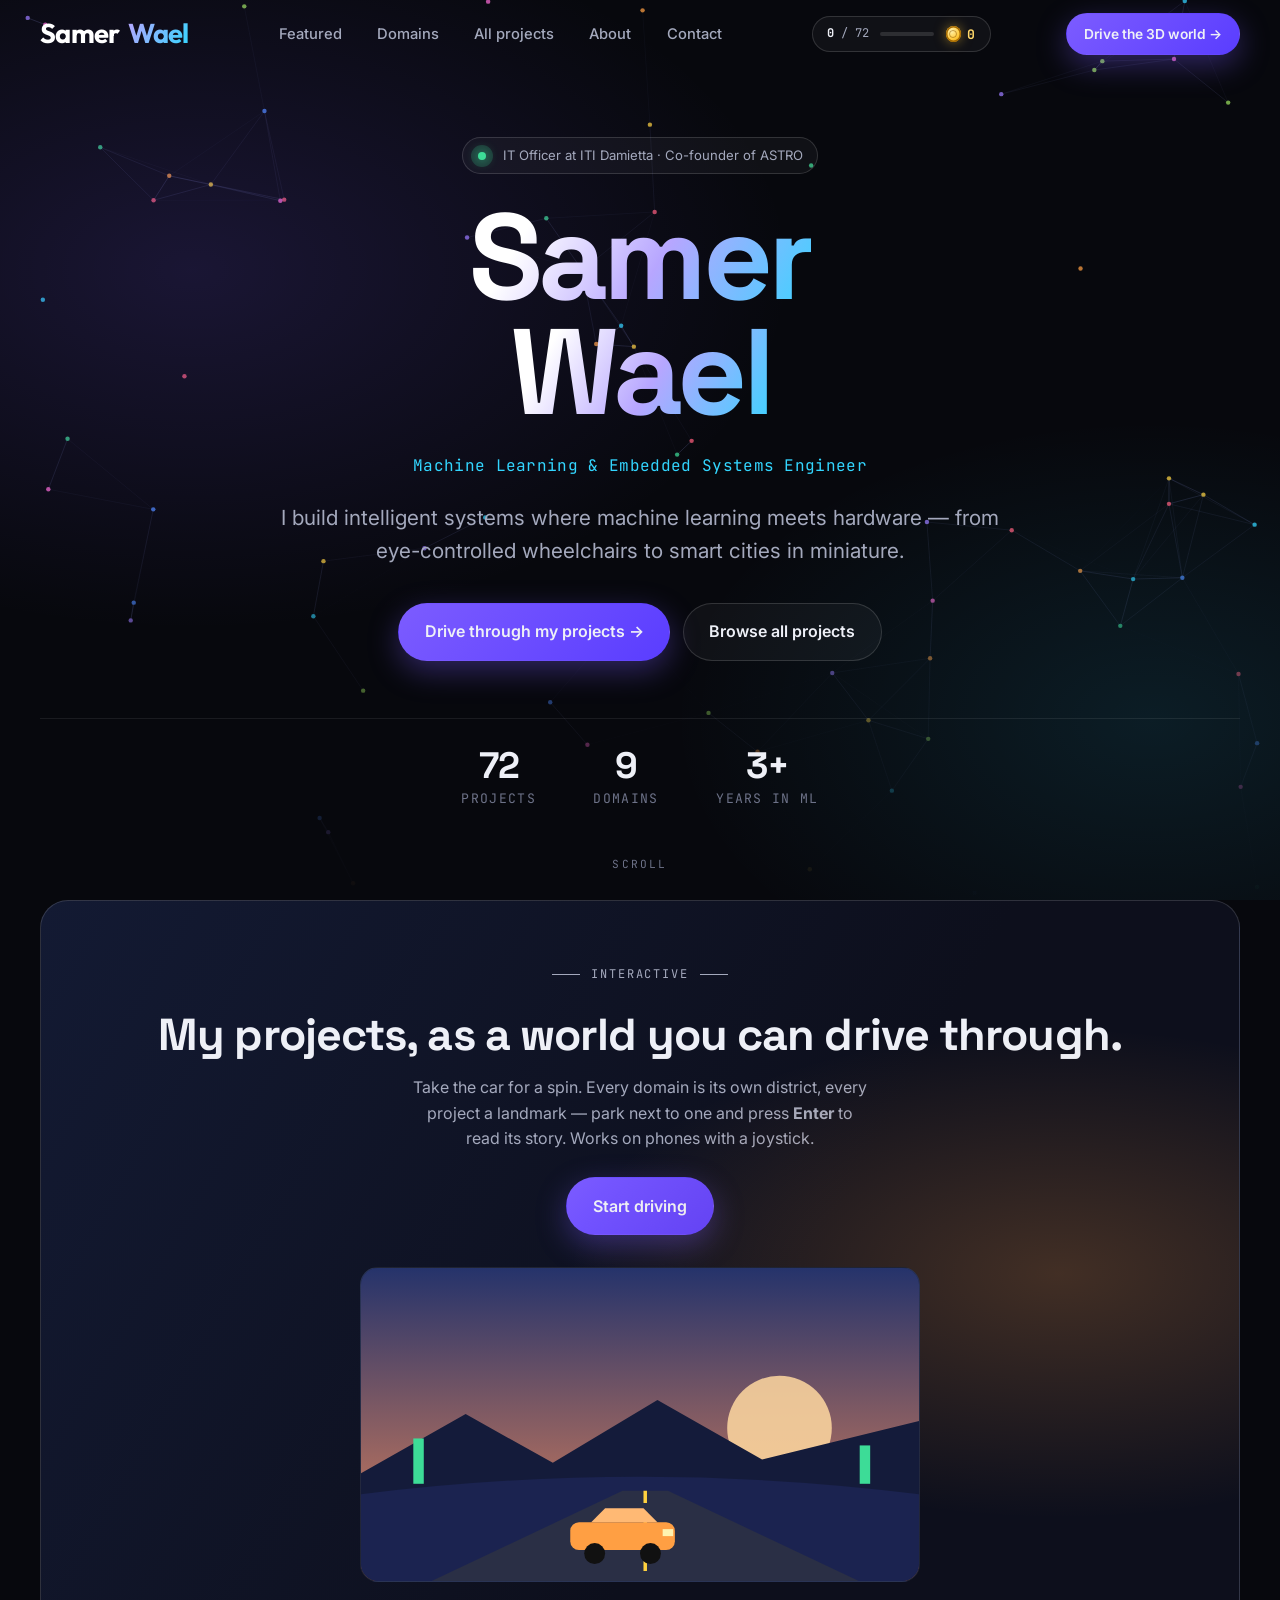
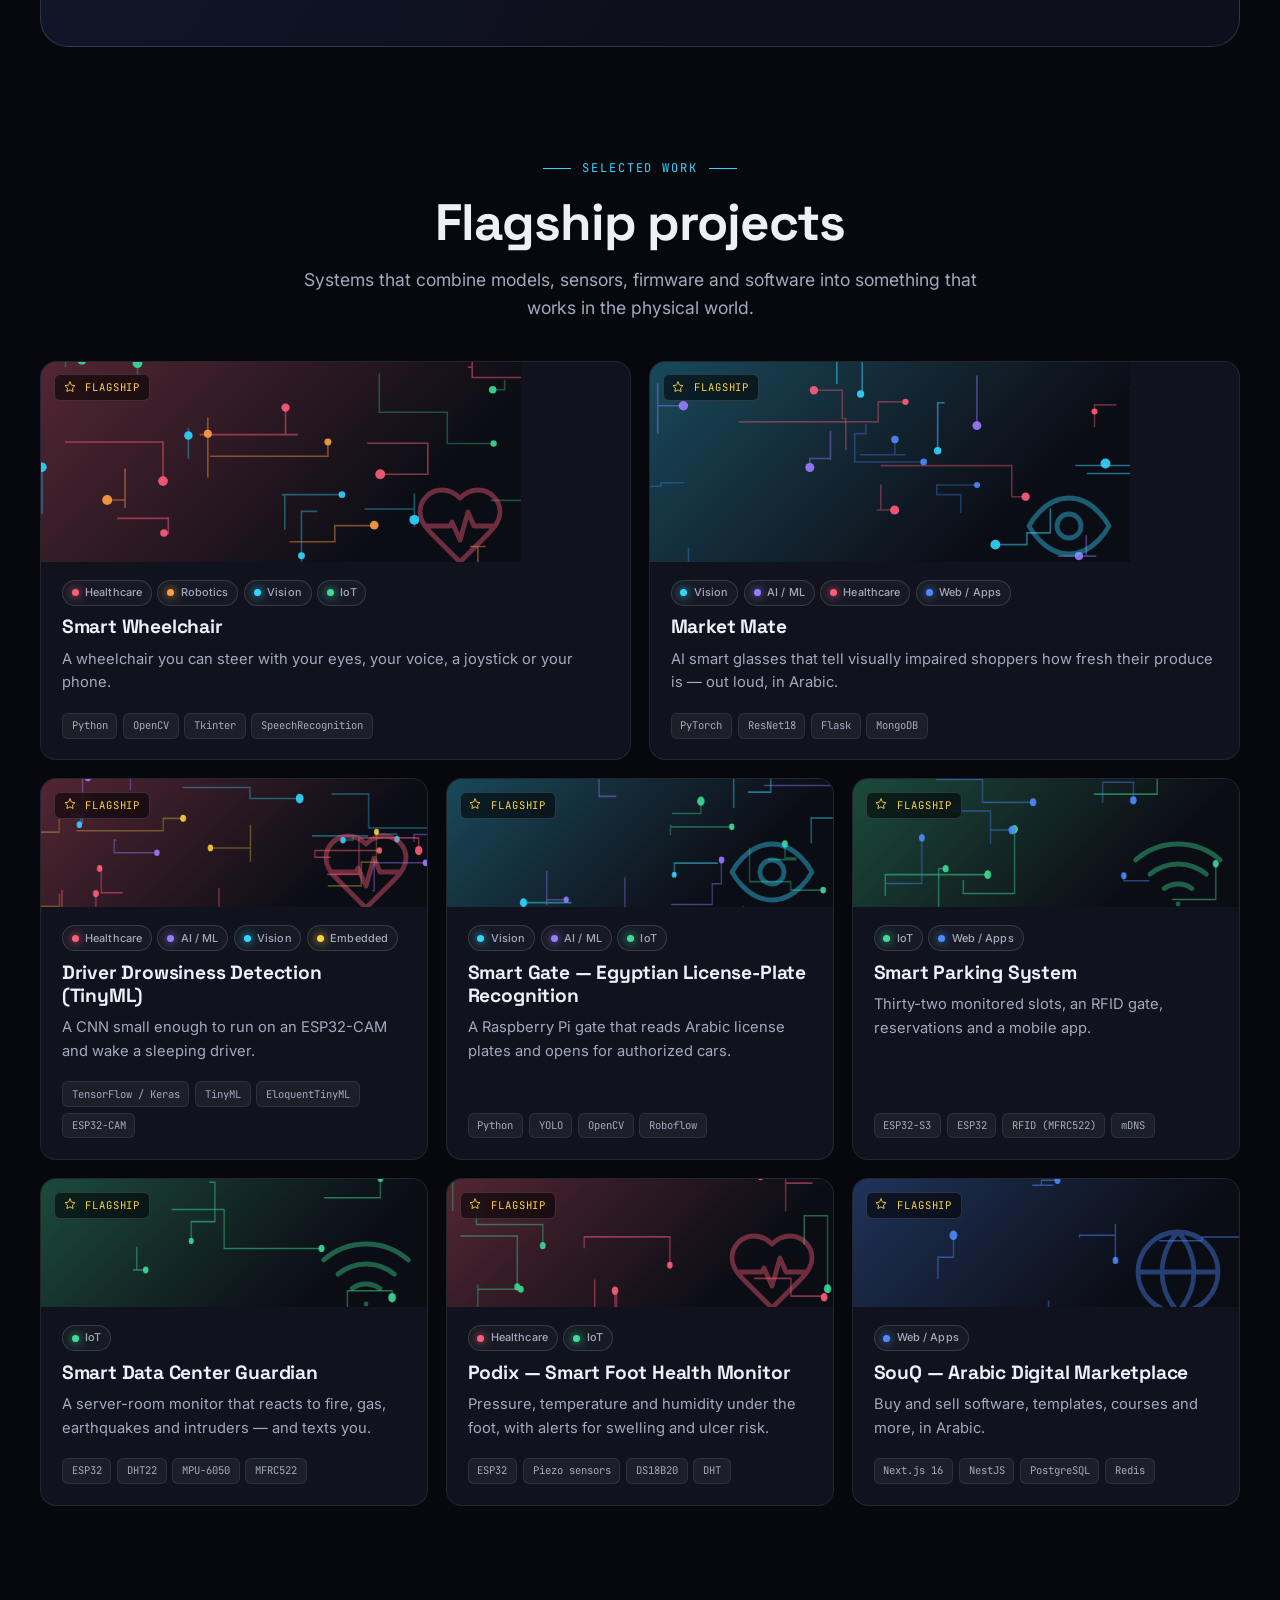
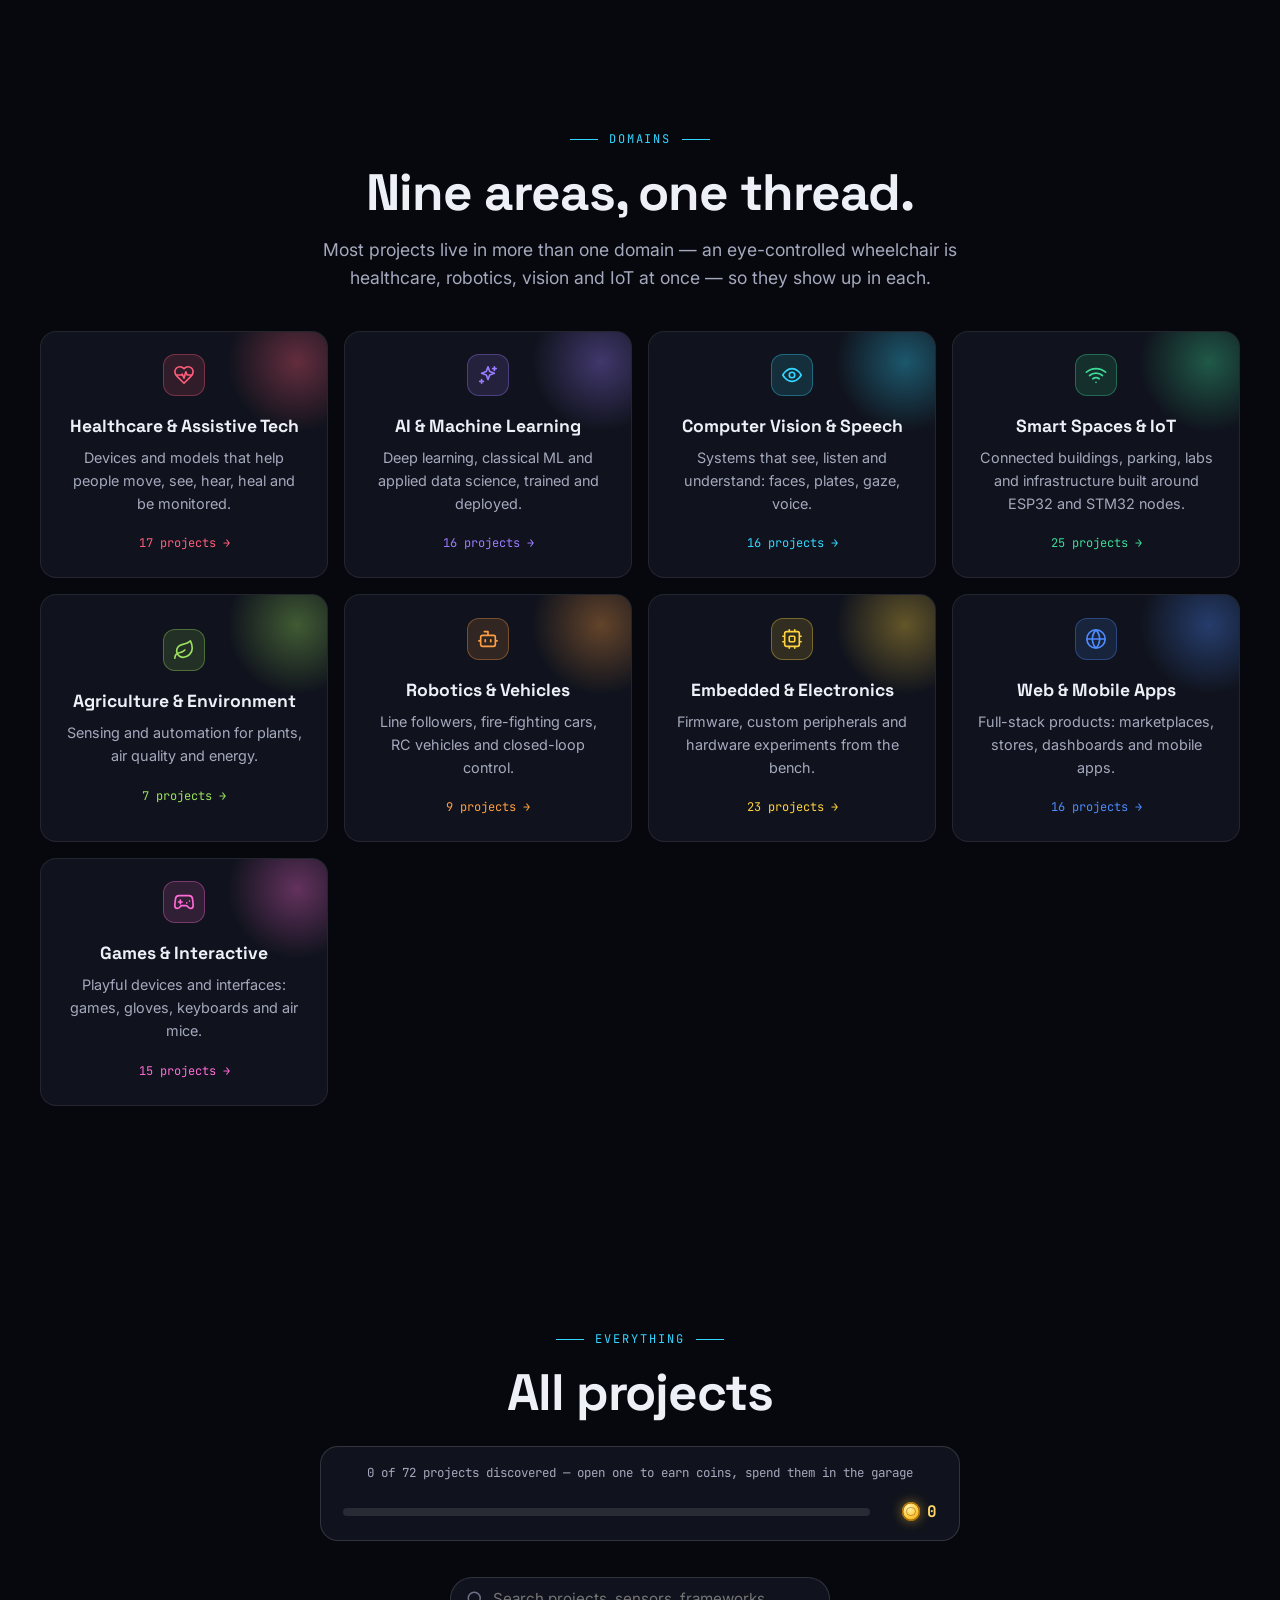
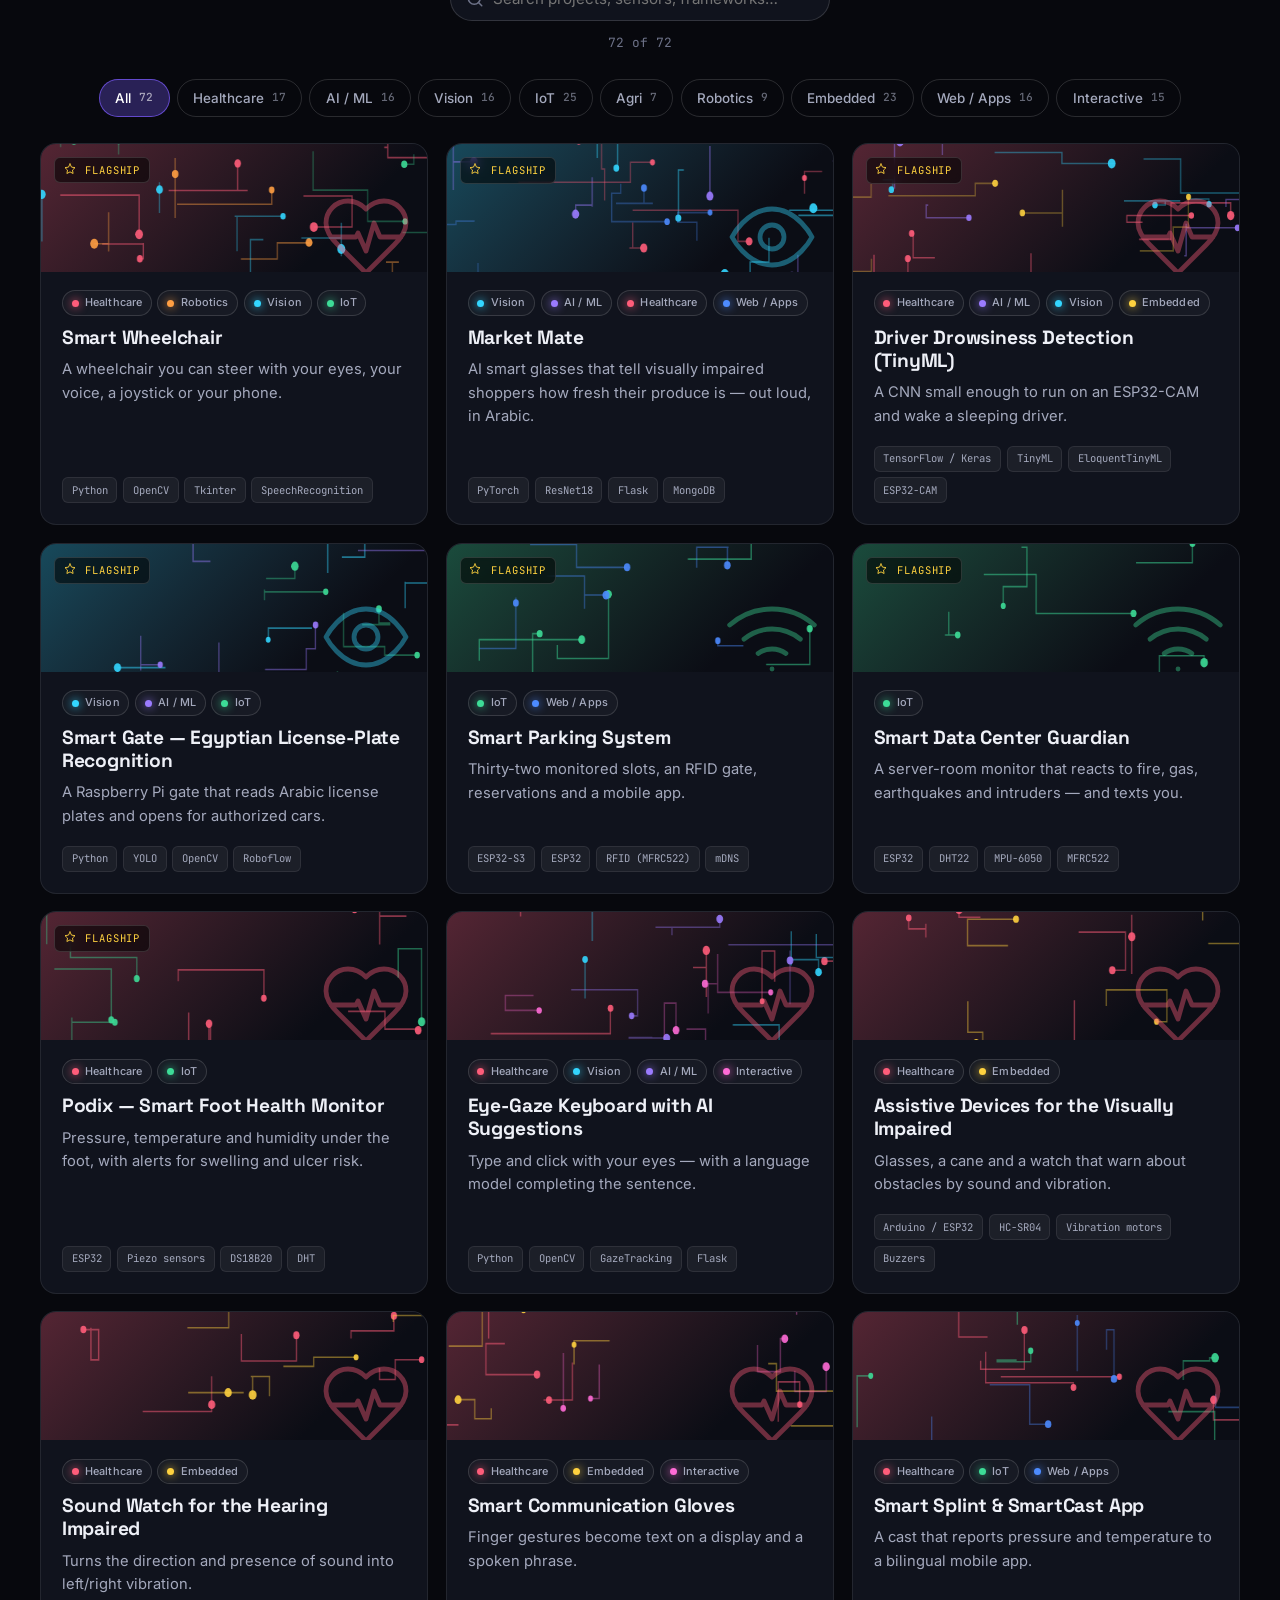
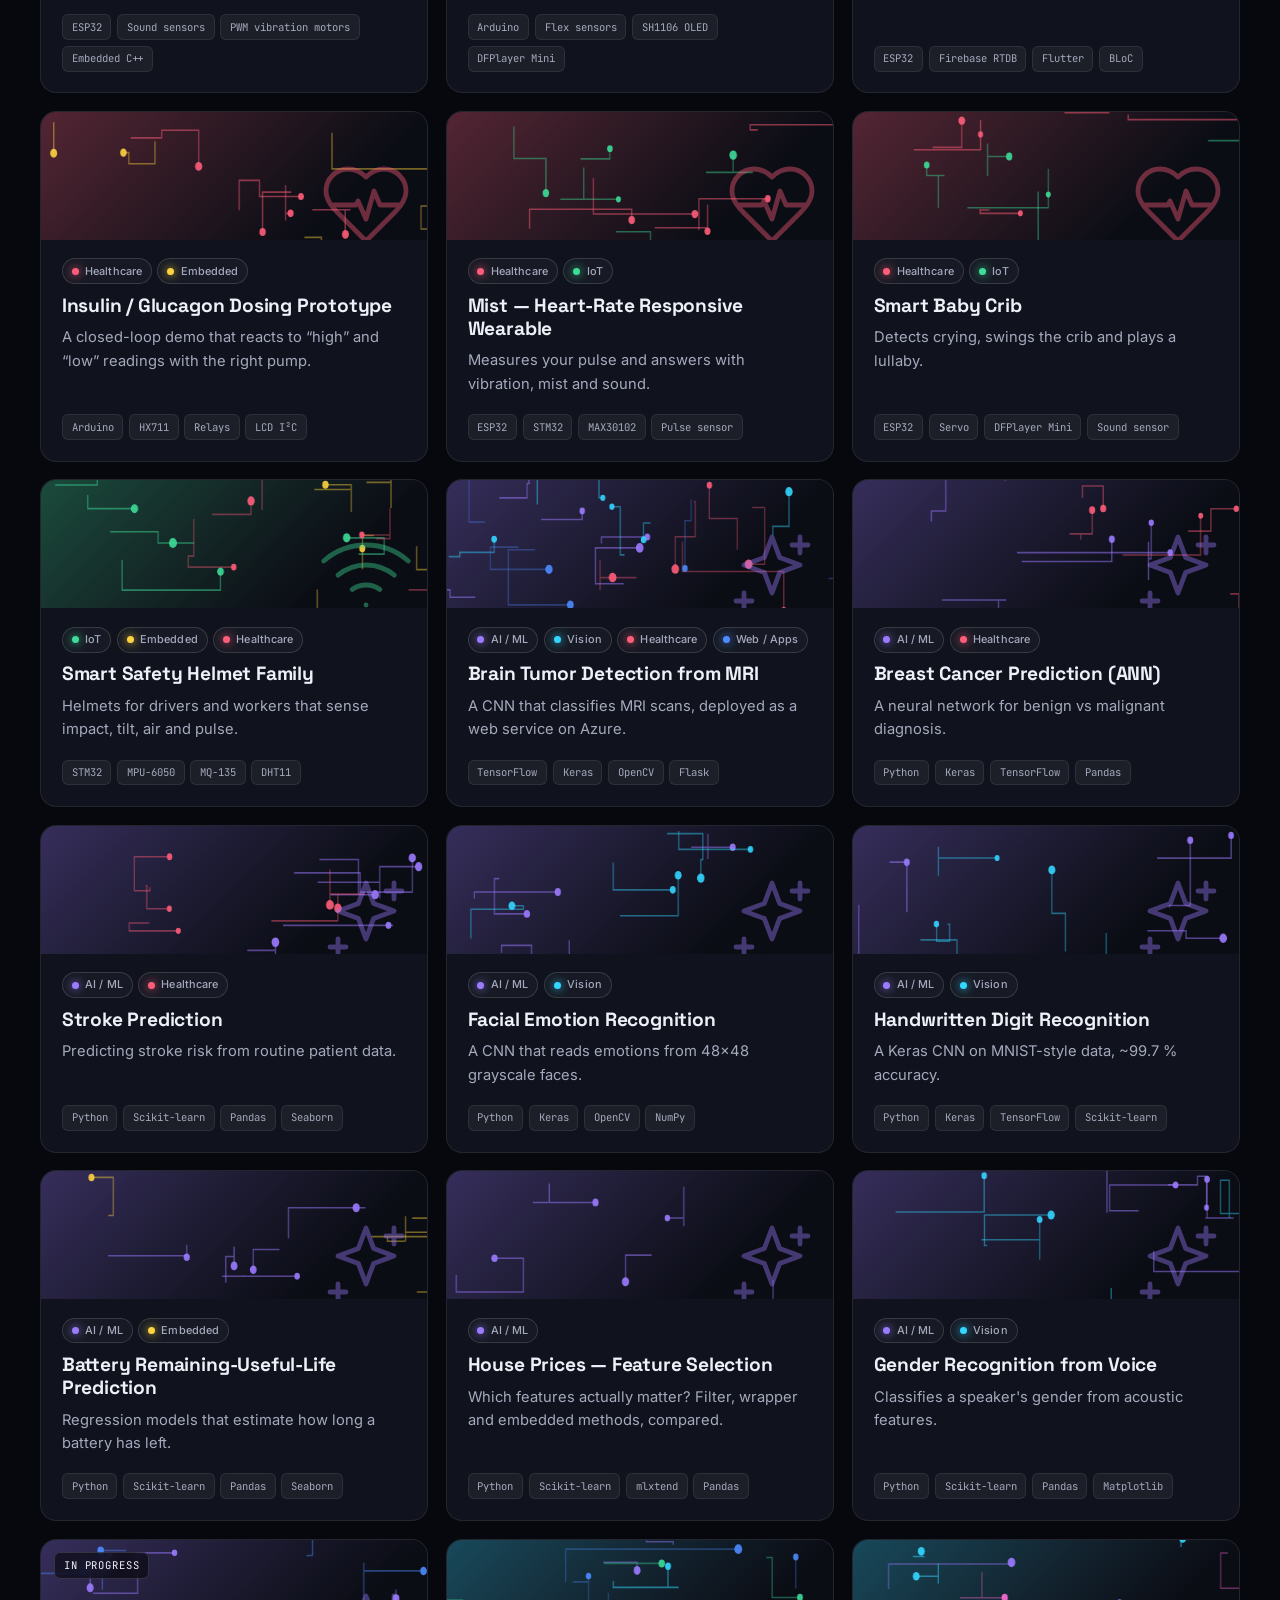
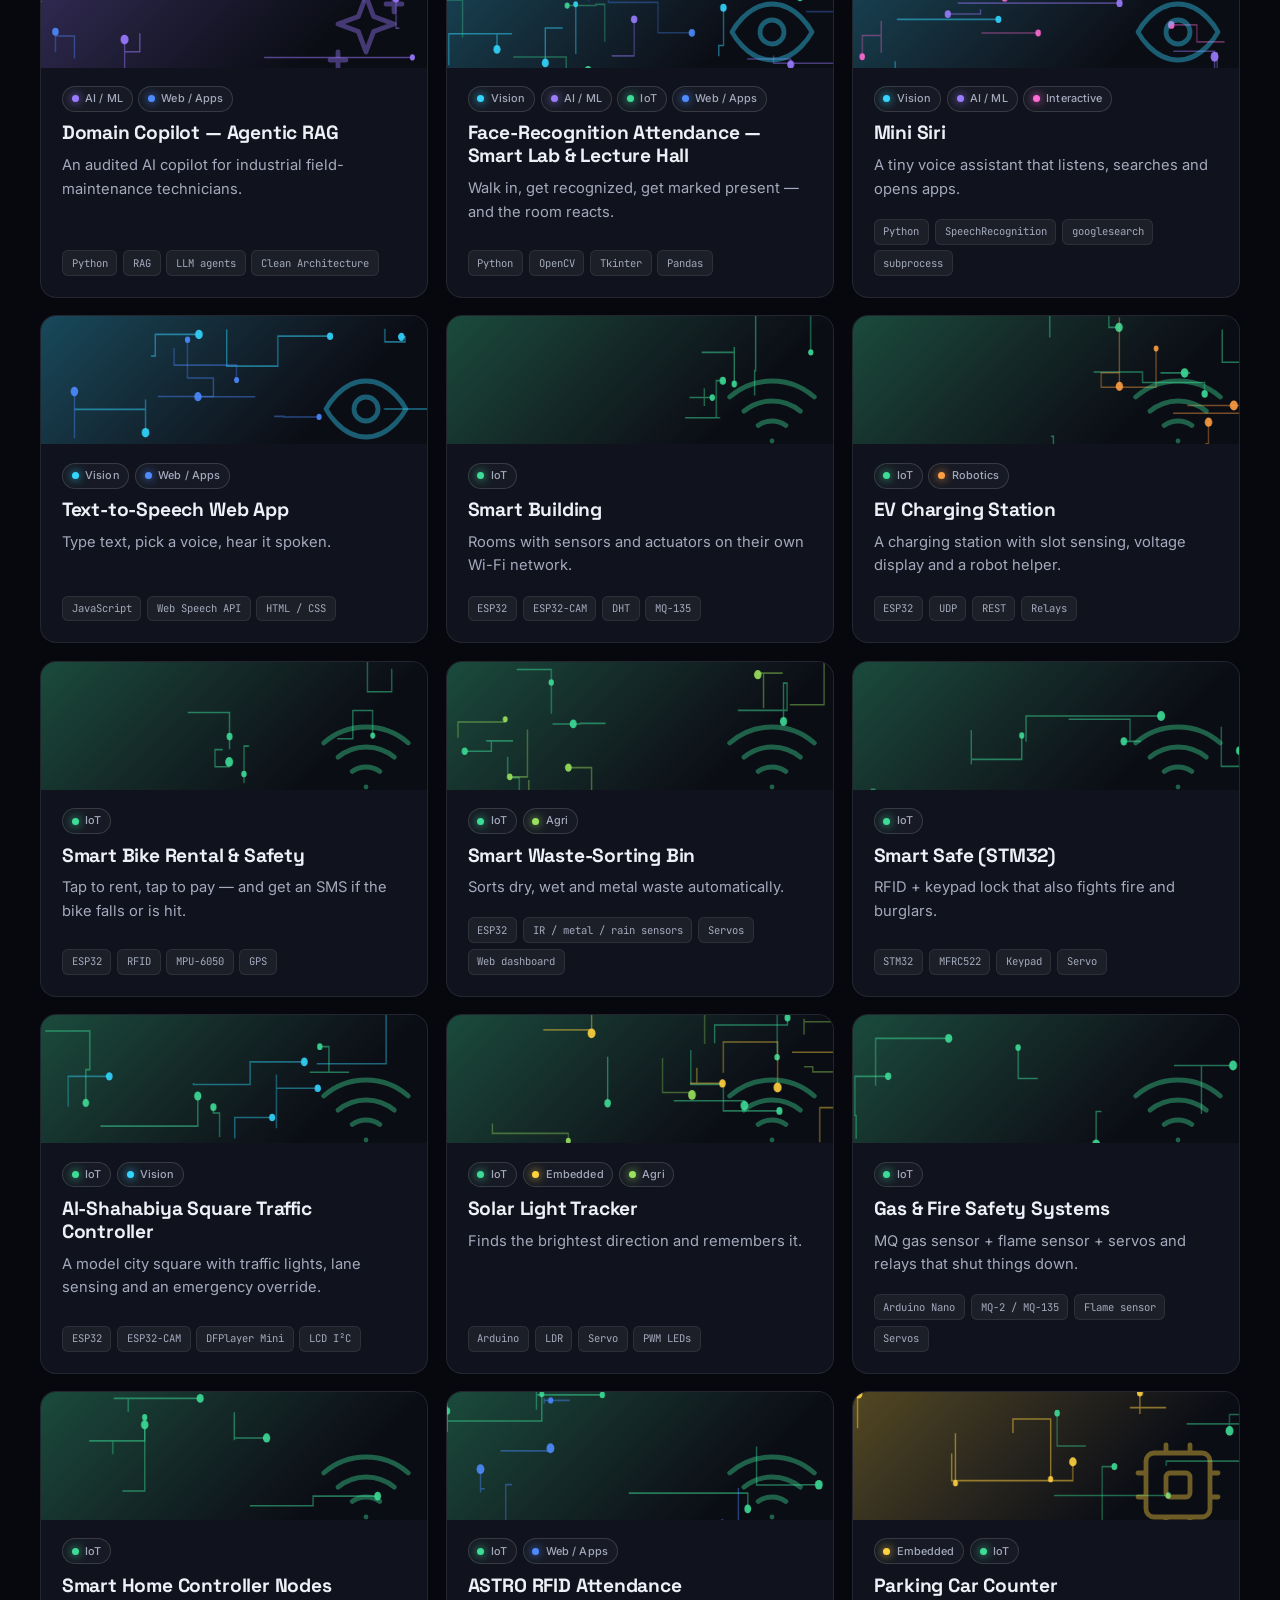
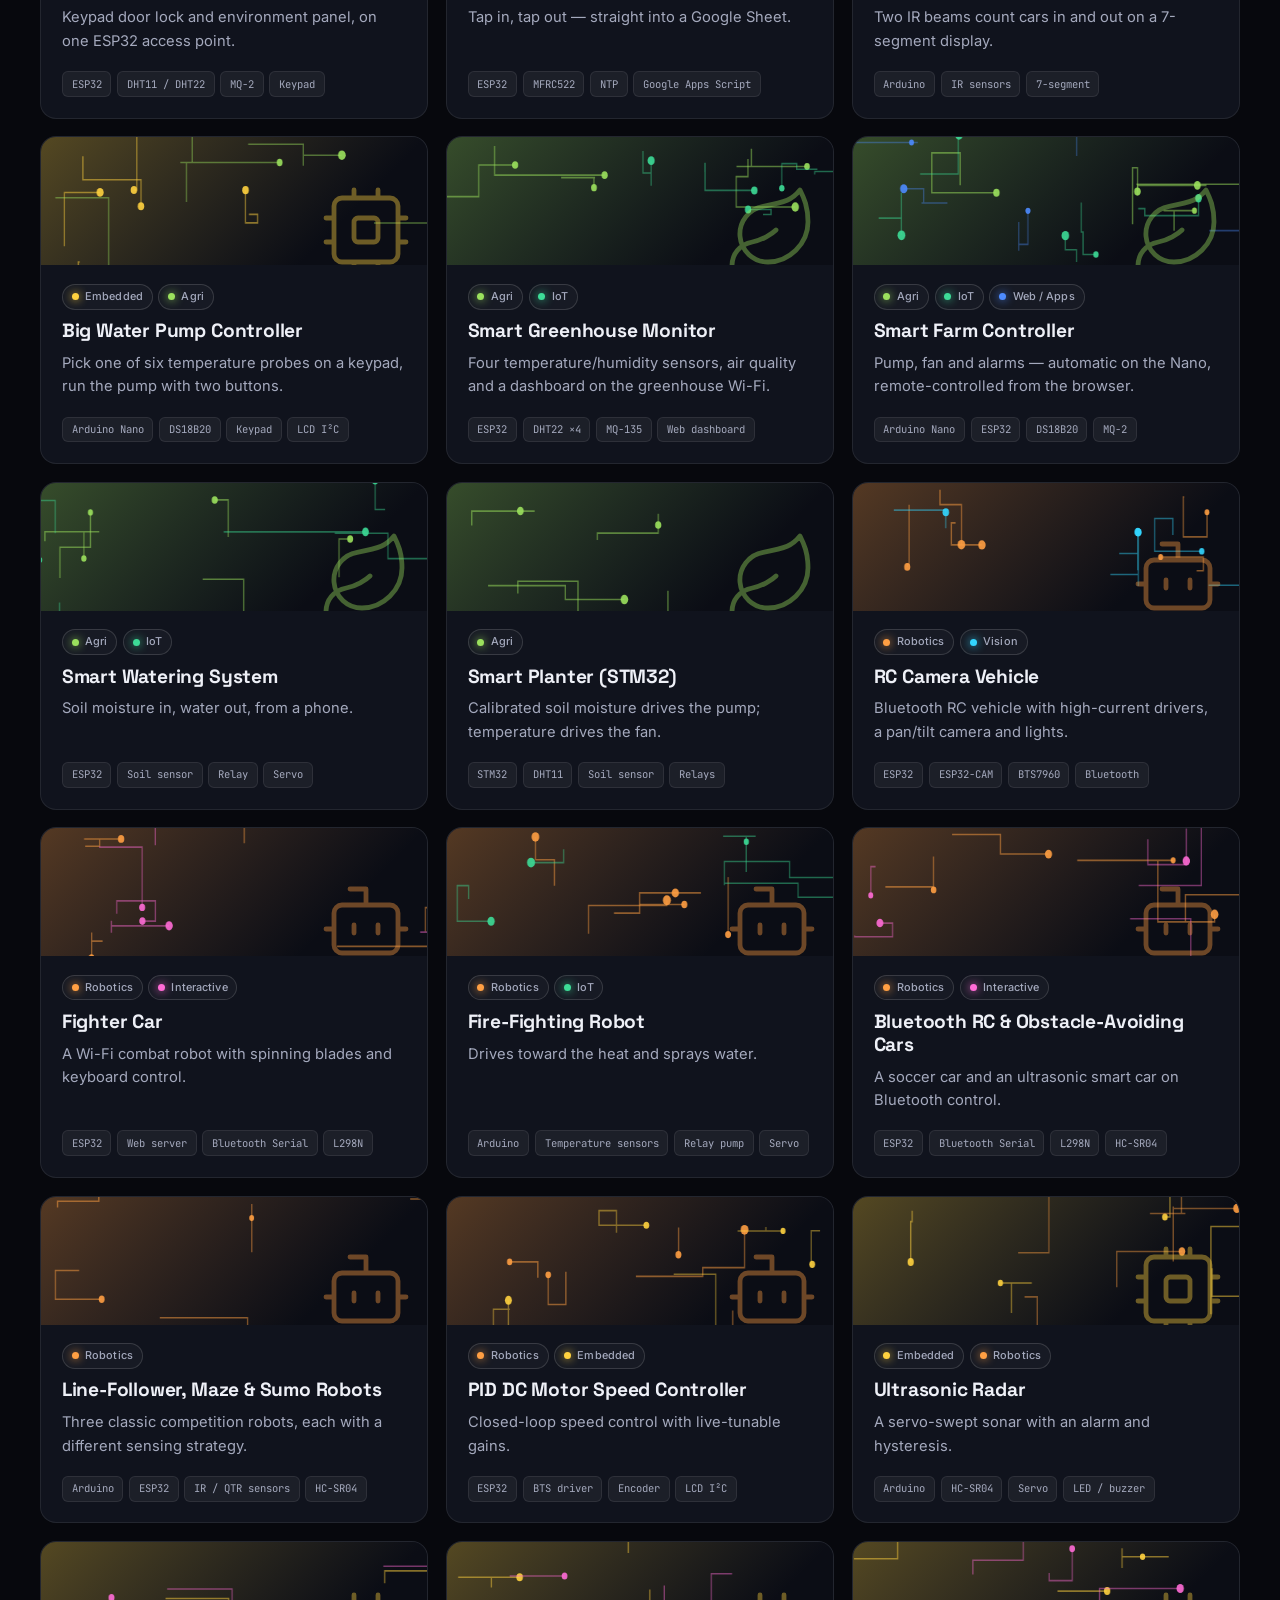
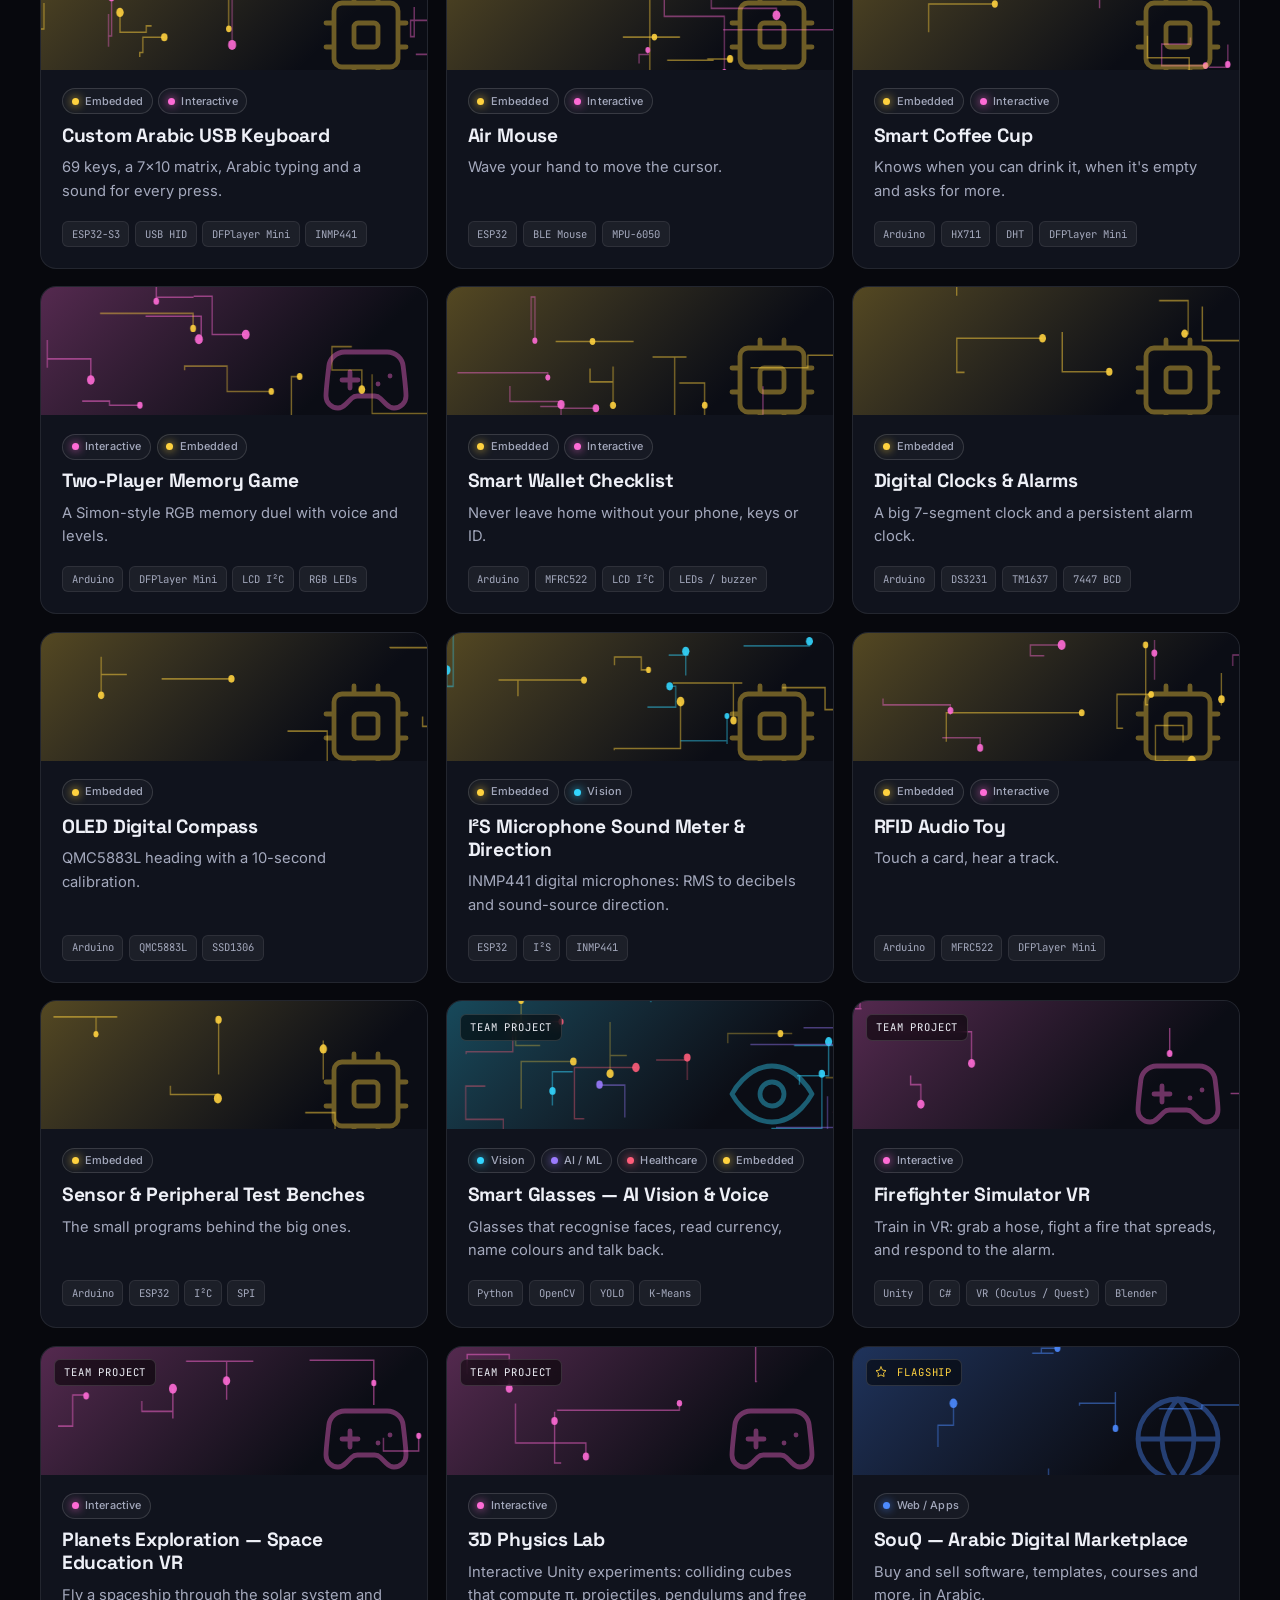
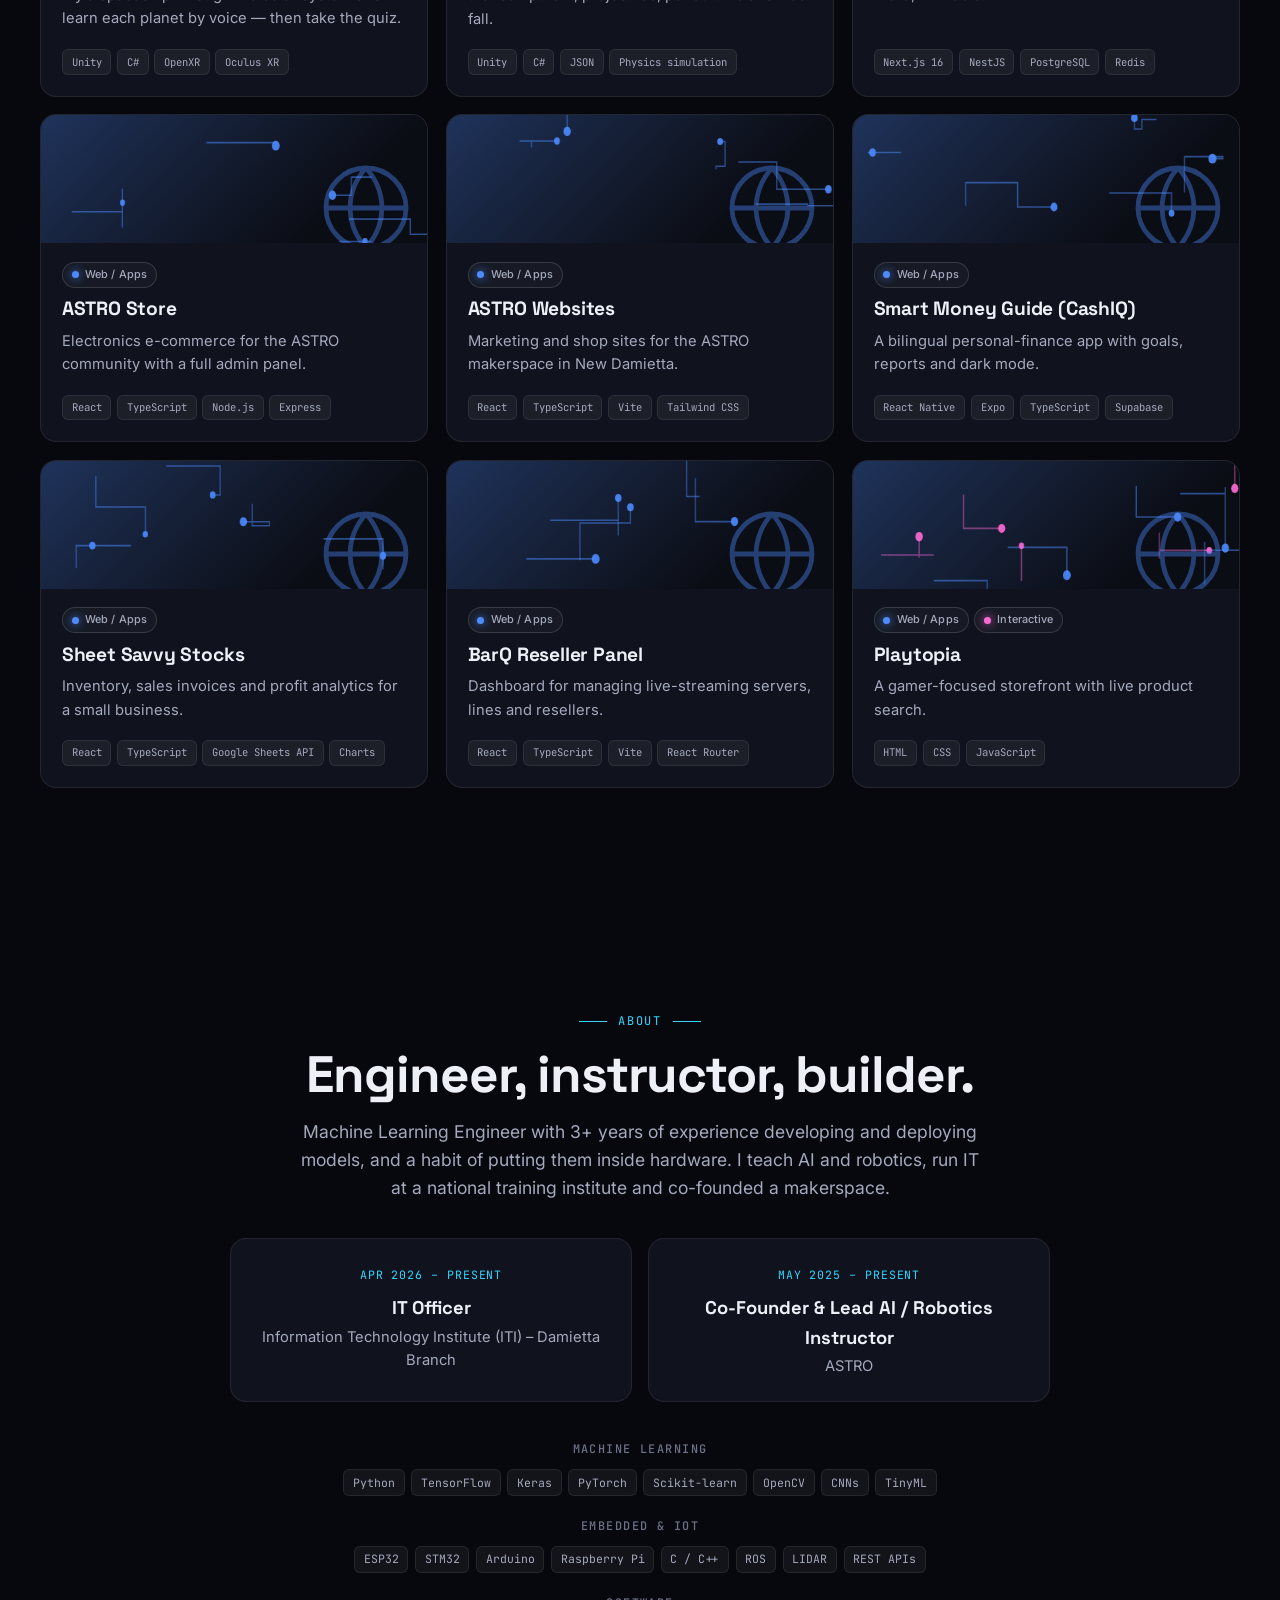
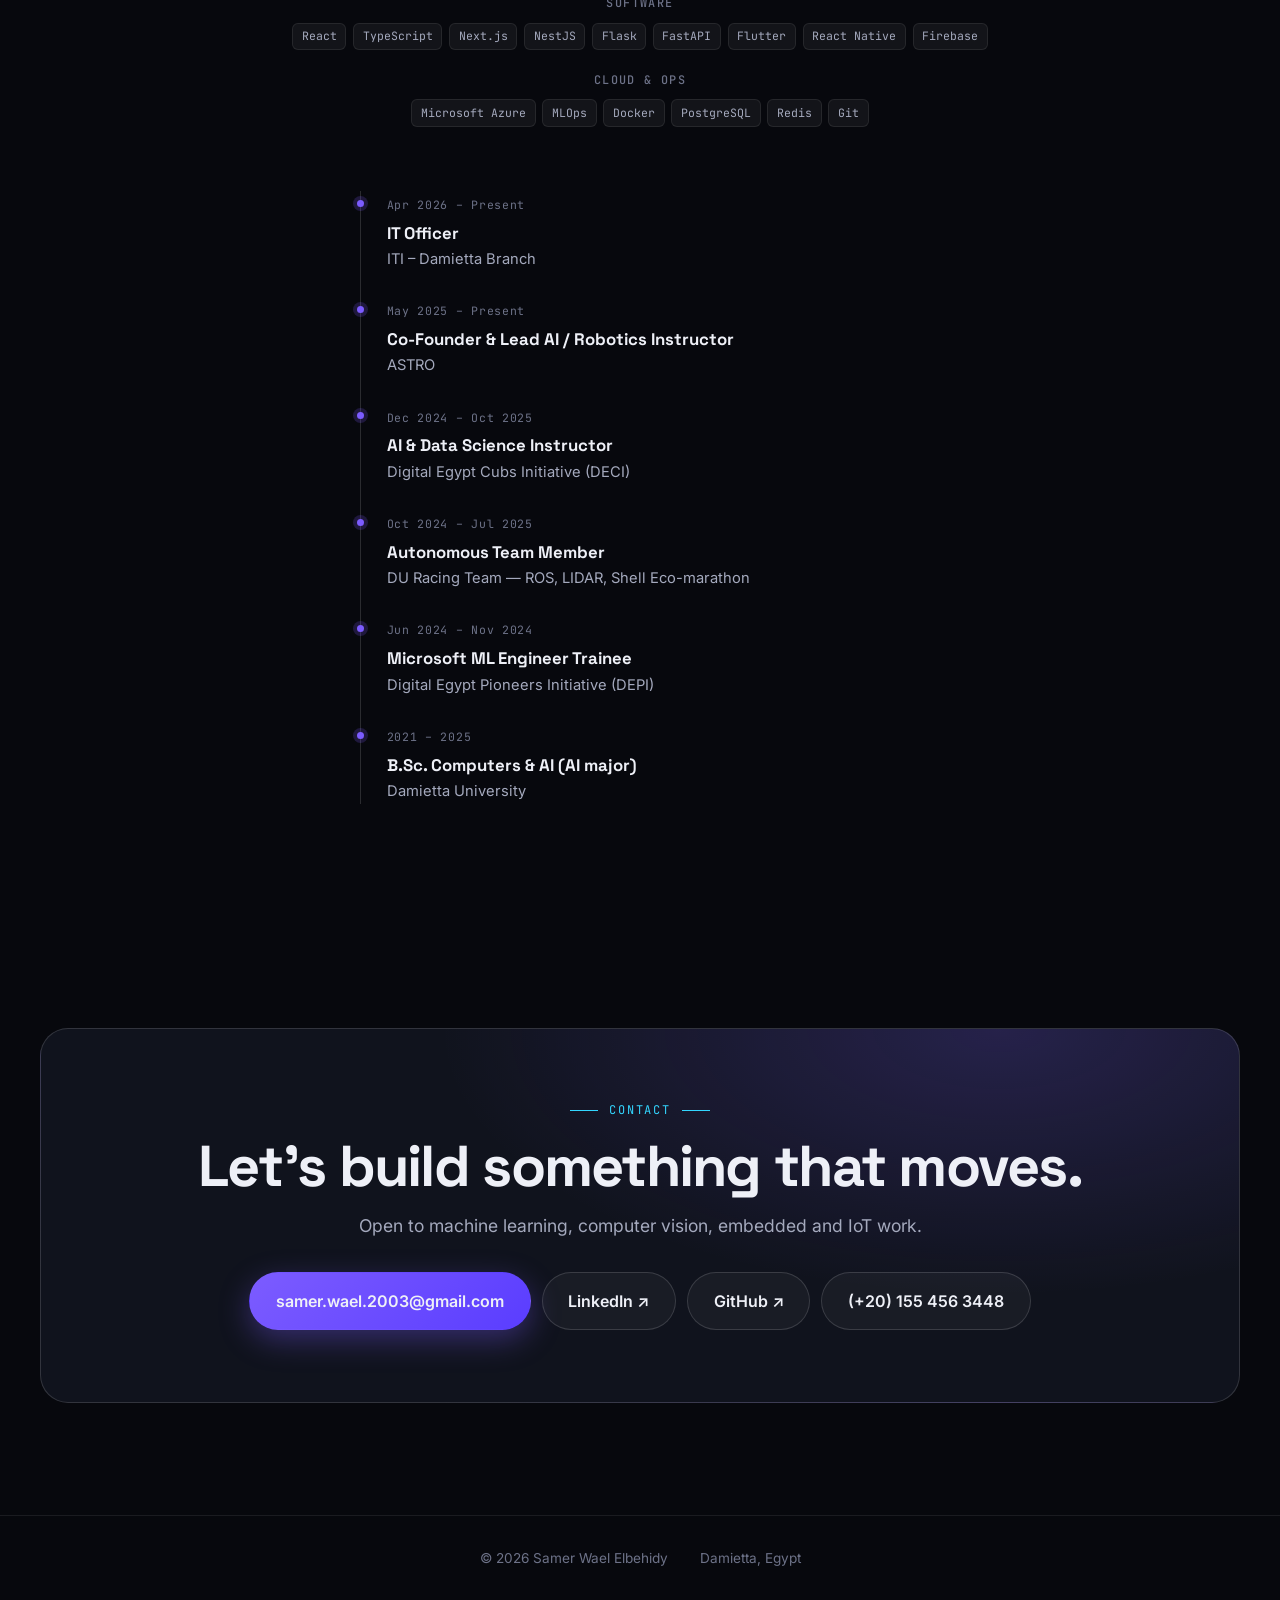
==== commit 0195f560: "Replace emoji and glyph symbols with an SVG icon set Co-Authored-By: Claude Sonnet 5.5 <noreply@anth" ====
--- a/index.html
+++ b/index.html
@@ -139,6 +139,7 @@
 
   <footer><div class="wrap"><span>© <span id="yr"></span> Samer Wael Elbehidy</span><span>Damietta, Egypt</span></div></footer>
 
+  <script src="js/icons.js"></script>
   <script src="js/data.js"></script>
   <script src="js/progress.js"></script>
   <script src="js/ui.js"></script>
--- a/css/site.css
+++ b/css/site.css
@@ -97,7 +97,7 @@
 .search { position: relative; flex: 1 1 260px; max-width: 380px; }
 .search input { width: 100%; height: 44px; border-radius: 999px; border: 1px solid var(--line-2); background: var(--surface); color: var(--text); padding: 0 1rem 0 2.6rem; font: inherit; font-size: 0.95rem; transition: border-color 0.2s, box-shadow 0.2s; }
 .search input:focus { outline: none; border-color: var(--accent); box-shadow: 0 0 0 4px rgba(124, 92, 255, 0.18); }
-.search::before { content: '⌕'; position: absolute; left: 1rem; top: 50%; transform: translateY(-52%); color: var(--text-3); font-size: 1.15rem; }
+.search::before { content: ''; position: absolute; left: 1rem; top: 50%; width: 18px; height: 18px; transform: translateY(-50%); background: var(--text-3); -webkit-mask: url("data:image/svg+xml,%3Csvg xmlns='http://www.w3.org/2000/svg' viewBox='0 0 24 24' fill='none' stroke='black' stroke-width='2' stroke-linecap='round'%3E%3Ccircle cx='11' cy='11' r='8'/%3E%3Cpath d='m21 21-4.3-4.3'/%3E%3C/svg%3E") center / contain no-repeat; mask: url("data:image/svg+xml,%3Csvg xmlns='http://www.w3.org/2000/svg' viewBox='0 0 24 24' fill='none' stroke='black' stroke-width='2' stroke-linecap='round'%3E%3Ccircle cx='11' cy='11' r='8'/%3E%3Cpath d='m21 21-4.3-4.3'/%3E%3C/svg%3E") center / contain no-repeat; }
 .filters { display: flex; flex-wrap: wrap; gap: 0.45rem; }
 .filter { --c: var(--accent); padding: 0.45rem 0.95rem; border-radius: 999px; border: 1px solid var(--line-2); background: transparent; font-size: 0.84rem; font-weight: 500; color: var(--text-2); transition: all 0.2s; display: inline-flex; gap: 0.5rem; align-items: center; }
 .filter i { font-style: normal; font-family: var(--font-mono); font-size: 0.7rem; opacity: 0.6; }
@@ -167,7 +167,7 @@
 .w-coins { display: inline-flex; align-items: center; gap: 0.4rem; font-family: var(--font-mono); font-weight: 500; color: #ffd86b; }
 @media (max-width: 1040px) { .w-bar { display: none; } }
 @media (max-width: 620px) { .wallet .w-prog { display: none; } .nav .btn { display: none; } }
-.card.found::after { content: '✓'; position: absolute; top: 0.8rem; right: 0.8rem; z-index: 3; width: 26px; height: 26px; display: grid; place-items: center; border-radius: 50%; background: rgba(255, 210, 63, 0.16); border: 1px solid rgba(255, 210, 63, 0.6); color: #ffd86b; font-size: 0.8rem; font-weight: 700; }
+.card.found::after { content: ''; position: absolute; top: 0.8rem; right: 0.8rem; z-index: 3; width: 26px; height: 26px; border-radius: 50%; background: rgba(255, 210, 63, 0.16) url("data:image/svg+xml,%3Csvg xmlns='http://www.w3.org/2000/svg' viewBox='0 0 24 24' fill='none' stroke='%23ffd86b' stroke-width='3' stroke-linecap='round' stroke-linejoin='round'%3E%3Cpath d='M20 6 9 17l-5-5'/%3E%3C/svg%3E") center / 14px no-repeat; border: 1px solid rgba(255, 210, 63, 0.6); }
 .quest { display: flex; flex-wrap: wrap; gap: 1rem 2rem; align-items: center; justify-content: center; margin: 1.6rem auto 0; padding: 1rem 1.4rem; max-width: 640px; border-radius: 18px; border: 1px solid var(--line-2); background: var(--surface); }
 .quest .q-bar { flex: 1 1 200px; height: 8px; border-radius: 8px; background: rgba(255, 255, 255, 0.1); overflow: hidden; }
 .quest .q-bar i { display: block; height: 100%; width: 0; background: linear-gradient(90deg, var(--accent), var(--accent-2), var(--gold)); transition: width 0.6s var(--ease); }
@@ -180,3 +180,11 @@
 .logo span { color: #fff; }
 .logo .l2 { background: linear-gradient(120deg, #b7a6ff, var(--accent-2)); -webkit-background-clip: text; background-clip: text; color: transparent; }
 .logo:hover .l2 { filter: brightness(1.25); }
+
+/* Icons */
+.ic-svg { display: inline-block; flex: none; vertical-align: -0.16em; }
+.badge .ic-svg { vertical-align: -0.12em; margin-inline-end: 0.15rem; }
+.domain .ic .ic-svg { vertical-align: middle; }
+.thumb .glyph { display: block; right: 0.8rem; bottom: -0.8rem; line-height: 0; }
+.thumb .glyph .ic-svg { vertical-align: bottom; stroke-width: 1.2; }
+.pm-close .ic-svg { vertical-align: middle; }
